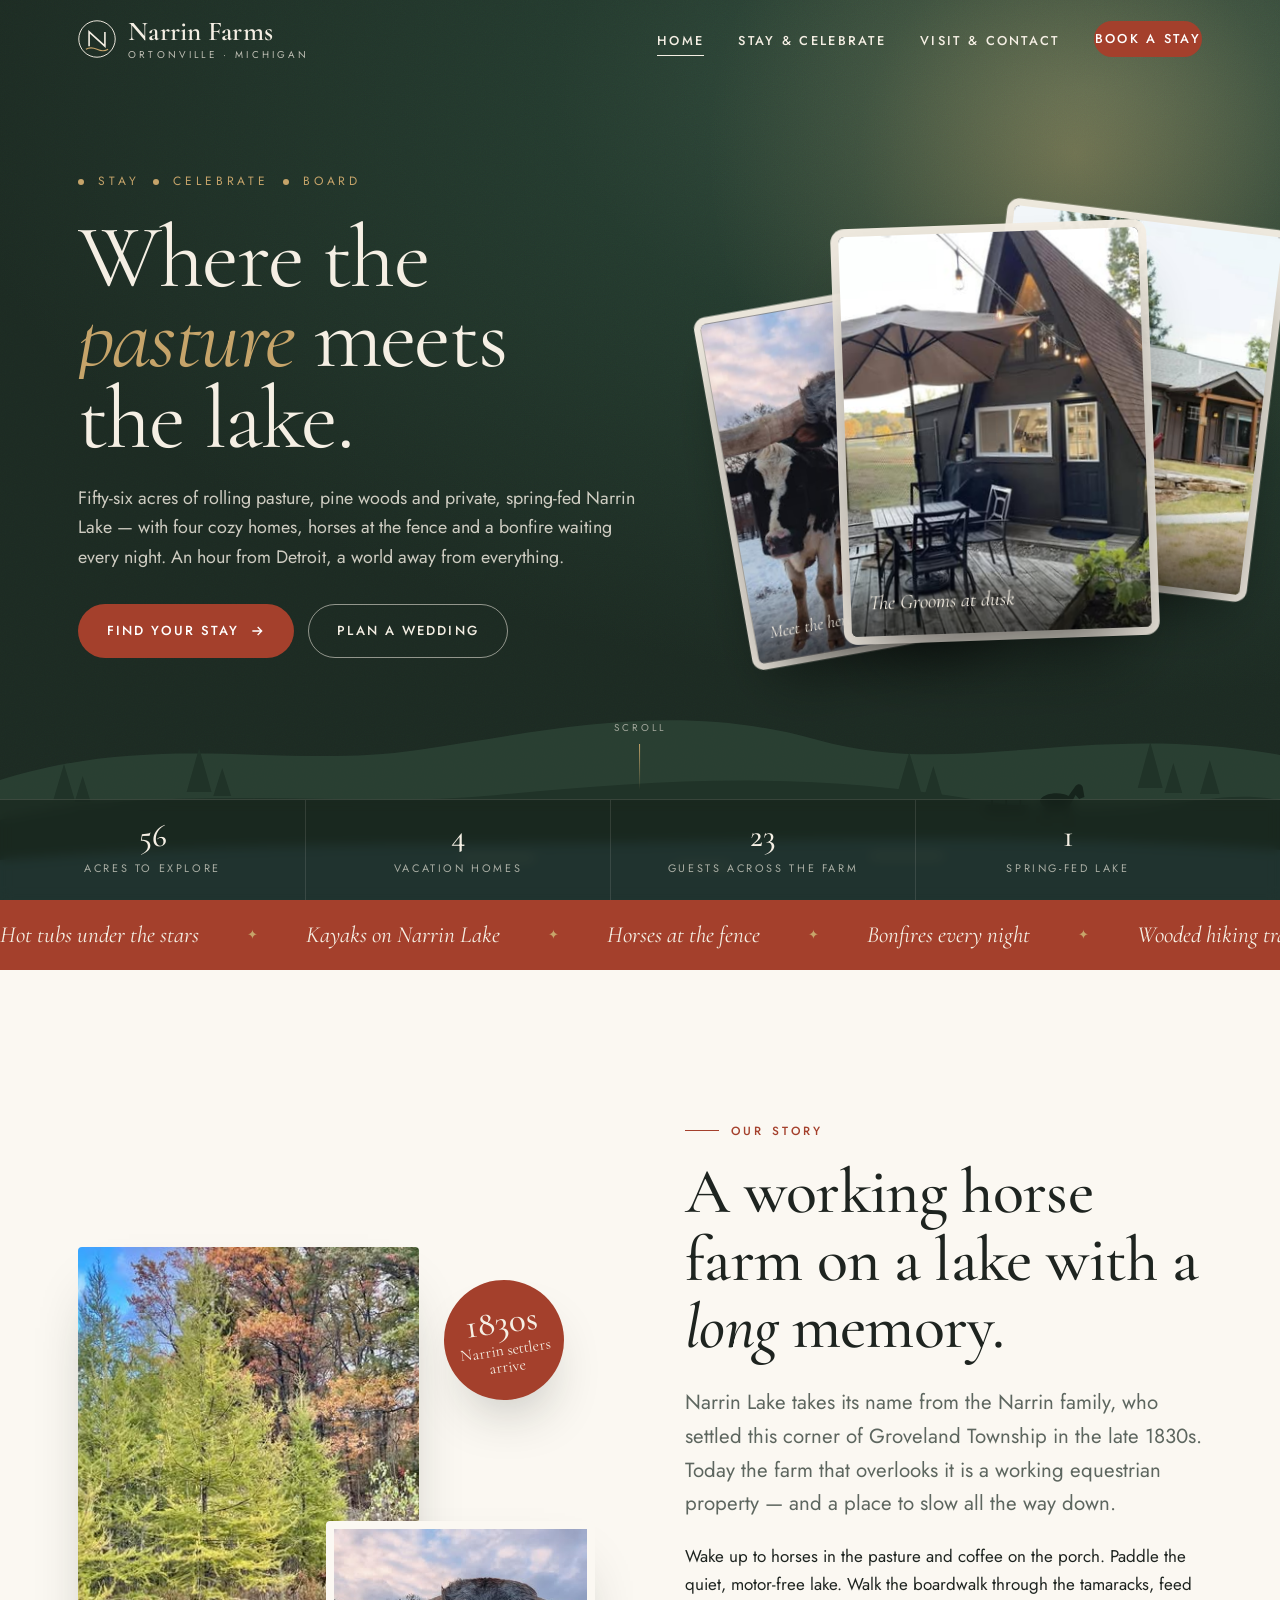
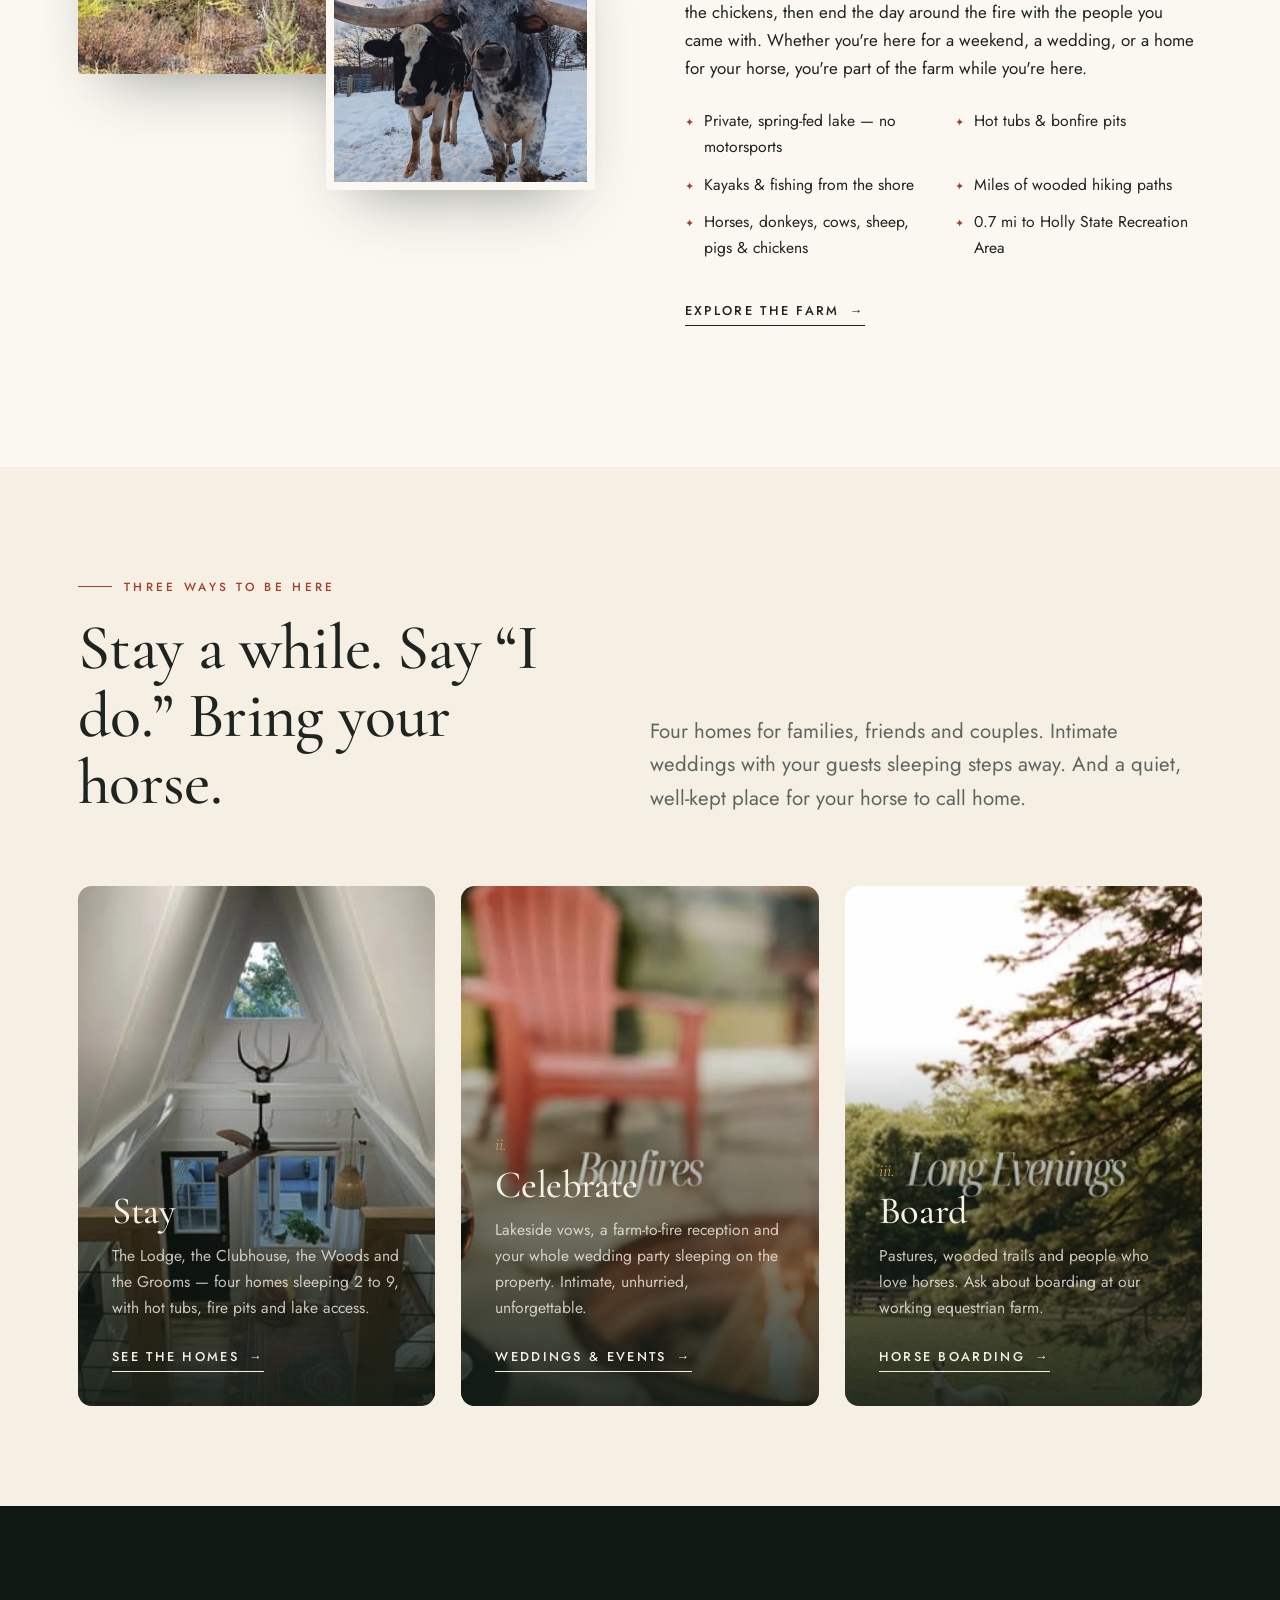
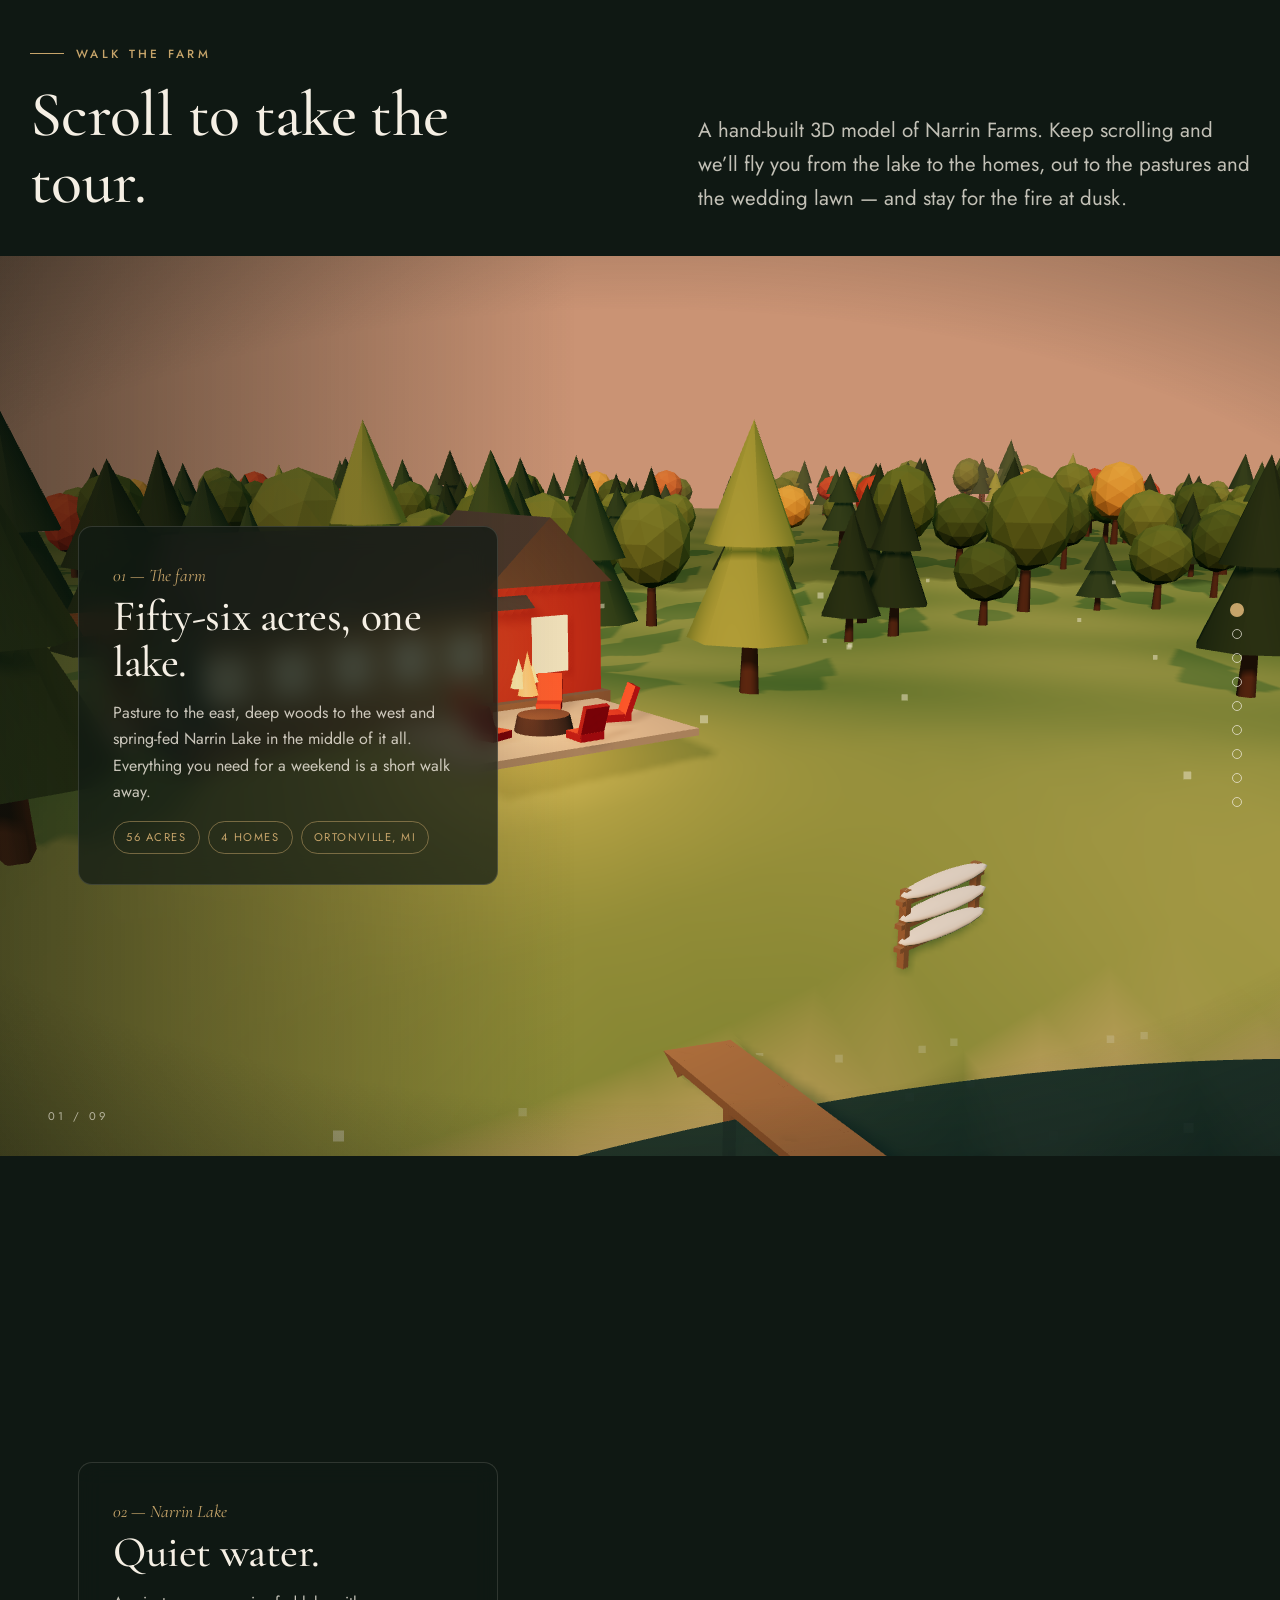
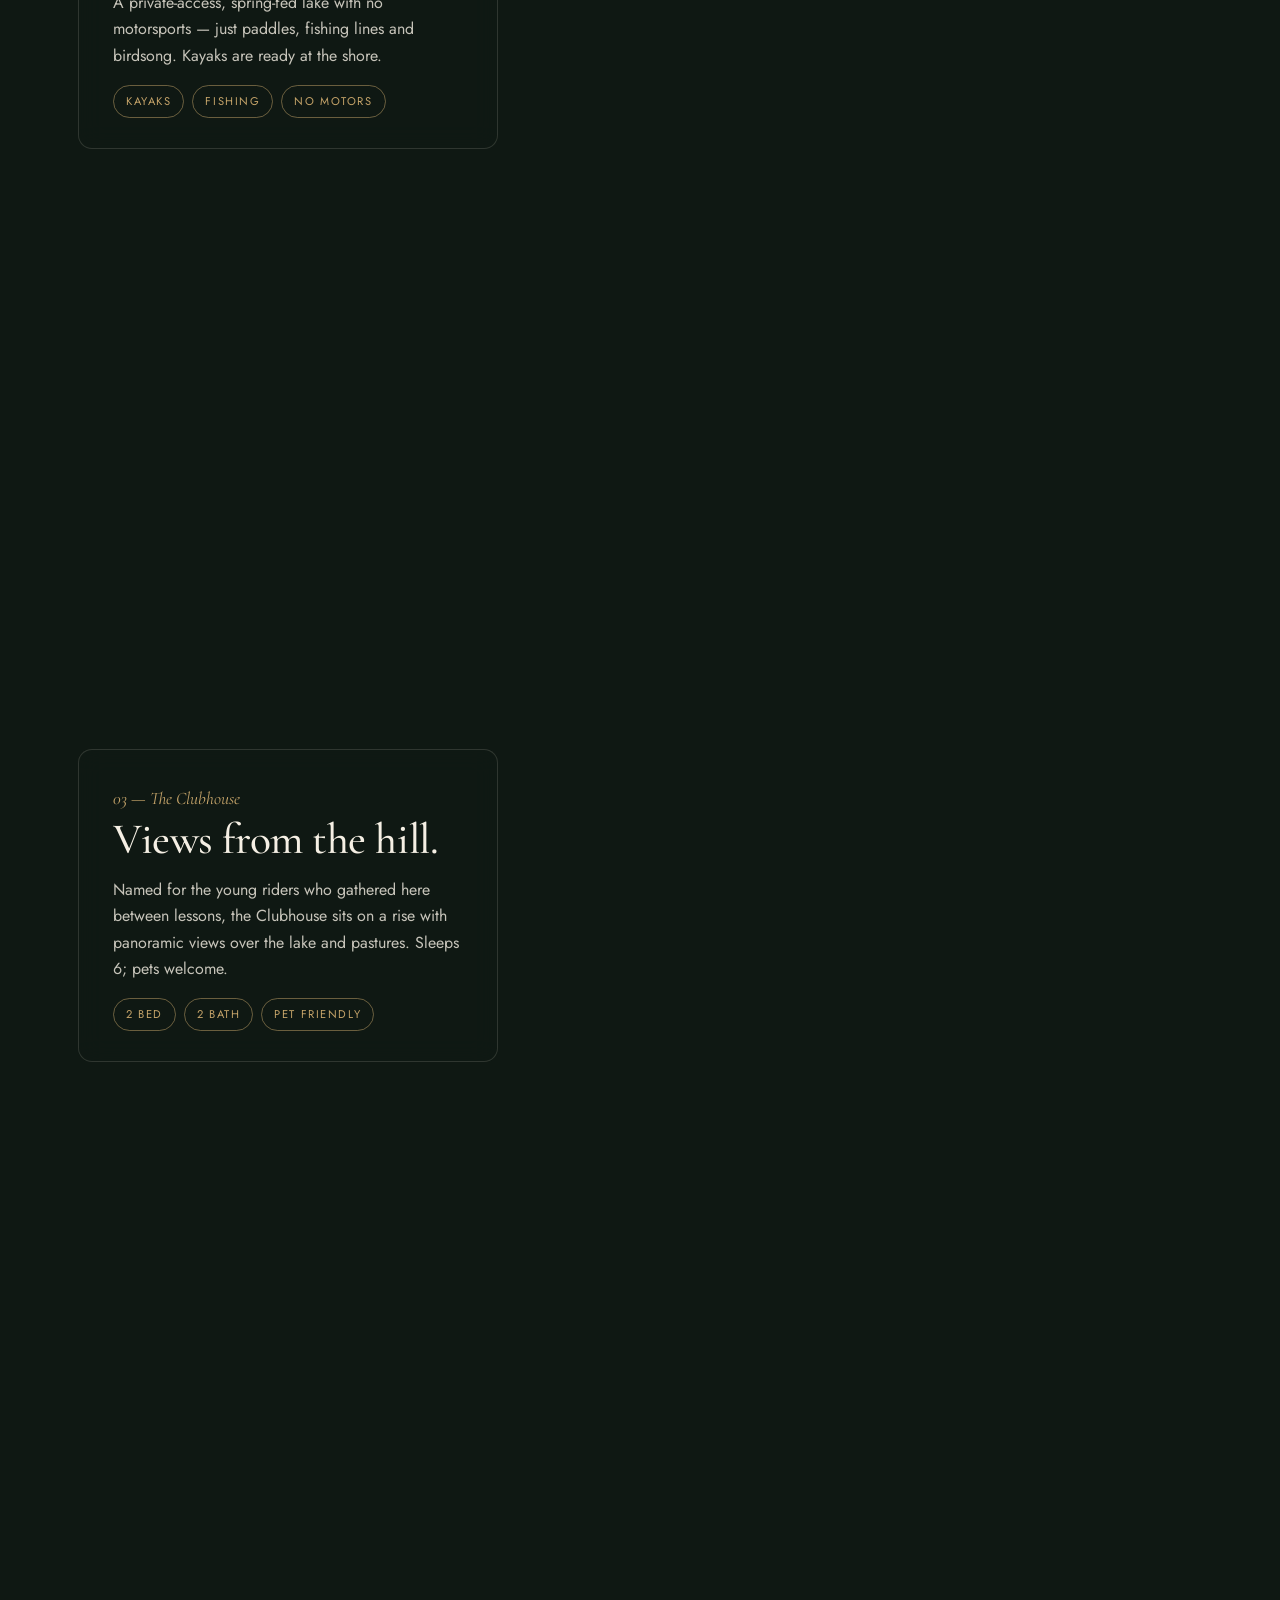
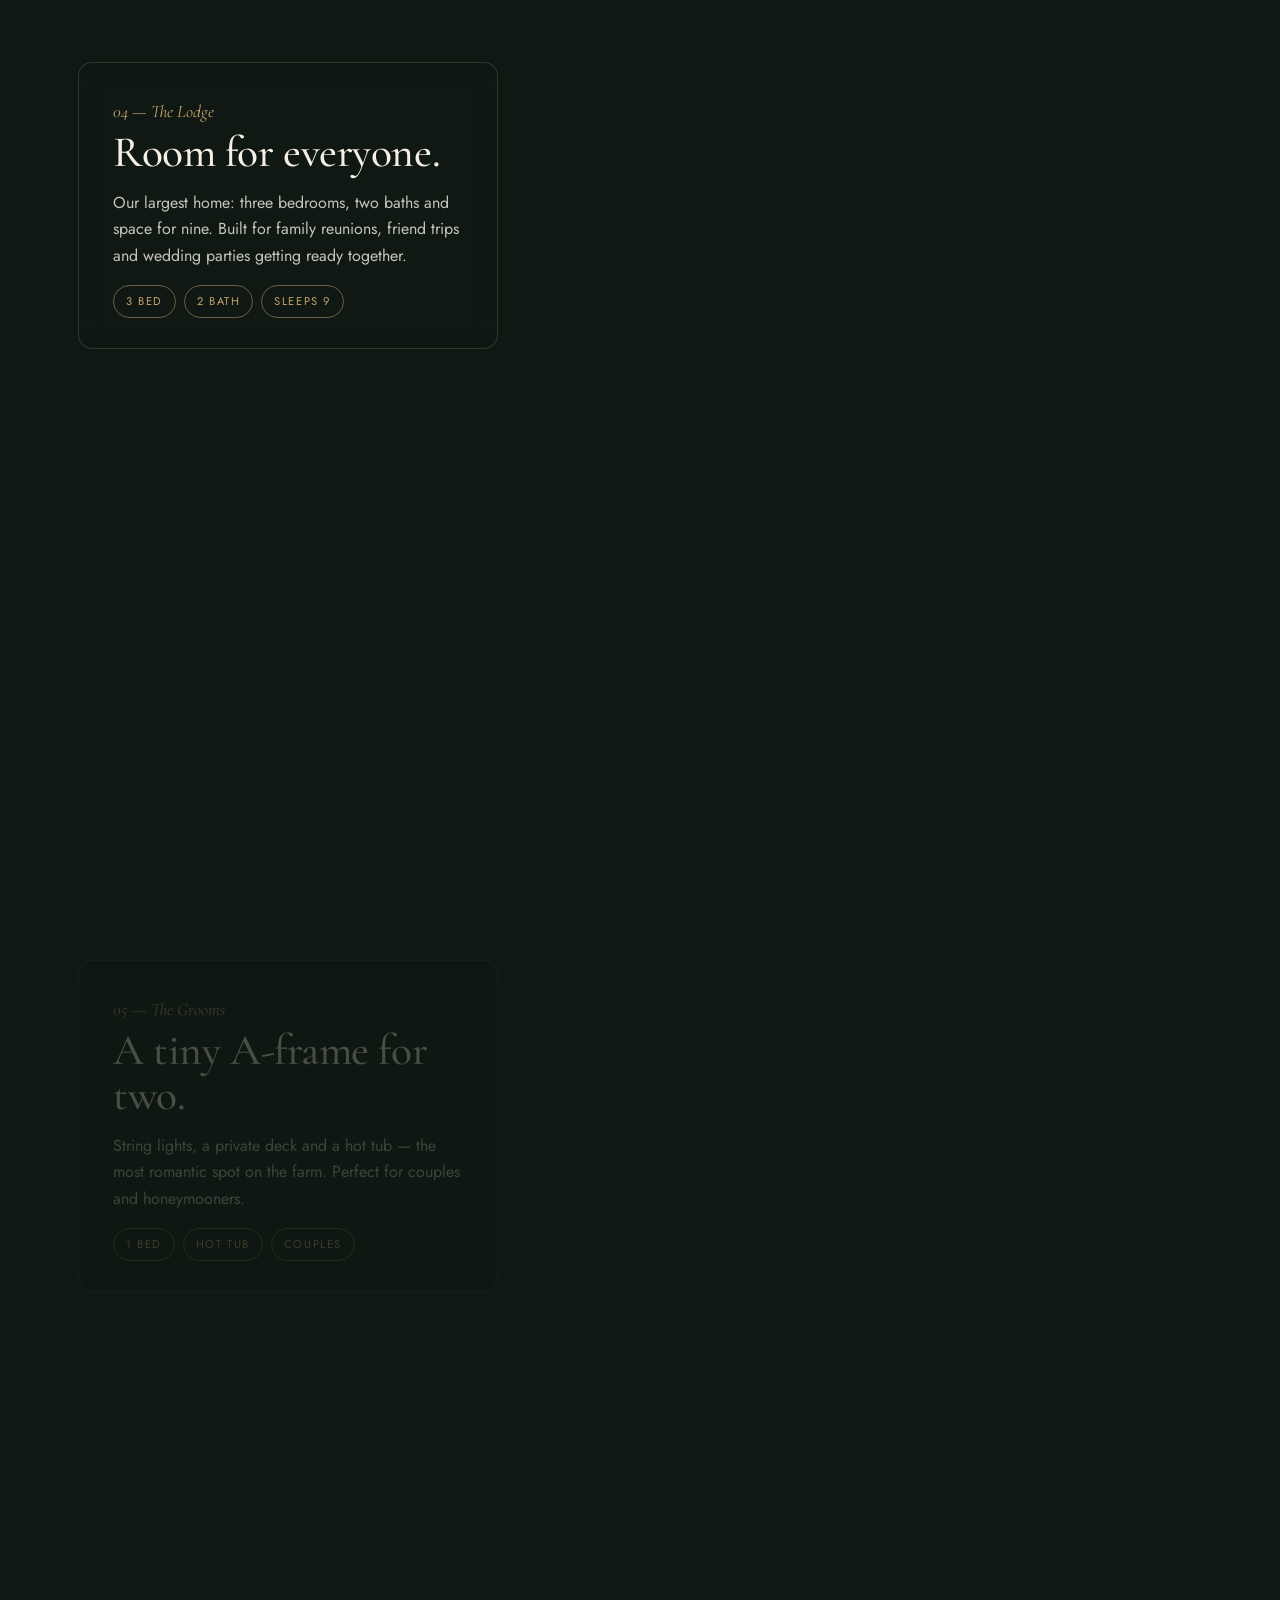
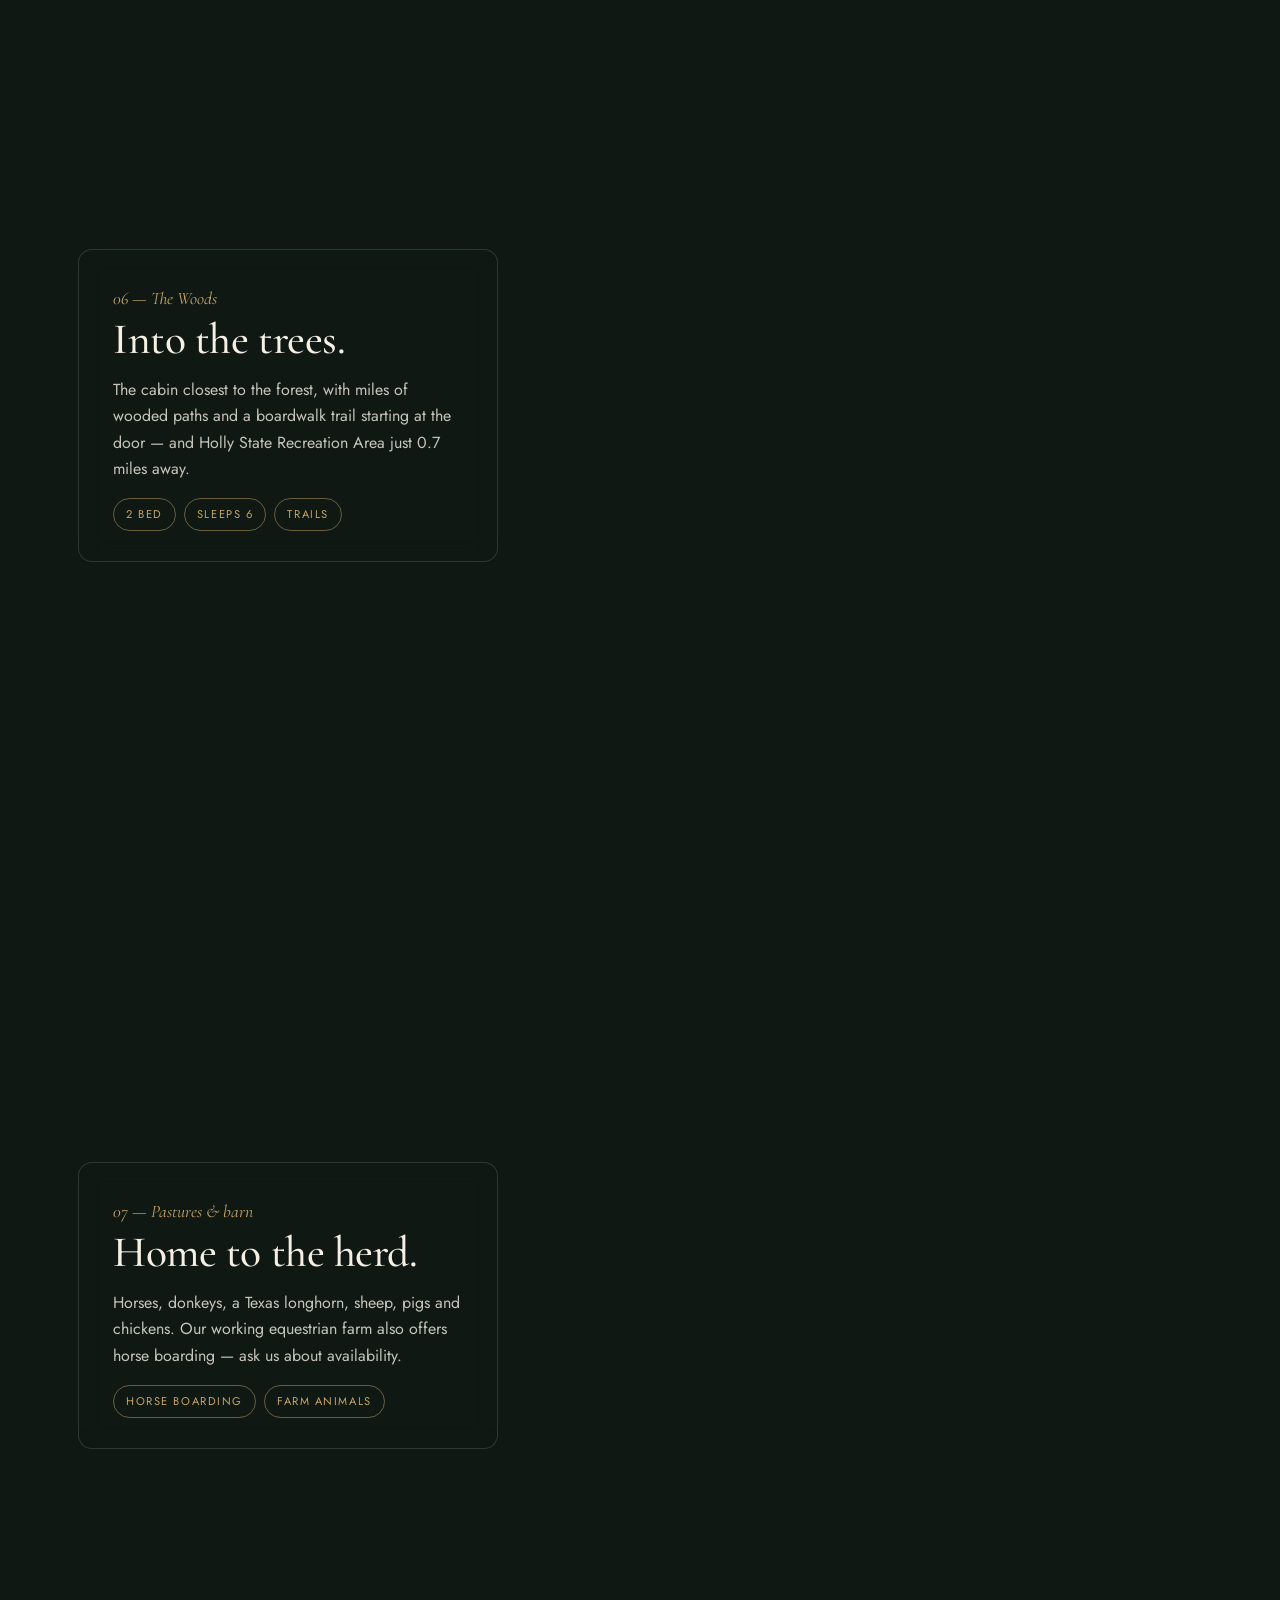
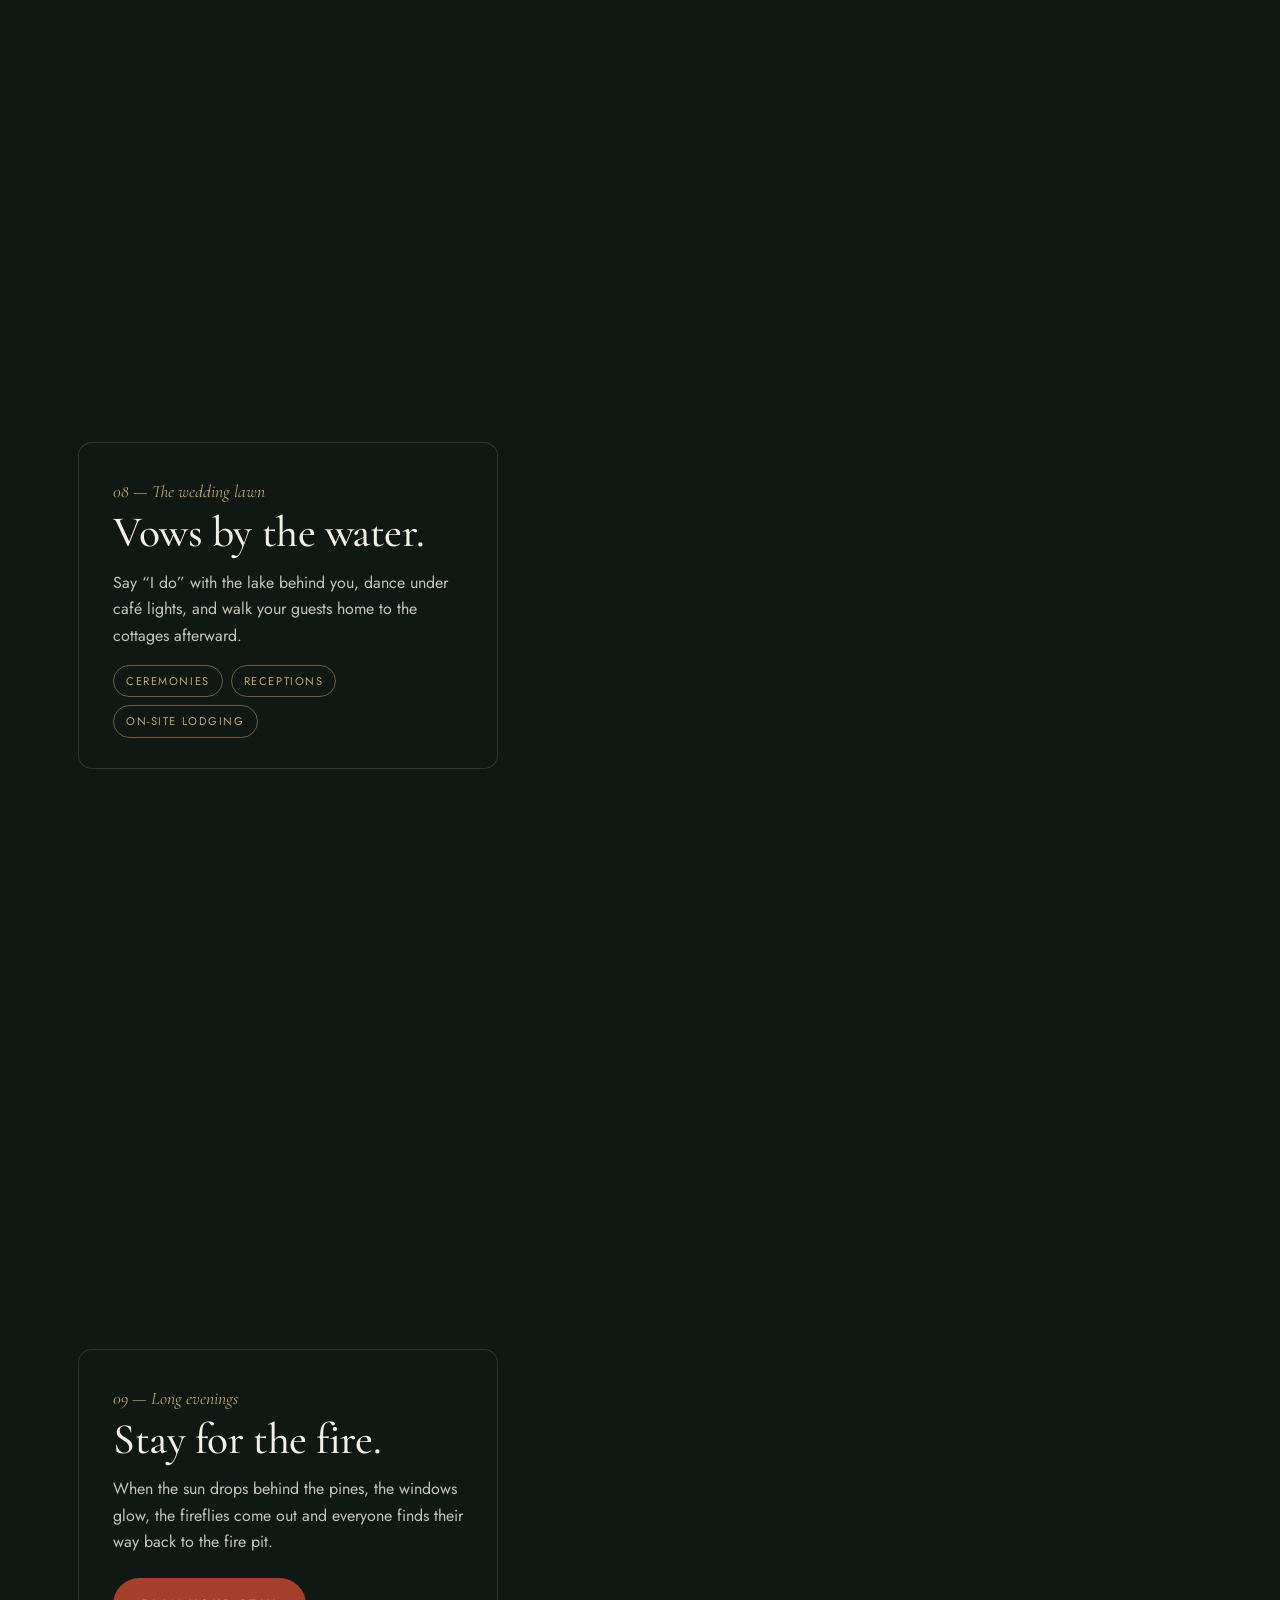
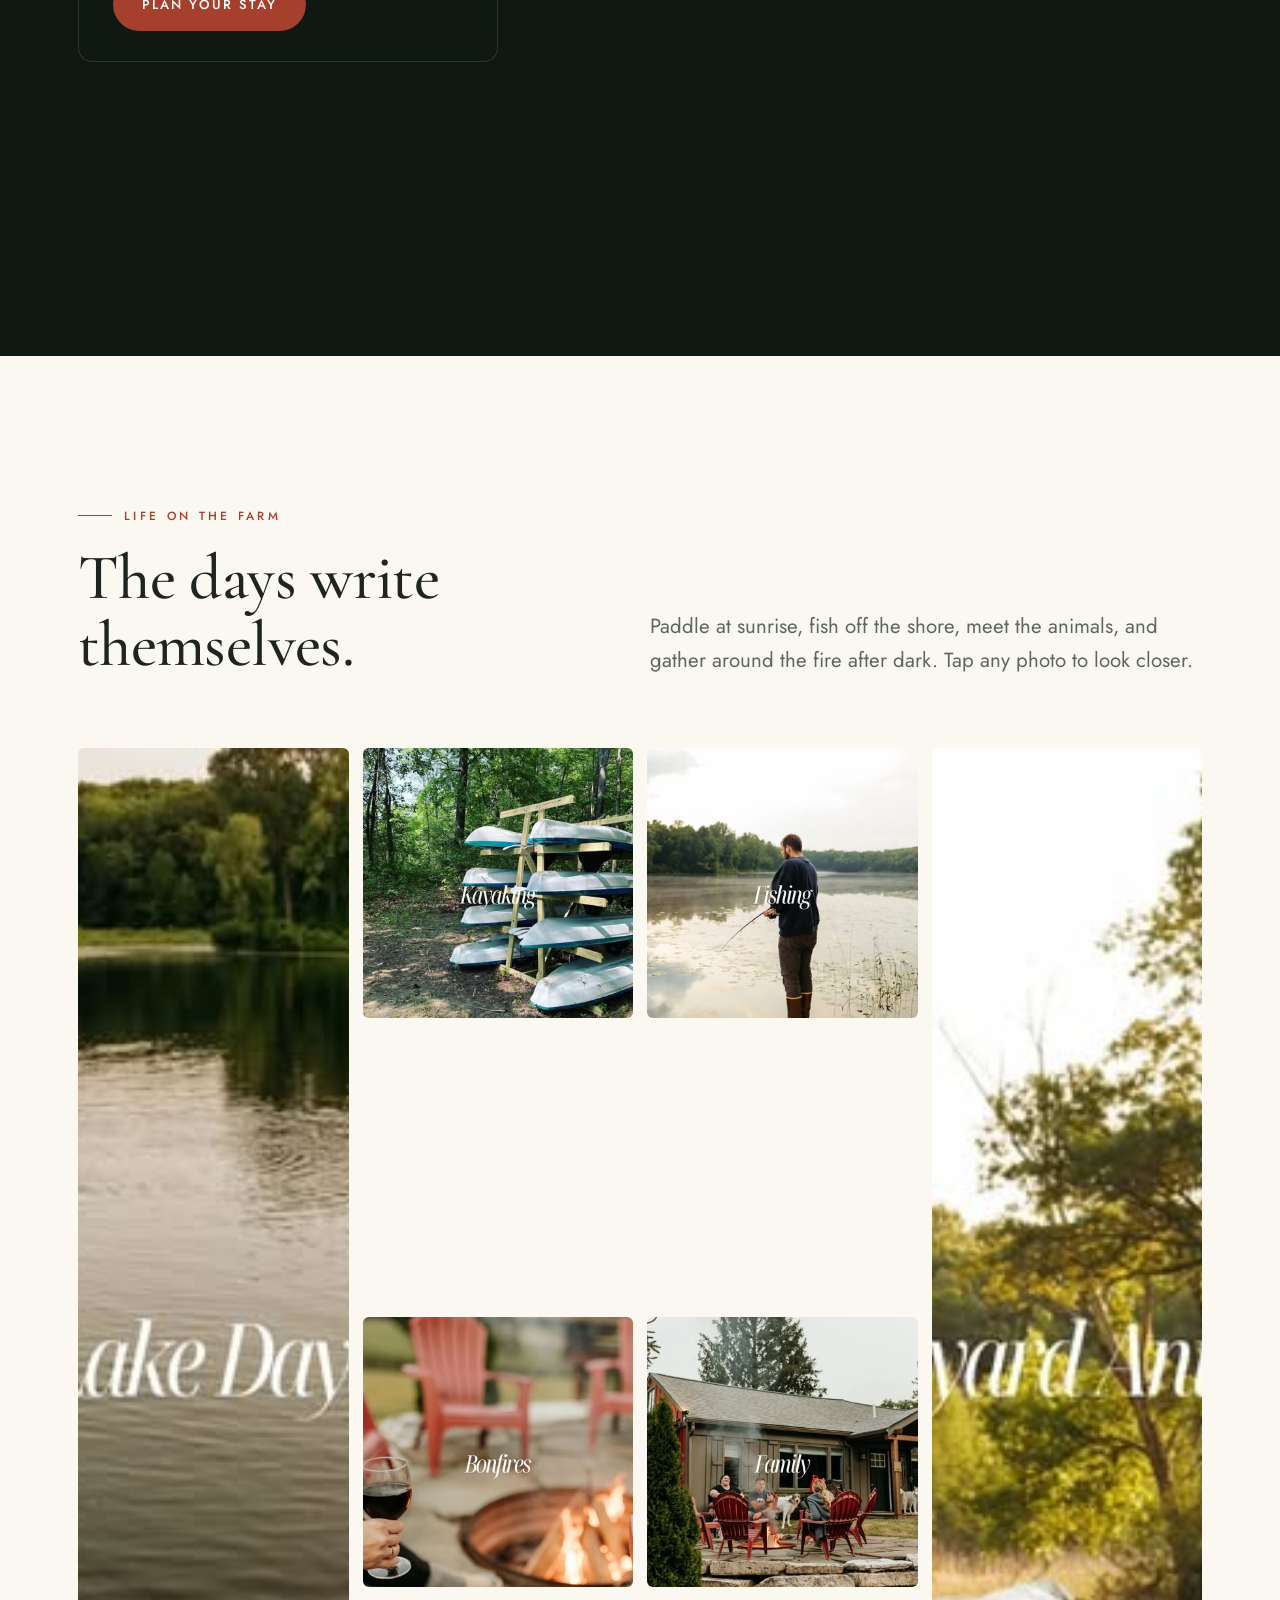
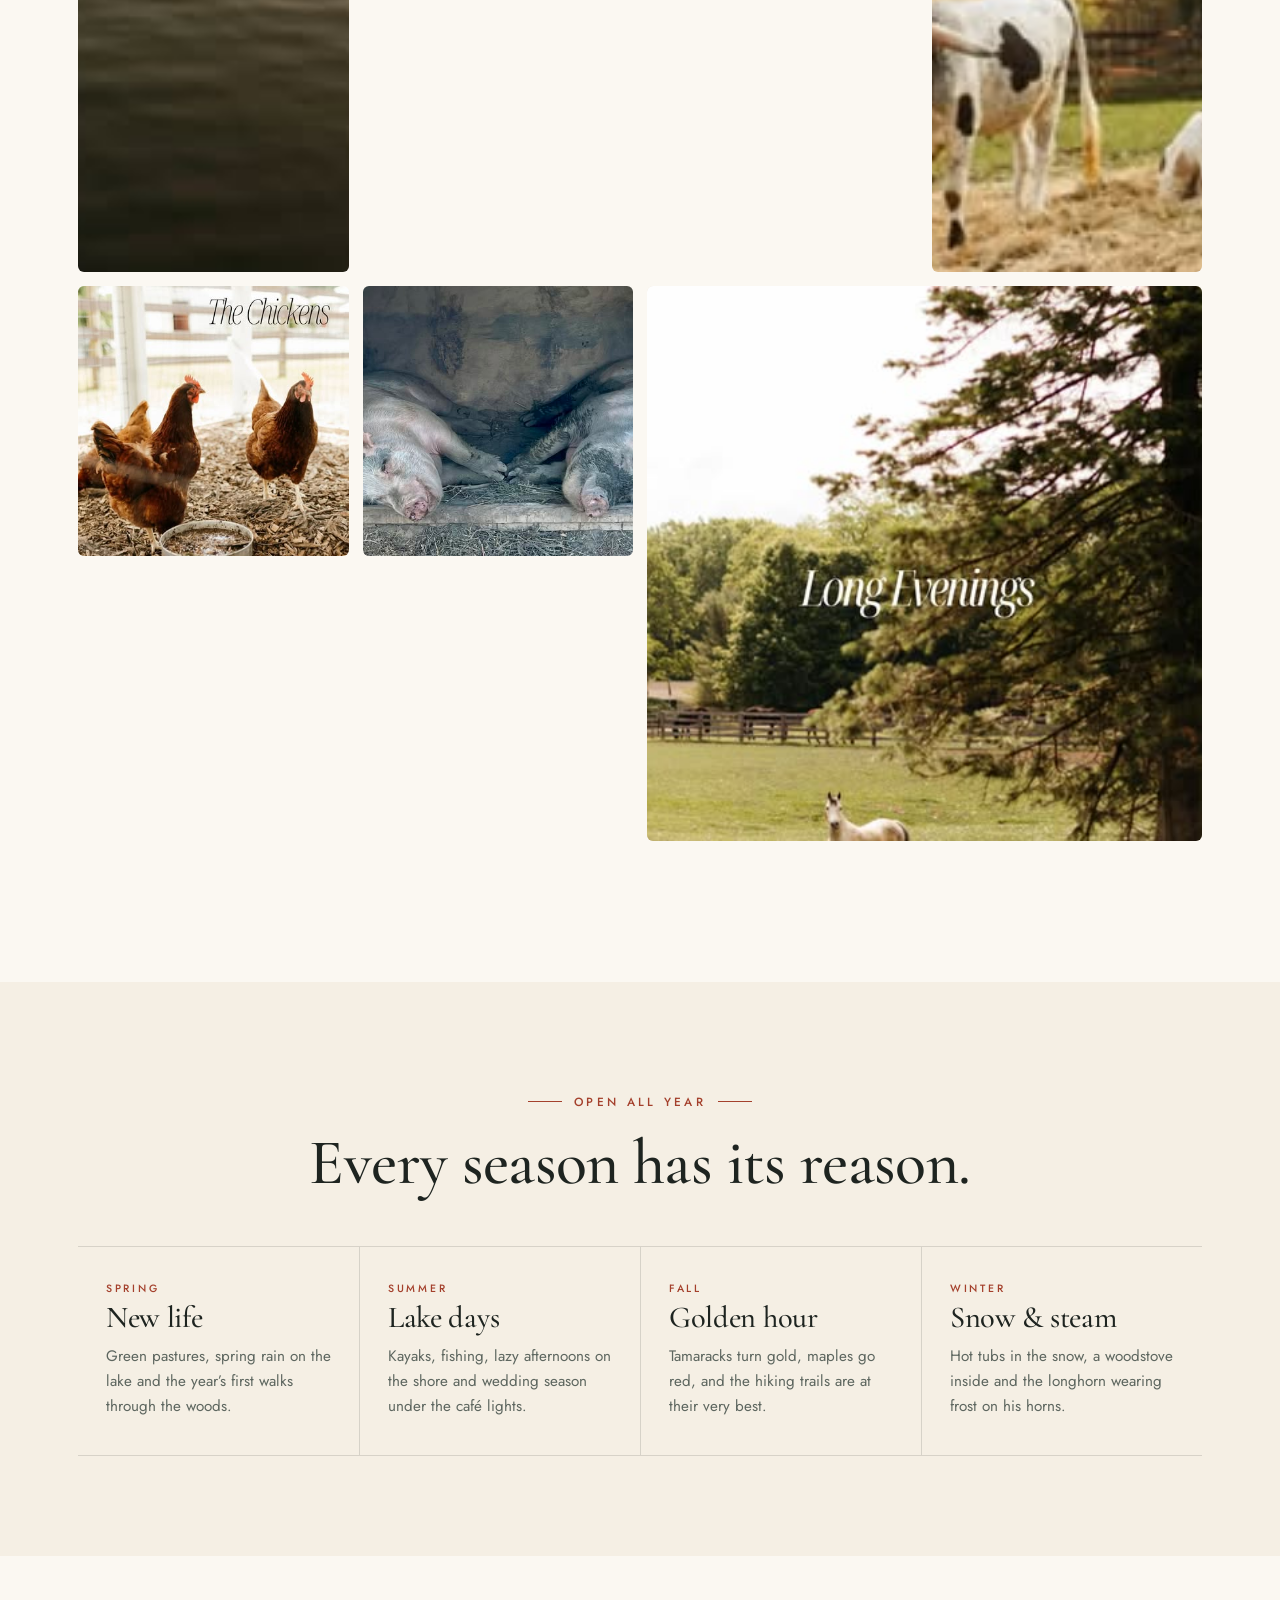
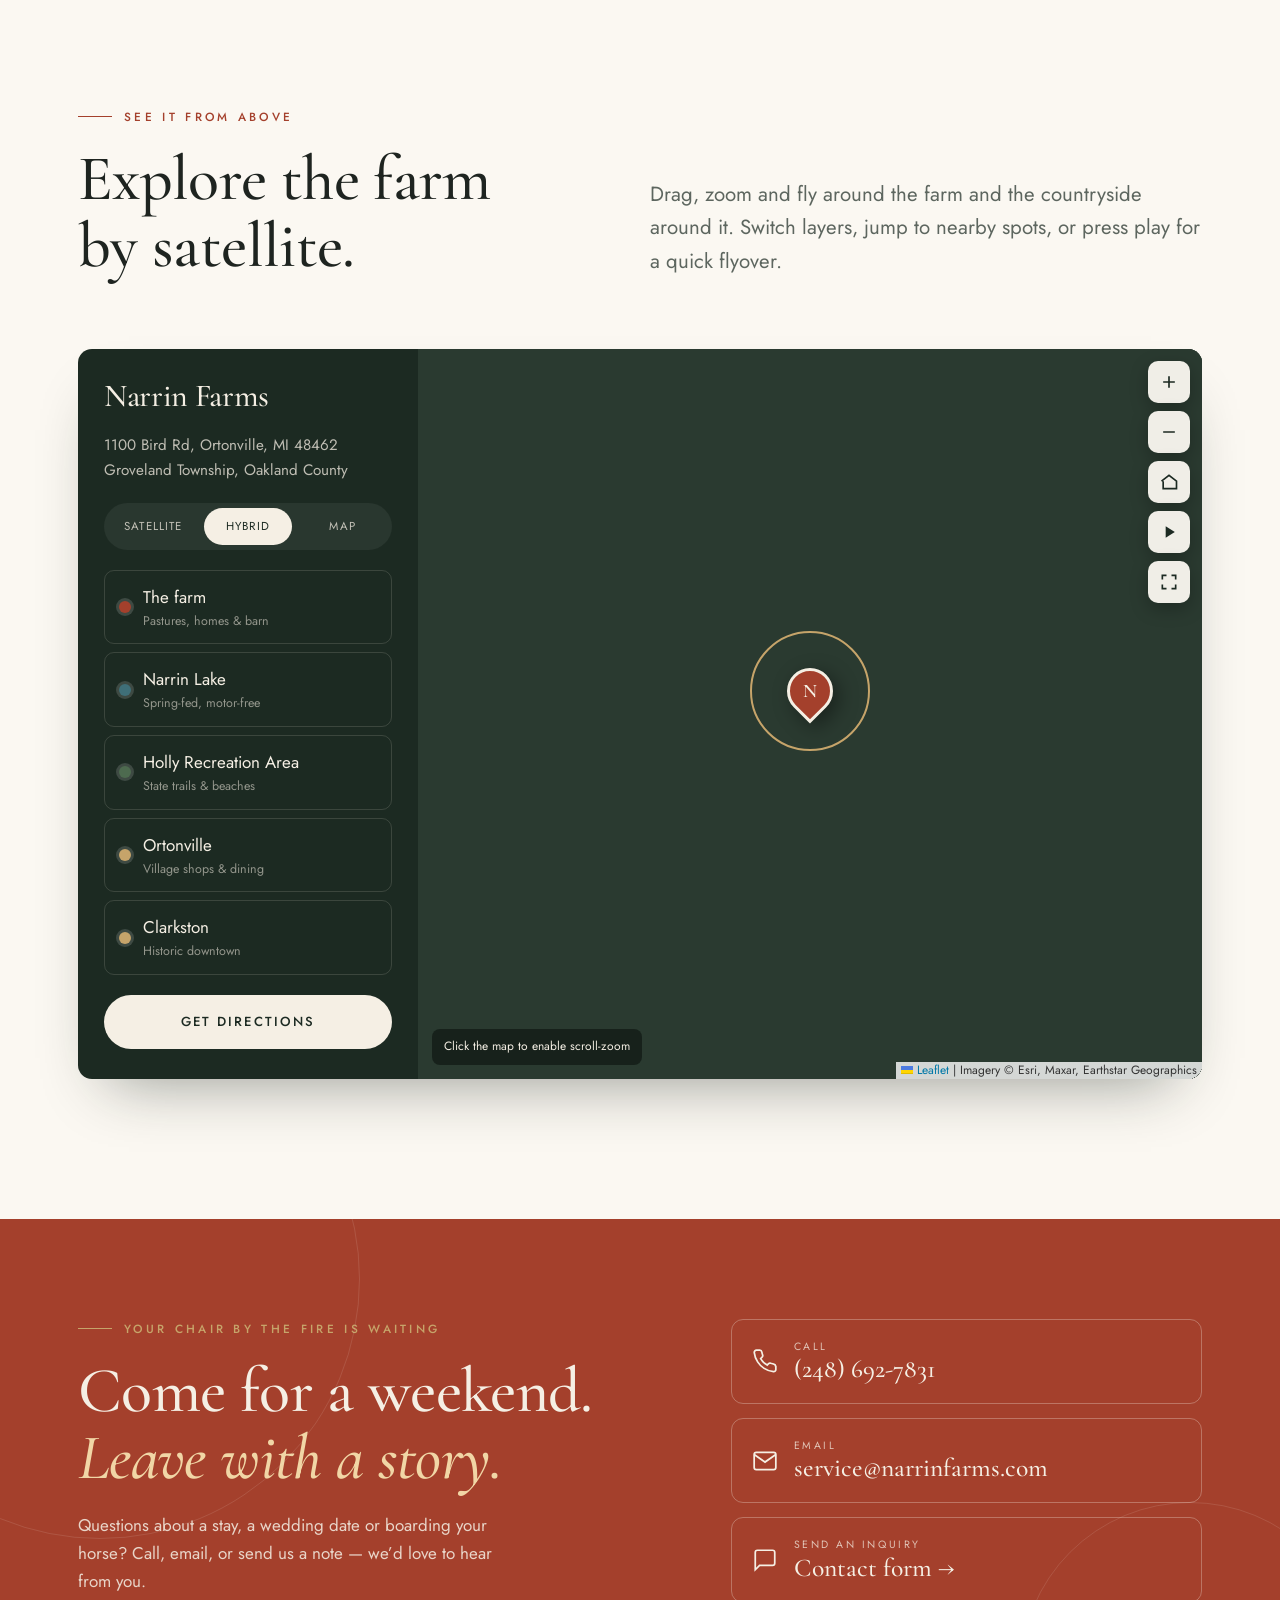
==== index.html @ b81886c8 "Add Narrin Farms three-page website (work in progress) Home, Stay & Celebrate, and Visit & Contact p" ====
<!doctype html>
<html lang="en">
<head>
  <meta charset="utf-8">
  <meta name="viewport" content="width=device-width, initial-scale=1">
  <title>Narrin Farms | Lake Cabins, Weddings &amp; Horse Boarding in Ortonville, Michigan</title>
  <meta name="description" content="Narrin Farms is a 56-acre working horse farm on private, spring-fed Narrin Lake in Ortonville, Michigan — four vacation homes with hot tubs, kayaks and bonfires, intimate lakeside weddings, and horse boarding.">
  <meta property="og:title" content="Narrin Farms — Ortonville, Michigan">
  <meta property="og:description" content="Four vacation homes, intimate weddings and horse boarding on 56 acres overlooking Narrin Lake.">
  <meta property="og:image" content="assets/img/grooms-aframe.jpg">
  <meta name="theme-color" content="#1c2a22">
  <link rel="icon" href="data:image/svg+xml,%3Csvg xmlns='http://www.w3.org/2000/svg' viewBox='0 0 64 64'%3E%3Ccircle cx='32' cy='32' r='32' fill='%231c2a22'/%3E%3Ctext x='32' y='44' font-size='34' text-anchor='middle' fill='%23c6a46a' font-family='Georgia'%3EN%3C/text%3E%3C/svg%3E">
  <link rel="preconnect" href="https://fonts.googleapis.com">
  <link rel="preconnect" href="https://fonts.gstatic.com" crossorigin>
  <link href="https://fonts.googleapis.com/css2?family=Cormorant+Garamond:ital,wght@0,400;0,500;0,600;1,400;1,500&family=Jost:wght@300;400;500&display=swap" rel="stylesheet">
  <link rel="stylesheet" href="assets/vendor/leaflet/leaflet.css">
  <link rel="stylesheet" href="assets/css/style.css">
  <script type="application/ld+json">
  {
    "@context": "https://schema.org",
    "@type": "LodgingBusiness",
    "name": "Narrin Farms",
    "description": "Vacation rental homes, intimate weddings and horse boarding on a 56-acre farm overlooking Narrin Lake.",
    "telephone": "+1-248-692-7831",
    "email": "service@narrinfarms.com",
    "url": "https://www.narrinfarms.com/",
    "address": { "@type": "PostalAddress", "streetAddress": "1100 Bird Rd", "addressLocality": "Ortonville", "addressRegion": "MI", "postalCode": "48462", "addressCountry": "US" },
    "geo": { "@type": "GeoCoordinates", "latitude": 42.8301, "longitude": -83.4729 },
    "sameAs": ["https://www.facebook.com/NarrinFarms/"],
    "amenityFeature": ["Hot tubs", "Private spring-fed lake", "Kayaks", "Bonfire pits", "Wooded hiking trails", "Horses and farm animals"]
  }
  </script>
</head>
<body>
<a class="skip" href="#main">Skip to content</a>

<header class="site-header over-hero">
  <div class="wrap nav">
    <a class="brand" href="index.html" aria-label="Narrin Farms home">
      <svg viewBox="0 0 48 48" aria-hidden="true"><circle cx="24" cy="24" r="23" fill="none" stroke="currentColor" stroke-width="1.2"/><path d="M14 33V15l20 18V15" fill="none" stroke="currentColor" stroke-width="2"/><path d="M10 37c4-2.5 8.5-2.5 14 0s10 2.5 14 0" fill="none" stroke="#c6a46a" stroke-width="1.4"/></svg>
      <span class="brand-text"><span class="brand-name">Narrin Farms</span><span class="brand-sub">Ortonville · Michigan</span></span>
    </a>
    <button class="menu-btn" aria-label="Open menu" aria-expanded="false" aria-controls="nav-links"><span></span><span></span><span></span></button>
    <ul class="nav-links" id="nav-links">
      <li><a href="index.html" aria-current="page">Home</a></li>
      <li><a href="stay.html">Stay &amp; Celebrate</a></li>
      <li><a href="contact.html">Visit &amp; Contact</a></li>
      <li><a class="btn nav-cta" href="contact.html?type=stay">Book a stay</a></li>
    </ul>
  </div>
</header>

<main id="main">

  <!-- ================= HERO ================= -->
  <section class="hero on-dark" aria-label="Welcome">
    <div class="hero-sun" aria-hidden="true"></div>
    <div class="wrap hero-inner">
      <div class="hero-copy">
        <div class="hero-kicker fade"><i></i> Stay <i></i> Celebrate <i></i> Board</div>
        <h1>
          <span class="line"><span>Where the</span></span>
          <span class="line"><span><em>pasture</em> meets</span></span>
          <span class="line"><span>the lake.</span></span>
        </h1>
        <p class="fade d2">Fifty-six acres of rolling pasture, pine woods and private, spring-fed Narrin Lake — with four cozy homes, horses at the fence and a bonfire waiting every night. An hour from Detroit, a world away from everything.</p>
        <div class="hero-actions fade d3">
          <a class="btn" href="stay.html#homes">Find your stay
            <svg viewBox="0 0 24 24" fill="none" stroke="currentColor" stroke-width="2"><path d="M5 12h14M13 6l6 6-6 6"/></svg></a>
          <a class="btn ghost" href="stay.html#weddings">Plan a wedding</a>
        </div>
      </div>

      <div class="hero-stack" aria-hidden="true">
        <figure class="hero-card" data-pos="0"><img src="assets/img/grooms-aframe.jpg" alt=""><figcaption>The Grooms at dusk</figcaption></figure>
        <figure class="hero-card" data-pos="1"><img src="assets/img/clubhouse.jpg" alt="" style="object-position: 80% 50%"><figcaption>The Clubhouse</figcaption></figure>
        <figure class="hero-card" data-pos="2"><img src="assets/img/longhorn-snow.jpg" alt="" style="object-position: 70% 50%"><figcaption>Meet the herd</figcaption></figure>
        <figure class="hero-card" data-pos="3"><img src="assets/img/boardwalk-trail.jpg" alt=""><figcaption>The boardwalk trail</figcaption></figure>
      </div>
    </div>

    <!-- layered landscape: hills, tree line and lake -->
    <div class="hero-land" aria-hidden="true">
      <svg viewBox="0 0 1440 240" preserveAspectRatio="none">
        <path class="l1" d="M0 120 C 180 70 320 110 470 90 S 760 40 920 80 S 1220 60 1440 95 L1440 240 L0 240Z" fill="#2c4235" opacity=".9"/>
        <g fill="#203328">
          <path d="M0 160 C 200 120 380 150 560 135 S 900 110 1100 140 S 1340 125 1440 140 L1440 240 L0 240Z"/>
          <path d="M60 140 l12 -36 l12 36Z M84 142 l9 -26 l9 26Z M210 132 l14 -44 l14 44Z M240 136 l10 -28 l10 28Z M1010 132 l13 -40 l13 40Z M1040 136 l10 -30 l10 30Z M1280 128 l14 -46 l14 46Z M1310 133 l10 -30 l10 30Z M1350 134 l11 -34 l11 34Z"/>
        </g>
        <path d="M0 200 C 260 180 520 186 760 182 S 1200 176 1440 190 L1440 240 L0 240Z" fill="#3c626a" opacity=".55"/>
        <g stroke="#e8c68a" stroke-width="1.4" stroke-linecap="round" opacity=".55">
          <line class="shimmer" x1="520" y1="198" x2="600" y2="198"/>
          <line class="shimmer" x1="760" y1="206" x2="820" y2="206"/>
          <line class="shimmer" x1="980" y1="196" x2="1060" y2="196"/>
        </g>
        <!-- a horse grazing by the fence -->
        <g transform="translate(1110 146)" fill="#16241c">
          <path d="M0 0 h46 v4 h-46z M6 -6 v14 M22 -6 v14 M38 -6 v14" stroke="#16241c" stroke-width="2"/>
          <path d="M60 -6 c6 -8 24 -8 32 -4 l8 -10 c3 -3 7 -2 8 1 l2 10 l-6 2 l-4 -4 l-6 10 v18 h-3 v-14 h-22 v14 h-3 v-16 c-4 -1 -6 -4 -6 -7z"/>
        </g>
      </svg>
    </div>

    <a class="scroll-cue" href="#story">Scroll<i></i></a>

    <div class="hero-facts">
      <ul class="wrap">
        <li><strong>56</strong><span>Acres to explore</span></li>
        <li><strong>4</strong><span>Vacation homes</span></li>
        <li><strong>23</strong><span>Guests across the farm</span></li>
        <li><strong>1</strong><span>Spring-fed lake</span></li>
      </ul>
    </div>
  </section>

  <div class="marquee" aria-hidden="true">
    <div class="marquee-track">
      <span>Hot tubs under the stars</span><span>Kayaks on Narrin Lake</span><span>Horses at the fence</span><span>Bonfires every night</span><span>Wooded hiking trails</span><span>Intimate lakeside weddings</span><span>Horse boarding</span>
      <span>Hot tubs under the stars</span><span>Kayaks on Narrin Lake</span><span>Horses at the fence</span><span>Bonfires every night</span><span>Wooded hiking trails</span><span>Intimate lakeside weddings</span><span>Horse boarding</span>
    </div>
  </div>

  <!-- ================= STORY ================= -->
  <section class="section" id="story">
    <div class="wrap story">
      <div class="story-photos reveal">
        <figure class="p1"><img src="assets/img/tamaracks.jpg" alt="Golden tamarack trees and autumn maples on the farm" loading="lazy"></figure>
        <figure class="p2"><img src="assets/img/longhorn-snow.jpg" alt="A Texas longhorn and a Holstein cow standing in the snow at Narrin Farms" loading="lazy"></figure>
        <div class="stamp"><div><b>1830s</b>Narrin settlers arrive</div></div>
      </div>
      <div class="reveal d1">
        <span class="eyebrow">Our story</span>
        <h2>A working horse farm on a lake with a <em>long</em> memory.</h2>
        <p class="lede">Narrin Lake takes its name from the Narrin family, who settled this corner of Groveland Township in the late 1830s. Today the farm that overlooks it is a working equestrian property — and a place to slow all the way down.</p>
        <p>Wake up to horses in the pasture and coffee on the porch. Paddle the quiet, motor-free lake. Walk the boardwalk through the tamaracks, feed the chickens, then end the day around the fire with the people you came with. Whether you're here for a weekend, a wedding, or a home for your horse, you're part of the farm while you're here.</p>
        <ul class="checks">
          <li>Private, spring-fed lake — no motorsports</li>
          <li>Hot tubs &amp; bonfire pits</li>
          <li>Kayaks &amp; fishing from the shore</li>
          <li>Miles of wooded hiking paths</li>
          <li>Horses, donkeys, cows, sheep, pigs &amp; chickens</li>
          <li>0.7 mi to Holly State Recreation Area</li>
        </ul>
        <a class="link-arrow" href="stay.html">Explore the farm <span>→</span></a>
      </div>
    </div>
  </section>

  <!-- ================= THREE WAYS ================= -->
  <section class="section cream tight">
    <div class="wrap">
      <div class="section-head">
        <div class="reveal">
          <span class="eyebrow">Three ways to be here</span>
          <h2>Stay a while. Say “I do.” Bring your horse.</h2>
        </div>
        <p class="lede reveal d1">Four homes for families, friends and couples. Intimate weddings with your guests sleeping steps away. And a quiet, well-kept place for your horse to call home.</p>
      </div>
      <div class="pillars">
        <a class="pillar reveal" href="stay.html#homes">
          <img src="assets/img/grooms-interior.jpg" alt="Bright A-frame interior with antlers, a ceiling fan and a leather sofa" loading="lazy">
          <div class="pillar-body">
            <span class="pillar-num">i.</span>
            <h3>Stay</h3>
            <p>The Lodge, the Clubhouse, the Woods and the Grooms — four homes sleeping 2 to 9, with hot tubs, fire pits and lake access.</p>
            <span class="link-arrow">See the homes <span>→</span></span>
          </div>
        </a>
        <a class="pillar reveal d1" href="stay.html#weddings">
          <img src="assets/img/bonfires.jpg" alt="A glass of red wine beside a crackling fire pit with red Adirondack chairs" loading="lazy" style="object-position: 50% 70%">
          <div class="pillar-body">
            <span class="pillar-num">ii.</span>
            <h3>Celebrate</h3>
            <p>Lakeside vows, a farm-to-fire reception and your whole wedding party sleeping on the property. Intimate, unhurried, unforgettable.</p>
            <span class="link-arrow">Weddings &amp; events <span>→</span></span>
          </div>
        </a>
        <a class="pillar reveal d2" href="stay.html#boarding">
          <img src="assets/img/long-evenings.jpg" alt="A white horse grazing in a green pasture beneath tall pines" loading="lazy">
          <div class="pillar-body">
            <span class="pillar-num">iii.</span>
            <h3>Board</h3>
            <p>Pastures, wooded trails and people who love horses. Ask about boarding at our working equestrian farm.</p>
            <span class="link-arrow">Horse boarding <span>→</span></span>
          </div>
        </a>
      </div>
    </div>
  </section>

  <!-- ================= 3D TOUR ================= -->
  <section class="tour on-dark" id="tour" aria-label="Interactive 3D tour of the farm">
    <div class="wrap tour-intro">
      <div class="section-head" style="margin-bottom:0">
        <div class="reveal">
          <span class="eyebrow">Walk the farm</span>
          <h2>Scroll to take the tour.</h2>
        </div>
        <p class="lede reveal d1">A hand-built 3D model of Narrin Farms. Keep scrolling and we’ll fly you from the lake to the homes, out to the pastures and the wedding lawn — and stay for the fire at dusk.</p>
      </div>
    </div>

    <div class="tour-stage" style="height: 900vh">
      <div class="tour-sticky">
        <canvas class="tour-canvas" aria-hidden="true"></canvas>
        <div class="tour-fallback" style="background-image:url('assets/img/lake-days.jpg')"></div>
        <div class="tour-vignette"></div>
        <div class="tour-pin" aria-hidden="true"></div>
        <nav class="tour-hud" aria-label="Tour chapters"></nav>
        <div class="tour-label">01 / 09</div>
        <div class="tour-progress"></div>
      </div>
      <div class="tour-steps">
        <div class="tour-step"><div class="tour-card"><span class="num">01 — The farm</span><h3>Fifty-six acres, one lake.</h3><p>Pasture to the east, deep woods to the west and spring-fed Narrin Lake in the middle of it all. Everything you need for a weekend is a short walk away.</p><div class="tags"><span>56 acres</span><span>4 homes</span><span>Ortonville, MI</span></div></div></div>
        <div class="tour-step"><div class="tour-card"><span class="num">02 — Narrin Lake</span><h3>Quiet water.</h3><p>A private-access, spring-fed lake with no motorsports — just paddles, fishing lines and birdsong. Kayaks are ready at the shore.</p><div class="tags"><span>Kayaks</span><span>Fishing</span><span>No motors</span></div></div></div>
        <div class="tour-step"><div class="tour-card"><span class="num">03 — The Clubhouse</span><h3>Views from the hill.</h3><p>Named for the young riders who gathered here between lessons, the Clubhouse sits on a rise with panoramic views over the lake and pastures. Sleeps 6; pets welcome.</p><div class="tags"><span>2 bed</span><span>2 bath</span><span>Pet friendly</span></div></div></div>
        <div class="tour-step"><div class="tour-card"><span class="num">04 — The Lodge</span><h3>Room for everyone.</h3><p>Our largest home: three bedrooms, two baths and space for nine. Built for family reunions, friend trips and wedding parties getting ready together.</p><div class="tags"><span>3 bed</span><span>2 bath</span><span>Sleeps 9</span></div></div></div>
        <div class="tour-step"><div class="tour-card"><span class="num">05 — The Grooms</span><h3>A tiny A-frame for two.</h3><p>String lights, a private deck and a hot tub — the most romantic spot on the farm. Perfect for couples and honeymooners.</p><div class="tags"><span>1 bed</span><span>Hot tub</span><span>Couples</span></div></div></div>
        <div class="tour-step"><div class="tour-card"><span class="num">06 — The Woods</span><h3>Into the trees.</h3><p>The cabin closest to the forest, with miles of wooded paths and a boardwalk trail starting at the door — and Holly State Recreation Area just 0.7 miles away.</p><div class="tags"><span>2 bed</span><span>Sleeps 6</span><span>Trails</span></div></div></div>
        <div class="tour-step"><div class="tour-card"><span class="num">07 — Pastures &amp; barn</span><h3>Home to the herd.</h3><p>Horses, donkeys, a Texas longhorn, sheep, pigs and chickens. Our working equestrian farm also offers horse boarding — ask us about availability.</p><div class="tags"><span>Horse boarding</span><span>Farm animals</span></div></div></div>
        <div class="tour-step"><div class="tour-card"><span class="num">08 — The wedding lawn</span><h3>Vows by the water.</h3><p>Say “I do” with the lake behind you, dance under café lights, and walk your guests home to the cottages afterward.</p><div class="tags"><span>Ceremonies</span><span>Receptions</span><span>On-site lodging</span></div></div></div>
        <div class="tour-step"><div class="tour-card"><span class="num">09 — Long evenings</span><h3>Stay for the fire.</h3><p>When the sun drops behind the pines, the windows glow, the fireflies come out and everyone finds their way back to the fire pit.</p><a class="btn" href="contact.html?type=stay" style="margin-top:6px">Plan your stay</a></div></div>
      </div>
    </div>
  </section>

  <!-- ================= GALLERY ================= -->
  <section class="section">
    <div class="wrap">
      <div class="section-head">
        <div class="reveal">
          <span class="eyebrow">Life on the farm</span>
          <h2>The days write themselves.</h2>
        </div>
        <p class="lede reveal d1">Paddle at sunrise, fish off the shore, meet the animals, and gather around the fire after dark. Tap any photo to look closer.</p>
      </div>
      <div class="gallery">
        <figure class="tall reveal"><button data-lightbox aria-label="View photo: Lake Days"><img src="assets/img/lake-days.jpg" alt="Two kayakers paddling on Narrin Lake — Lake Days" loading="lazy"></button></figure>
        <figure class="reveal d1"><button data-lightbox aria-label="View photo: Kayaking"><img src="assets/img/kayaking.jpg" alt="Kayaks stacked on a wooden rack in the woods — Kayaking" loading="lazy"></button></figure>
        <figure class="reveal d2"><button data-lightbox aria-label="View photo: Fishing"><img src="assets/img/fishing.jpg" alt="A man fishing from the misty lake shore — Fishing" loading="lazy"></button></figure>
        <figure class="tall reveal d3"><button data-lightbox aria-label="View photo: Barnyard Animals"><img src="assets/img/barnyard.jpg" alt="Longhorn, Holstein and sheep in the barnyard — Barnyard Animals" loading="lazy"></button></figure>
        <figure class="reveal"><button data-lightbox aria-label="View photo: Bonfires"><img src="assets/img/bonfires.jpg" alt="Wine by the fire pit — Bonfires" loading="lazy"></button></figure>
        <figure class="reveal d1"><button data-lightbox aria-label="View photo: Family"><img src="assets/img/family.jpg" alt="A family and their dogs around the Clubhouse fire pit — Family" loading="lazy"></button></figure>
        <figure class="reveal"><button data-lightbox aria-label="View photo: The Chickens"><img src="assets/img/chickens.jpg" alt="Red hens in the chicken run — The Chickens" loading="lazy"></button></figure>
        <figure class="reveal d1"><button data-lightbox aria-label="View photo: pigs napping"><img src="assets/img/pigs.jpg" alt="Two pigs napping in the shade of the barn" loading="lazy"></button></figure>
        <figure class="wide reveal d2"><button data-lightbox aria-label="View photo: Long Evenings"><img src="assets/img/long-evenings.jpg" alt="A white horse in the pasture under the pines — Long Evenings" loading="lazy" style="object-position: 50% 62%"></button></figure>
      </div>
    </div>
  </section>

  <!-- ================= SEASONS ================= -->
  <section class="section tight cream">
    <div class="wrap">
      <div class="center reveal" style="margin-bottom:50px">
        <span class="eyebrow">Open all year</span>
        <h2>Every season has its reason.</h2>
      </div>
      <div class="seasons reveal d1">
        <div class="season"><h4><small>Spring</small>New life</h4><p>Green pastures, spring rain on the lake and the year’s first walks through the woods.</p></div>
        <div class="season"><h4><small>Summer</small>Lake days</h4><p>Kayaks, fishing, lazy afternoons on the shore and wedding season under the café lights.</p></div>
        <div class="season"><h4><small>Fall</small>Golden hour</h4><p>Tamaracks turn gold, maples go red, and the hiking trails are at their very best.</p></div>
        <div class="season"><h4><small>Winter</small>Snow &amp; steam</h4><p>Hot tubs in the snow, a woodstove inside and the longhorn wearing frost on his horns.</p></div>
      </div>
    </div>
  </section>

  <!-- ================= MAP ================= -->
  <section class="section" id="map">
    <div class="wrap">
      <div class="section-head">
        <div class="reveal">
          <span class="eyebrow">See it from above</span>
          <h2>Explore the farm by satellite.</h2>
        </div>
        <p class="lede reveal d1">Drag, zoom and fly around the farm and the countryside around it. Switch layers, jump to nearby spots, or press play for a quick flyover.</p>
      </div>

      <div class="map-shell reveal" data-farm-map>
        <aside class="map-panel">
          <h3>Narrin Farms</h3>
          <p>1100 Bird Rd, Ortonville, MI 48462<br>Groveland Township, Oakland County</p>
          <div class="map-layers" role="group" aria-label="Map style">
            <button type="button" data-layer="satellite" aria-pressed="false">Satellite</button>
            <button type="button" data-layer="hybrid" class="active" aria-pressed="true">Hybrid</button>
            <button type="button" data-layer="map" aria-pressed="false">Map</button>
          </div>
          <ul class="map-places">
            <li><button type="button" data-place="farm"><span class="dot" style="background:#a4402c"></span><span>The farm<small>Pastures, homes &amp; barn</small></span></button></li>
            <li><button type="button" data-place="lake"><span class="dot" style="background:#3f6f78"></span><span>Narrin Lake<small>Spring-fed, motor-free</small></span></button></li>
            <li><button type="button" data-place="holly"><span class="dot" style="background:#4d6a4f"></span><span>Holly Recreation Area<small>State trails &amp; beaches</small></span></button></li>
            <li><button type="button" data-place="ortonville"><span class="dot" style="background:#c6a46a"></span><span>Ortonville<small>Village shops &amp; dining</small></span></button></li>
            <li><button type="button" data-place="clarkston"><span class="dot" style="background:#c6a46a"></span><span>Clarkston<small>Historic downtown</small></span></button></li>
          </ul>
          <a class="btn cream" href="https://www.google.com/maps/dir/?api=1&amp;destination=1100+Bird+Rd%2C+Ortonville%2C+MI+48462" target="_blank" rel="noopener">Get directions</a>
        </aside>
        <div class="map-canvas">
          <div class="map-tools">
            <button type="button" data-map-tool="in" aria-label="Zoom in"><svg viewBox="0 0 24 24" fill="none" stroke="currentColor" stroke-width="2"><path d="M12 5v14M5 12h14"/></svg></button>
            <button type="button" data-map-tool="out" aria-label="Zoom out"><svg viewBox="0 0 24 24" fill="none" stroke="currentColor" stroke-width="2"><path d="M5 12h14"/></svg></button>
            <button type="button" data-map-tool="home" aria-label="Back to the farm"><svg viewBox="0 0 24 24" fill="none" stroke="currentColor" stroke-width="2"><path d="M3 11l9-7 9 7v9H5v-9"/></svg></button>
            <button type="button" data-map-tool="tour" aria-label="Play flyover"><svg viewBox="0 0 24 24" fill="currentColor"><path d="M8 5v14l11-7z"/></svg></button>
            <button type="button" data-map-tool="full" aria-label="Full screen"><svg viewBox="0 0 24 24" fill="none" stroke="currentColor" stroke-width="2"><path d="M4 9V4h5M20 9V4h-5M4 15v5h5M20 15v5h-5"/></svg></button>
          </div>
          <div class="map-hint">Click the map to enable scroll-zoom</div>
        </div>
      </div>
    </div>
  </section>

  <!-- ================= CTA ================= -->
  <section class="cta-band">
    <span class="ring" style="width:520px;height:520px;left:-160px;top:-200px"></span>
    <span class="ring" style="width:340px;height:340px;right:-80px;bottom:-140px"></span>
    <div class="wrap">
      <div class="reveal">
        <span class="eyebrow light">Your chair by the fire is waiting</span>
        <h2>Come for a weekend. <em>Leave with a story.</em></h2>
        <p style="opacity:.85;max-width:44ch;margin-top:20px">Questions about a stay, a wedding date or boarding your horse? Call, email, or send us a note — we’d love to hear from you.</p>
      </div>
      <div class="cta-contact reveal d1">
        <a href="tel:+12486927831"><svg viewBox="0 0 24 24" fill="none" stroke="currentColor" stroke-width="1.6"><path d="M22 16.9v3a2 2 0 0 1-2.2 2 19.8 19.8 0 0 1-8.6-3.1 19.5 19.5 0 0 1-6-6A19.8 19.8 0 0 1 2.1 4.2 2 2 0 0 1 4.1 2h3a2 2 0 0 1 2 1.7c.1.9.4 1.8.7 2.7a2 2 0 0 1-.5 2.1L8 9.8a16 16 0 0 0 6 6l1.3-1.3a2 2 0 0 1 2.1-.4c.9.3 1.8.6 2.7.7a2 2 0 0 1 1.7 2z"/></svg><span><small>Call</small><strong>(248) 692-7831</strong></span></a>
        <a href="mailto:service@narrinfarms.com"><svg viewBox="0 0 24 24" fill="none" stroke="currentColor" stroke-width="1.6"><rect x="2" y="4" width="20" height="16" rx="2"/><path d="m22 6-10 7L2 6"/></svg><span><small>Email</small><strong>service@narrinfarms.com</strong></span></a>
        <a href="contact.html"><svg viewBox="0 0 24 24" fill="none" stroke="currentColor" stroke-width="1.6"><path d="M21 15a2 2 0 0 1-2 2H7l-4 4V5a2 2 0 0 1 2-2h14a2 2 0 0 1 2 2z"/></svg><span><small>Send an inquiry</small><strong>Contact form →</strong></span></a>
      </div>
    </div>
  </section>
</main>

<footer class="site-footer">
  <div class="wrap">
    <div class="footer-grid">
      <div>
        <a class="brand" href="index.html">
          <svg viewBox="0 0 48 48" aria-hidden="true"><circle cx="24" cy="24" r="23" fill="none" stroke="currentColor" stroke-width="1.2"/><path d="M14 33V15l20 18V15" fill="none" stroke="currentColor" stroke-width="2"/><path d="M10 37c4-2.5 8.5-2.5 14 0s10 2.5 14 0" fill="none" stroke="#c6a46a" stroke-width="1.4"/></svg>
          <span class="brand-text"><span class="brand-name">Narrin Farms</span><span class="brand-sub">Ortonville · Michigan</span></span>
        </a>
        <p>Vacation rentals, weddings and horse boarding on 56 acres overlooking Narrin Lake.</p>
        <div class="socials">
          <a href="https://www.facebook.com/NarrinFarms/" target="_blank" rel="noopener" aria-label="Narrin Farms on Facebook"><svg viewBox="0 0 24 24" fill="currentColor"><path d="M14 8V6.5c0-.8.2-1.3 1.4-1.3H17V2.2C16.6 2.1 15.6 2 14.5 2 12.1 2 10.5 3.4 10.5 6.1V8H8v3.2h2.5V22H14V11.2h2.7L17 8z"/></svg></a>
          <a href="mailto:service@narrinfarms.com" aria-label="Email Narrin Farms"><svg viewBox="0 0 24 24" fill="none" stroke="currentColor" stroke-width="1.8"><rect x="2" y="4" width="20" height="16" rx="2"/><path d="m22 6-10 7L2 6"/></svg></a>
          <a href="tel:+12486927831" aria-label="Call Narrin Farms"><svg viewBox="0 0 24 24" fill="none" stroke="currentColor" stroke-width="1.8"><path d="M22 16.9v3a2 2 0 0 1-2.2 2 19.8 19.8 0 0 1-8.6-3.1 19.5 19.5 0 0 1-6-6A19.8 19.8 0 0 1 2.1 4.2 2 2 0 0 1 4.1 2h3a2 2 0 0 1 2 1.7c.1.9.4 1.8.7 2.7a2 2 0 0 1-.5 2.1L8 9.8a16 16 0 0 0 6 6l1.3-1.3a2 2 0 0 1 2.1-.4c.9.3 1.8.6 2.7.7a2 2 0 0 1 1.7 2z"/></svg></a>
        </div>
      </div>
      <div>
        <h5>Explore</h5>
        <ul>
          <li><a href="index.html">Home</a></li>
          <li><a href="index.html#tour">3D farm tour</a></li>
          <li><a href="index.html#map">Satellite map</a></li>
          <li><a href="stay.html">Stay &amp; Celebrate</a></li>
          <li><a href="contact.html">Visit &amp; Contact</a></li>
        </ul>
      </div>
      <div>
        <h5>The farm</h5>
        <ul>
          <li><a href="stay.html#homes">The four homes</a></li>
          <li><a href="stay.html#weddings">Weddings &amp; events</a></li>
          <li><a href="stay.html#boarding">Horse boarding</a></li>
          <li><a href="stay.html#farm">Amenities &amp; animals</a></li>
          <li><a href="contact.html#faq">FAQ</a></li>
        </ul>
      </div>
      <div>
        <h5>Visit</h5>
        <ul>
          <li>1100 Bird Rd<br>Ortonville, MI 48462</li>
          <li><a href="tel:+12486927831">(248) 692-7831</a></li>
          <li><a href="mailto:service@narrinfarms.com">service@narrinfarms.com</a></li>
        </ul>
      </div>
    </div>
    <div class="footer-bottom">
      <span>© <span data-year>2026</span> Narrin Farms · Groveland Township, Oakland County, Michigan</span>
      <span>Stay · Celebrate · Board</span>
    </div>
  </div>
</footer>

<div class="lightbox" role="dialog" aria-modal="true" aria-label="Photo viewer">
  <button class="lb-close" aria-label="Close">×</button>
  <button class="lb-prev" aria-label="Previous photo">‹</button>
  <img src="" alt="">
  <button class="lb-next" aria-label="Next photo">›</button>
</div>

<script src="assets/vendor/three.min.js"></script>
<script src="assets/vendor/leaflet/leaflet.js"></script>
<script src="assets/js/main.js"></script>
<script src="assets/js/map.js"></script>
<script src="assets/js/farm3d.js"></script>
</body>
</html>
---- assets/vendor/leaflet/leaflet.css ----
/* required styles */

.leaflet-pane,
.leaflet-tile,
.leaflet-marker-icon,
.leaflet-marker-shadow,
.leaflet-tile-container,
.leaflet-pane > svg,
.leaflet-pane > canvas,
.leaflet-zoom-box,
.leaflet-image-layer,
.leaflet-layer {
	position: absolute;
	left: 0;
	top: 0;
	}
.leaflet-container {
	overflow: hidden;
	}
.leaflet-tile,
.leaflet-marker-icon,
.leaflet-marker-shadow {
	-webkit-user-select: none;
	   -moz-user-select: none;
	        user-select: none;
	  -webkit-user-drag: none;
	}
/* Prevents IE11 from highlighting tiles in blue */
.leaflet-tile::selection {
	background: transparent;
}
/* Safari renders non-retina tile on retina better with this, but Chrome is worse */
.leaflet-safari .leaflet-tile {
	image-rendering: -webkit-optimize-contrast;
	}
/* hack that prevents hw layers "stretching" when loading new tiles */
.leaflet-safari .leaflet-tile-container {
	width: 1600px;
	height: 1600px;
	-webkit-transform-origin: 0 0;
	}
.leaflet-marker-icon,
.leaflet-marker-shadow {
	display: block;
	}
/* .leaflet-container svg: reset svg max-width decleration shipped in Joomla! (joomla.org) 3.x */
/* .leaflet-container img: map is broken in FF if you have max-width: 100% on tiles */
.leaflet-container .leaflet-overlay-pane svg {
	max-width: none !important;
	max-height: none !important;
	}
.leaflet-container .leaflet-marker-pane img,
.leaflet-container .leaflet-shadow-pane img,
.leaflet-container .leaflet-tile-pane img,
.leaflet-container img.leaflet-image-layer,
.leaflet-container .leaflet-tile {
	max-width: none !important;
	max-height: none !important;
	width: auto;
	padding: 0;
	}

.leaflet-container img.leaflet-tile {
	/* See: https://bugs.chromium.org/p/chromium/issues/detail?id=600120 */
	mix-blend-mode: plus-lighter;
}

.leaflet-container.leaflet-touch-zoom {
	-ms-touch-action: pan-x pan-y;
	touch-action: pan-x pan-y;
	}
.leaflet-container.leaflet-touch-drag {
	-ms-touch-action: pinch-zoom;
	/* Fallback for FF which doesn't support pinch-zoom */
	touch-action: none;
	touch-action: pinch-zoom;
}
.leaflet-container.leaflet-touch-drag.leaflet-touch-zoom {
	-ms-touch-action: none;
	touch-action: none;
}
.leaflet-container {
	-webkit-tap-highlight-color: transparent;
}
.leaflet-container a {
	-webkit-tap-highlight-color: rgba(51, 181, 229, 0.4);
}
.leaflet-tile {
	filter: inherit;
	visibility: hidden;
	}
.leaflet-tile-loaded {
	visibility: inherit;
	}
.leaflet-zoom-box {
	width: 0;
	height: 0;
	-moz-box-sizing: border-box;
	     box-sizing: border-box;
	z-index: 800;
	}
/* workaround for https://bugzilla.mozilla.org/show_bug.cgi?id=888319 */
.leaflet-overlay-pane svg {
	-moz-user-select: none;
	}

.leaflet-pane         { z-index: 400; }

.leaflet-tile-pane    { z-index: 200; }
.leaflet-overlay-pane { z-index: 400; }
.leaflet-shadow-pane  { z-index: 500; }
.leaflet-marker-pane  { z-index: 600; }
.leaflet-tooltip-pane   { z-index: 650; }
.leaflet-popup-pane   { z-index: 700; }

.leaflet-map-pane canvas { z-index: 100; }
.leaflet-map-pane svg    { z-index: 200; }

.leaflet-vml-shape {
	width: 1px;
	height: 1px;
	}
.lvml {
	behavior: url(#default#VML);
	display: inline-block;
	position: absolute;
	}


/* control positioning */

.leaflet-control {
	position: relative;
	z-index: 800;
	pointer-events: visiblePainted; /* IE 9-10 doesn't have auto */
	pointer-events: auto;
	}
.leaflet-top,
.leaflet-bottom {
	position: absolute;
	z-index: 1000;
	pointer-events: none;
	}
.leaflet-top {
	top: 0;
	}
.leaflet-right {
	right: 0;
	}
.leaflet-bottom {
	bottom: 0;
	}
.leaflet-left {
	left: 0;
	}
.leaflet-control {
	float: left;
	clear: both;
	}
.leaflet-right .leaflet-control {
	float: right;
	}
.leaflet-top .leaflet-control {
	margin-top: 10px;
	}
.leaflet-bottom .leaflet-control {
	margin-bottom: 10px;
	}
.leaflet-left .leaflet-control {
	margin-left: 10px;
	}
.leaflet-right .leaflet-control {
	margin-right: 10px;
	}


/* zoom and fade animations */

.leaflet-fade-anim .leaflet-popup {
	opacity: 0;
	-webkit-transition: opacity 0.2s linear;
	   -moz-transition: opacity 0.2s linear;
	        transition: opacity 0.2s linear;
	}
.leaflet-fade-anim .leaflet-map-pane .leaflet-popup {
	opacity: 1;
	}
.leaflet-zoom-animated {
	-webkit-transform-origin: 0 0;
	    -ms-transform-origin: 0 0;
	        transform-origin: 0 0;
	}
svg.leaflet-zoom-animated {
	will-change: transform;
}

.leaflet-zoom-anim .leaflet-zoom-animated {
	-webkit-transition: -webkit-transform 0.25s cubic-bezier(0,0,0.25,1);
	   -moz-transition:    -moz-transform 0.25s cubic-bezier(0,0,0.25,1);
	        transition:         transform 0.25s cubic-bezier(0,0,0.25,1);
	}
.leaflet-zoom-anim .leaflet-tile,
.leaflet-pan-anim .leaflet-tile {
	-webkit-transition: none;
	   -moz-transition: none;
	        transition: none;
	}

.leaflet-zoom-anim .leaflet-zoom-hide {
	visibility: hidden;
	}


/* cursors */

.leaflet-interactive {
	cursor: pointer;
	}
.leaflet-grab {
	cursor: -webkit-grab;
	cursor:    -moz-grab;
	cursor:         grab;
	}
.leaflet-crosshair,
.leaflet-crosshair .leaflet-interactive {
	cursor: crosshair;
	}
.leaflet-popup-pane,
.leaflet-control {
	cursor: auto;
	}
.leaflet-dragging .leaflet-grab,
.leaflet-dragging .leaflet-grab .leaflet-interactive,
.leaflet-dragging .leaflet-marker-draggable {
	cursor: move;
	cursor: -webkit-grabbing;
	cursor:    -moz-grabbing;
	cursor:         grabbing;
	}

/* marker & overlays interactivity */
.leaflet-marker-icon,
.leaflet-marker-shadow,
.leaflet-image-layer,
.leaflet-pane > svg path,
.leaflet-tile-container {
	pointer-events: none;
	}

.leaflet-marker-icon.leaflet-interactive,
.leaflet-image-layer.leaflet-interactive,
.leaflet-pane > svg path.leaflet-interactive,
svg.leaflet-image-layer.leaflet-interactive path {
	pointer-events: visiblePainted; /* IE 9-10 doesn't have auto */
	pointer-events: auto;
	}

/* visual tweaks */

.leaflet-container {
	background: #ddd;
	outline-offset: 1px;
	}
.leaflet-container a {
	color: #0078A8;
	}
.leaflet-zoom-box {
	border: 2px dotted #38f;
	background: rgba(255,255,255,0.5);
	}


/* general typography */
.leaflet-container {
	font-family: "Helvetica Neue", Arial, Helvetica, sans-serif;
	font-size: 12px;
	font-size: 0.75rem;
	line-height: 1.5;
	}


/* general toolbar styles */

.leaflet-bar {
	box-shadow: 0 1px 5px rgba(0,0,0,0.65);
	border-radius: 4px;
	}
.leaflet-bar a {
	background-color: #fff;
	border-bottom: 1px solid #ccc;
	width: 26px;
	height: 26px;
	line-height: 26px;
	display: block;
	text-align: center;
	text-decoration: none;
	color: black;
	}
.leaflet-bar a,
.leaflet-control-layers-toggle {
	background-position: 50% 50%;
	background-repeat: no-repeat;
	display: block;
	}
.leaflet-bar a:hover,
.leaflet-bar a:focus {
	background-color: #f4f4f4;
	}
.leaflet-bar a:first-child {
	border-top-left-radius: 4px;
	border-top-right-radius: 4px;
	}
.leaflet-bar a:last-child {
	border-bottom-left-radius: 4px;
	border-bottom-right-radius: 4px;
	border-bottom: none;
	}
.leaflet-bar a.leaflet-disabled {
	cursor: default;
	background-color: #f4f4f4;
	color: #bbb;
	}

.leaflet-touch .leaflet-bar a {
	width: 30px;
	height: 30px;
	line-height: 30px;
	}
.leaflet-touch .leaflet-bar a:first-child {
	border-top-left-radius: 2px;
	border-top-right-radius: 2px;
	}
.leaflet-touch .leaflet-bar a:last-child {
	border-bottom-left-radius: 2px;
	border-bottom-right-radius: 2px;
	}

/* zoom control */

.leaflet-control-zoom-in,
.leaflet-control-zoom-out {
	font: bold 18px 'Lucida Console', Monaco, monospace;
	text-indent: 1px;
	}

.leaflet-touch .leaflet-control-zoom-in, .leaflet-touch .leaflet-control-zoom-out  {
	font-size: 22px;
	}


/* layers control */

.leaflet-control-layers {
	box-shadow: 0 1px 5px rgba(0,0,0,0.4);
	background: #fff;
	border-radius: 5px;
	}
.leaflet-control-layers-toggle {
	background-image: url(images/layers.png);
	width: 36px;
	height: 36px;
	}
.leaflet-retina .leaflet-control-layers-toggle {
	background-image: url(images/layers-2x.png);
	background-size: 26px 26px;
	}
.leaflet-touch .leaflet-control-layers-toggle {
	width: 44px;
	height: 44px;
	}
.leaflet-control-layers .leaflet-control-layers-list,
.leaflet-control-layers-expanded .leaflet-control-layers-toggle {
	display: none;
	}
.leaflet-control-layers-expanded .leaflet-control-layers-list {
	display: block;
	position: relative;
	}
.leaflet-control-layers-expanded {
	padding: 6px 10px 6px 6px;
	color: #333;
	background: #fff;
	}
.leaflet-control-layers-scrollbar {
	overflow-y: scroll;
	overflow-x: hidden;
	padding-right: 5px;
	}
.leaflet-control-layers-selector {
	margin-top: 2px;
	position: relative;
	top: 1px;
	}
.leaflet-control-layers label {
	display: block;
	font-size: 13px;
	font-size: 1.08333em;
	}
.leaflet-control-layers-separator {
	height: 0;
	border-top: 1px solid #ddd;
	margin: 5px -10px 5px -6px;
	}

/* Default icon URLs */
.leaflet-default-icon-path { /* used only in path-guessing heuristic, see L.Icon.Default */
	background-image: url(images/marker-icon.png);
	}


/* attribution and scale controls */

.leaflet-container .leaflet-control-attribution {
	background: #fff;
	background: rgba(255, 255, 255, 0.8);
	margin: 0;
	}
.leaflet-control-attribution,
.leaflet-control-scale-line {
	padding: 0 5px;
	color: #333;
	line-height: 1.4;
	}
.leaflet-control-attribution a {
	text-decoration: none;
	}
.leaflet-control-attribution a:hover,
.leaflet-control-attribution a:focus {
	text-decoration: underline;
	}
.leaflet-attribution-flag {
	display: inline !important;
	vertical-align: baseline !important;
	width: 1em;
	height: 0.6669em;
	}
.leaflet-left .leaflet-control-scale {
	margin-left: 5px;
	}
.leaflet-bottom .leaflet-control-scale {
	margin-bottom: 5px;
	}
.leaflet-control-scale-line {
	border: 2px solid #777;
	border-top: none;
	line-height: 1.1;
	padding: 2px 5px 1px;
	white-space: nowrap;
	-moz-box-sizing: border-box;
	     box-sizing: border-box;
	background: rgba(255, 255, 255, 0.8);
	text-shadow: 1px 1px #fff;
	}
.leaflet-control-scale-line:not(:first-child) {
	border-top: 2px solid #777;
	border-bottom: none;
	margin-top: -2px;
	}
.leaflet-control-scale-line:not(:first-child):not(:last-child) {
	border-bottom: 2px solid #777;
	}

.leaflet-touch .leaflet-control-attribution,
.leaflet-touch .leaflet-control-layers,
.leaflet-touch .leaflet-bar {
	box-shadow: none;
	}
.leaflet-touch .leaflet-control-layers,
.leaflet-touch .leaflet-bar {
	border: 2px solid rgba(0,0,0,0.2);
	background-clip: padding-box;
	}


/* popup */

.leaflet-popup {
	position: absolute;
	text-align: center;
	margin-bottom: 20px;
	}
.leaflet-popup-content-wrapper {
	padding: 1px;
	text-align: left;
	border-radius: 12px;
	}
.leaflet-popup-content {
	margin: 13px 24px 13px 20px;
	line-height: 1.3;
	font-size: 13px;
	font-size: 1.08333em;
	min-height: 1px;
	}
.leaflet-popup-content p {
	margin: 17px 0;
	margin: 1.3em 0;
	}
.leaflet-popup-tip-container {
	width: 40px;
	height: 20px;
	position: absolute;
	left: 50%;
	margin-top: -1px;
	margin-left: -20px;
	overflow: hidden;
	pointer-events: none;
	}
.leaflet-popup-tip {
	width: 17px;
	height: 17px;
	padding: 1px;

	margin: -10px auto 0;
	pointer-events: auto;

	-webkit-transform: rotate(45deg);
	   -moz-transform: rotate(45deg);
	    -ms-transform: rotate(45deg);
	        transform: rotate(45deg);
	}
.leaflet-popup-content-wrapper,
.leaflet-popup-tip {
	background: white;
	color: #333;
	box-shadow: 0 3px 14px rgba(0,0,0,0.4);
	}
.leaflet-container a.leaflet-popup-close-button {
	position: absolute;
	top: 0;
	right: 0;
	border: none;
	text-align: center;
	width: 24px;
	height: 24px;
	font: 16px/24px Tahoma, Verdana, sans-serif;
	color: #757575;
	text-decoration: none;
	background: transparent;
	}
.leaflet-container a.leaflet-popup-close-button:hover,
.leaflet-container a.leaflet-popup-close-button:focus {
	color: #585858;
	}
.leaflet-popup-scrolled {
	overflow: auto;
	}

.leaflet-oldie .leaflet-popup-content-wrapper {
	-ms-zoom: 1;
	}
.leaflet-oldie .leaflet-popup-tip {
	width: 24px;
	margin: 0 auto;

	-ms-filter: "progid:DXImageTransform.Microsoft.Matrix(M11=0.70710678, M12=0.70710678, M21=-0.70710678, M22=0.70710678)";
	filter: progid:DXImageTransform.Microsoft.Matrix(M11=0.70710678, M12=0.70710678, M21=-0.70710678, M22=0.70710678);
	}

.leaflet-oldie .leaflet-control-zoom,
.leaflet-oldie .leaflet-control-layers,
.leaflet-oldie .leaflet-popup-content-wrapper,
.leaflet-oldie .leaflet-popup-tip {
	border: 1px solid #999;
	}


/* div icon */

.leaflet-div-icon {
	background: #fff;
	border: 1px solid #666;
	}


/* Tooltip */
/* Base styles for the element that has a tooltip */
.leaflet-tooltip {
	position: absolute;
	padding: 6px;
	background-color: #fff;
	border: 1px solid #fff;
	border-radius: 3px;
	color: #222;
	white-space: nowrap;
	-webkit-user-select: none;
	-moz-user-select: none;
	-ms-user-select: none;
	user-select: none;
	pointer-events: none;
	box-shadow: 0 1px 3px rgba(0,0,0,0.4);
	}
.leaflet-tooltip.leaflet-interactive {
	cursor: pointer;
	pointer-events: auto;
	}
.leaflet-tooltip-top:before,
.leaflet-tooltip-bottom:before,
.leaflet-tooltip-left:before,
.leaflet-tooltip-right:before {
	position: absolute;
	pointer-events: none;
	border: 6px solid transparent;
	background: transparent;
	content: "";
	}

/* Directions */

.leaflet-tooltip-bottom {
	margin-top: 6px;
}
.leaflet-tooltip-top {
	margin-top: -6px;
}
.leaflet-tooltip-bottom:before,
.leaflet-tooltip-top:before {
	left: 50%;
	margin-left: -6px;
	}
.leaflet-tooltip-top:before {
	bottom: 0;
	margin-bottom: -12px;
	border-top-color: #fff;
	}
.leaflet-tooltip-bottom:before {
	top: 0;
	margin-top: -12px;
	margin-left: -6px;
	border-bottom-color: #fff;
	}
.leaflet-tooltip-left {
	margin-left: -6px;
}
.leaflet-tooltip-right {
	margin-left: 6px;
}
.leaflet-tooltip-left:before,
.leaflet-tooltip-right:before {
	top: 50%;
	margin-top: -6px;
	}
.leaflet-tooltip-left:before {
	right: 0;
	margin-right: -12px;
	border-left-color: #fff;
	}
.leaflet-tooltip-right:before {
	left: 0;
	margin-left: -12px;
	border-right-color: #fff;
	}

/* Printing */

@media print {
	/* Prevent printers from removing background-images of controls. */
	.leaflet-control {
		-webkit-print-color-adjust: exact;
		print-color-adjust: exact;
		}
	}
---- assets/css/style.css ----
/* ==========================================================================
   Narrin Farms — site styles
   Palette pulled from the farm itself: pine, pasture, cream siding,
   barn-red Adirondack chairs and the brass of a late-evening fire.
   ========================================================================== */

:root {
  --pine: #1c2a22;
  --pine-2: #243a2e;
  --moss: #4d6a4f;
  --sage: #9db39a;
  --cream: #f5efe4;
  --linen: #ebe2d2;
  --paper: #fbf8f2;
  --ink: #1e2420;
  --muted: #5d665f;
  --barn: #a4402c;
  --barn-dark: #84311f;
  --brass: #c6a46a;
  --lake: #3f6f78;
  --line: rgba(30, 36, 32, 0.14);

  --serif: "Cormorant Garamond", "Cormorant", Georgia, "Times New Roman", serif;
  --sans: "Jost", "Helvetica Neue", Arial, sans-serif;

  --radius: 14px;
  --shadow: 0 30px 60px -30px rgba(18, 28, 22, 0.45);
  --wrap: 1220px;
  --gutter: clamp(16px, 4vw, 48px);
}

*,
*::before,
*::after { box-sizing: border-box; }

html { scroll-behavior: smooth; -webkit-text-size-adjust: 100%; }
@media (prefers-reduced-motion: reduce) { html { scroll-behavior: auto; } }

body {
  margin: 0;
  background: var(--paper);
  color: var(--ink);
  font-family: var(--sans);
  font-size: 17px;
  line-height: 1.65;
  font-weight: 400;
  overflow-x: hidden;
}

img { max-width: 100%; display: block; }
a { color: inherit; }
button { font: inherit; }

.wrap { width: 100%; max-width: var(--wrap); margin: 0 auto; padding: 0 var(--gutter); }

.skip {
  position: absolute; left: -999px; top: 8px; z-index: 999;
  background: var(--cream); color: var(--ink); padding: 10px 16px; border-radius: 8px;
}
.skip:focus { left: 8px; }

/* ---------- type ---------- */
h1, h2, h3, h4 { font-family: var(--serif); font-weight: 500; line-height: 1.05; margin: 0; letter-spacing: -0.01em; }
h2 { font-size: clamp(2.3rem, 5vw, 4rem); }
h3 { font-size: clamp(1.6rem, 2.6vw, 2.2rem); }
p { margin: 0 0 1em; }
em, .italic { font-style: italic; }

.eyebrow {
  display: inline-flex; align-items: center; gap: 12px;
  font-family: var(--sans); font-size: 0.74rem; letter-spacing: 0.28em;
  text-transform: uppercase; font-weight: 500; color: var(--barn);
  margin-bottom: 18px;
}
.eyebrow::before { content: ""; width: 34px; height: 1px; background: currentColor; }
.on-dark .eyebrow, .eyebrow.light { color: var(--brass); }

.lede { font-size: clamp(1.1rem, 1.6vw, 1.3rem); color: var(--muted); max-width: 60ch; }
.on-dark .lede { color: rgba(245, 239, 228, 0.78); }

/* ---------- buttons ---------- */
.btn {
  --bg: var(--barn); --fg: #fff;
  display: inline-flex; align-items: center; justify-content: center; gap: 10px;
  padding: 15px 28px; border-radius: 999px; border: 1px solid transparent;
  background: var(--bg); color: var(--fg); text-decoration: none;
  font-size: 0.82rem; letter-spacing: 0.16em; text-transform: uppercase; font-weight: 500;
  transition: transform .25s ease, background .25s ease, color .25s ease, border-color .25s ease;
  cursor: pointer;
}
.btn:hover { transform: translateY(-2px); background: var(--barn-dark); }
.btn svg { width: 16px; height: 16px; }
.btn.ghost { background: transparent; border-color: rgba(245, 239, 228, 0.55); color: var(--cream); }
.btn.ghost:hover { background: var(--cream); color: var(--pine); }
.btn.outline { background: transparent; border-color: var(--ink); color: var(--ink); }
.btn.outline:hover { background: var(--ink); color: var(--cream); }
.btn.cream { background: var(--cream); color: var(--pine); }
.btn.cream:hover { background: #fff; }

.link-arrow {
  display: inline-flex; align-items: center; gap: 10px; text-decoration: none;
  font-size: 0.8rem; letter-spacing: 0.18em; text-transform: uppercase; font-weight: 500;
  border-bottom: 1px solid currentColor; padding-bottom: 4px;
}
.link-arrow span { transition: transform .25s; }
.link-arrow:hover span { transform: translateX(5px); }

/* ---------- header ---------- */
.topbar {
  background: var(--pine); color: rgba(245, 239, 228, 0.8);
  font-size: 0.8rem; letter-spacing: 0.04em;
}
.topbar .wrap { display: flex; justify-content: space-between; gap: 16px; padding-top: 8px; padding-bottom: 8px; flex-wrap: wrap; }
.topbar a { text-decoration: none; }
.topbar a:hover { color: var(--brass); }
.topbar .tb-right { display: flex; gap: 22px; }
@media (max-width: 720px) { .topbar .tb-left { display: none; } .topbar .wrap { justify-content: center; } }

.site-header {
  position: sticky; top: 0; z-index: 50;
  transition: background .35s ease, box-shadow .35s ease, color .35s ease;
  color: var(--ink); background: rgba(251, 248, 242, 0.92);
  backdrop-filter: blur(10px); -webkit-backdrop-filter: blur(10px);
  border-bottom: 1px solid var(--line);
}
.site-header.over-hero { position: fixed; left: 0; right: 0; background: transparent; color: var(--cream); border-color: transparent; backdrop-filter: none; -webkit-backdrop-filter: none; }
.site-header.over-hero.scrolled { background: rgba(28, 42, 34, 0.92); backdrop-filter: blur(10px); -webkit-backdrop-filter: blur(10px); box-shadow: 0 10px 30px -20px rgba(0,0,0,.6); }

.nav { display: flex; align-items: center; justify-content: space-between; height: 78px; gap: 20px; }
.brand { display: flex; align-items: center; gap: 12px; text-decoration: none; }
.brand svg { width: 38px; height: 38px; flex: none; }
.brand-text { display: flex; flex-direction: column; line-height: 1; }
.brand-name { font-family: var(--serif); font-size: 1.7rem; font-weight: 600; letter-spacing: 0.01em; }
.brand-sub { font-size: 0.62rem; letter-spacing: 0.32em; text-transform: uppercase; opacity: 0.75; margin-top: 4px; }

.nav-links { display: flex; align-items: center; gap: 34px; list-style: none; margin: 0; padding: 0; }
.nav-links a { text-decoration: none; font-size: 0.8rem; letter-spacing: 0.18em; text-transform: uppercase; font-weight: 500; position: relative; padding: 6px 0; }
.nav-links a::after { content: ""; position: absolute; left: 0; right: 0; bottom: 0; height: 1px; background: currentColor; transform: scaleX(0); transform-origin: left; transition: transform .3s; }
.nav-links a:hover::after, .nav-links a[aria-current="page"]::after { transform: scaleX(1); }
.nav-cta { padding: 12px 22px; }

.menu-btn { display: none; background: none; border: 0; color: inherit; width: 44px; height: 44px; cursor: pointer; padding: 10px; }
.menu-btn span { display: block; height: 1.5px; background: currentColor; margin: 6px 0; transition: transform .3s, opacity .3s; }
.menu-open .menu-btn span:nth-child(1) { transform: translateY(7.5px) rotate(45deg); }
.menu-open .menu-btn span:nth-child(2) { opacity: 0; }
.menu-open .menu-btn span:nth-child(3) { transform: translateY(-7.5px) rotate(-45deg); }

@media (max-width: 960px) {
  .menu-btn { display: block; }
  .nav-links {
    position: fixed; inset: 0; top: 0; z-index: -1;
    flex-direction: column; justify-content: center; gap: 28px;
    background: var(--pine); color: var(--cream);
    opacity: 0; pointer-events: none; transition: opacity .35s;
  }
  .nav-links a { font-size: 1rem; }
  .menu-open .nav-links { opacity: 1; pointer-events: auto; }
  .menu-open .site-header { color: var(--cream); }
}

/* ---------- HERO (home) ---------- */
.hero {
  position: relative; min-height: 100vh; min-height: 100svh;
  background: radial-gradient(120% 90% at 85% 10%, #3b5444 0%, var(--pine-2) 35%, var(--pine) 75%);
  color: var(--cream); overflow: hidden; display: flex; flex-direction: column;
}
.hero::before { /* paper grain */
  content: ""; position: absolute; inset: 0; opacity: .14; pointer-events: none; mix-blend-mode: overlay;
  background-image: url("data:image/svg+xml,%3Csvg xmlns='http://www.w3.org/2000/svg' width='160' height='160'%3E%3Cfilter id='n'%3E%3CfeTurbulence type='fractalNoise' baseFrequency='.9' numOctaves='3' stitchTiles='stitch'/%3E%3C/filter%3E%3Crect width='100%25' height='100%25' filter='url(%23n)'/%3E%3C/svg%3E");
}
.hero-sun {
  position: absolute; width: 60vmax; height: 60vmax; right: -14vmax; top: -18vmax; border-radius: 50%;
  background: radial-gradient(circle, rgba(232, 190, 120, .32) 0%, rgba(232, 190, 120, .08) 40%, transparent 68%);
  animation: sunPulse 9s ease-in-out infinite;
}
@keyframes sunPulse { 50% { transform: scale(1.06); opacity: .85; } }

.hero-inner {
  position: relative; z-index: 2; flex: 1;
  display: grid; grid-template-columns: 1.15fr 1fr; align-items: center; gap: clamp(24px, 5vw, 80px);
  padding-top: 120px; padding-bottom: 190px;
}
.hero-kicker { display: flex; align-items: center; gap: 14px; font-size: 0.75rem; letter-spacing: 0.32em; text-transform: uppercase; color: var(--brass); margin-bottom: 26px; }
.hero-kicker i { width: 6px; height: 6px; border-radius: 50%; background: var(--brass); display: inline-block; }
.hero h1 { font-size: clamp(3.3rem, 7vw, 6.9rem); line-height: .9; font-weight: 400; letter-spacing: -0.02em; }
.hero h1 .line { display: block; overflow: hidden; }
.hero h1 .line > span { display: inline-block; transform: translateY(110%); animation: rise 1.2s cubic-bezier(.2,.7,.1,1) forwards; }
.hero h1 .line:nth-child(2) > span { animation-delay: .15s; }
.hero h1 .line:nth-child(3) > span { animation-delay: .3s; }
.hero h1 em { color: var(--brass); font-weight: 400; }
@keyframes rise { to { transform: translateY(0); } }
.hero-copy .fade { opacity: 0; transform: translateY(18px); animation: fadeUp 1s ease forwards; animation-delay: .7s; }
.hero-copy .fade.d2 { animation-delay: .9s; }
.hero-copy .fade.d3 { animation-delay: 1.1s; }
@keyframes fadeUp { to { opacity: 1; transform: none; } }
.hero-copy p { font-size: clamp(1.05rem, 1.4vw, 1.22rem); color: rgba(245, 239, 228, .82); max-width: 33em; margin: 24px 0 32px; }
.hero-actions { display: flex; gap: 14px; flex-wrap: wrap; }

/* fanned photo stack */
.hero-stack { position: relative; height: min(560px, 62vh); }
.hero-card {
  position: absolute; top: 50%; left: 50%; width: min(300px, 62%); aspect-ratio: 3 / 4;
  border-radius: 6px; overflow: hidden; background: #111;
  box-shadow: 0 40px 70px -25px rgba(0,0,0,.65), 0 0 0 8px rgba(245,239,228,.96);
  transition: transform 1.1s cubic-bezier(.2,.7,.1,1), opacity 1.1s, z-index 0s .5s;
  opacity: 0; animation: cardIn 1.2s cubic-bezier(.2,.7,.1,1) forwards;
}
.hero-card img { width: 100%; height: 100%; object-fit: cover; }
.hero-card figcaption {
  position: absolute; left: 0; right: 0; bottom: 0; padding: 40px 18px 16px;
  background: linear-gradient(transparent, rgba(0,0,0,.6));
  font-family: var(--serif); font-style: italic; font-size: 1.3rem;
}
.hero-card[data-pos="0"] { transform: translate(-50%, -50%) rotate(-2deg); z-index: 4; }
.hero-card[data-pos="1"] { transform: translate(-6%, -58%) rotate(7deg) scale(.9); z-index: 3; }
.hero-card[data-pos="2"] { transform: translate(-96%, -40%) rotate(-10deg) scale(.86); z-index: 2; }
.hero-card[data-pos="3"] { transform: translate(-50%, -48%) rotate(0) scale(.7); z-index: 1; opacity: 0 !important; }
@keyframes cardIn { to { opacity: 1; } }
.hero-card:nth-child(2) { animation-delay: .25s; }
.hero-card:nth-child(3) { animation-delay: .5s; }

/* layered landscape */
.hero-land { position: absolute; left: 0; right: 0; bottom: 0; height: 240px; z-index: 1; pointer-events: none; }
.hero-land svg { position: absolute; bottom: 0; left: 0; width: 100%; height: 100%; }
.hero-land .l1 { animation: drift 40s linear infinite alternate; }
@keyframes drift { to { transform: translateX(-3%); } }
.shimmer { animation: shimmer 4s ease-in-out infinite; }
.shimmer:nth-child(2) { animation-delay: 1.3s; }
.shimmer:nth-child(3) { animation-delay: 2.6s; }
@keyframes shimmer { 50% { opacity: .15; transform: translateX(20px); } }

.hero-facts {
  position: absolute; z-index: 3; left: 0; right: 0; bottom: 0;
  border-top: 1px solid rgba(245,239,228,.14); background: rgba(20, 31, 25, .55); backdrop-filter: blur(6px); -webkit-backdrop-filter: blur(6px);
}
.hero-facts ul { list-style: none; margin: 0; padding: 0; display: grid; grid-template-columns: repeat(4, 1fr); }
.hero-facts li { padding: 20px 10px; text-align: center; border-left: 1px solid rgba(245,239,228,.12); }
.hero-facts li:first-child { border-left: 0; }
.hero-facts strong { display: block; font-family: var(--serif); font-size: 2rem; font-weight: 500; line-height: 1; color: var(--cream); }
.hero-facts span { font-size: 0.68rem; letter-spacing: .24em; text-transform: uppercase; color: rgba(245,239,228,.65); }

.scroll-cue { position: absolute; z-index: 3; left: 50%; bottom: 110px; transform: translateX(-50%); display: flex; flex-direction: column; align-items: center; gap: 8px; font-size: .62rem; letter-spacing: .3em; text-transform: uppercase; color: rgba(245,239,228,.6); text-decoration: none; }
.scroll-cue i { width: 1px; height: 46px; background: linear-gradient(var(--brass), transparent); animation: cue 2s ease-in-out infinite; transform-origin: top; }
@keyframes cue { 0% { transform: scaleY(0); } 50% { transform: scaleY(1); } 100% { transform: scaleY(1); opacity: 0; } }

@media (max-width: 960px) {
  .hero-inner { grid-template-columns: 1fr; padding-top: 120px; padding-bottom: 230px; text-align: left; }
  .hero-stack { height: 380px; order: -1; margin-top: 10px; }
  .hero-card { width: min(220px, 52%); }
  .scroll-cue { display: none; }
}
@media (max-width: 600px) {
  .hero-facts ul { grid-template-columns: repeat(2, 1fr); }
  .hero-facts li:nth-child(3) { border-left: 0; }
  .hero-facts li { padding: 14px 6px; border-top: 1px solid rgba(245,239,228,.1); }
  .hero-facts strong { font-size: 1.6rem; }
  .hero-stack { height: 320px; }
}

/* ---------- marquee ---------- */
.marquee { background: var(--barn); color: var(--cream); overflow: hidden; padding: 16px 0; }
.marquee-track { display: flex; gap: 48px; width: max-content; animation: marquee 38s linear infinite; }
.marquee span { font-family: var(--serif); font-style: italic; font-size: 1.45rem; white-space: nowrap; display: inline-flex; align-items: center; gap: 48px; }
.marquee span::after { content: "✦"; font-style: normal; font-size: .8rem; color: var(--brass); }
@keyframes marquee { to { transform: translateX(-50%); } }
@media (prefers-reduced-motion: reduce) { .marquee-track, .hero-land .l1, .shimmer, .hero-sun { animation: none; } }

/* ---------- generic sections ---------- */
.section { padding: clamp(80px, 11vw, 150px) 0; position: relative; }
.section.tight { padding: clamp(60px, 8vw, 100px) 0; }
.section.cream { background: var(--cream); }
.section.linen { background: var(--linen); }
.section.dark { background: var(--pine); color: var(--cream); }
.section-head { display: flex; justify-content: space-between; align-items: end; gap: 30px; margin-bottom: clamp(40px, 6vw, 70px); flex-wrap: wrap; }
.section-head h2 { max-width: 15ch; }
.section-head .lede { margin: 0; max-width: 46ch; }
.center { text-align: center; }
.center .eyebrow { justify-content: center; }
.center .eyebrow::after { content: ""; width: 34px; height: 1px; background: currentColor; }

/* reveal on scroll */
.reveal { opacity: 0; transform: translateY(30px); transition: opacity 1s ease, transform 1s cubic-bezier(.2,.7,.1,1); }
.reveal.in { opacity: 1; transform: none; }
.reveal.d1 { transition-delay: .12s; } .reveal.d2 { transition-delay: .24s; } .reveal.d3 { transition-delay: .36s; }
@media (prefers-reduced-motion: reduce) { .reveal { opacity: 1; transform: none; transition: none; } }

/* ---------- intro / story ---------- */
.story { display: grid; grid-template-columns: 1fr 1fr; gap: clamp(40px, 7vw, 110px); align-items: center; }
.story-photos { position: relative; aspect-ratio: 1 / 1.05; }
.story-photos figure { margin: 0; position: absolute; overflow: hidden; border-radius: 4px; box-shadow: var(--shadow); }
.story-photos figure img { width: 100%; height: 100%; object-fit: cover; }
.story-photos .p1 { left: 0; top: 0; width: 66%; aspect-ratio: 4 / 5; }
.story-photos .p2 { right: 0; bottom: 0; width: 52%; aspect-ratio: 1; border: 8px solid var(--paper); }
.story-photos .stamp {
  position: absolute; right: 6%; top: 6%; width: 120px; height: 120px; border-radius: 50%;
  display: grid; place-items: center; text-align: center; background: var(--barn); color: var(--cream);
  font-family: var(--serif); font-size: 1rem; line-height: 1.1; padding: 14px; transform: rotate(-8deg);
  box-shadow: var(--shadow);
}
.story-photos .stamp b { display: block; font-size: 2.2rem; font-weight: 500; }
.story h2 { margin-bottom: 26px; }
.story .signature { font-family: var(--serif); font-style: italic; font-size: 1.5rem; color: var(--moss); margin-top: 10px; }
.checks { list-style: none; padding: 0; margin: 26px 0 34px; display: grid; grid-template-columns: 1fr 1fr; gap: 12px 24px; }
.checks li { display: flex; gap: 10px; align-items: baseline; font-size: .98rem; }
.checks li::before { content: "✦"; color: var(--barn); font-size: .7rem; }
@media (max-width: 860px) { .story { grid-template-columns: 1fr; } .checks { grid-template-columns: 1fr; } }

/* ---------- pillars ---------- */
.pillars { display: grid; grid-template-columns: repeat(3, 1fr); gap: 26px; }
.pillar { position: relative; border-radius: var(--radius); overflow: hidden; min-height: 520px; display: flex; align-items: flex-end; color: var(--cream); text-decoration: none; isolation: isolate; }
.pillar img { position: absolute; inset: 0; width: 100%; height: 100%; object-fit: cover; z-index: -2; transition: transform 1.4s cubic-bezier(.2,.7,.1,1); }
.pillar::before { content: ""; position: absolute; inset: 0; z-index: -1; background: linear-gradient(180deg, rgba(20,30,24,0) 30%, rgba(20,30,24,.9) 100%); }
.pillar:hover img { transform: scale(1.07); }
.pillar-body { padding: 34px; }
.pillar-num { font-family: var(--serif); font-style: italic; color: var(--brass); font-size: 1.1rem; }
.pillar h3 { font-size: 2.4rem; margin: 6px 0 12px; }
.pillar p { color: rgba(245,239,228,.8); font-size: .98rem; margin-bottom: 20px; }
@media (max-width: 900px) { .pillars { grid-template-columns: 1fr; } .pillar { min-height: 420px; } }

/* ---------- 3D scroll tour ---------- */
.tour { position: relative; background: #0f1813; color: var(--cream); }
.tour-intro { padding: clamp(80px, 10vw, 130px) 0 40px; }
.tour-stage { position: relative; }
.tour-sticky { position: sticky; top: 0; height: 100vh; height: 100svh; overflow: hidden; }
.tour-canvas { position: absolute; inset: 0; width: 100%; height: 100%; display: block; }
.tour-fallback { position: absolute; inset: 0; background: center / cover no-repeat; display: none; }
.no-webgl .tour-fallback { display: block; }
.tour-vignette { position: absolute; inset: 0; pointer-events: none; background: radial-gradient(120% 80% at 50% 50%, transparent 55%, rgba(8,14,10,.55) 100%), linear-gradient(90deg, rgba(10,16,12,.55) 0%, transparent 45%); }
.tour-hud { position: absolute; right: clamp(16px, 3vw, 40px); top: 50%; transform: translateY(-50%); display: flex; flex-direction: column; gap: 14px; z-index: 3; }
.tour-hud button { width: 10px; height: 10px; border-radius: 50%; border: 1px solid rgba(245,239,228,.7); background: transparent; padding: 0; cursor: pointer; transition: background .3s, transform .3s; }
.tour-hud button.active { background: var(--brass); border-color: var(--brass); transform: scale(1.4); }
.tour-progress { position: absolute; left: 0; bottom: 0; height: 3px; background: var(--brass); width: 0; z-index: 3; }
.tour-label { position: absolute; left: clamp(16px, 4vw, 48px); bottom: 30px; z-index: 3; font-size: .7rem; letter-spacing: .3em; text-transform: uppercase; color: rgba(245,239,228,.65); }
.tour-steps { position: relative; z-index: 2; margin-top: -100vh; margin-top: -100svh; pointer-events: none; }
.tour-step { min-height: 100vh; min-height: 100svh; display: flex; align-items: center; padding: 0 var(--gutter); }
.tour-card {
  pointer-events: auto; max-width: 420px; padding: 34px 34px 30px; border-radius: var(--radius);
  background: rgba(16, 26, 20, .72); border: 1px solid rgba(245,239,228,.14);
  backdrop-filter: blur(12px); -webkit-backdrop-filter: blur(12px);
  margin-left: max(0px, calc((100vw - var(--wrap)) / 2));
  opacity: .25; transform: translateY(20px); transition: opacity .6s, transform .6s;
}
.tour-step.active .tour-card { opacity: 1; transform: none; }
.tour-card .num { font-family: var(--serif); font-style: italic; color: var(--brass); font-size: 1.1rem; }
.tour-card h3 { font-size: clamp(2rem, 3.4vw, 2.8rem); margin: 4px 0 14px; }
.tour-card p { color: rgba(245,239,228,.8); font-size: 1rem; margin-bottom: 16px; }
.tour-card .tags { display: flex; flex-wrap: wrap; gap: 8px; }
.tour-card .tags span { font-size: .7rem; letter-spacing: .14em; text-transform: uppercase; padding: 6px 12px; border-radius: 99px; border: 1px solid rgba(198,164,106,.5); color: var(--brass); }
@media (max-width: 720px) {
  .tour-step { align-items: flex-end; padding-bottom: 12vh; }
  .tour-card { max-width: none; padding: 24px; }
  .tour-hud { right: 10px; }
}

/* ---------- gallery ---------- */
.gallery { display: grid; grid-template-columns: repeat(4, 1fr); grid-auto-rows: 1fr; gap: 14px; }
.gallery figure { margin: 0; position: relative; overflow: hidden; border-radius: 6px; aspect-ratio: 1; background: var(--linen); }
.gallery figure.tall { grid-row: span 2; aspect-ratio: auto; }
.gallery figure.wide { grid-column: span 2; aspect-ratio: auto; }
.gallery img { width: 100%; height: 100%; object-fit: cover; transition: transform 1.2s cubic-bezier(.2,.7,.1,1), filter .6s; }
.gallery figure:hover img { transform: scale(1.06); }
.gallery button { all: unset; cursor: zoom-in; display: block; width: 100%; height: 100%; }
.gallery button:focus-visible { outline: 3px solid var(--brass); outline-offset: -3px; }
@media (max-width: 860px) { .gallery { grid-template-columns: repeat(2, 1fr); } .gallery figure.wide { grid-column: span 2; } }

.lightbox { position: fixed; inset: 0; z-index: 200; background: rgba(10,15,12,.92); display: none; align-items: center; justify-content: center; padding: 30px; }
.lightbox.open { display: flex; }
.lightbox img { max-width: min(92vw, 720px); max-height: 86vh; border-radius: 6px; box-shadow: 0 30px 80px rgba(0,0,0,.6); }
.lightbox button { position: absolute; background: none; border: 0; color: var(--cream); font-size: 2.2rem; cursor: pointer; width: 54px; height: 54px; }
.lightbox .lb-close { top: 14px; right: 14px; }
.lightbox .lb-prev { left: 10px; top: 50%; transform: translateY(-50%); }
.lightbox .lb-next { right: 10px; top: 50%; transform: translateY(-50%); }

/* ---------- seasons ---------- */
.seasons { display: grid; grid-template-columns: repeat(4, 1fr); gap: 0; border-top: 1px solid var(--line); border-bottom: 1px solid var(--line); }
.season { padding: 36px 28px; border-left: 1px solid var(--line); }
.season:first-child { border-left: 0; }
.season h4 { font-size: 1.9rem; margin-bottom: 10px; }
.season h4 small { display: block; font-family: var(--sans); font-size: .66rem; letter-spacing: .26em; text-transform: uppercase; color: var(--barn); margin-bottom: 8px; }
.season p { font-size: .95rem; color: var(--muted); margin: 0; }
@media (max-width: 900px) { .seasons { grid-template-columns: 1fr 1fr; } .season:nth-child(3) { border-left: 0; } .season { border-top: 1px solid var(--line); } }
@media (max-width: 520px) { .seasons { grid-template-columns: 1fr; } .season { border-left: 0; } }

/* ---------- map ---------- */
.map-shell { display: grid; grid-template-columns: 340px 1fr; border-radius: var(--radius); overflow: hidden; box-shadow: var(--shadow); background: var(--pine); color: var(--cream); min-height: 600px; }
.map-panel { padding: 30px 26px; display: flex; flex-direction: column; gap: 20px; }
.map-panel h3 { font-size: 2rem; }
.map-panel p { color: rgba(245,239,228,.75); font-size: .95rem; margin: 0; }
.map-layers { display: grid; grid-template-columns: repeat(3, 1fr); gap: 6px; background: rgba(255,255,255,.06); padding: 5px; border-radius: 99px; }
.map-layers button { border: 0; background: transparent; color: rgba(245,239,228,.75); padding: 9px 4px; border-radius: 99px; font-size: .72rem; letter-spacing: .1em; text-transform: uppercase; cursor: pointer; }
.map-layers button.active { background: var(--cream); color: var(--pine); }
.map-places { list-style: none; margin: 0; padding: 0; display: flex; flex-direction: column; gap: 8px; }
.map-places button { width: 100%; text-align: left; display: flex; align-items: center; gap: 12px; border: 1px solid rgba(245,239,228,.14); background: transparent; color: var(--cream); padding: 12px 14px; border-radius: 10px; cursor: pointer; transition: background .2s, border-color .2s; }
.map-places button:hover, .map-places button.active { background: rgba(198,164,106,.14); border-color: var(--brass); }
.map-places .dot { width: 12px; height: 12px; border-radius: 50%; flex: none; box-shadow: 0 0 0 3px rgba(255,255,255,.15); }
.map-places small { display: block; color: rgba(245,239,228,.55); font-size: .78rem; }
.map-canvas { position: relative; min-height: 600px; background: #2a3a30; }
.map-canvas .leaflet-container { position: absolute; inset: 0; font-family: var(--sans); background: #2a3a30; }
.map-hint { position: absolute; z-index: 500; left: 14px; bottom: 14px; background: rgba(20,30,24,.85); color: var(--cream); font-size: .75rem; padding: 8px 12px; border-radius: 8px; pointer-events: none; }
.map-tools { position: absolute; z-index: 500; right: 12px; top: 12px; display: flex; flex-direction: column; gap: 8px; }
.map-tools button { width: 42px; height: 42px; border-radius: 10px; border: 0; background: rgba(251,248,242,.95); color: var(--pine); cursor: pointer; display: grid; place-items: center; box-shadow: 0 6px 18px rgba(0,0,0,.25); }
.map-tools button svg { width: 20px; height: 20px; }
.farm-pin { width: 46px; height: 46px; border-radius: 50% 50% 50% 0; transform: rotate(-45deg); background: var(--barn); border: 3px solid var(--cream); box-shadow: 0 8px 20px rgba(0,0,0,.4); display: grid; place-items: center; }
.farm-pin span { transform: rotate(45deg); color: var(--cream); font-family: var(--serif); font-weight: 600; font-size: 1.2rem; }
.pin-pulse { position: absolute; left: 50%; top: 50%; width: 120px; height: 120px; margin: -60px 0 0 -60px; border-radius: 50%; border: 2px solid var(--brass); animation: pinPulse 2.4s ease-out infinite; pointer-events: none; }
@keyframes pinPulse { from { transform: scale(.2); opacity: 1; } to { transform: scale(1.4); opacity: 0; } }
.small-pin { width: 16px; height: 16px; border-radius: 50%; border: 3px solid #fff; box-shadow: 0 3px 10px rgba(0,0,0,.4); }
.leaflet-popup-content-wrapper { border-radius: 10px; font-family: var(--sans); }
.leaflet-popup-content { margin: 14px 16px; line-height: 1.5; }
.leaflet-popup-content h4 { font-family: var(--serif); font-size: 1.35rem; margin-bottom: 4px; }
.leaflet-popup-content a { color: var(--barn); }
@media (max-width: 900px) { .map-shell { grid-template-columns: 1fr; } .map-canvas { min-height: 460px; } }

/* ---------- CTA band ---------- */
.cta-band { position: relative; overflow: hidden; background: var(--barn); color: var(--cream); }
.cta-band .wrap { display: grid; grid-template-columns: 1.3fr 1fr; gap: 40px; align-items: center; padding-top: 90px; padding-bottom: 90px; }
.cta-band h2 { font-size: clamp(2.4rem, 5vw, 4.2rem); }
.cta-band h2 em { color: #f1d6a6; }
.cta-contact { display: flex; flex-direction: column; gap: 14px; }
.cta-contact a { display: flex; align-items: center; gap: 16px; text-decoration: none; padding: 18px 20px; border: 1px solid rgba(245,239,228,.3); border-radius: 12px; transition: background .25s; }
.cta-contact a:hover { background: rgba(255,255,255,.08); }
.cta-contact small { display: block; font-size: .66rem; letter-spacing: .24em; text-transform: uppercase; opacity: .75; }
.cta-contact strong { font-family: var(--serif); font-size: 1.6rem; font-weight: 500; line-height: 1.1; word-break: break-word; }
.cta-contact svg { width: 26px; height: 26px; flex: none; }
.cta-band .ring { position: absolute; border: 1px solid rgba(245,239,228,.12); border-radius: 50%; pointer-events: none; }
@media (max-width: 860px) { .cta-band .wrap { grid-template-columns: 1fr; } }

/* ---------- footer ---------- */
.site-footer { background: var(--pine); color: rgba(245,239,228,.75); padding: 80px 0 30px; font-size: .95rem; }
.footer-grid { display: grid; grid-template-columns: 1.4fr 1fr 1fr 1fr; gap: 40px; }
.site-footer h5 { font-family: var(--sans); font-size: .7rem; letter-spacing: .26em; text-transform: uppercase; color: var(--brass); margin: 0 0 18px; font-weight: 500; }
.site-footer ul { list-style: none; margin: 0; padding: 0; display: grid; gap: 10px; }
.site-footer a { text-decoration: none; }
.site-footer a:hover { color: var(--cream); }
.site-footer .brand { color: var(--cream); margin-bottom: 18px; }
.footer-bottom { margin-top: 60px; padding-top: 24px; border-top: 1px solid rgba(245,239,228,.12); display: flex; justify-content: space-between; gap: 20px; flex-wrap: wrap; font-size: .8rem; color: rgba(245,239,228,.5); }
.socials { display: flex; gap: 10px; margin-top: 18px; }
.socials a { width: 40px; height: 40px; border-radius: 50%; border: 1px solid rgba(245,239,228,.25); display: grid; place-items: center; }
.socials a:hover { background: var(--cream); color: var(--pine); }
.socials svg { width: 17px; height: 17px; }
@media (max-width: 860px) { .footer-grid { grid-template-columns: 1fr 1fr; } }
@media (max-width: 520px) { .footer-grid { grid-template-columns: 1fr; } }

/* ==========================================================================
   Inner pages
   ========================================================================== */
.page-hero { position: relative; background: var(--pine); color: var(--cream); overflow: hidden; padding: 90px 0 0; }
.page-hero .wrap { position: relative; z-index: 2; display: grid; grid-template-columns: 1.1fr 1fr; gap: 50px; align-items: end; }
.page-hero h1 { font-size: clamp(3rem, 7.5vw, 6.4rem); font-weight: 400; line-height: .92; }
.page-hero h1 em { color: var(--brass); }
.page-hero p { color: rgba(245,239,228,.8); font-size: 1.15rem; max-width: 40ch; margin: 24px 0 34px; }
.page-hero-copy { padding-bottom: 80px; }
.page-hero-photos { display: grid; grid-template-columns: 1fr 1fr; gap: 14px; align-self: stretch; align-items: end; }
.page-hero-photos img { width: 100%; object-fit: cover; border-radius: 6px 6px 0 0; }
.page-hero-photos img:first-child { aspect-ratio: 3/4.4; }
.page-hero-photos img:last-child { aspect-ratio: 3/3.6; }
.page-hero::before { content: ""; position: absolute; width: 50vmax; height: 50vmax; right: -10vmax; top: -25vmax; border-radius: 50%; background: radial-gradient(circle, rgba(232,190,120,.22), transparent 65%); }
@media (max-width: 860px) {
  .page-hero .wrap { grid-template-columns: 1fr; gap: 0; }
  .page-hero-copy { padding-bottom: 40px; }
  .page-hero-photos img:first-child, .page-hero-photos img:last-child { aspect-ratio: 1; }
}

.subnav { position: sticky; top: 78px; z-index: 40; background: var(--cream); border-bottom: 1px solid var(--line); }
.subnav ul { list-style: none; margin: 0; padding: 0; display: flex; gap: 6px; overflow-x: auto; scrollbar-width: none; }
.subnav ul::-webkit-scrollbar { display: none; }
.subnav a { display: block; padding: 16px 16px; white-space: nowrap; text-decoration: none; font-size: .74rem; letter-spacing: .18em; text-transform: uppercase; font-weight: 500; color: var(--muted); border-bottom: 2px solid transparent; }
.subnav a.active, .subnav a:hover { color: var(--ink); border-color: var(--barn); }

/* home listings */
.home-list { display: grid; gap: clamp(70px, 10vw, 130px); }
.home { display: grid; grid-template-columns: 1.05fr 1fr; gap: clamp(30px, 6vw, 90px); align-items: center; scroll-margin-top: 150px; }
.home:nth-child(even) .home-media { order: 2; }
.home-media { position: relative; }
.home-media .main { width: 100%; aspect-ratio: 5/4.4; object-fit: cover; border-radius: 6px; box-shadow: var(--shadow); }
.home-media .inset { position: absolute; width: 40%; aspect-ratio: 1; object-fit: cover; right: -22px; bottom: -34px; border: 8px solid var(--paper); border-radius: 4px; box-shadow: var(--shadow); }
.home:nth-child(even) .home-media .inset { right: auto; left: -22px; }
.home-media .badge { position: absolute; left: 18px; top: 18px; background: var(--paper); color: var(--ink); font-size: .68rem; letter-spacing: .2em; text-transform: uppercase; padding: 8px 14px; border-radius: 99px; font-weight: 500; }
.home-copy h3 { font-size: clamp(2.4rem, 4.4vw, 3.6rem); margin-bottom: 8px; }
.home-copy .tagline { font-family: var(--serif); font-style: italic; font-size: 1.35rem; color: var(--moss); margin-bottom: 20px; }
.specs { display: flex; gap: 0; margin: 22px 0 24px; border-top: 1px solid var(--line); border-bottom: 1px solid var(--line); }
.specs div { flex: 1; padding: 16px 10px; text-align: center; border-left: 1px solid var(--line); }
.specs div:first-child { border-left: 0; }
.specs strong { display: block; font-family: var(--serif); font-size: 2rem; font-weight: 500; line-height: 1; }
.specs span { font-size: .64rem; letter-spacing: .22em; text-transform: uppercase; color: var(--muted); }
.feature-tags { display: flex; flex-wrap: wrap; gap: 8px; margin: 0 0 28px; padding: 0; list-style: none; }
.feature-tags li { font-size: .78rem; padding: 7px 14px; border-radius: 99px; background: var(--linen); }
.home-actions { display: flex; gap: 12px; flex-wrap: wrap; align-items: center; }
@media (max-width: 900px) {
  .home { grid-template-columns: 1fr; }
  .home:nth-child(even) .home-media { order: 0; }
  .home-media .inset { right: 10px !important; left: auto !important; width: 34%; }
}

/* compare table */
.table-wrap { overflow-x: auto; border-radius: var(--radius); border: 1px solid var(--line); background: var(--paper); }
table.compare { width: 100%; border-collapse: collapse; min-width: 680px; }
.compare th, .compare td { padding: 18px 20px; text-align: left; border-bottom: 1px solid var(--line); font-size: .95rem; }
.compare thead th { font-family: var(--serif); font-size: 1.5rem; font-weight: 500; background: var(--cream); }
.compare tbody th { font-size: .72rem; letter-spacing: .2em; text-transform: uppercase; color: var(--muted); font-weight: 500; }
.compare tr:last-child td, .compare tr:last-child th { border-bottom: 0; }
.yes { color: var(--moss); font-weight: 500; }

/* group band */
.group-band { display: grid; grid-template-columns: 1fr 1fr; gap: 50px; align-items: center; padding: clamp(36px, 6vw, 70px); border-radius: var(--radius); background: var(--pine); color: var(--cream); position: relative; overflow: hidden; }
.group-band .big { font-family: var(--serif); font-size: clamp(6rem, 14vw, 11rem); line-height: .8; color: var(--brass); }
.group-band .big small { display: block; font-size: 1.3rem; font-style: italic; color: var(--cream); margin-top: 14px; }
@media (max-width: 800px) { .group-band { grid-template-columns: 1fr; } }

/* weddings */
.wedding-hero { display: grid; grid-template-columns: 1fr 1fr; gap: clamp(30px, 6vw, 90px); align-items: center; }
.wedding-collage { display: grid; grid-template-columns: 1.2fr 1fr; grid-template-rows: 1fr 1fr; gap: 14px; aspect-ratio: 1 / 1; }
.wedding-collage img { width: 100%; height: 100%; object-fit: cover; border-radius: 6px; }
.wedding-collage img:first-child { grid-row: span 2; }
.settings { display: grid; grid-template-columns: repeat(3, 1fr); gap: 24px; margin-top: 70px; }
.setting { padding: 30px; border: 1px solid rgba(245,239,228,.18); border-radius: var(--radius); }
.setting .icon { width: 46px; height: 46px; color: var(--brass); margin-bottom: 18px; }
.setting h4 { font-size: 1.8rem; margin-bottom: 10px; }
.setting p { color: rgba(245,239,228,.75); font-size: .96rem; margin: 0; }
.steps { display: grid; grid-template-columns: repeat(4, 1fr); gap: 24px; counter-reset: step; margin-top: 70px; }
.step { position: relative; padding-top: 60px; }
.step::before { counter-increment: step; content: "0" counter(step); position: absolute; top: 0; left: 0; font-family: var(--serif); font-size: 2.6rem; color: var(--brass); line-height: 1; }
.step::after { content: ""; position: absolute; top: 20px; left: 64px; right: 0; height: 1px; background: rgba(245,239,228,.2); }
.step:last-child::after { display: none; }
.step h5 { font-family: var(--serif); font-size: 1.5rem; font-weight: 500; margin: 0 0 8px; }
.step p { color: rgba(245,239,228,.72); font-size: .94rem; margin: 0; }
@media (max-width: 900px) { .wedding-hero { grid-template-columns: 1fr; } .settings { grid-template-columns: 1fr; } .steps { grid-template-columns: 1fr 1fr; } }
@media (max-width: 520px) { .steps { grid-template-columns: 1fr; } }

/* boarding */
.boarding { display: grid; grid-template-columns: 1fr 1.1fr; gap: clamp(30px, 6vw, 90px); align-items: center; }
.boarding-photo { position: relative; }
.boarding-photo img { width: 100%; aspect-ratio: 4/5; object-fit: cover; border-radius: 6px; box-shadow: var(--shadow); }
.boarding-photo .quote { position: absolute; left: -24px; bottom: 40px; max-width: 280px; background: var(--barn); color: var(--cream); padding: 22px 24px; border-radius: 10px; font-family: var(--serif); font-style: italic; font-size: 1.35rem; line-height: 1.25; box-shadow: var(--shadow); }
.board-grid { display: grid; grid-template-columns: 1fr 1fr; gap: 22px; margin: 30px 0 34px; }
.board-item { display: flex; gap: 14px; }
.board-item svg { width: 30px; height: 30px; color: var(--barn); flex: none; margin-top: 2px; }
.board-item h5 { font-family: var(--serif); font-size: 1.35rem; font-weight: 500; margin: 0 0 4px; }
.board-item p { font-size: .92rem; color: var(--muted); margin: 0; }
.note { font-size: .88rem; color: var(--muted); border-left: 2px solid var(--brass); padding: 4px 0 4px 14px; margin: 0 0 28px; }
@media (max-width: 900px) { .boarding { grid-template-columns: 1fr; } .boarding-photo .quote { left: 12px; } }
@media (max-width: 520px) { .board-grid { grid-template-columns: 1fr; } }

/* amenities */
.amenities { display: grid; grid-template-columns: repeat(4, 1fr); gap: 1px; background: var(--line); border: 1px solid var(--line); border-radius: var(--radius); overflow: hidden; }
.amenity { background: var(--paper); padding: 30px 24px; }
.amenity svg { width: 34px; height: 34px; color: var(--barn); margin-bottom: 16px; }
.amenity h5 { font-family: var(--serif); font-size: 1.4rem; font-weight: 500; margin: 0 0 6px; }
.amenity p { font-size: .9rem; color: var(--muted); margin: 0; }
@media (max-width: 900px) { .amenities { grid-template-columns: 1fr 1fr; } }
@media (max-width: 480px) { .amenities { grid-template-columns: 1fr; } }

.herd { display: grid; grid-template-columns: repeat(6, 1fr); gap: 12px; margin-top: 40px; }
.herd div { text-align: center; padding: 22px 8px; border-radius: 12px; background: var(--cream); }
.herd span { display: block; font-size: 2rem; line-height: 1; margin-bottom: 8px; }
.herd b { font-family: var(--serif); font-size: 1.25rem; font-weight: 500; }
@media (max-width: 800px) { .herd { grid-template-columns: repeat(3, 1fr); } }

/* FAQ */
.faq { max-width: 860px; margin: 0 auto; }
.faq details { border-bottom: 1px solid var(--line); }
.faq summary { list-style: none; cursor: pointer; padding: 24px 50px 24px 0; position: relative; font-family: var(--serif); font-size: 1.5rem; line-height: 1.25; }
.faq summary::-webkit-details-marker { display: none; }
.faq summary::after { content: "+"; position: absolute; right: 6px; top: 50%; transform: translateY(-50%); font-family: var(--sans); font-weight: 300; font-size: 1.8rem; color: var(--barn); transition: transform .3s; }
.faq details[open] summary::after { transform: translateY(-50%) rotate(45deg); }
.faq details p { color: var(--muted); padding-right: 40px; margin: 0 0 24px; }

/* contact page */
.contact-cards { display: grid; grid-template-columns: repeat(4, 1fr); gap: 18px; margin-top: -60px; position: relative; z-index: 3; }
.contact-card { background: var(--paper); border-radius: var(--radius); padding: 28px 24px; box-shadow: var(--shadow); text-decoration: none; display: flex; flex-direction: column; gap: 8px; transition: transform .3s; border: 1px solid var(--line); }
.contact-card:hover { transform: translateY(-4px); }
.contact-card svg { width: 30px; height: 30px; color: var(--barn); margin-bottom: 8px; }
.contact-card small { font-size: .66rem; letter-spacing: .24em; text-transform: uppercase; color: var(--muted); }
.contact-card strong { font-family: var(--serif); font-size: 1.45rem; font-weight: 500; line-height: 1.15; word-break: break-word; }
.contact-card span { font-size: .85rem; color: var(--barn); margin-top: auto; padding-top: 8px; }
@media (max-width: 960px) { .contact-cards { grid-template-columns: 1fr 1fr; } }
@media (max-width: 520px) { .contact-cards { grid-template-columns: 1fr; } }

.contact-layout { display: grid; grid-template-columns: 1fr 1.25fr; gap: clamp(30px, 6vw, 90px); align-items: start; }
.info-list { list-style: none; padding: 0; margin: 30px 0 0; display: grid; gap: 22px; }
.info-list li { display: grid; grid-template-columns: 120px 1fr; gap: 14px; padding-bottom: 22px; border-bottom: 1px solid var(--line); }
.info-list b { font-size: .7rem; letter-spacing: .22em; text-transform: uppercase; color: var(--muted); font-weight: 500; padding-top: 4px; }
.info-list a { text-decoration: none; color: var(--barn); }
.info-list a:hover { text-decoration: underline; }
@media (max-width: 900px) { .contact-layout { grid-template-columns: 1fr; } }
@media (max-width: 420px) { .info-list li { grid-template-columns: 1fr; gap: 4px; } }

.form { background: var(--paper); border-radius: var(--radius); padding: clamp(24px, 4vw, 44px); box-shadow: var(--shadow); border: 1px solid var(--line); }
.form h3 { font-size: 2.2rem; margin-bottom: 6px; }
.form > p { color: var(--muted); }
.type-pills { display: flex; flex-wrap: wrap; gap: 8px; margin: 18px 0 24px; border: 0; padding: 0; }
.type-pills legend { position: absolute; left: -9999px; }
.type-pills label { cursor: pointer; }
.type-pills input { position: absolute; opacity: 0; pointer-events: none; }
.type-pills span { display: inline-block; padding: 10px 18px; border-radius: 99px; border: 1px solid var(--line); font-size: .82rem; transition: all .2s; }
.type-pills input:checked + span { background: var(--pine); color: var(--cream); border-color: var(--pine); }
.type-pills input:focus-visible + span { outline: 2px solid var(--brass); outline-offset: 2px; }
.fields { display: grid; grid-template-columns: 1fr 1fr; gap: 16px; }
.field { display: flex; flex-direction: column; gap: 6px; }
.field.full { grid-column: 1 / -1; }
.field label { font-size: .7rem; letter-spacing: .2em; text-transform: uppercase; color: var(--muted); font-weight: 500; }
.field input, .field select, .field textarea {
  font: inherit; font-size: 1rem; padding: 13px 14px; border-radius: 10px; border: 1px solid rgba(30,36,32,.22);
  background: #fff; color: var(--ink); width: 100%;
}
.field textarea { min-height: 130px; resize: vertical; }
.field input:focus, .field select:focus, .field textarea:focus { outline: none; border-color: var(--moss); box-shadow: 0 0 0 3px rgba(77,106,79,.18); }
.cond { display: none; }
.cond.show { display: flex; }
.form-foot { display: flex; align-items: center; justify-content: space-between; gap: 16px; flex-wrap: wrap; margin-top: 24px; }
.form-foot small { color: var(--muted); max-width: 36ch; }
.form-status { margin-top: 16px; padding: 14px 16px; border-radius: 10px; background: rgba(77,106,79,.12); color: var(--moss); display: none; }
.form-status.show { display: block; }
@media (max-width: 600px) { .fields { grid-template-columns: 1fr; } }

.drive-times { display: grid; grid-template-columns: repeat(4, 1fr); gap: 18px; margin-top: 30px; }
.drive-times div { padding: 22px; border-radius: 12px; background: var(--cream); }
.drive-times strong { display: block; font-family: var(--serif); font-size: 1.9rem; font-weight: 500; line-height: 1; }
.drive-times span { font-size: .85rem; color: var(--muted); }
@media (max-width: 800px) { .drive-times { grid-template-columns: 1fr 1fr; } }

.mt-0 { margin-top: 0; } .mt-1 { margin-top: 14px; } .mt-2 { margin-top: 28px; } .mt-3 { margin-top: 50px; }
.sr-only { position: absolute; width: 1px; height: 1px; overflow: hidden; clip: rect(0 0 0 0); white-space: nowrap; }

/* floating label over the featured building in the 3D tour */
.tour-pin {
  position: absolute; left: 0; top: 0; z-index: 2; pointer-events: none; opacity: 0;
  transition: opacity .4s; white-space: nowrap;
  background: var(--cream); color: var(--pine); padding: 8px 14px; border-radius: 99px;
  font-size: .72rem; letter-spacing: .18em; text-transform: uppercase; font-weight: 500;
  box-shadow: 0 10px 24px rgba(0,0,0,.35);
}
.tour-pin::after { content: ""; position: absolute; left: 50%; bottom: -6px; margin-left: -6px; border: 6px solid transparent; border-bottom: 0; border-top-color: var(--cream); }
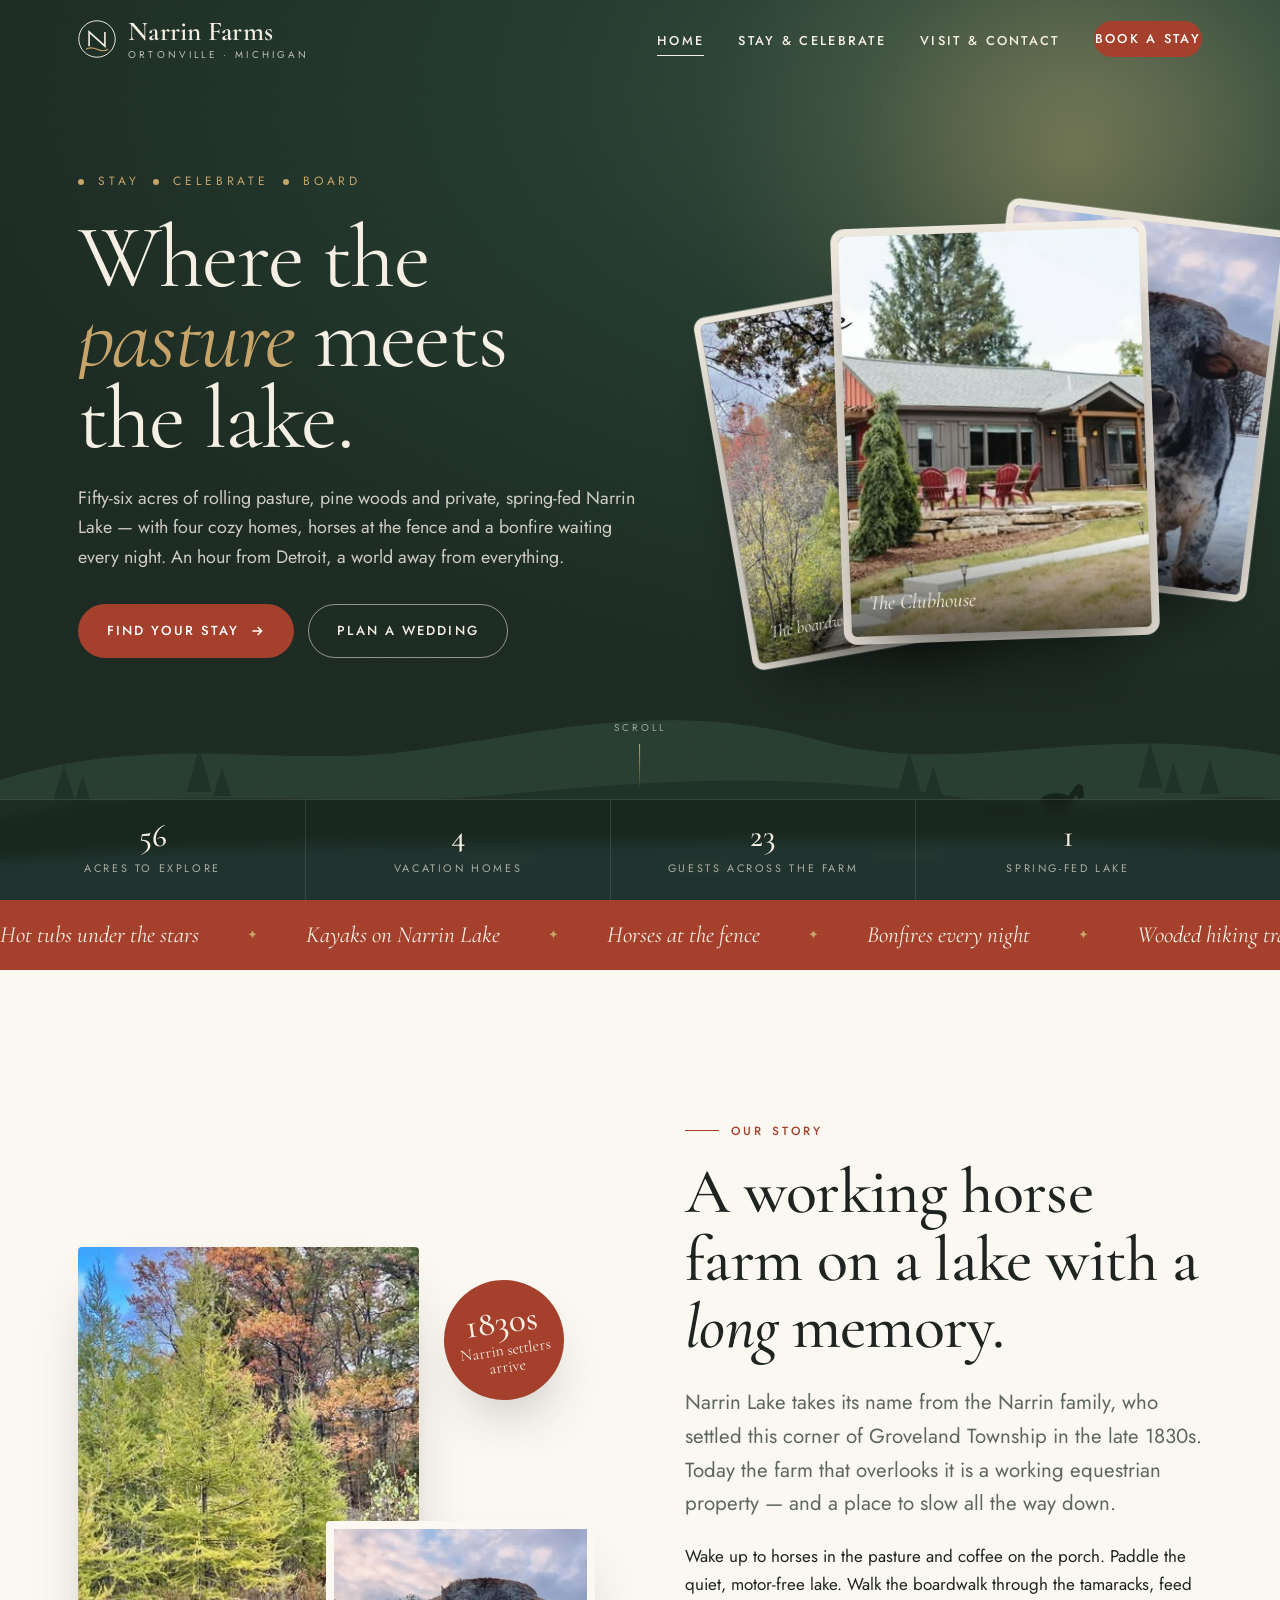
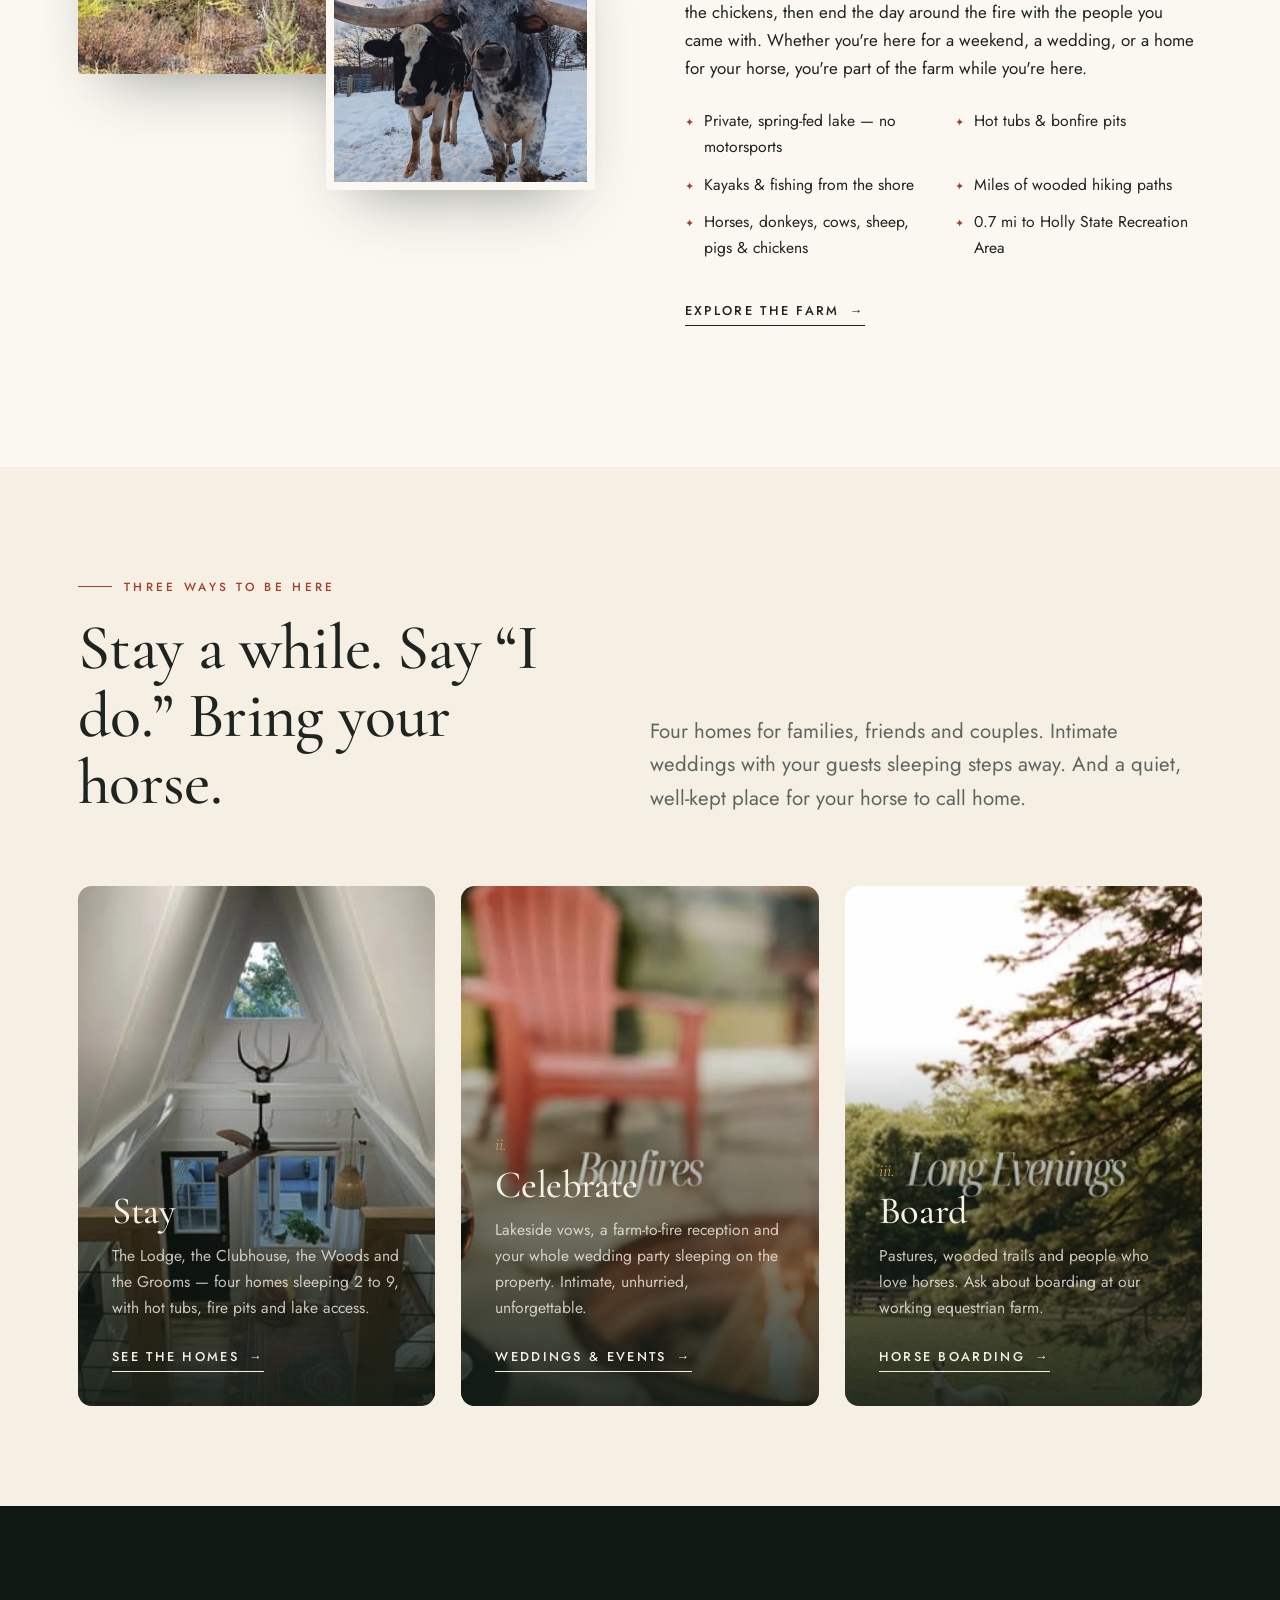
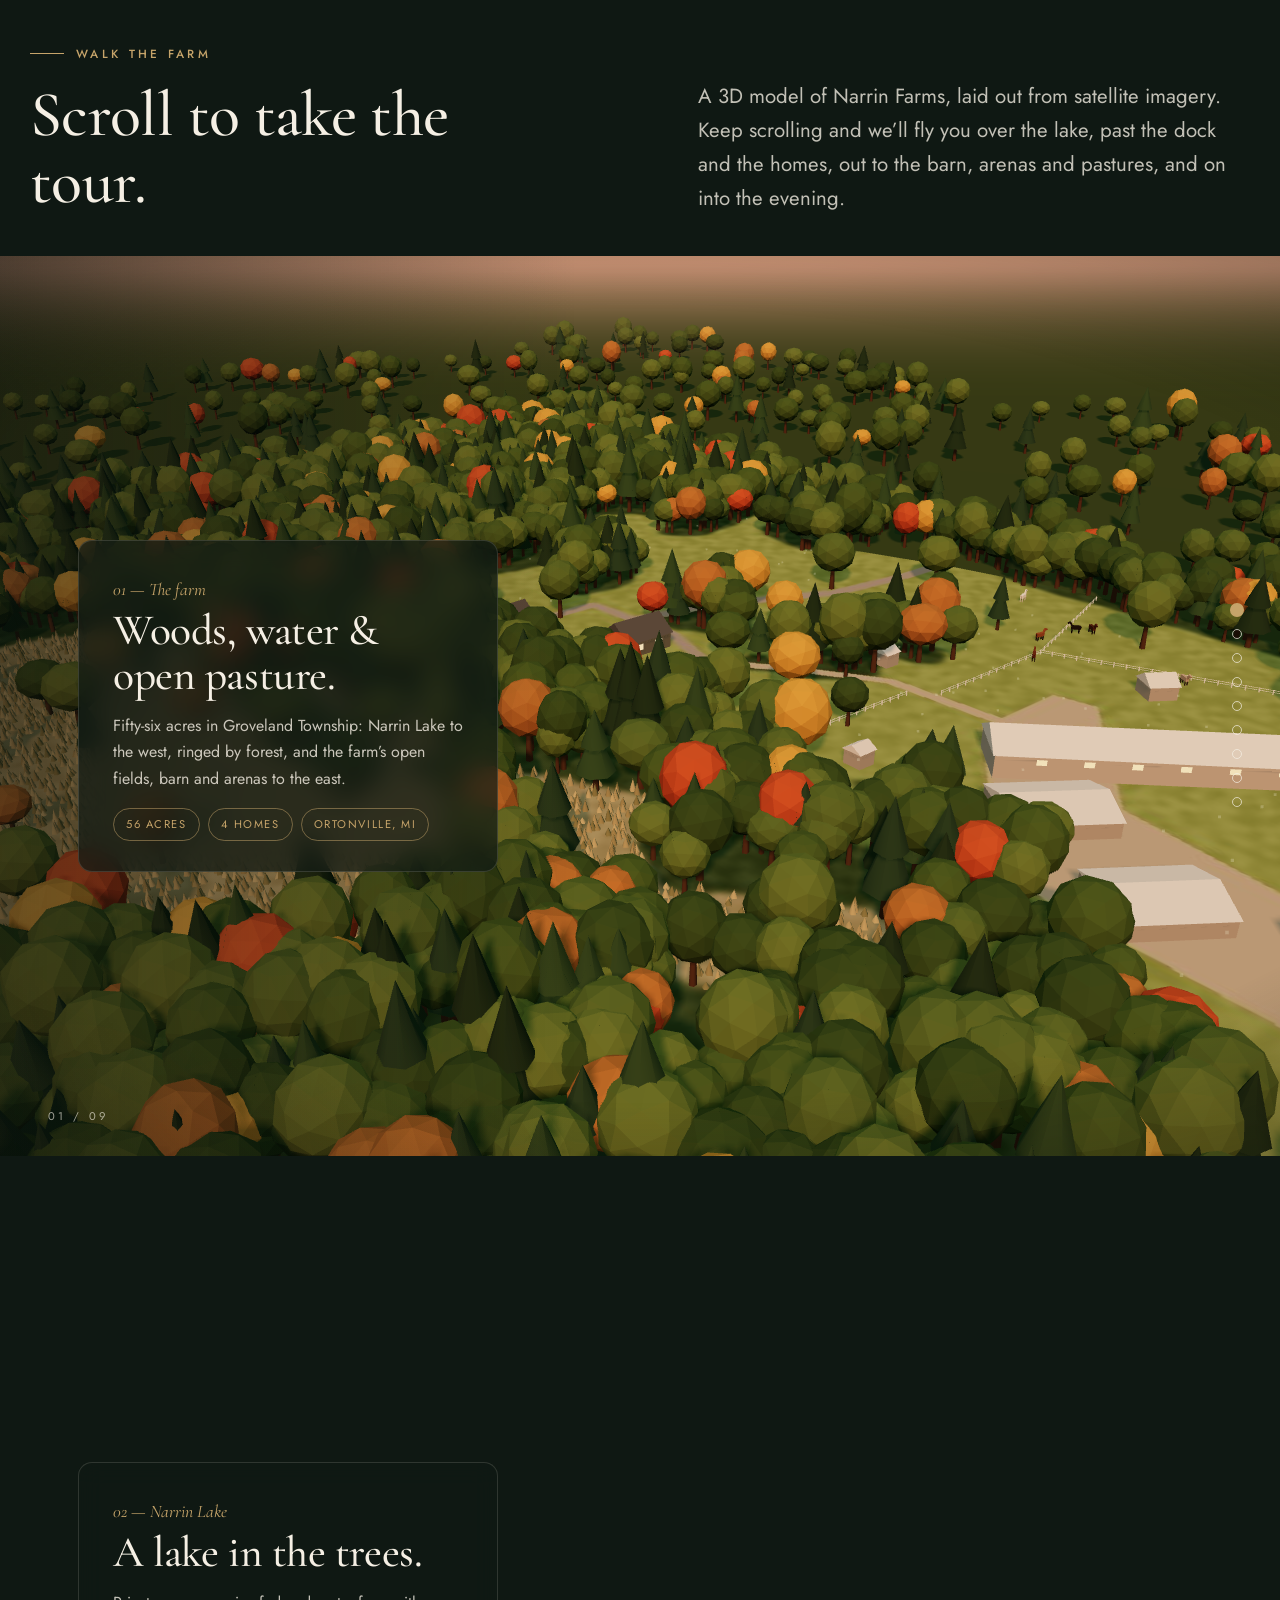
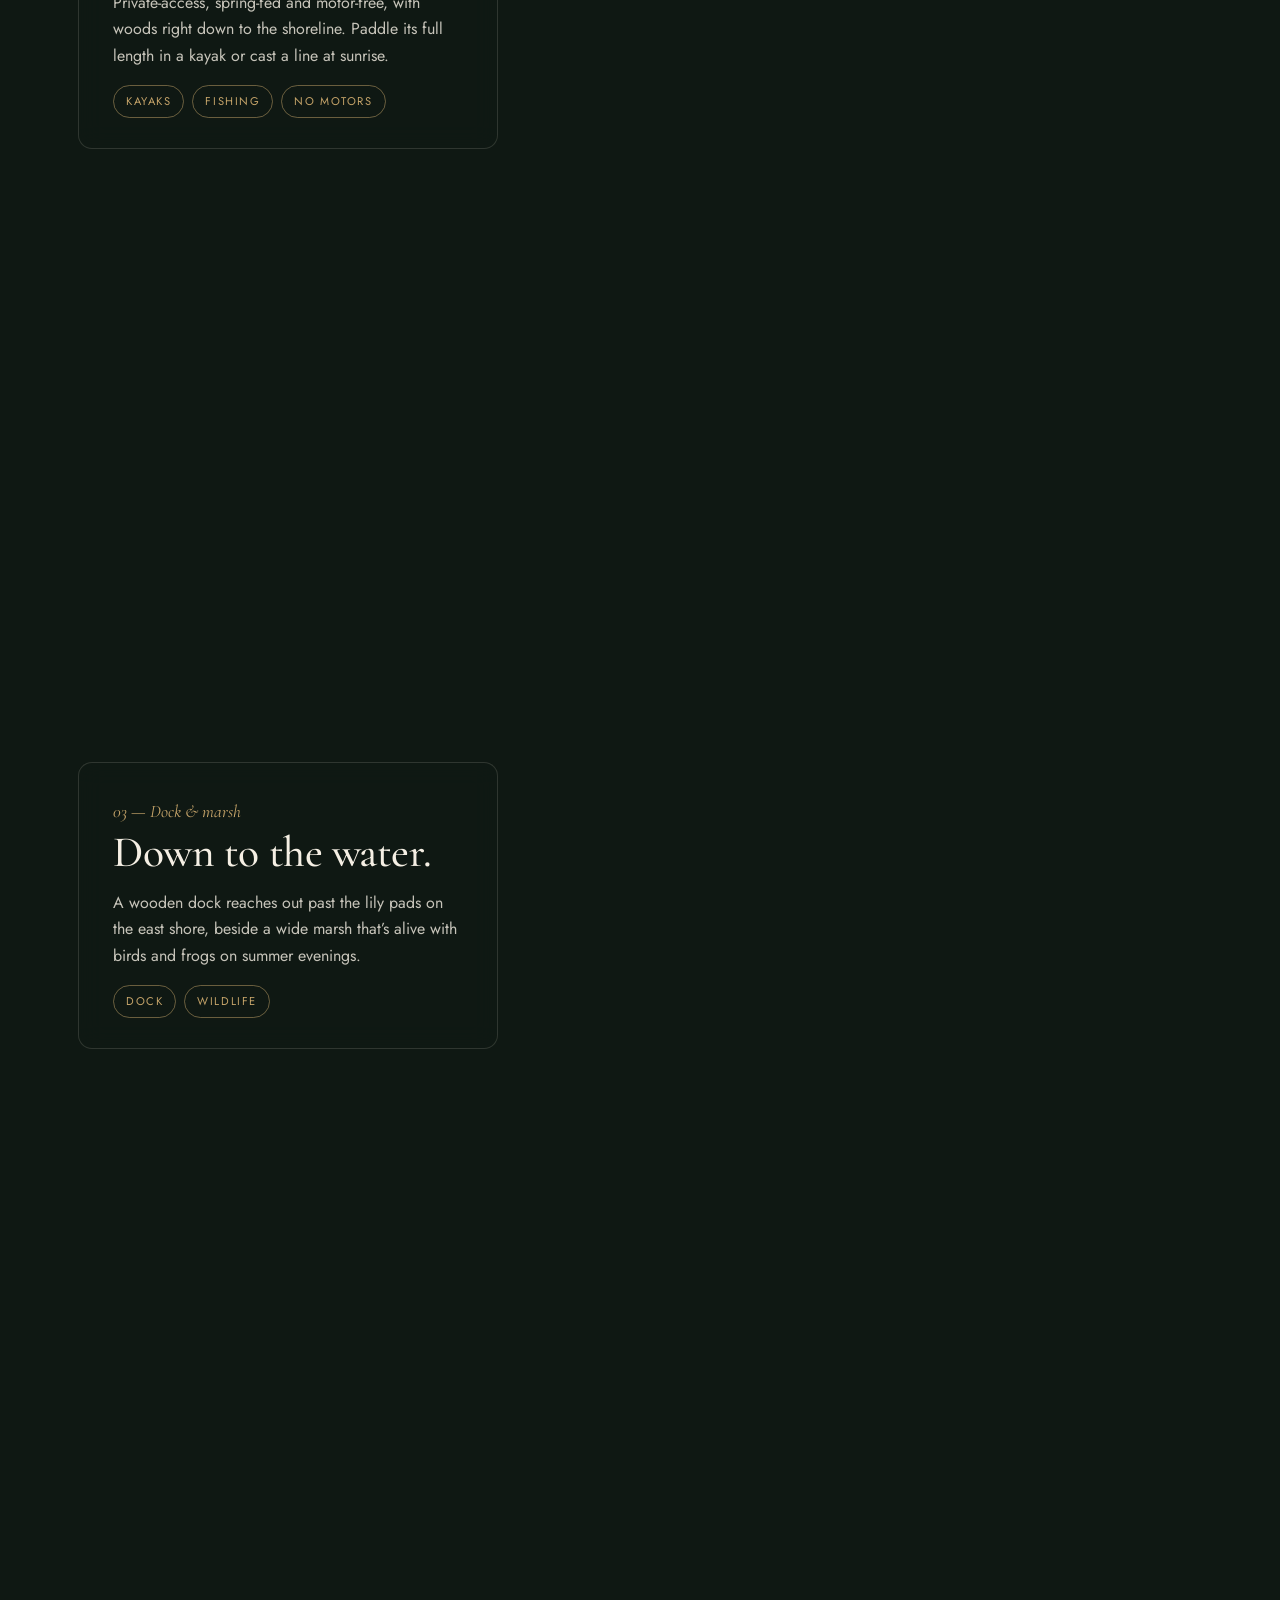
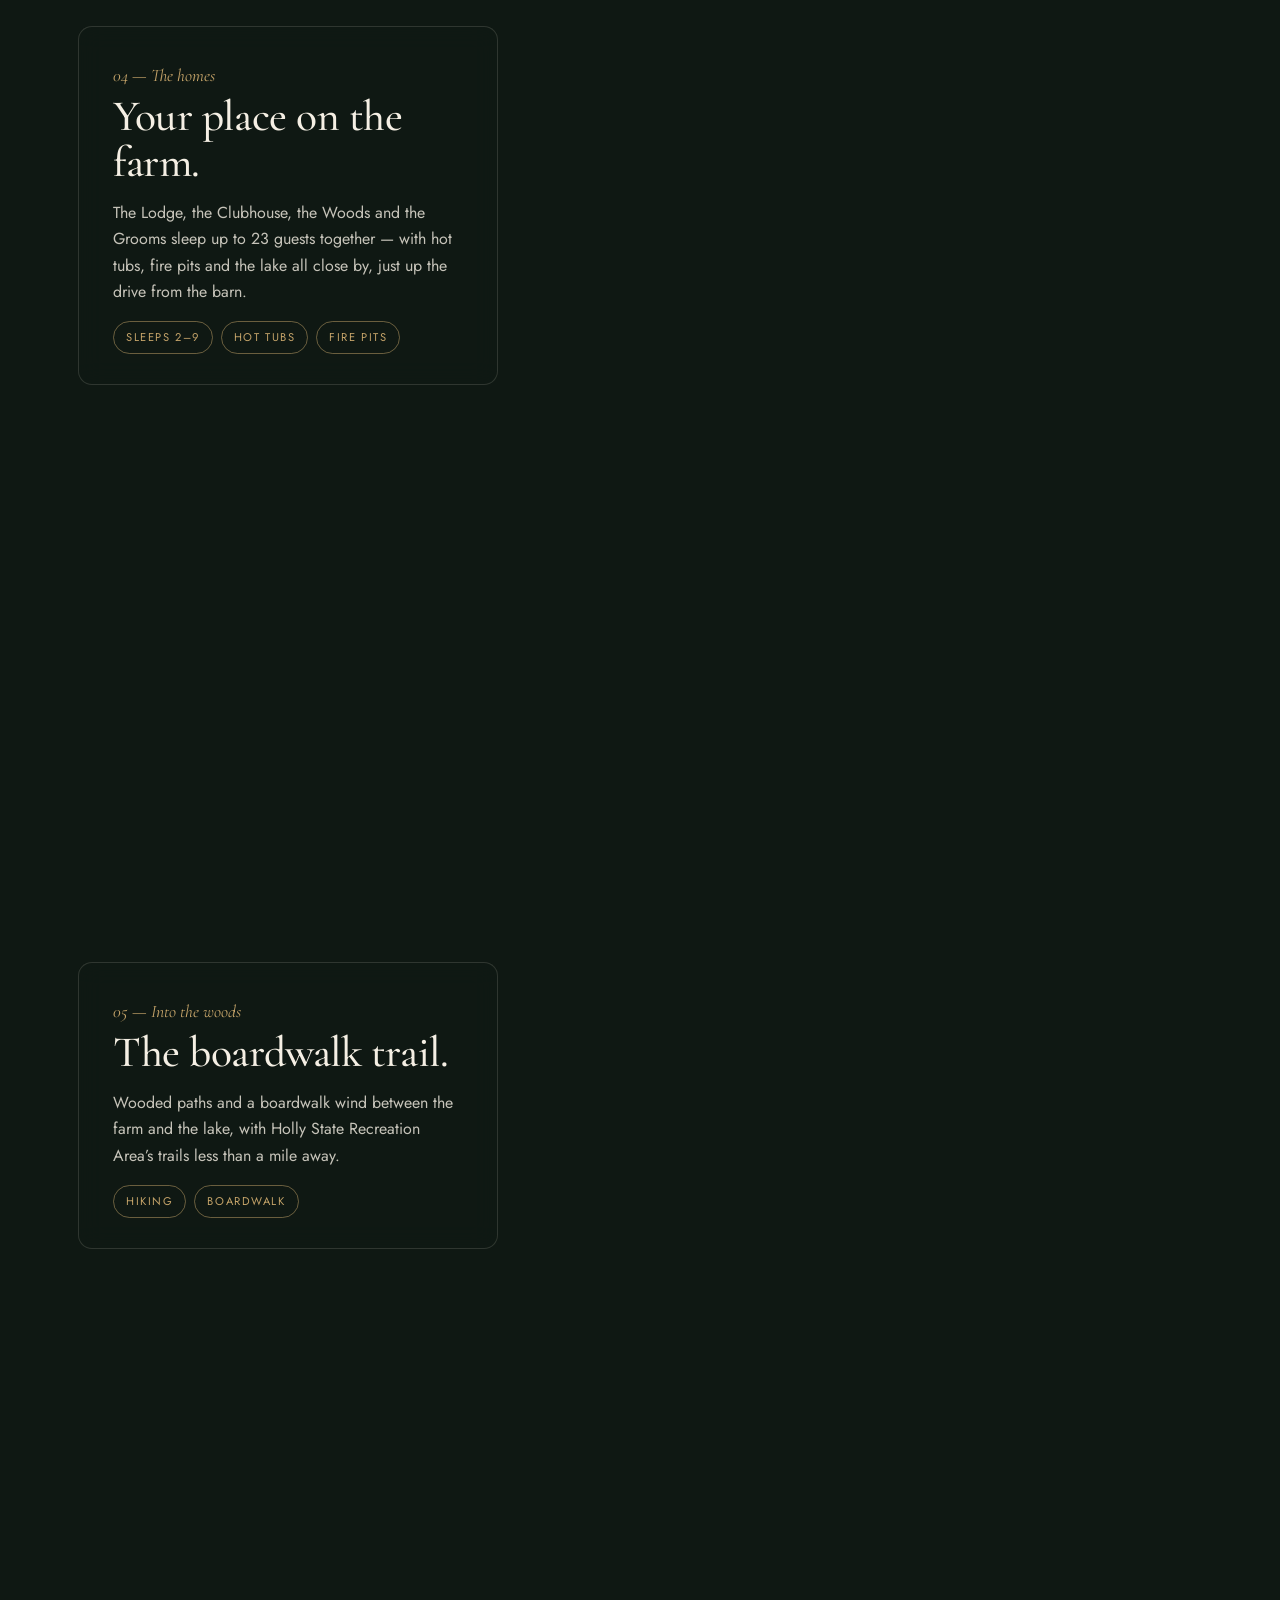
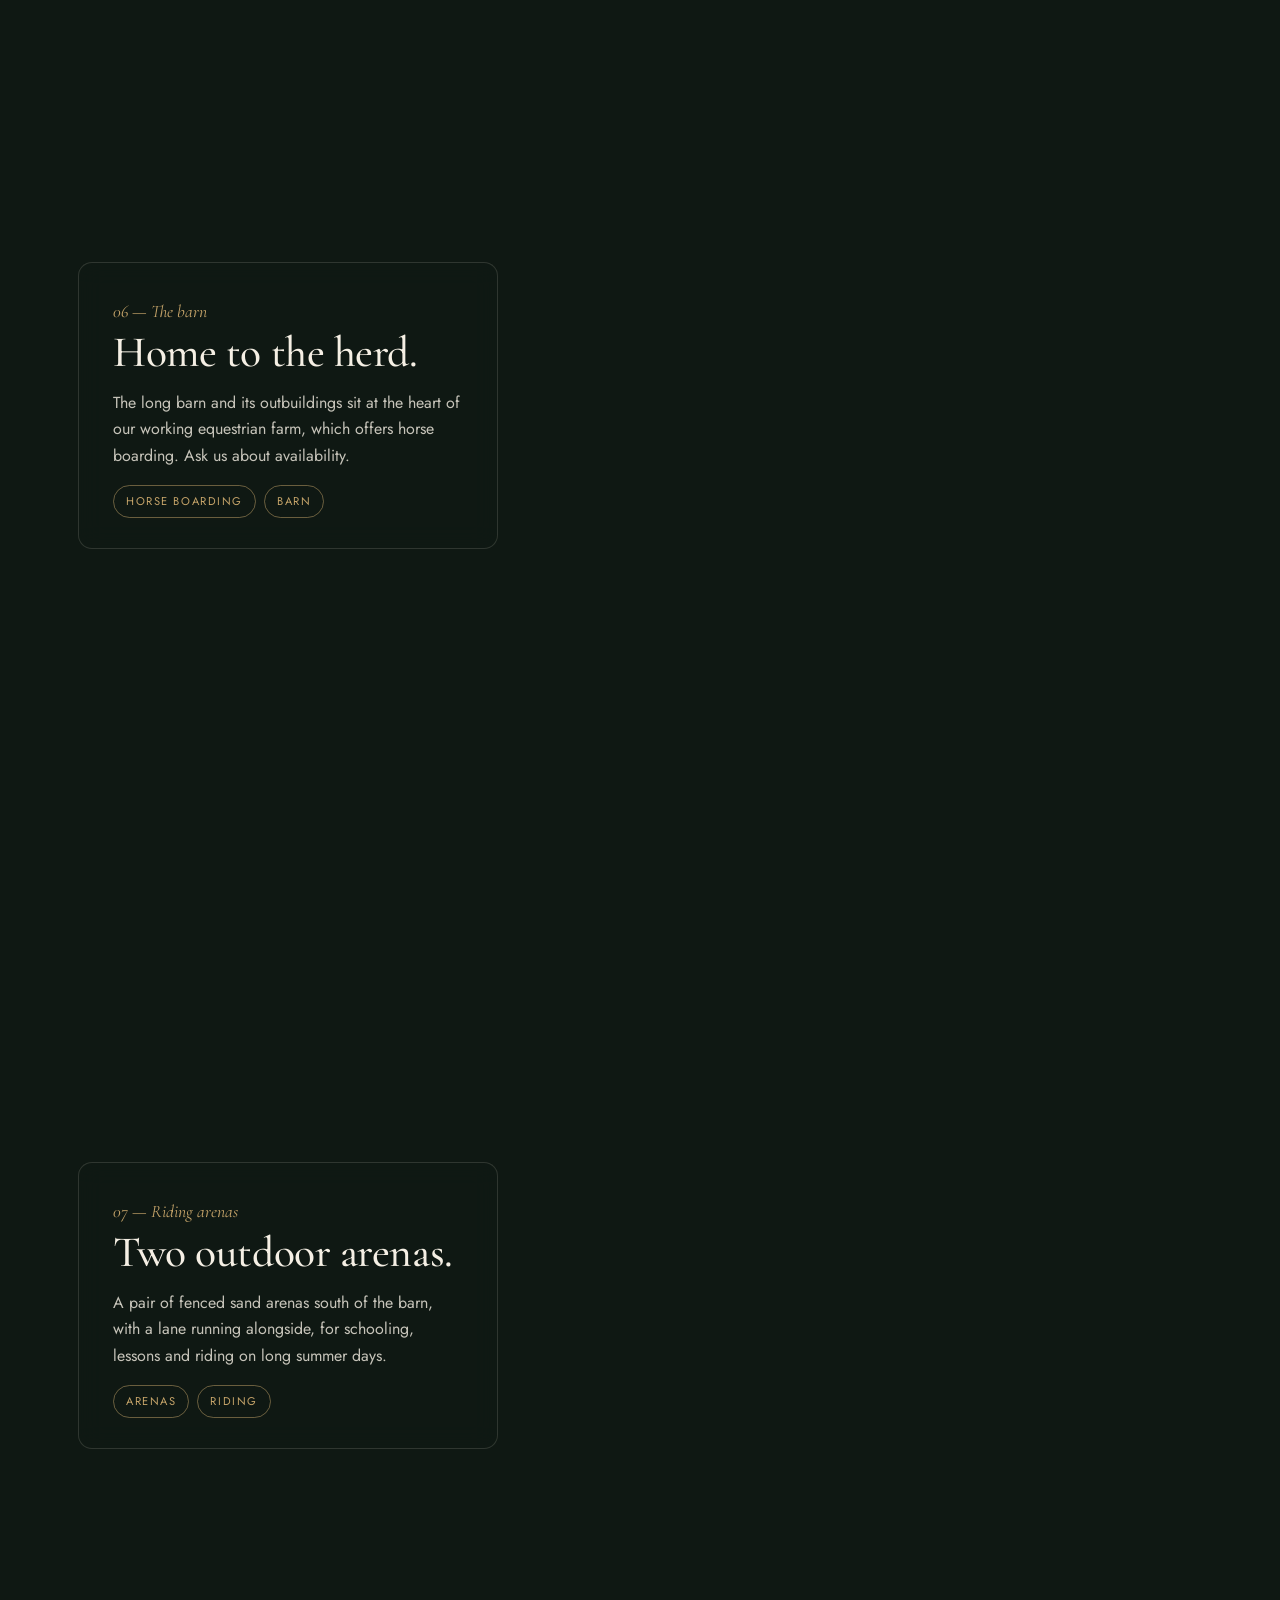
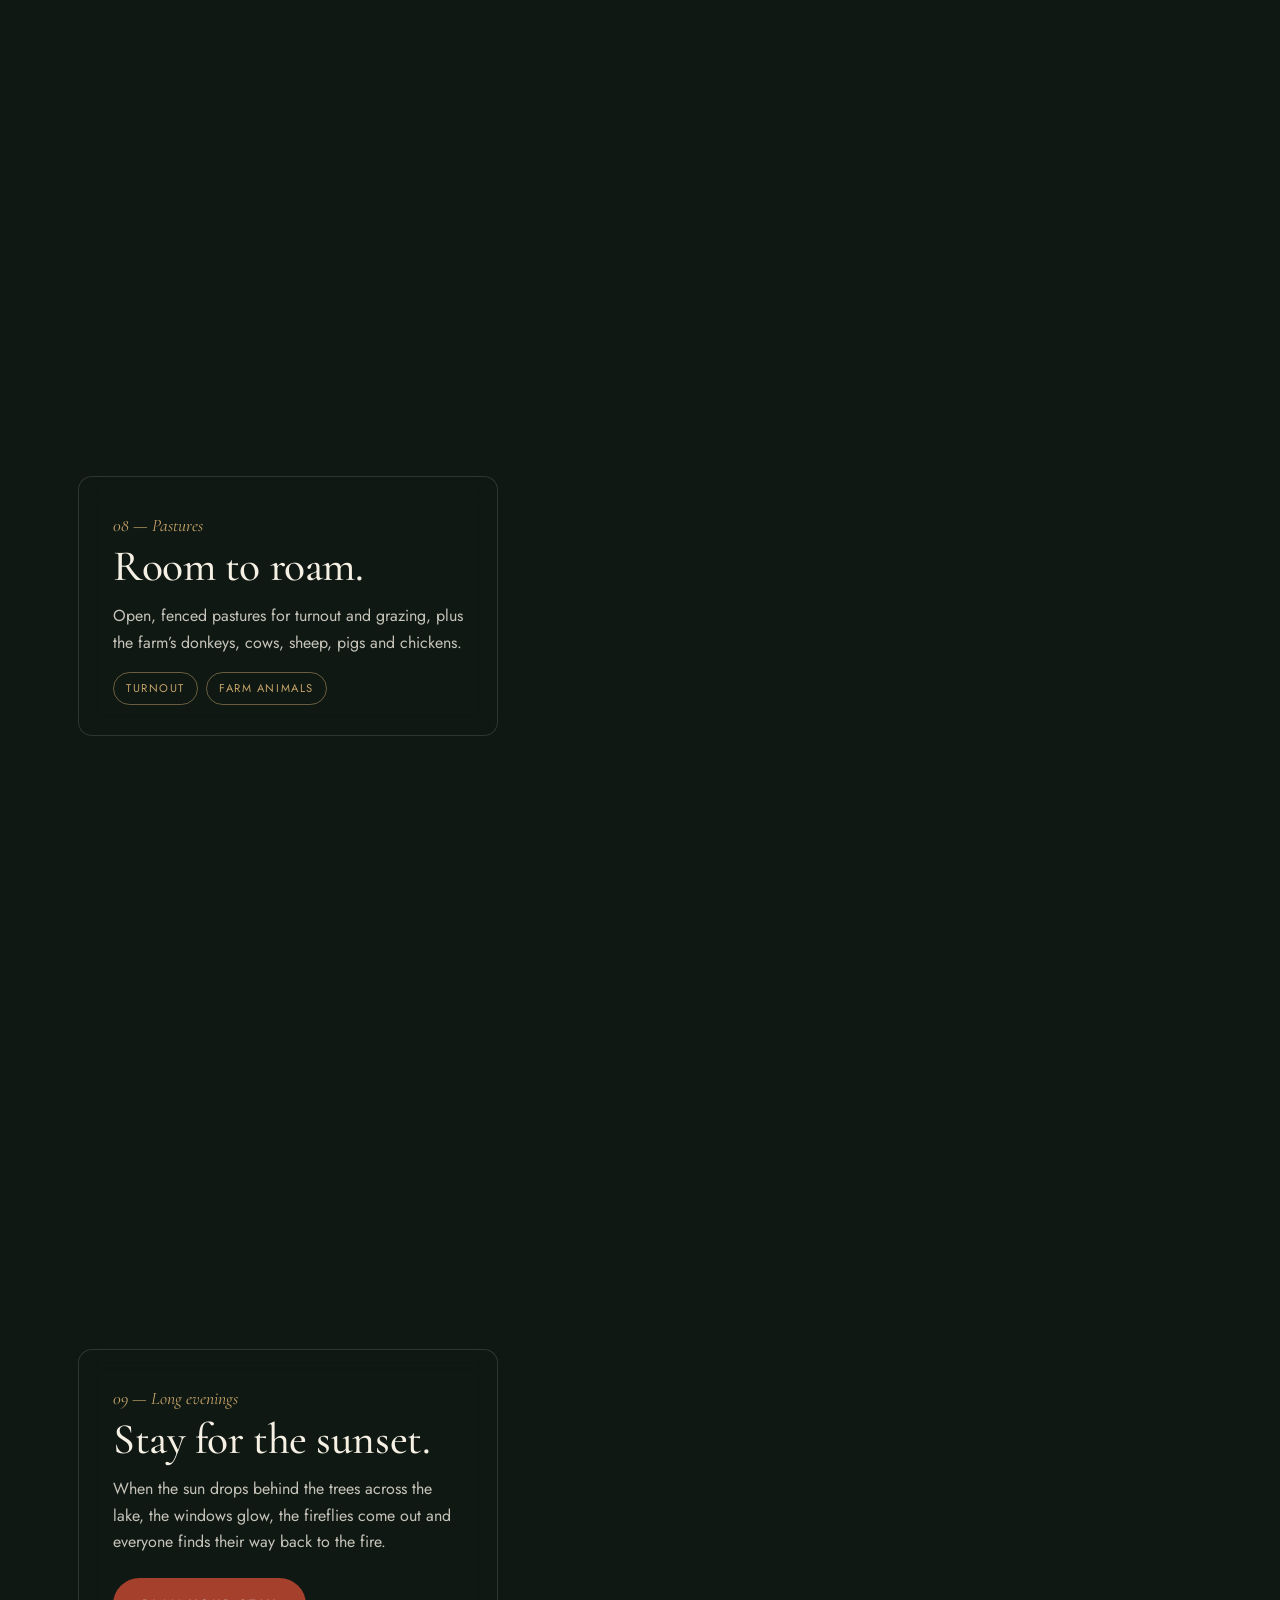
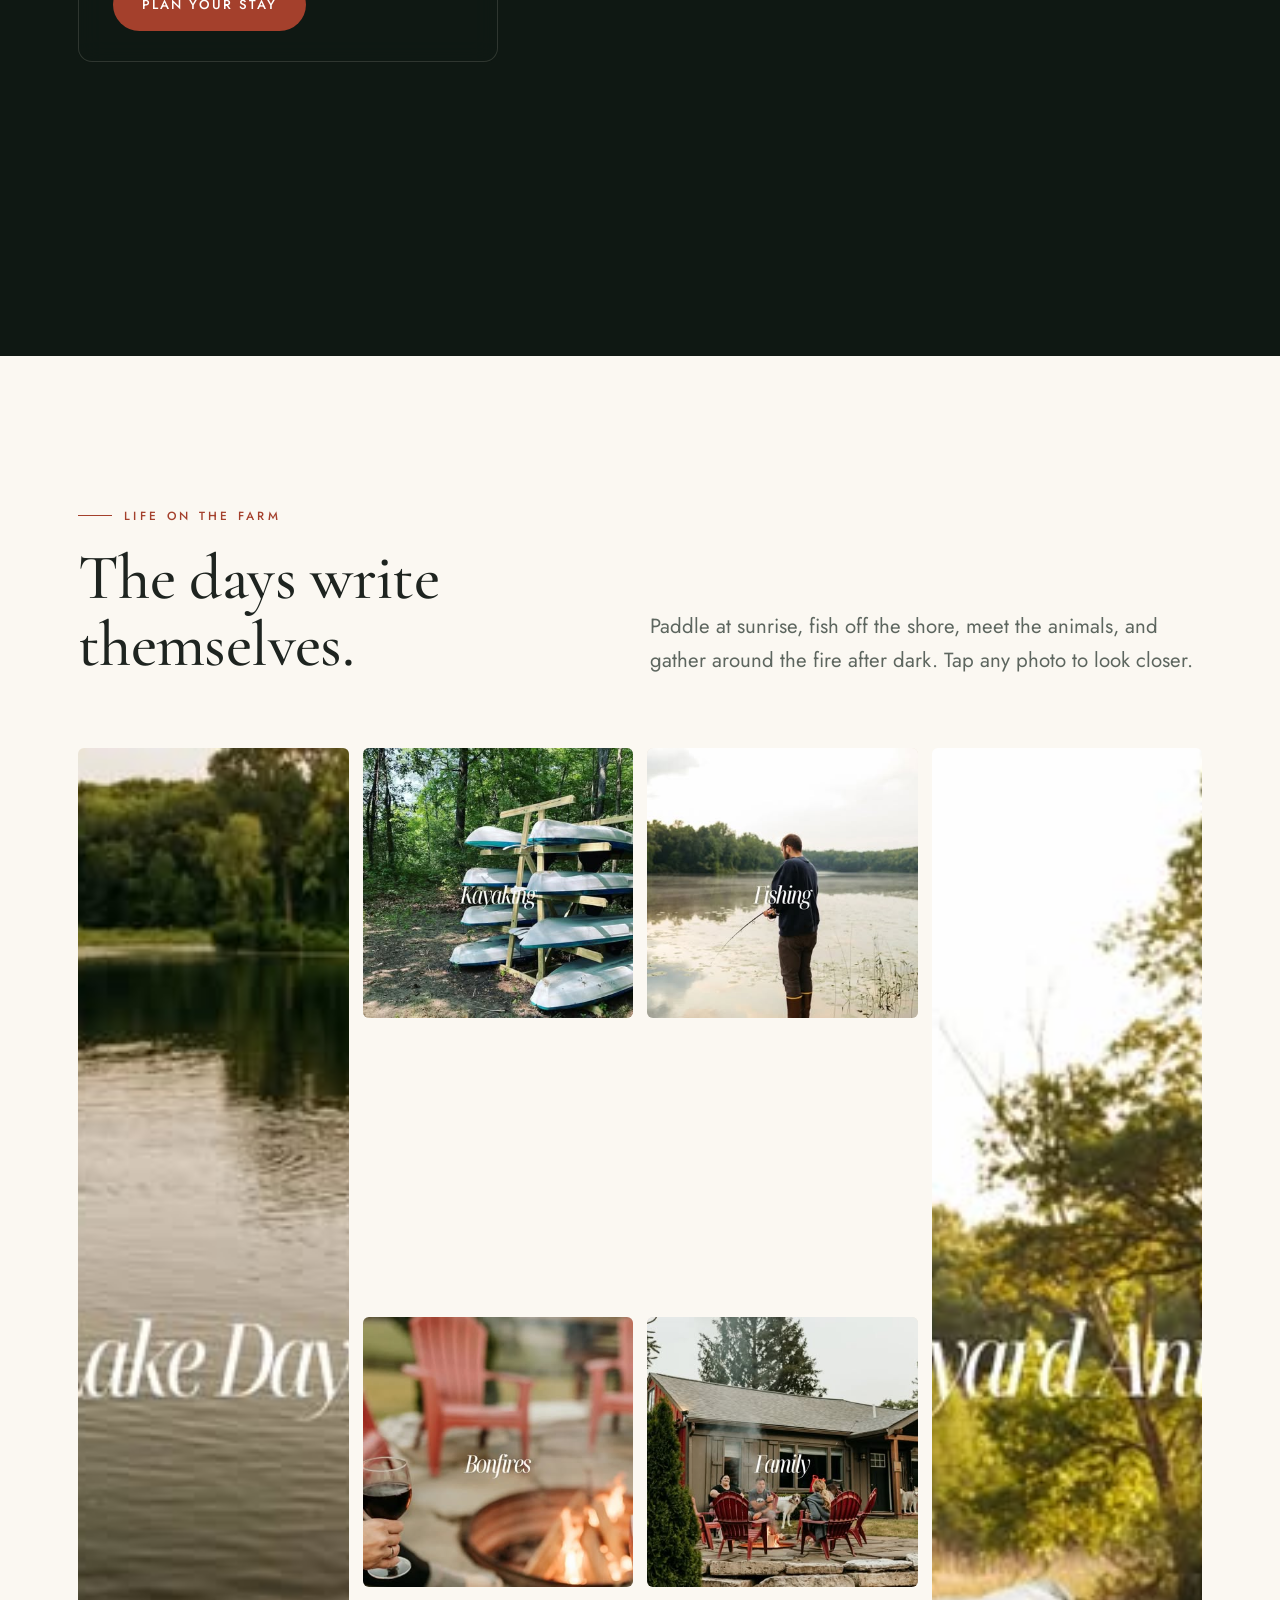
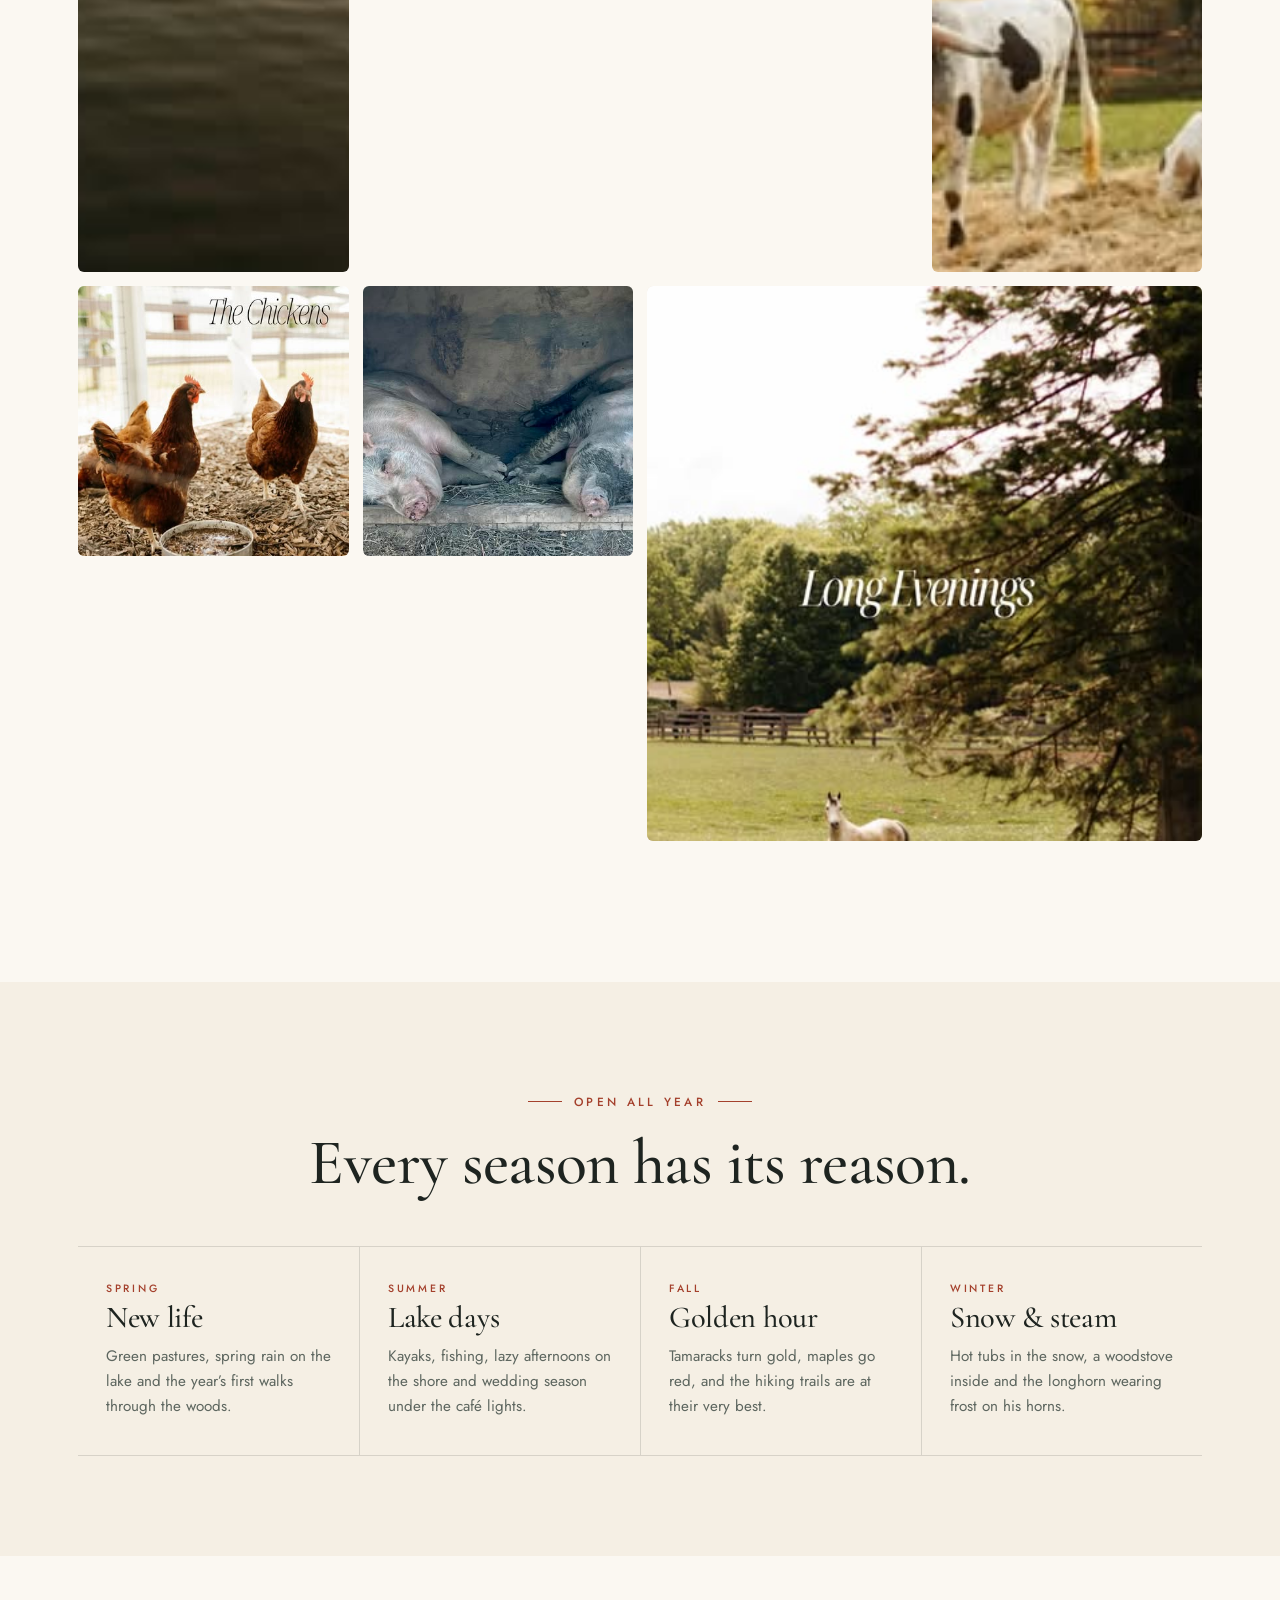
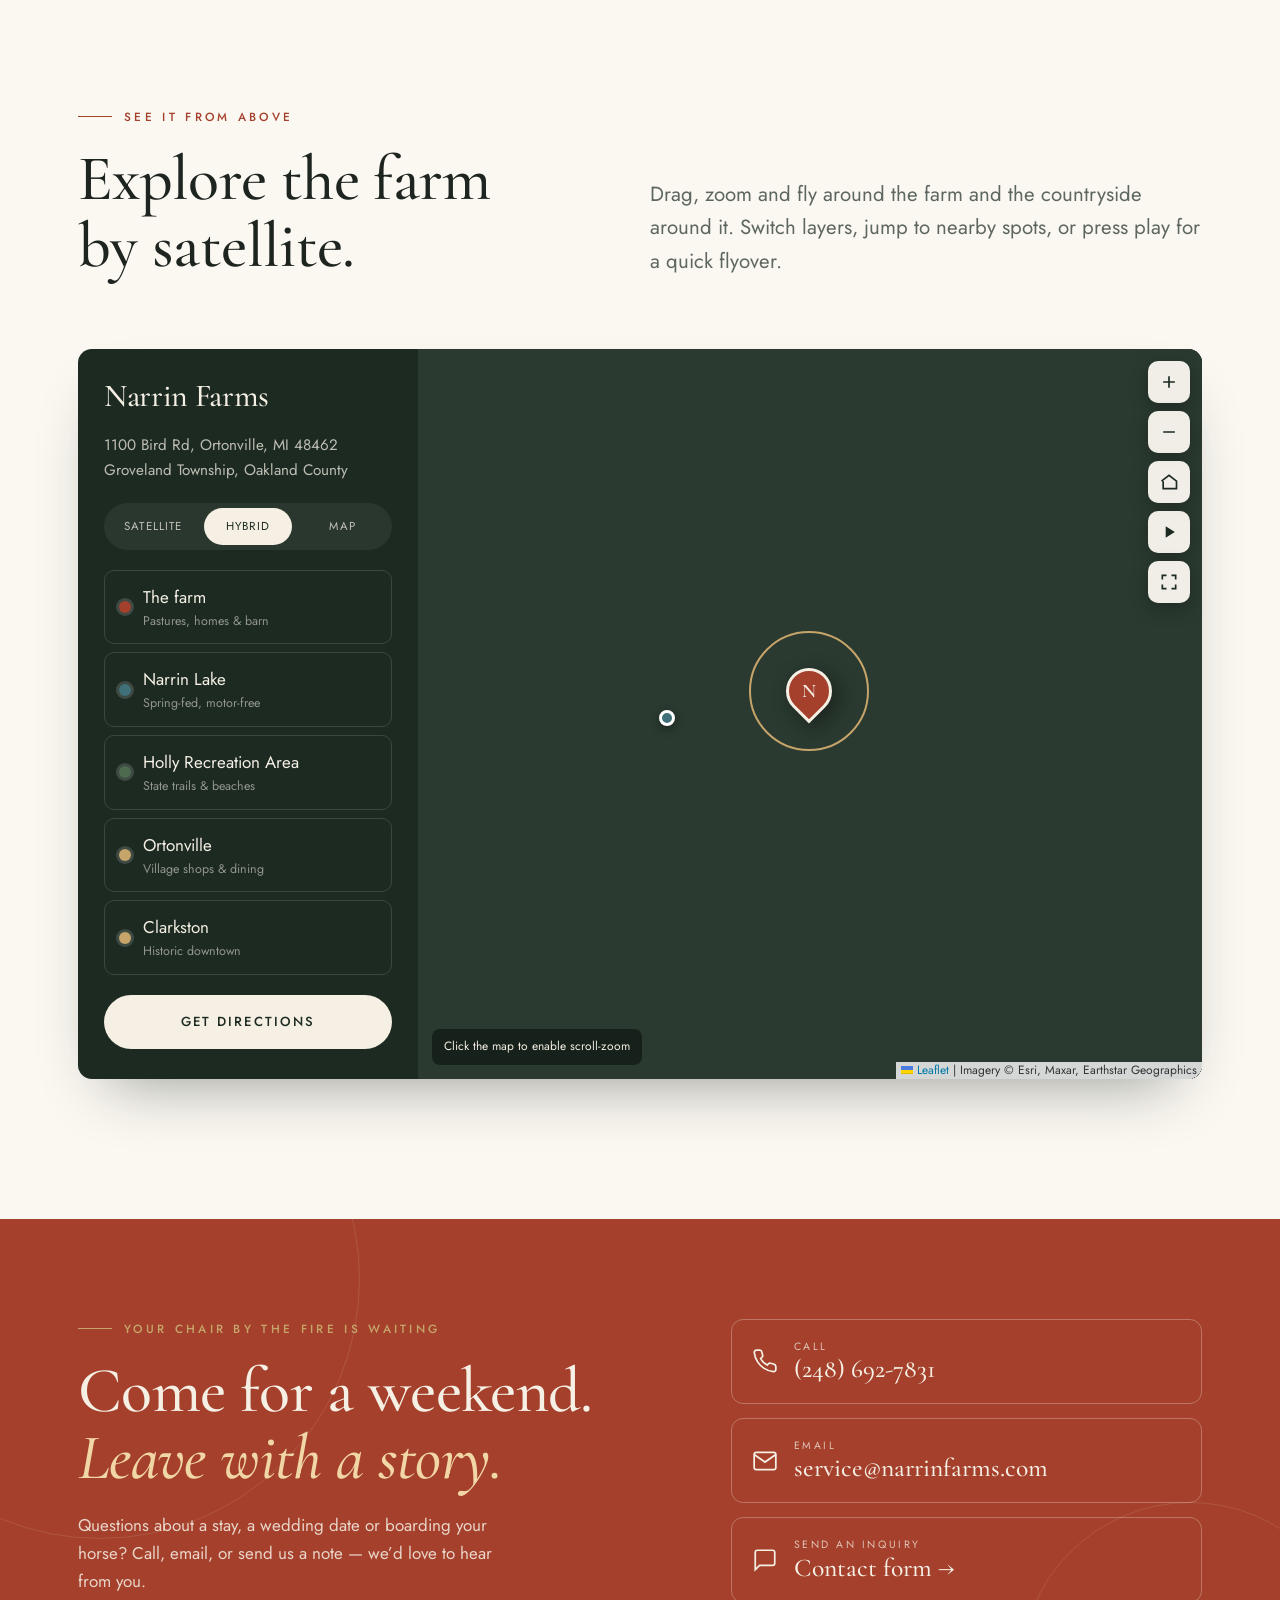
==== commit 24fb0680: "Rebuild 3D farm tour from the real satellite layout Lake shape, wooded shoreline, marsh, dock, homes" ====
--- a/index.html
+++ b/index.html
@@ -196,7 +196,7 @@
           <span class="eyebrow">Walk the farm</span>
           <h2>Scroll to take the tour.</h2>
         </div>
-        <p class="lede reveal d1">A hand-built 3D model of Narrin Farms. Keep scrolling and we’ll fly you from the lake to the homes, out to the pastures and the wedding lawn — and stay for the fire at dusk.</p>
+        <p class="lede reveal d1">A 3D model of Narrin Farms, laid out from satellite imagery. Keep scrolling and we’ll fly you over the lake, past the dock and the homes, out to the barn, arenas and pastures, and on into the evening.</p>
       </div>
     </div>
 
@@ -211,15 +211,15 @@
         <div class="tour-progress"></div>
       </div>
       <div class="tour-steps">
-        <div class="tour-step"><div class="tour-card"><span class="num">01 — The farm</span><h3>Fifty-six acres, one lake.</h3><p>Pasture to the east, deep woods to the west and spring-fed Narrin Lake in the middle of it all. Everything you need for a weekend is a short walk away.</p><div class="tags"><span>56 acres</span><span>4 homes</span><span>Ortonville, MI</span></div></div></div>
-        <div class="tour-step"><div class="tour-card"><span class="num">02 — Narrin Lake</span><h3>Quiet water.</h3><p>A private-access, spring-fed lake with no motorsports — just paddles, fishing lines and birdsong. Kayaks are ready at the shore.</p><div class="tags"><span>Kayaks</span><span>Fishing</span><span>No motors</span></div></div></div>
-        <div class="tour-step"><div class="tour-card"><span class="num">03 — The Clubhouse</span><h3>Views from the hill.</h3><p>Named for the young riders who gathered here between lessons, the Clubhouse sits on a rise with panoramic views over the lake and pastures. Sleeps 6; pets welcome.</p><div class="tags"><span>2 bed</span><span>2 bath</span><span>Pet friendly</span></div></div></div>
-        <div class="tour-step"><div class="tour-card"><span class="num">04 — The Lodge</span><h3>Room for everyone.</h3><p>Our largest home: three bedrooms, two baths and space for nine. Built for family reunions, friend trips and wedding parties getting ready together.</p><div class="tags"><span>3 bed</span><span>2 bath</span><span>Sleeps 9</span></div></div></div>
-        <div class="tour-step"><div class="tour-card"><span class="num">05 — The Grooms</span><h3>A tiny A-frame for two.</h3><p>String lights, a private deck and a hot tub — the most romantic spot on the farm. Perfect for couples and honeymooners.</p><div class="tags"><span>1 bed</span><span>Hot tub</span><span>Couples</span></div></div></div>
-        <div class="tour-step"><div class="tour-card"><span class="num">06 — The Woods</span><h3>Into the trees.</h3><p>The cabin closest to the forest, with miles of wooded paths and a boardwalk trail starting at the door — and Holly State Recreation Area just 0.7 miles away.</p><div class="tags"><span>2 bed</span><span>Sleeps 6</span><span>Trails</span></div></div></div>
-        <div class="tour-step"><div class="tour-card"><span class="num">07 — Pastures &amp; barn</span><h3>Home to the herd.</h3><p>Horses, donkeys, a Texas longhorn, sheep, pigs and chickens. Our working equestrian farm also offers horse boarding — ask us about availability.</p><div class="tags"><span>Horse boarding</span><span>Farm animals</span></div></div></div>
-        <div class="tour-step"><div class="tour-card"><span class="num">08 — The wedding lawn</span><h3>Vows by the water.</h3><p>Say “I do” with the lake behind you, dance under café lights, and walk your guests home to the cottages afterward.</p><div class="tags"><span>Ceremonies</span><span>Receptions</span><span>On-site lodging</span></div></div></div>
-        <div class="tour-step"><div class="tour-card"><span class="num">09 — Long evenings</span><h3>Stay for the fire.</h3><p>When the sun drops behind the pines, the windows glow, the fireflies come out and everyone finds their way back to the fire pit.</p><a class="btn" href="contact.html?type=stay" style="margin-top:6px">Plan your stay</a></div></div>
+        <div class="tour-step"><div class="tour-card"><span class="num">01 — The farm</span><h3>Woods, water &amp; open pasture.</h3><p>Fifty-six acres in Groveland Township: Narrin Lake to the west, ringed by forest, and the farm’s open fields, barn and arenas to the east.</p><div class="tags"><span>56 acres</span><span>4 homes</span><span>Ortonville, MI</span></div></div></div>
+        <div class="tour-step"><div class="tour-card"><span class="num">02 — Narrin Lake</span><h3>A lake in the trees.</h3><p>Private-access, spring-fed and motor-free, with woods right down to the shoreline. Paddle its full length in a kayak or cast a line at sunrise.</p><div class="tags"><span>Kayaks</span><span>Fishing</span><span>No motors</span></div></div></div>
+        <div class="tour-step"><div class="tour-card"><span class="num">03 — Dock &amp; marsh</span><h3>Down to the water.</h3><p>A wooden dock reaches out past the lily pads on the east shore, beside a wide marsh that’s alive with birds and frogs on summer evenings.</p><div class="tags"><span>Dock</span><span>Wildlife</span></div></div></div>
+        <div class="tour-step"><div class="tour-card"><span class="num">04 — The homes</span><h3>Your place on the farm.</h3><p>The Lodge, the Clubhouse, the Woods and the Grooms sleep up to 23 guests together — with hot tubs, fire pits and the lake all close by, just up the drive from the barn.</p><div class="tags"><span>Sleeps 2–9</span><span>Hot tubs</span><span>Fire pits</span></div></div></div>
+        <div class="tour-step"><div class="tour-card"><span class="num">05 — Into the woods</span><h3>The boardwalk trail.</h3><p>Wooded paths and a boardwalk wind between the farm and the lake, with Holly State Recreation Area’s trails less than a mile away.</p><div class="tags"><span>Hiking</span><span>Boardwalk</span></div></div></div>
+        <div class="tour-step"><div class="tour-card"><span class="num">06 — The barn</span><h3>Home to the herd.</h3><p>The long barn and its outbuildings sit at the heart of our working equestrian farm, which offers horse boarding. Ask us about availability.</p><div class="tags"><span>Horse boarding</span><span>Barn</span></div></div></div>
+        <div class="tour-step"><div class="tour-card"><span class="num">07 — Riding arenas</span><h3>Two outdoor arenas.</h3><p>A pair of fenced sand arenas south of the barn, with a lane running alongside, for schooling, lessons and riding on long summer days.</p><div class="tags"><span>Arenas</span><span>Riding</span></div></div></div>
+        <div class="tour-step"><div class="tour-card"><span class="num">08 — Pastures</span><h3>Room to roam.</h3><p>Open, fenced pastures for turnout and grazing, plus the farm’s donkeys, cows, sheep, pigs and chickens.</p><div class="tags"><span>Turnout</span><span>Farm animals</span></div></div></div>
+        <div class="tour-step"><div class="tour-card"><span class="num">09 — Long evenings</span><h3>Stay for the sunset.</h3><p>When the sun drops behind the trees across the lake, the windows glow, the fireflies come out and everyone finds their way back to the fire.</p><a class="btn" href="contact.html?type=stay" style="margin-top:6px">Plan your stay</a></div></div>
       </div>
     </div>
   </section>
@@ -385,6 +385,7 @@
 </div>
 
 <script src="assets/vendor/three.min.js"></script>
+<script src="assets/js/farm-layout.js"></script>
 <script src="assets/vendor/leaflet/leaflet.js"></script>
 <script src="assets/js/main.js"></script>
 <script src="assets/js/map.js"></script>
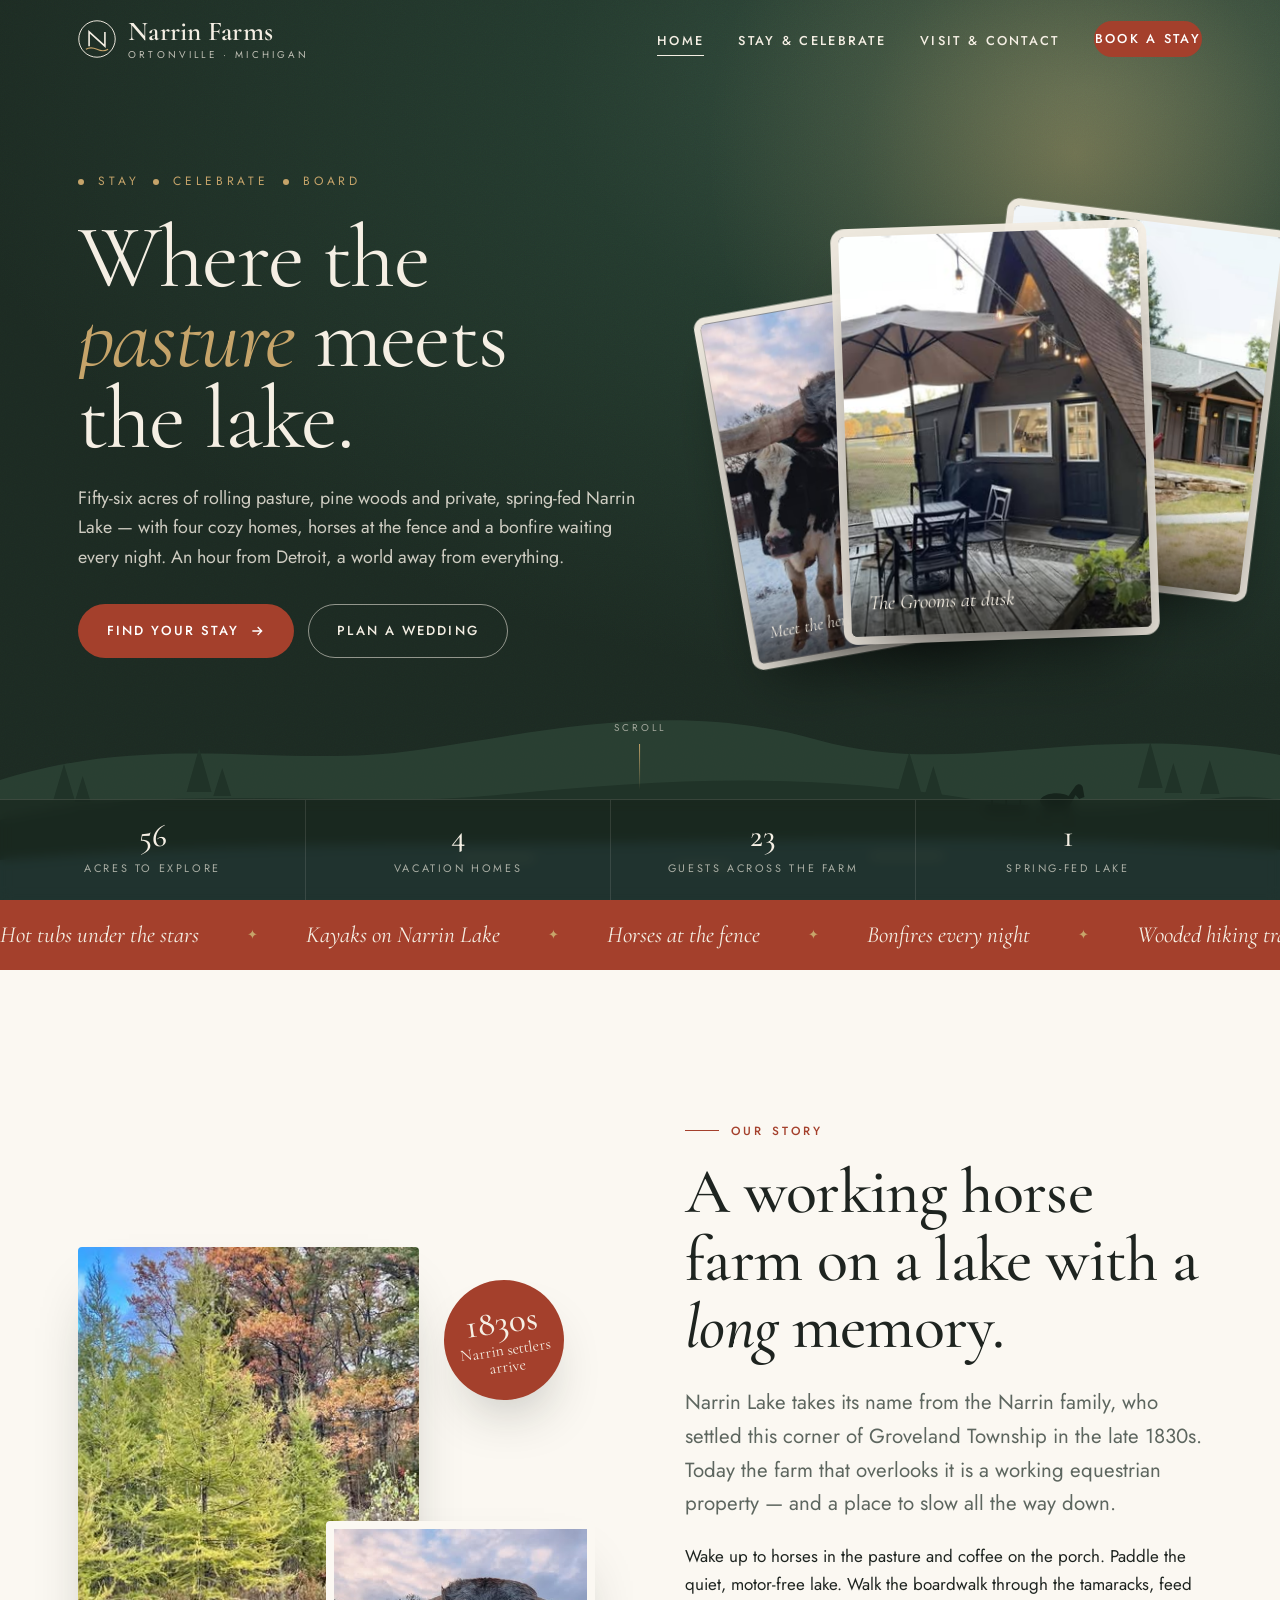
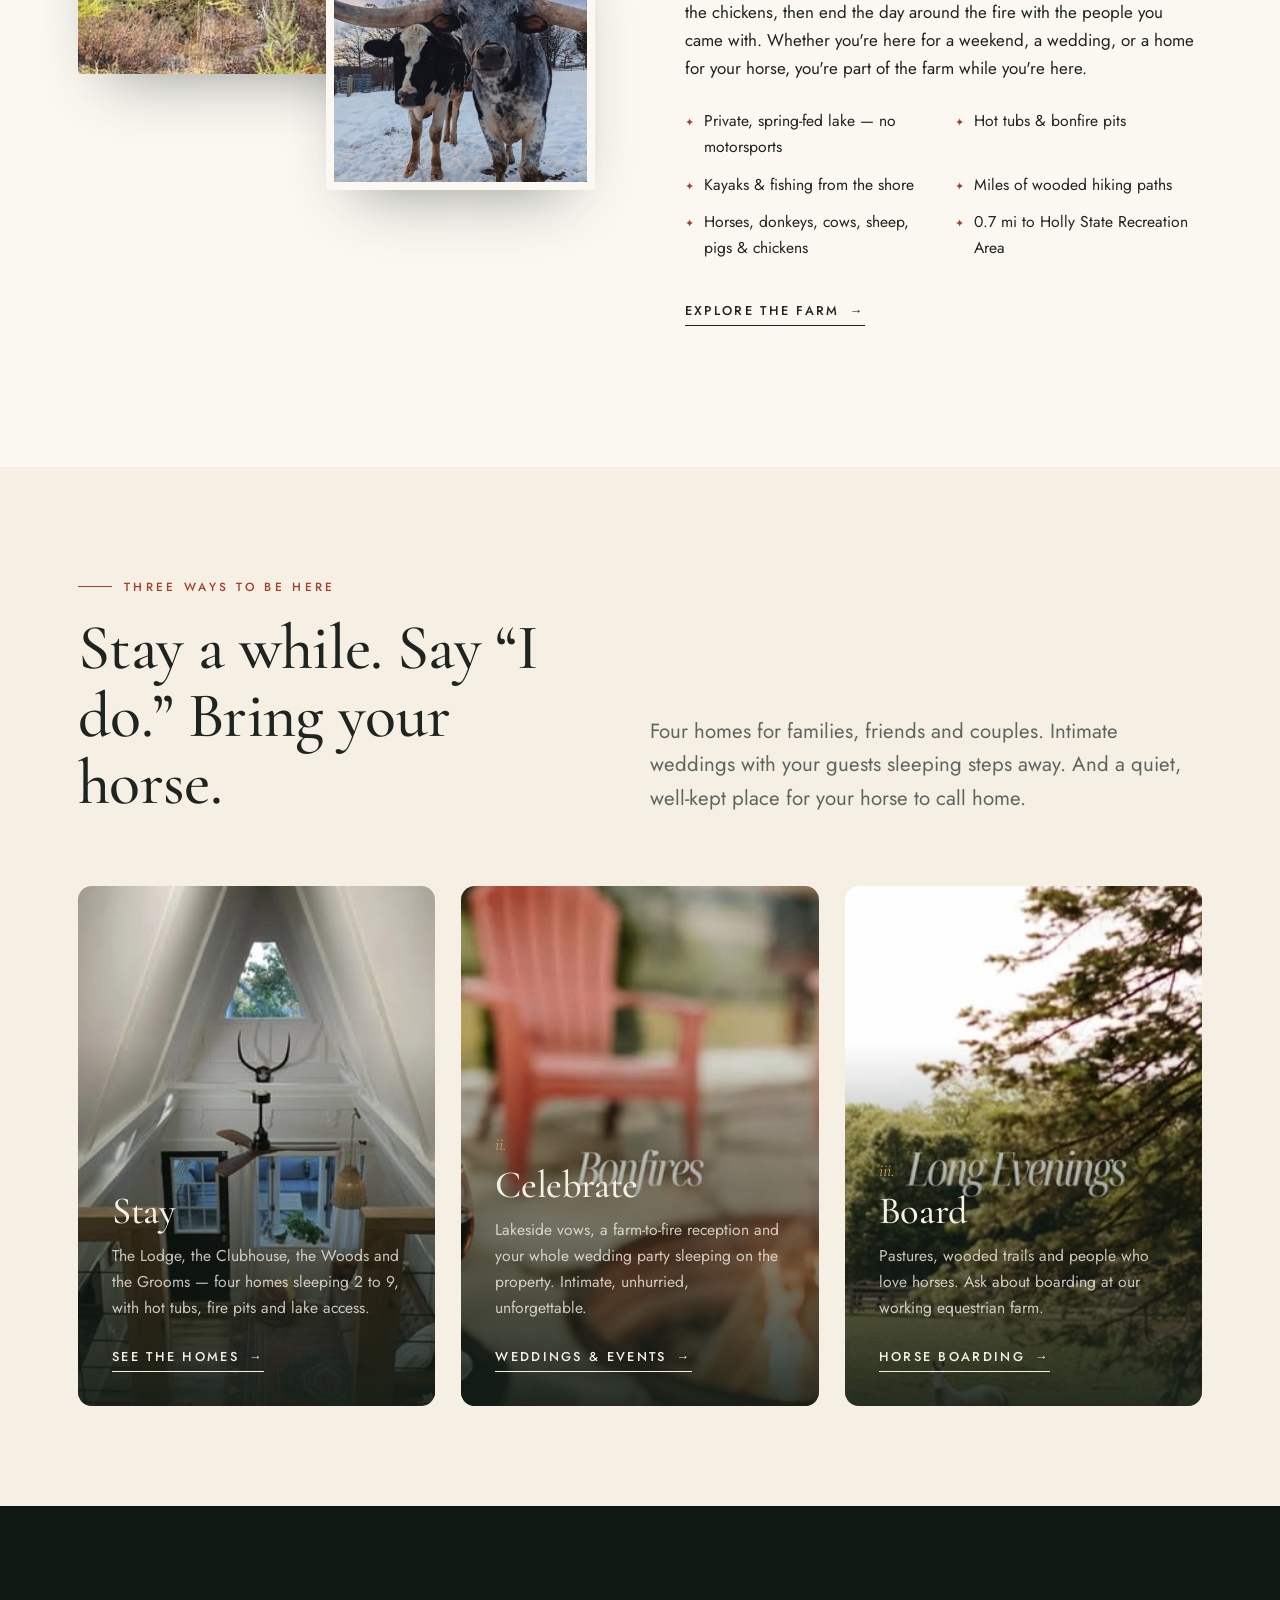
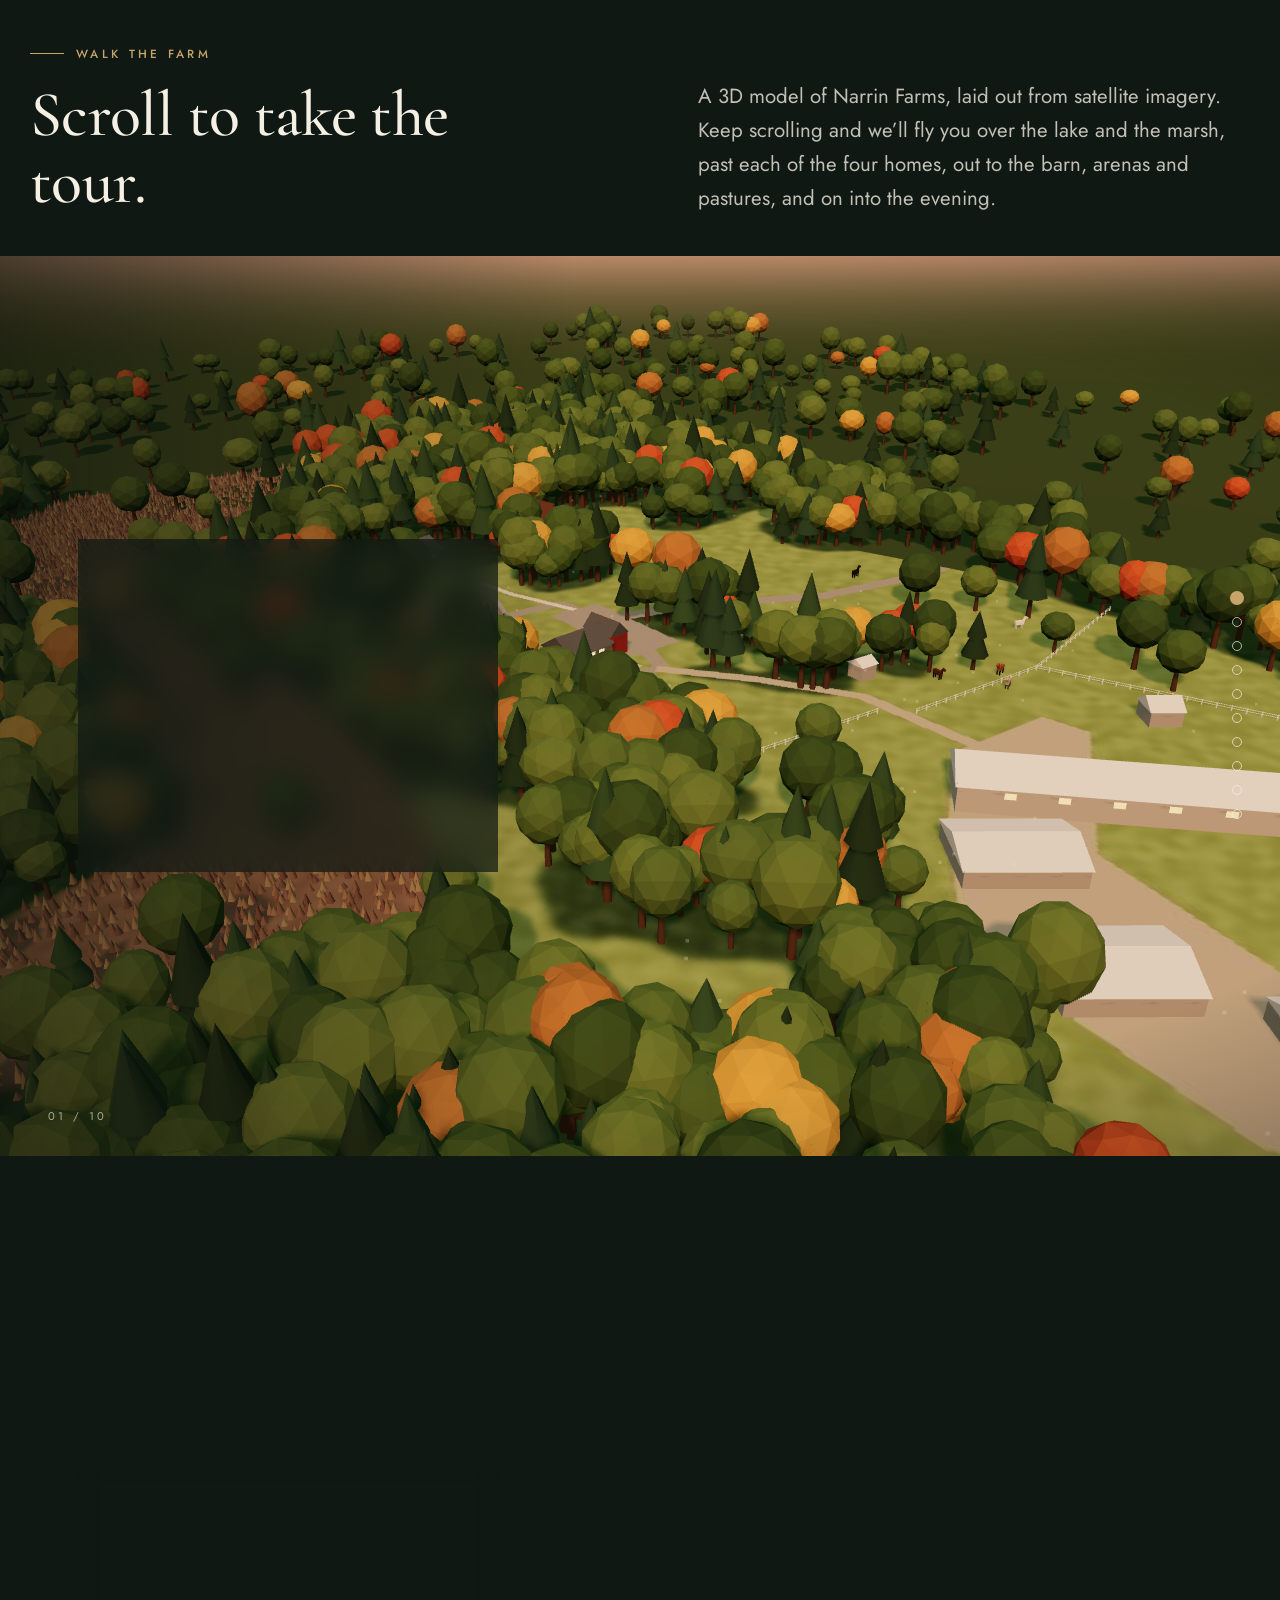
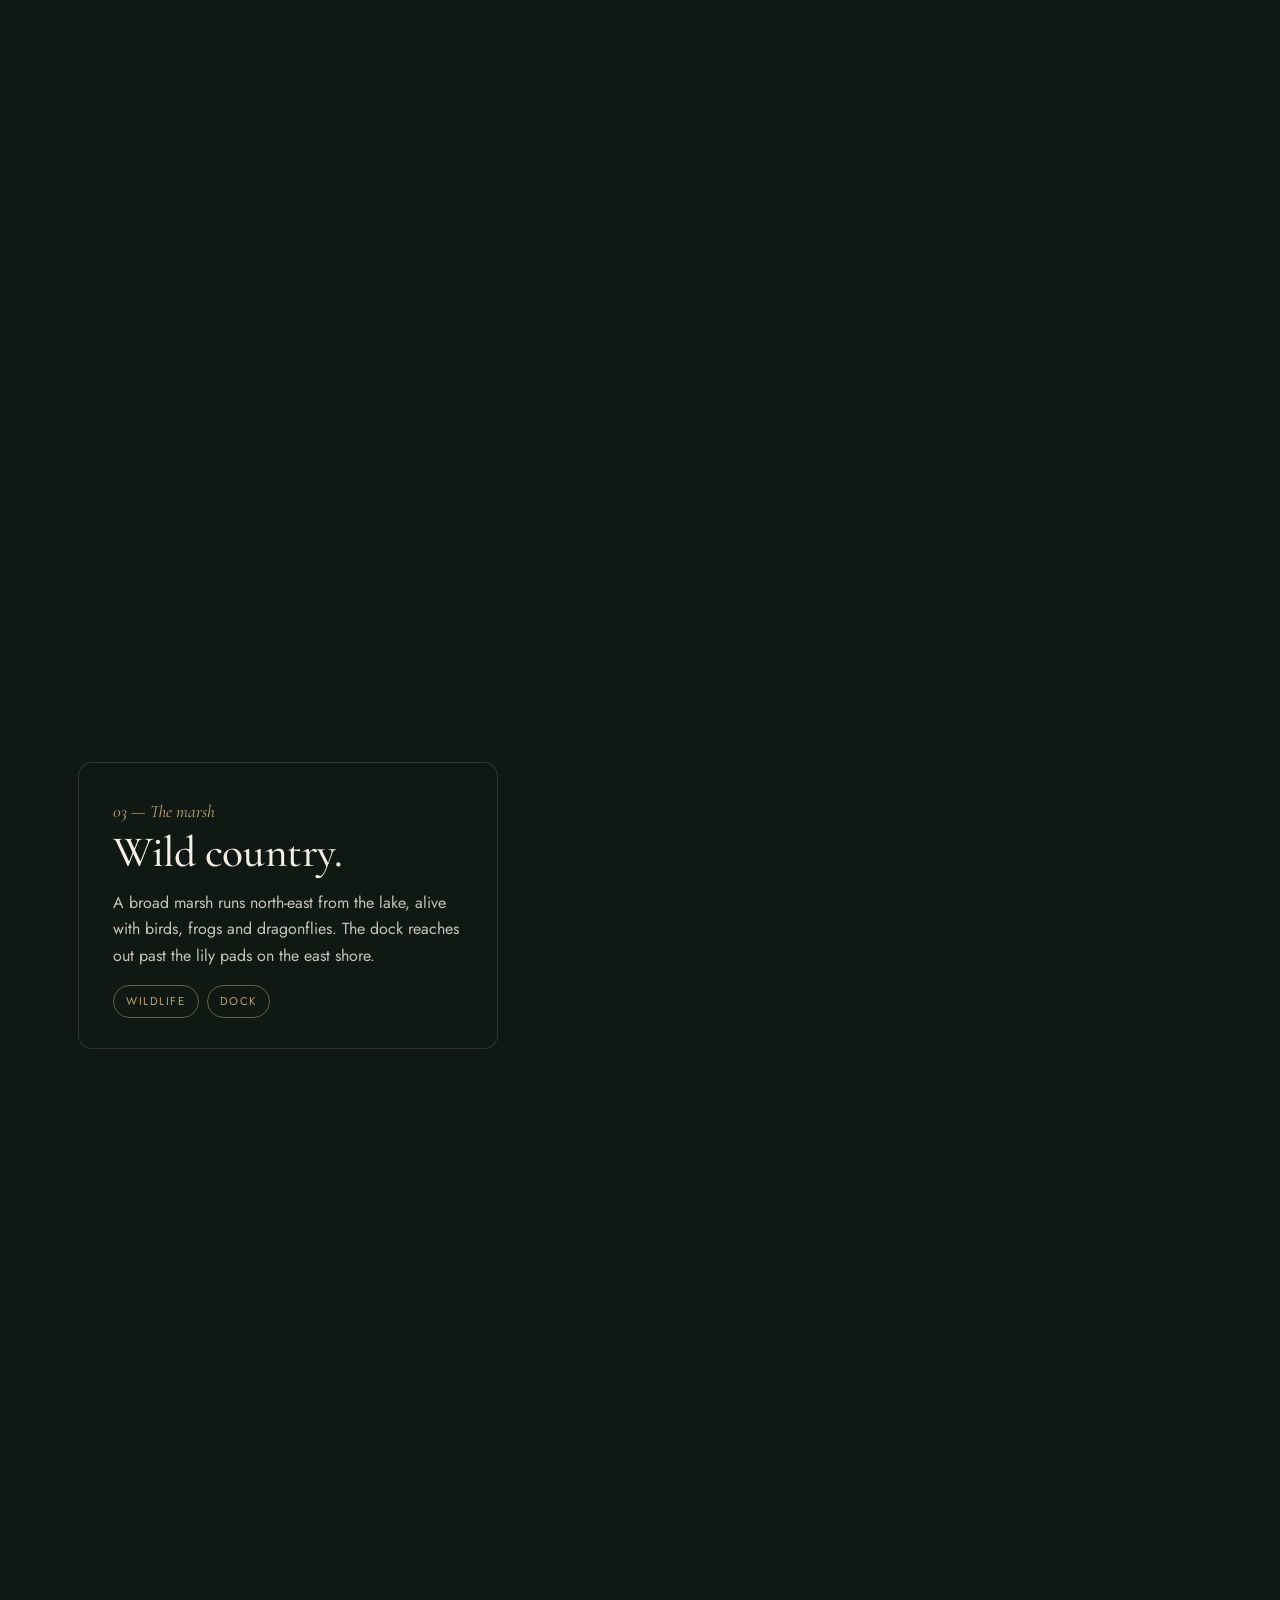
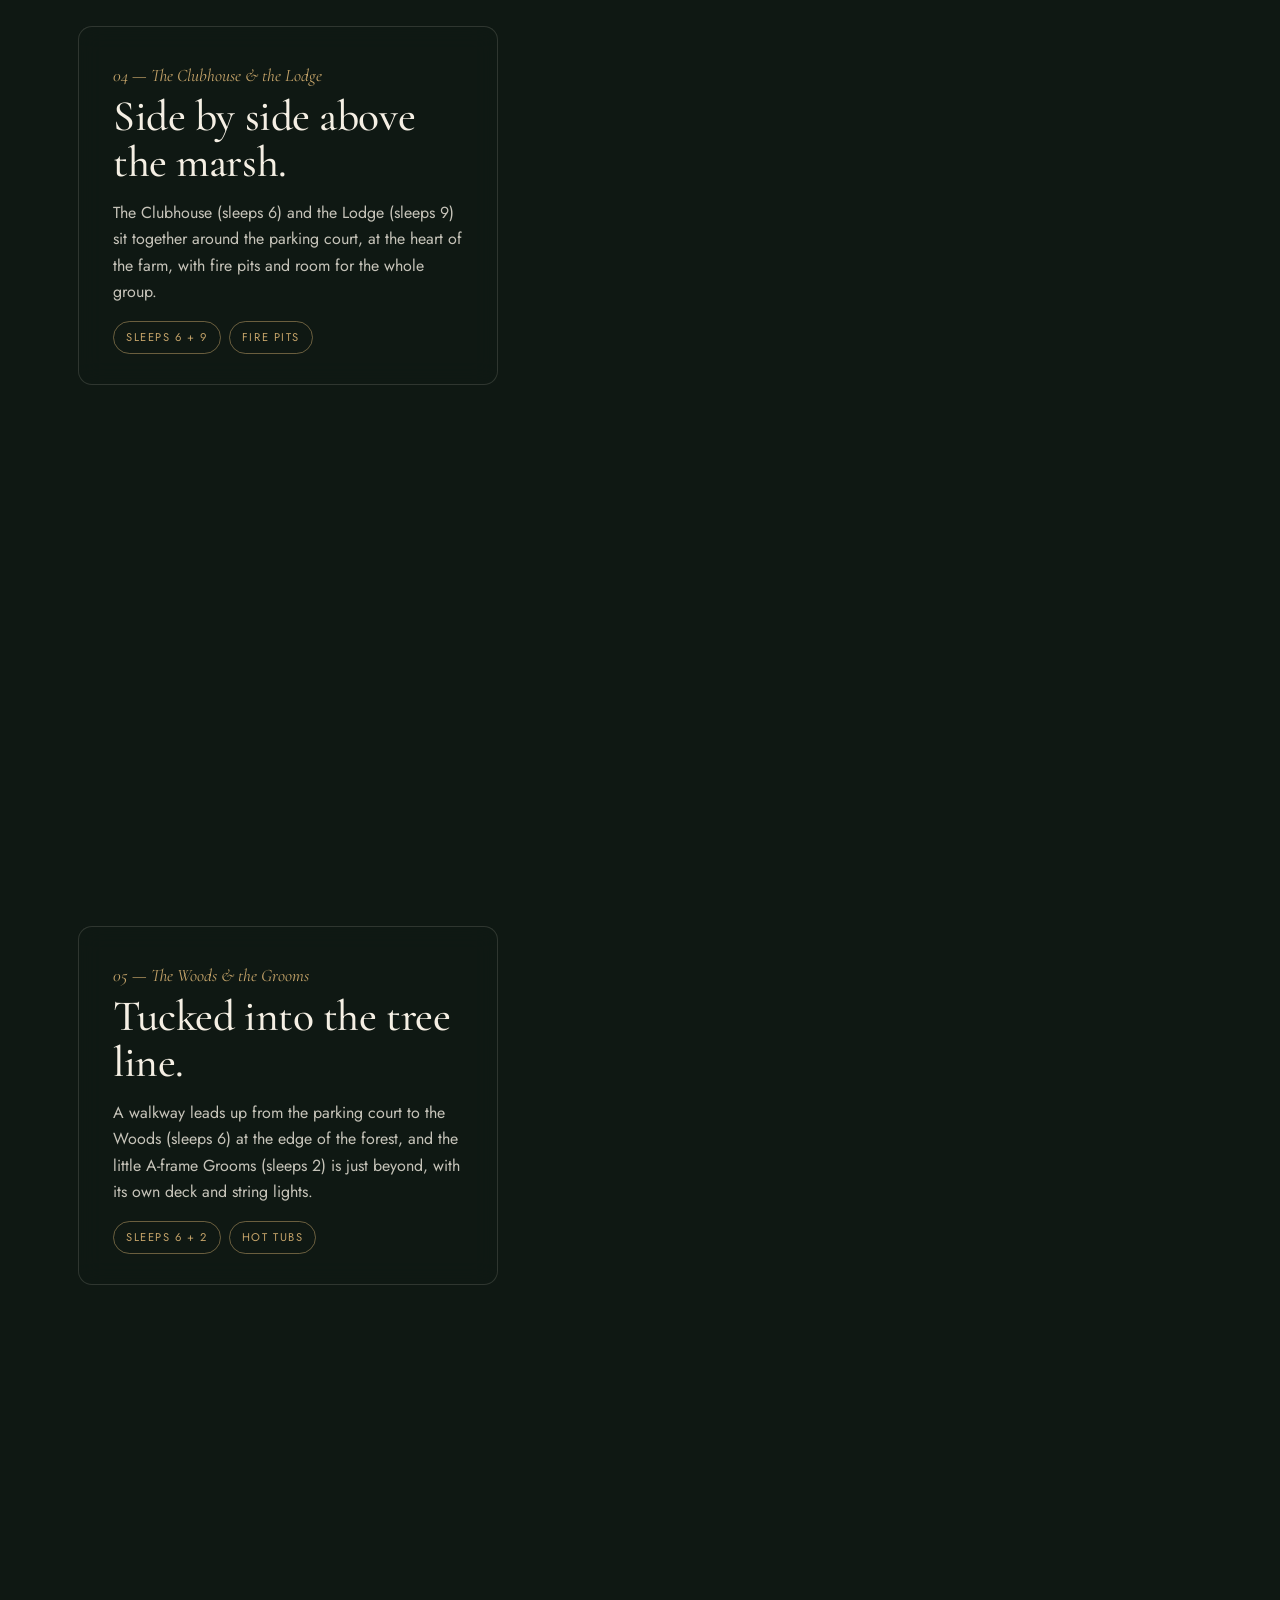
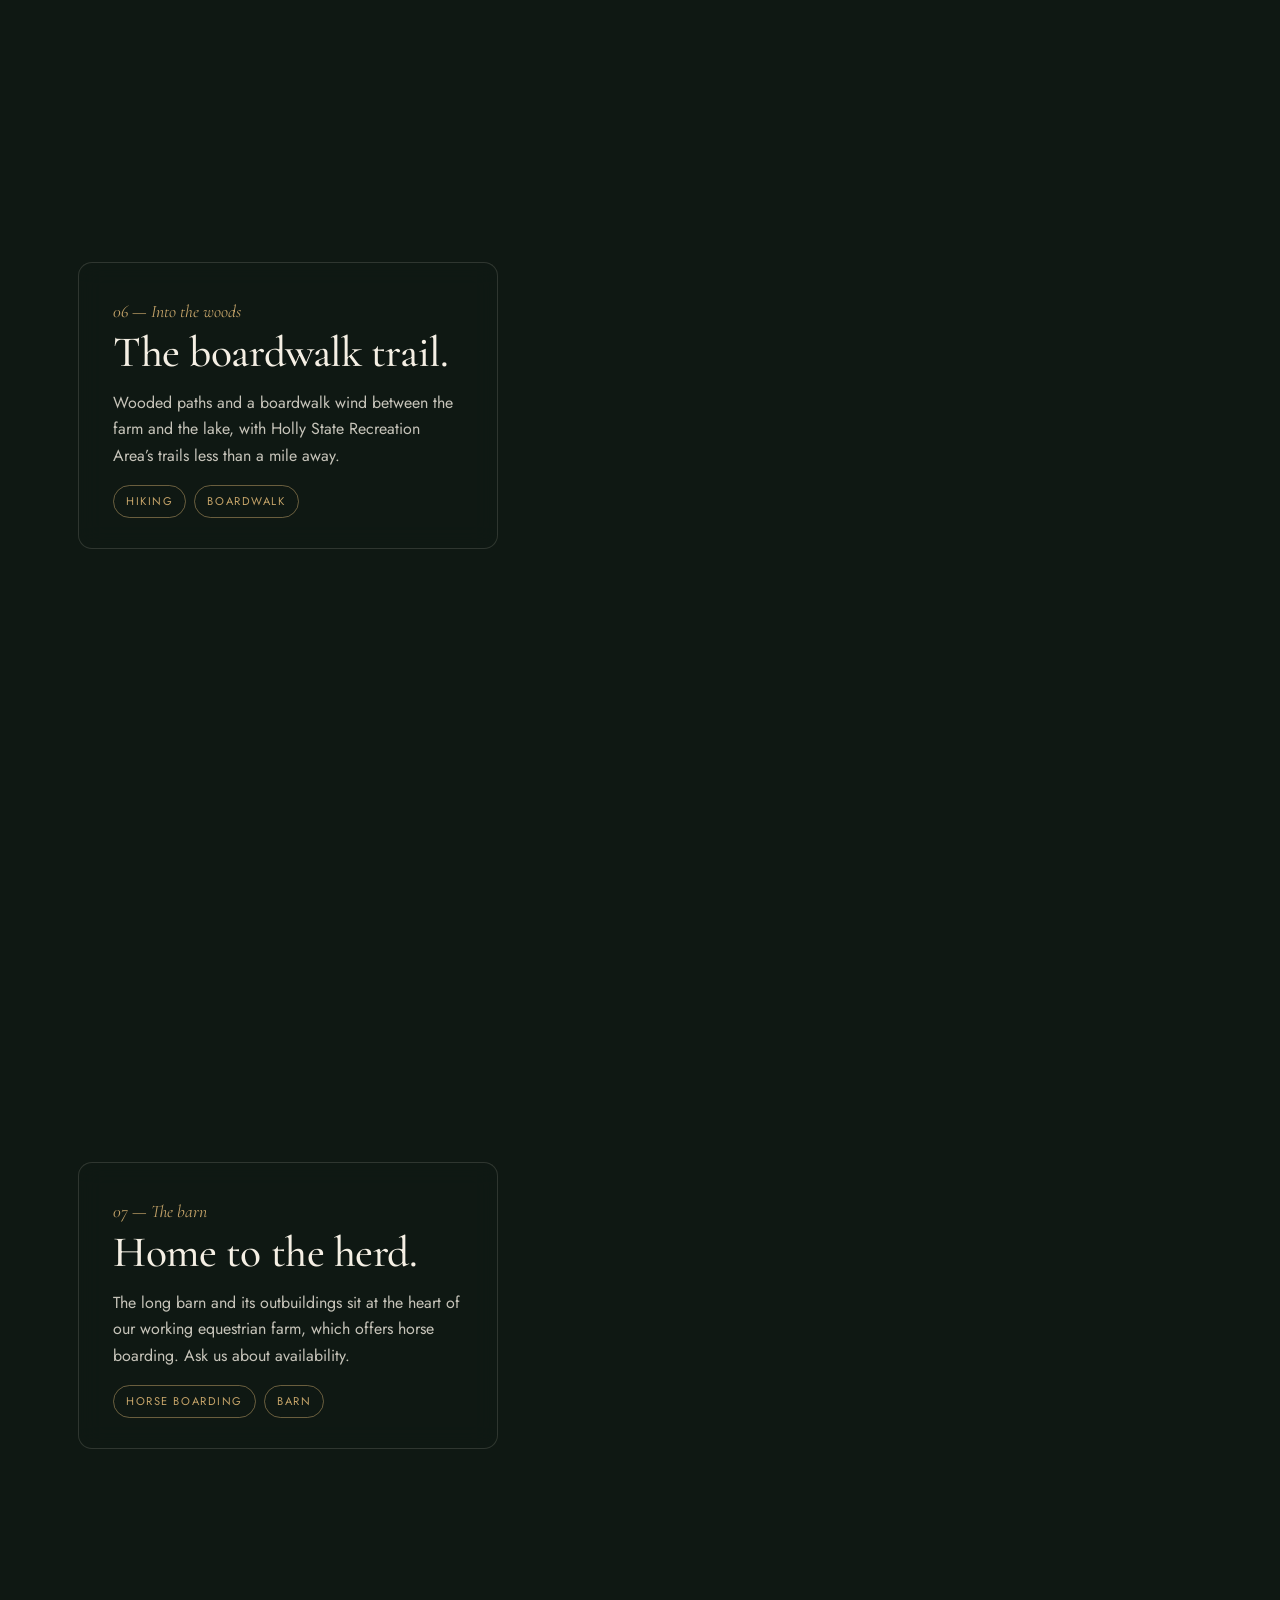
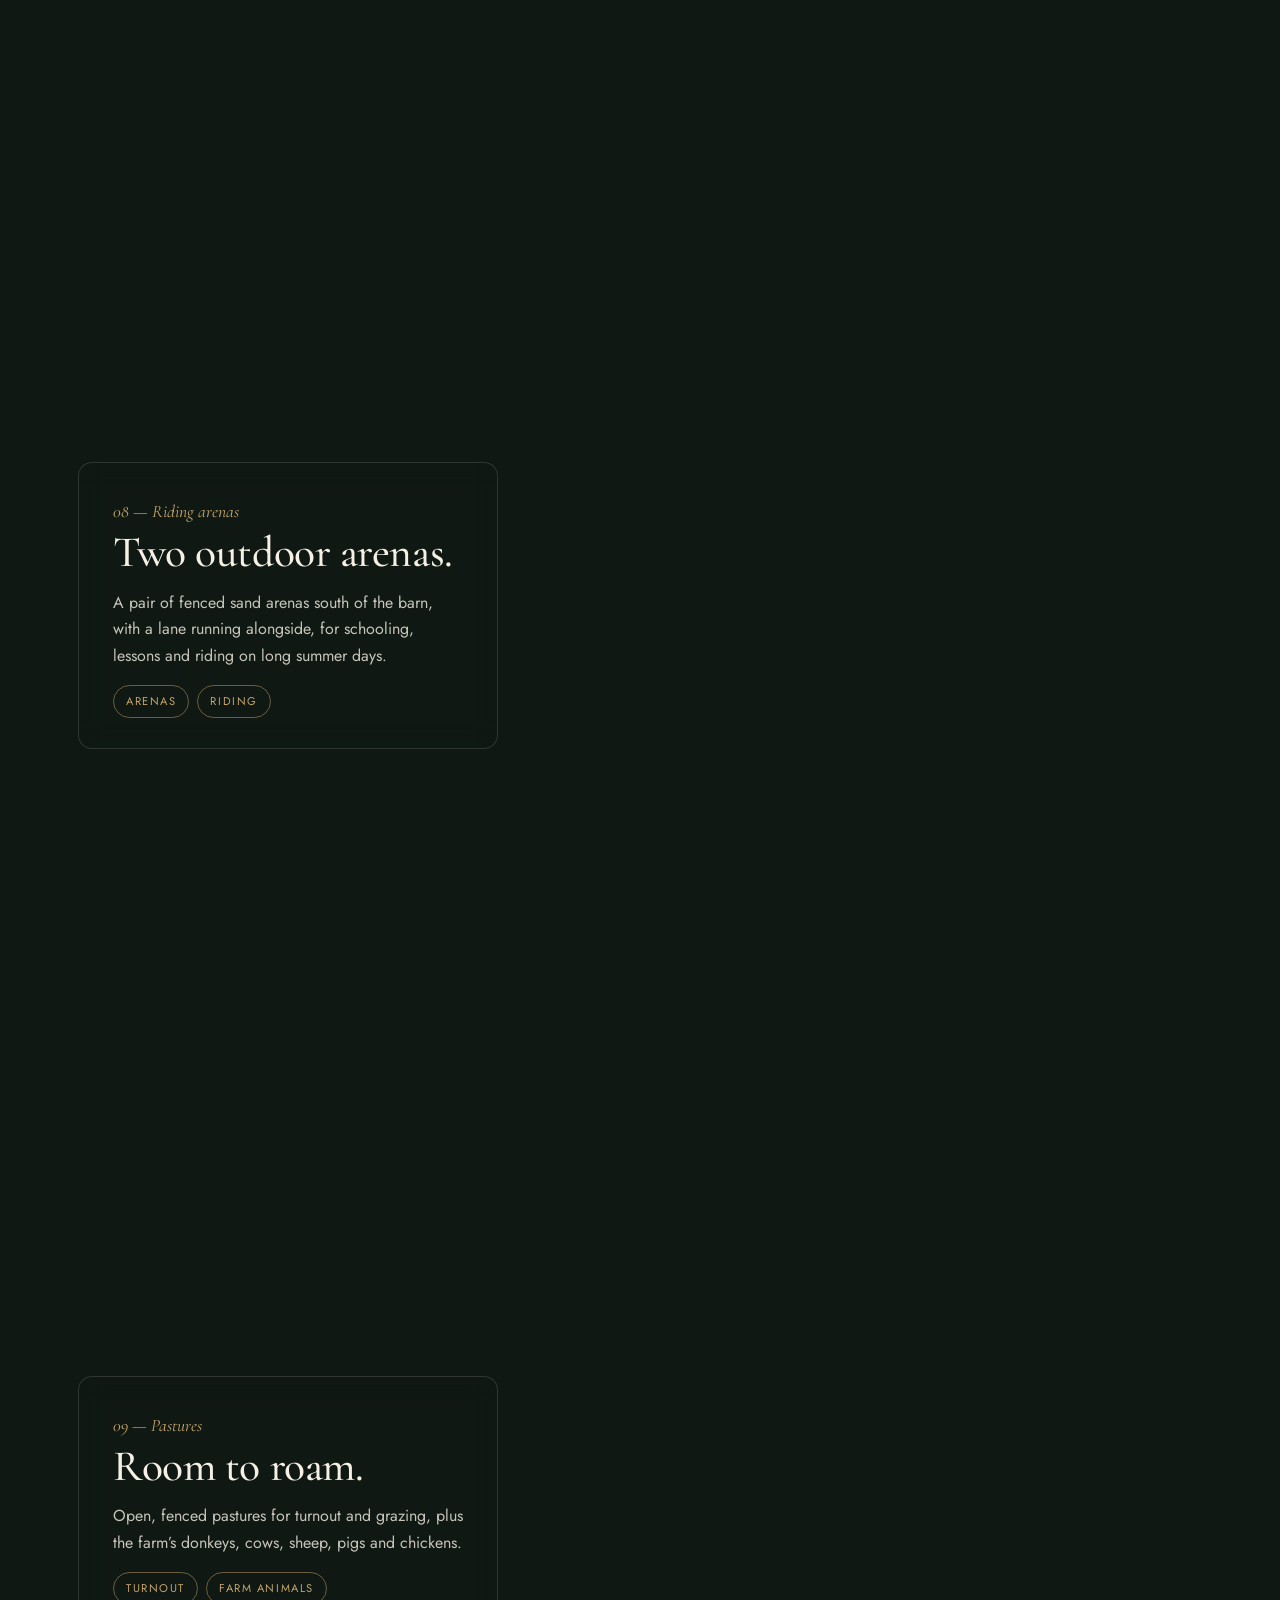
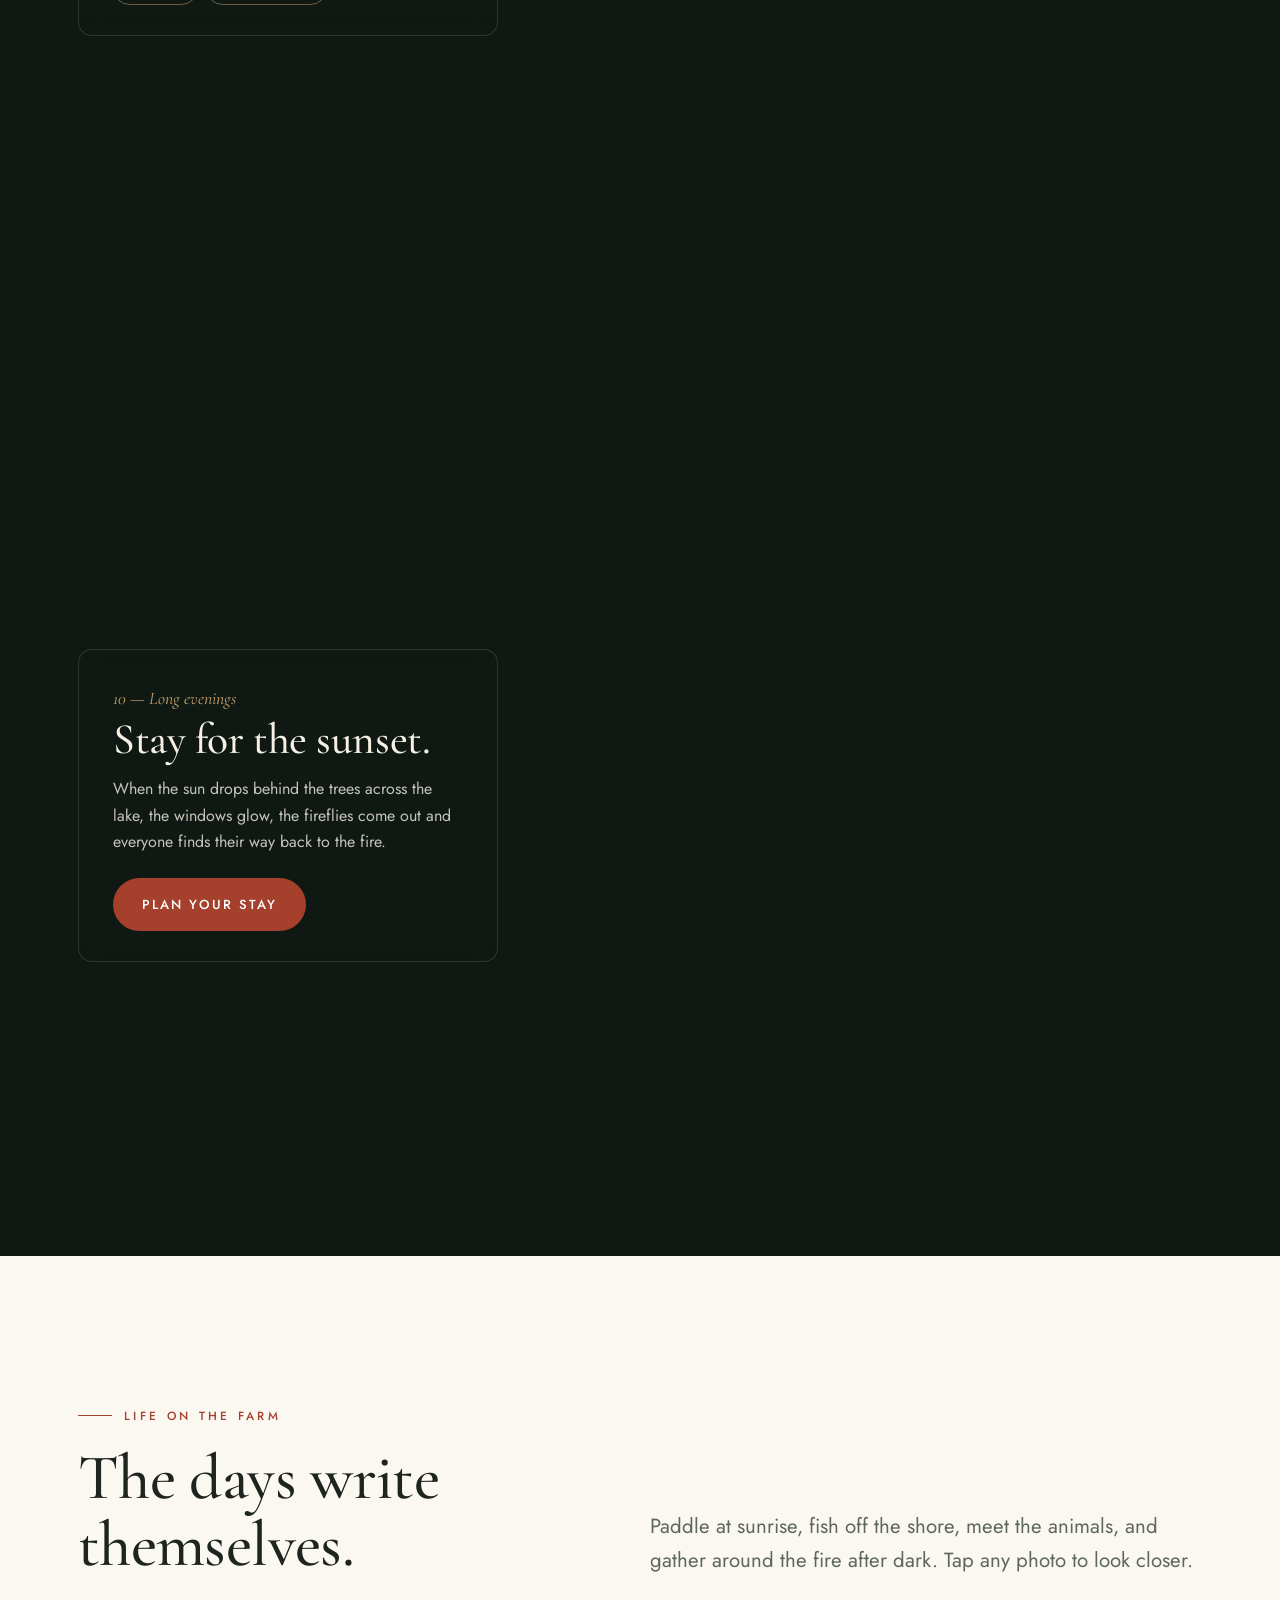
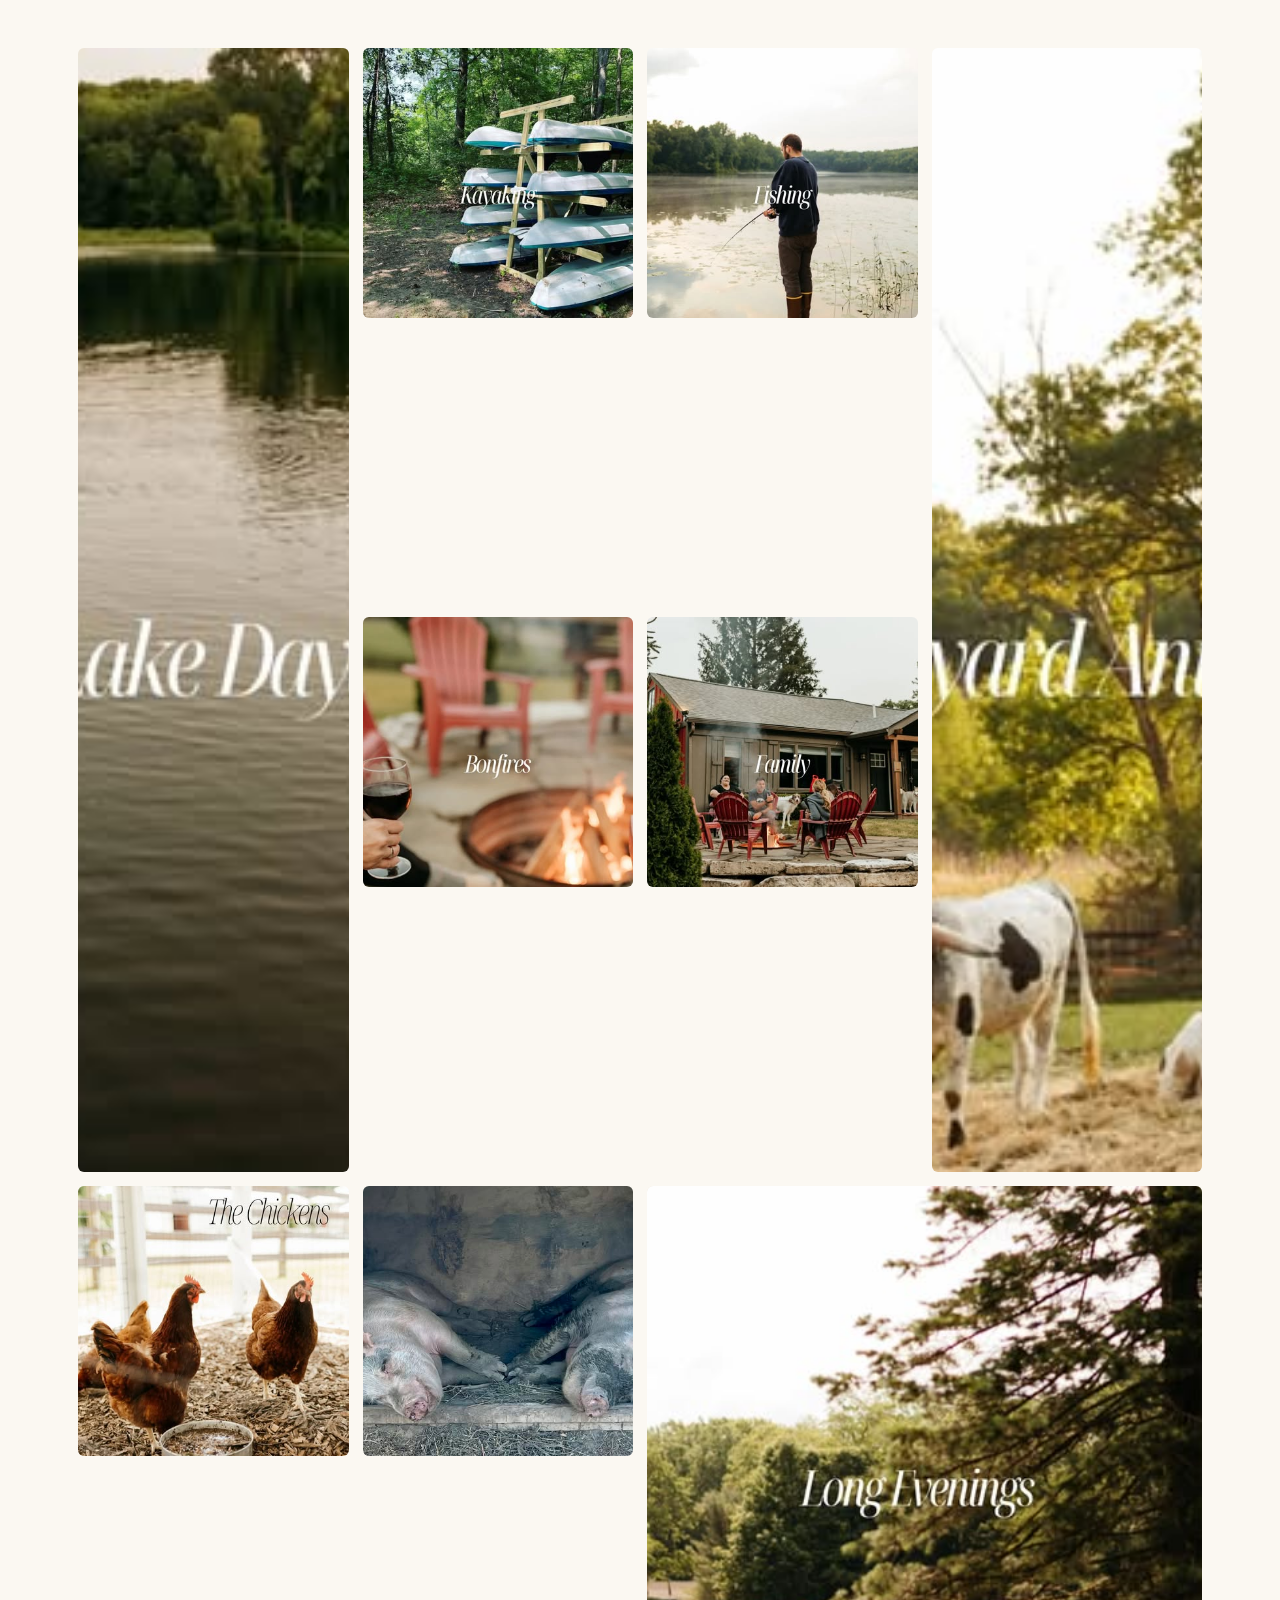
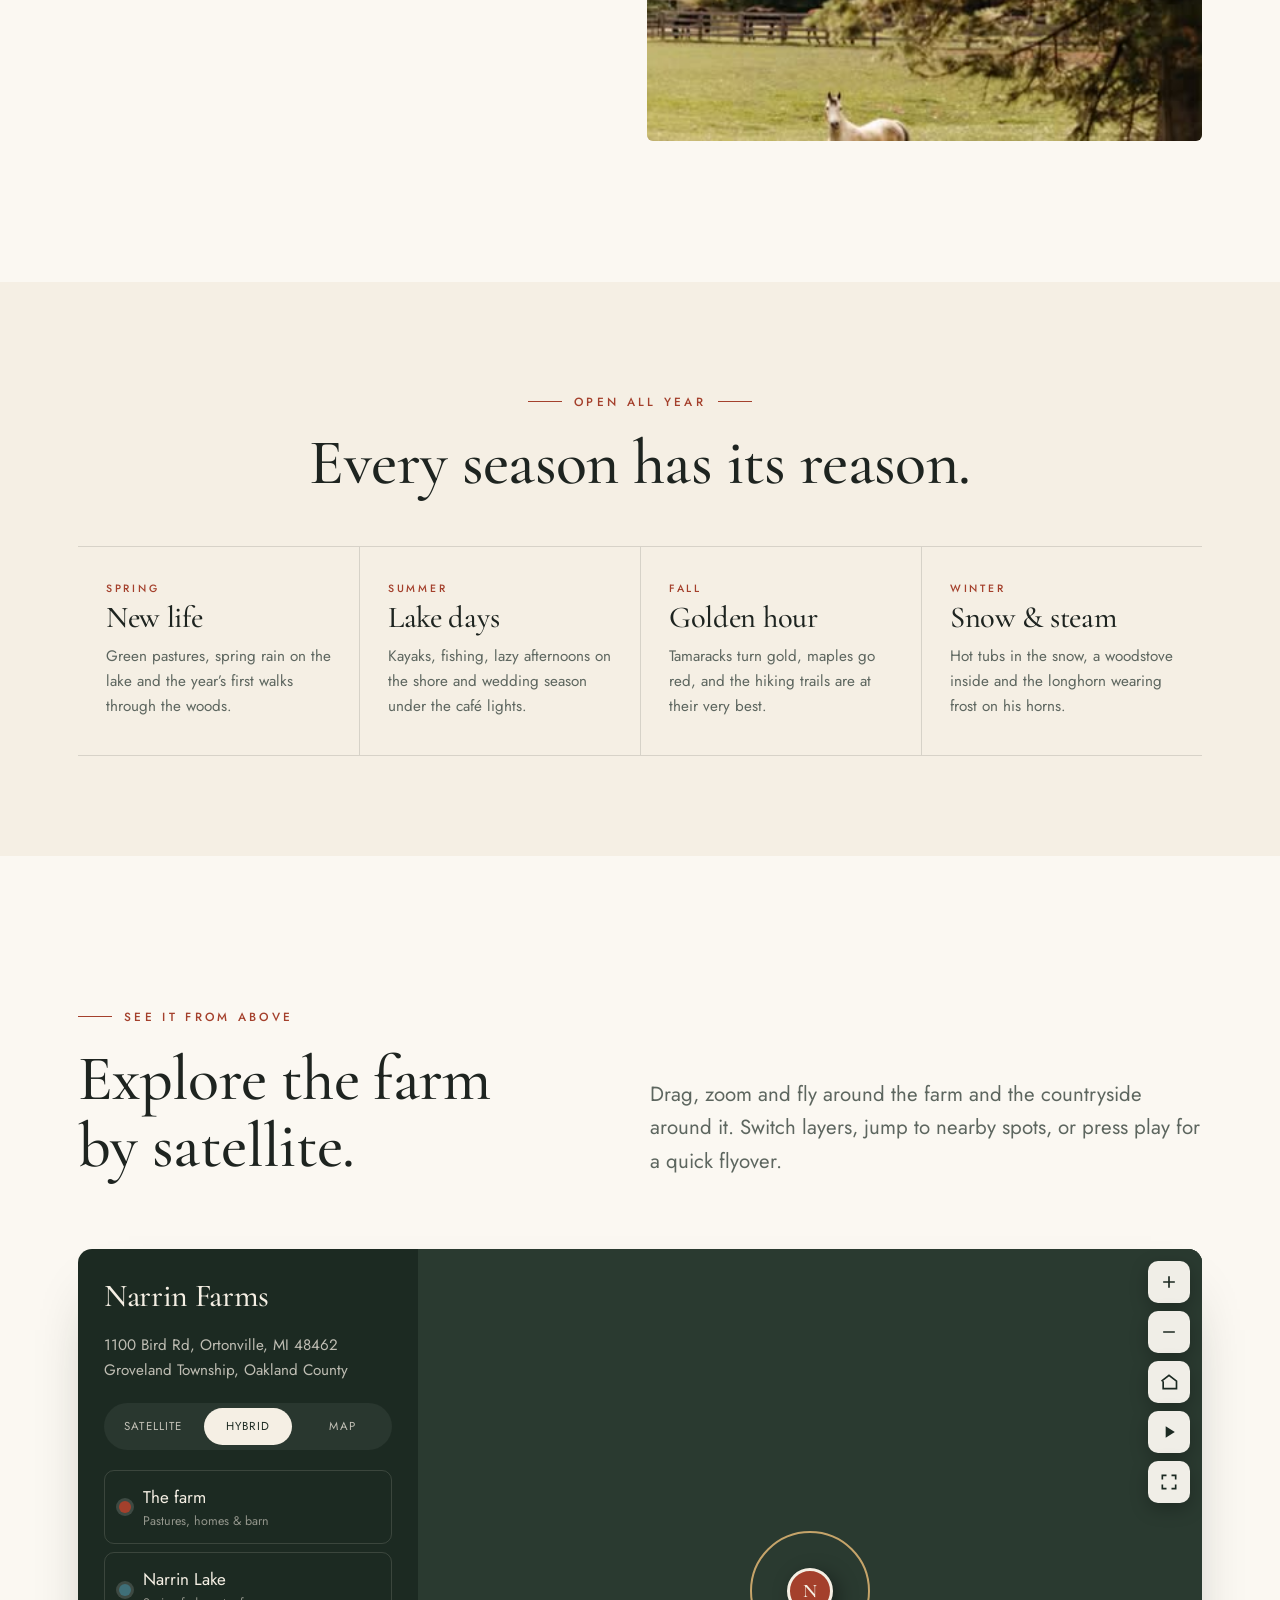
==== commit 42c750fc: "Place the four homes and the marsh from the owner's markup The Clubhouse, Lodge, Woods and Grooms ar" ====
--- a/index.html
+++ b/index.html
@@ -196,30 +196,31 @@
           <span class="eyebrow">Walk the farm</span>
           <h2>Scroll to take the tour.</h2>
         </div>
-        <p class="lede reveal d1">A 3D model of Narrin Farms, laid out from satellite imagery. Keep scrolling and we’ll fly you over the lake, past the dock and the homes, out to the barn, arenas and pastures, and on into the evening.</p>
-      </div>
-    </div>
-
-    <div class="tour-stage" style="height: 900vh">
+        <p class="lede reveal d1">A 3D model of Narrin Farms, laid out from satellite imagery. Keep scrolling and we’ll fly you over the lake and the marsh, past each of the four homes, out to the barn, arenas and pastures, and on into the evening.</p>
+      </div>
+    </div>
+
+    <div class="tour-stage" style="height: 1000vh">
       <div class="tour-sticky">
         <canvas class="tour-canvas" aria-hidden="true"></canvas>
         <div class="tour-fallback" style="background-image:url('assets/img/lake-days.jpg')"></div>
         <div class="tour-vignette"></div>
         <div class="tour-pin" aria-hidden="true"></div>
         <nav class="tour-hud" aria-label="Tour chapters"></nav>
-        <div class="tour-label">01 / 09</div>
+        <div class="tour-label">01 / 10</div>
         <div class="tour-progress"></div>
       </div>
       <div class="tour-steps">
         <div class="tour-step"><div class="tour-card"><span class="num">01 — The farm</span><h3>Woods, water &amp; open pasture.</h3><p>Fifty-six acres in Groveland Township: Narrin Lake to the west, ringed by forest, and the farm’s open fields, barn and arenas to the east.</p><div class="tags"><span>56 acres</span><span>4 homes</span><span>Ortonville, MI</span></div></div></div>
         <div class="tour-step"><div class="tour-card"><span class="num">02 — Narrin Lake</span><h3>A lake in the trees.</h3><p>Private-access, spring-fed and motor-free, with woods right down to the shoreline. Paddle its full length in a kayak or cast a line at sunrise.</p><div class="tags"><span>Kayaks</span><span>Fishing</span><span>No motors</span></div></div></div>
-        <div class="tour-step"><div class="tour-card"><span class="num">03 — Dock &amp; marsh</span><h3>Down to the water.</h3><p>A wooden dock reaches out past the lily pads on the east shore, beside a wide marsh that’s alive with birds and frogs on summer evenings.</p><div class="tags"><span>Dock</span><span>Wildlife</span></div></div></div>
-        <div class="tour-step"><div class="tour-card"><span class="num">04 — The homes</span><h3>Your place on the farm.</h3><p>The Lodge, the Clubhouse, the Woods and the Grooms sleep up to 23 guests together — with hot tubs, fire pits and the lake all close by, just up the drive from the barn.</p><div class="tags"><span>Sleeps 2–9</span><span>Hot tubs</span><span>Fire pits</span></div></div></div>
-        <div class="tour-step"><div class="tour-card"><span class="num">05 — Into the woods</span><h3>The boardwalk trail.</h3><p>Wooded paths and a boardwalk wind between the farm and the lake, with Holly State Recreation Area’s trails less than a mile away.</p><div class="tags"><span>Hiking</span><span>Boardwalk</span></div></div></div>
-        <div class="tour-step"><div class="tour-card"><span class="num">06 — The barn</span><h3>Home to the herd.</h3><p>The long barn and its outbuildings sit at the heart of our working equestrian farm, which offers horse boarding. Ask us about availability.</p><div class="tags"><span>Horse boarding</span><span>Barn</span></div></div></div>
-        <div class="tour-step"><div class="tour-card"><span class="num">07 — Riding arenas</span><h3>Two outdoor arenas.</h3><p>A pair of fenced sand arenas south of the barn, with a lane running alongside, for schooling, lessons and riding on long summer days.</p><div class="tags"><span>Arenas</span><span>Riding</span></div></div></div>
-        <div class="tour-step"><div class="tour-card"><span class="num">08 — Pastures</span><h3>Room to roam.</h3><p>Open, fenced pastures for turnout and grazing, plus the farm’s donkeys, cows, sheep, pigs and chickens.</p><div class="tags"><span>Turnout</span><span>Farm animals</span></div></div></div>
-        <div class="tour-step"><div class="tour-card"><span class="num">09 — Long evenings</span><h3>Stay for the sunset.</h3><p>When the sun drops behind the trees across the lake, the windows glow, the fireflies come out and everyone finds their way back to the fire.</p><a class="btn" href="contact.html?type=stay" style="margin-top:6px">Plan your stay</a></div></div>
+        <div class="tour-step"><div class="tour-card"><span class="num">03 — The marsh</span><h3>Wild country.</h3><p>A broad marsh runs north-east from the lake, alive with birds, frogs and dragonflies. The dock reaches out past the lily pads on the east shore.</p><div class="tags"><span>Wildlife</span><span>Dock</span></div></div></div>
+        <div class="tour-step"><div class="tour-card"><span class="num">04 — The Clubhouse &amp; the Lodge</span><h3>Side by side above the marsh.</h3><p>The Clubhouse (sleeps 6) and the Lodge (sleeps 9) sit together around the parking court, at the heart of the farm, with fire pits and room for the whole group.</p><div class="tags"><span>Sleeps 6 + 9</span><span>Fire pits</span></div></div></div>
+        <div class="tour-step"><div class="tour-card"><span class="num">05 — The Woods &amp; the Grooms</span><h3>Tucked into the tree line.</h3><p>A walkway leads up from the parking court to the Woods (sleeps 6) at the edge of the forest, and the little A-frame Grooms (sleeps 2) is just beyond, with its own deck and string lights.</p><div class="tags"><span>Sleeps 6 + 2</span><span>Hot tubs</span></div></div></div>
+        <div class="tour-step"><div class="tour-card"><span class="num">06 — Into the woods</span><h3>The boardwalk trail.</h3><p>Wooded paths and a boardwalk wind between the farm and the lake, with Holly State Recreation Area’s trails less than a mile away.</p><div class="tags"><span>Hiking</span><span>Boardwalk</span></div></div></div>
+        <div class="tour-step"><div class="tour-card"><span class="num">07 — The barn</span><h3>Home to the herd.</h3><p>The long barn and its outbuildings sit at the heart of our working equestrian farm, which offers horse boarding. Ask us about availability.</p><div class="tags"><span>Horse boarding</span><span>Barn</span></div></div></div>
+        <div class="tour-step"><div class="tour-card"><span class="num">08 — Riding arenas</span><h3>Two outdoor arenas.</h3><p>A pair of fenced sand arenas south of the barn, with a lane running alongside, for schooling, lessons and riding on long summer days.</p><div class="tags"><span>Arenas</span><span>Riding</span></div></div></div>
+        <div class="tour-step"><div class="tour-card"><span class="num">09 — Pastures</span><h3>Room to roam.</h3><p>Open, fenced pastures for turnout and grazing, plus the farm’s donkeys, cows, sheep, pigs and chickens.</p><div class="tags"><span>Turnout</span><span>Farm animals</span></div></div></div>
+        <div class="tour-step"><div class="tour-card"><span class="num">10 — Long evenings</span><h3>Stay for the sunset.</h3><p>When the sun drops behind the trees across the lake, the windows glow, the fireflies come out and everyone finds their way back to the fire.</p><a class="btn" href="contact.html?type=stay" style="margin-top:6px">Plan your stay</a></div></div>
       </div>
     </div>
   </section>
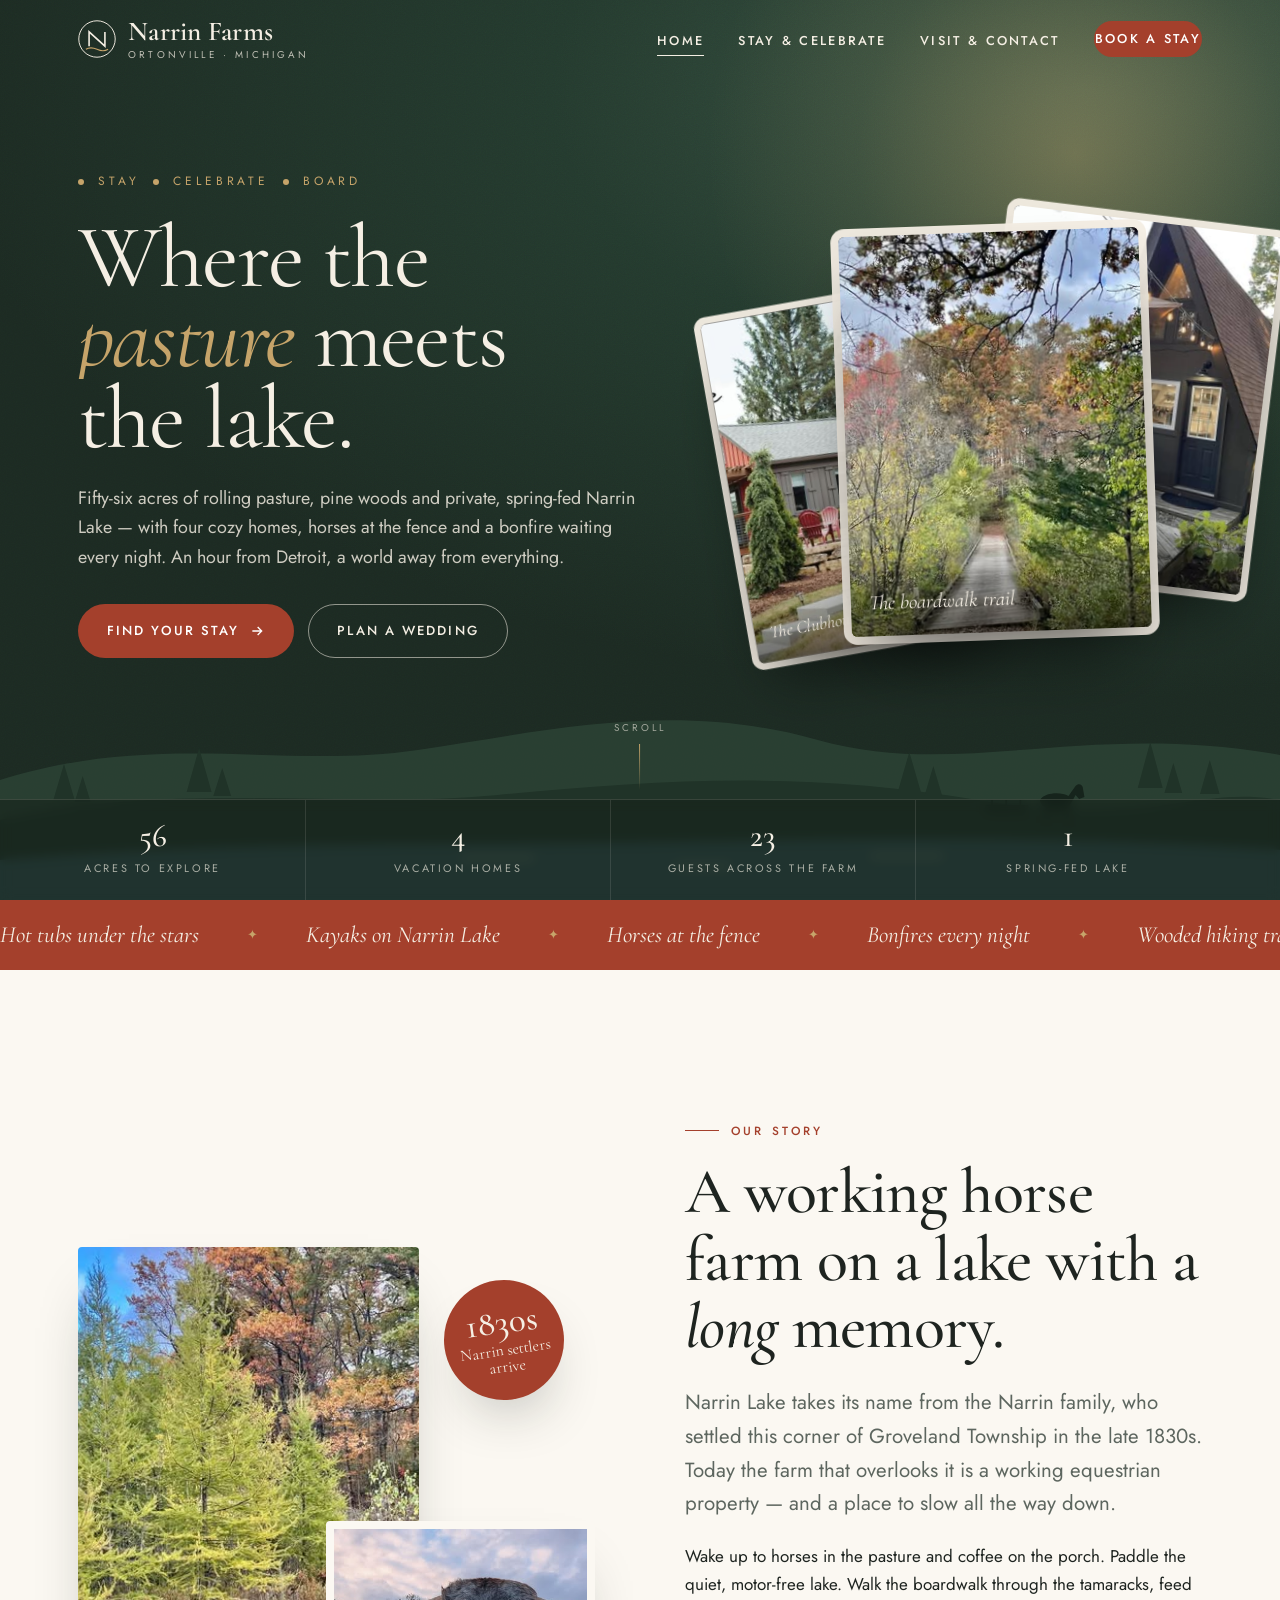
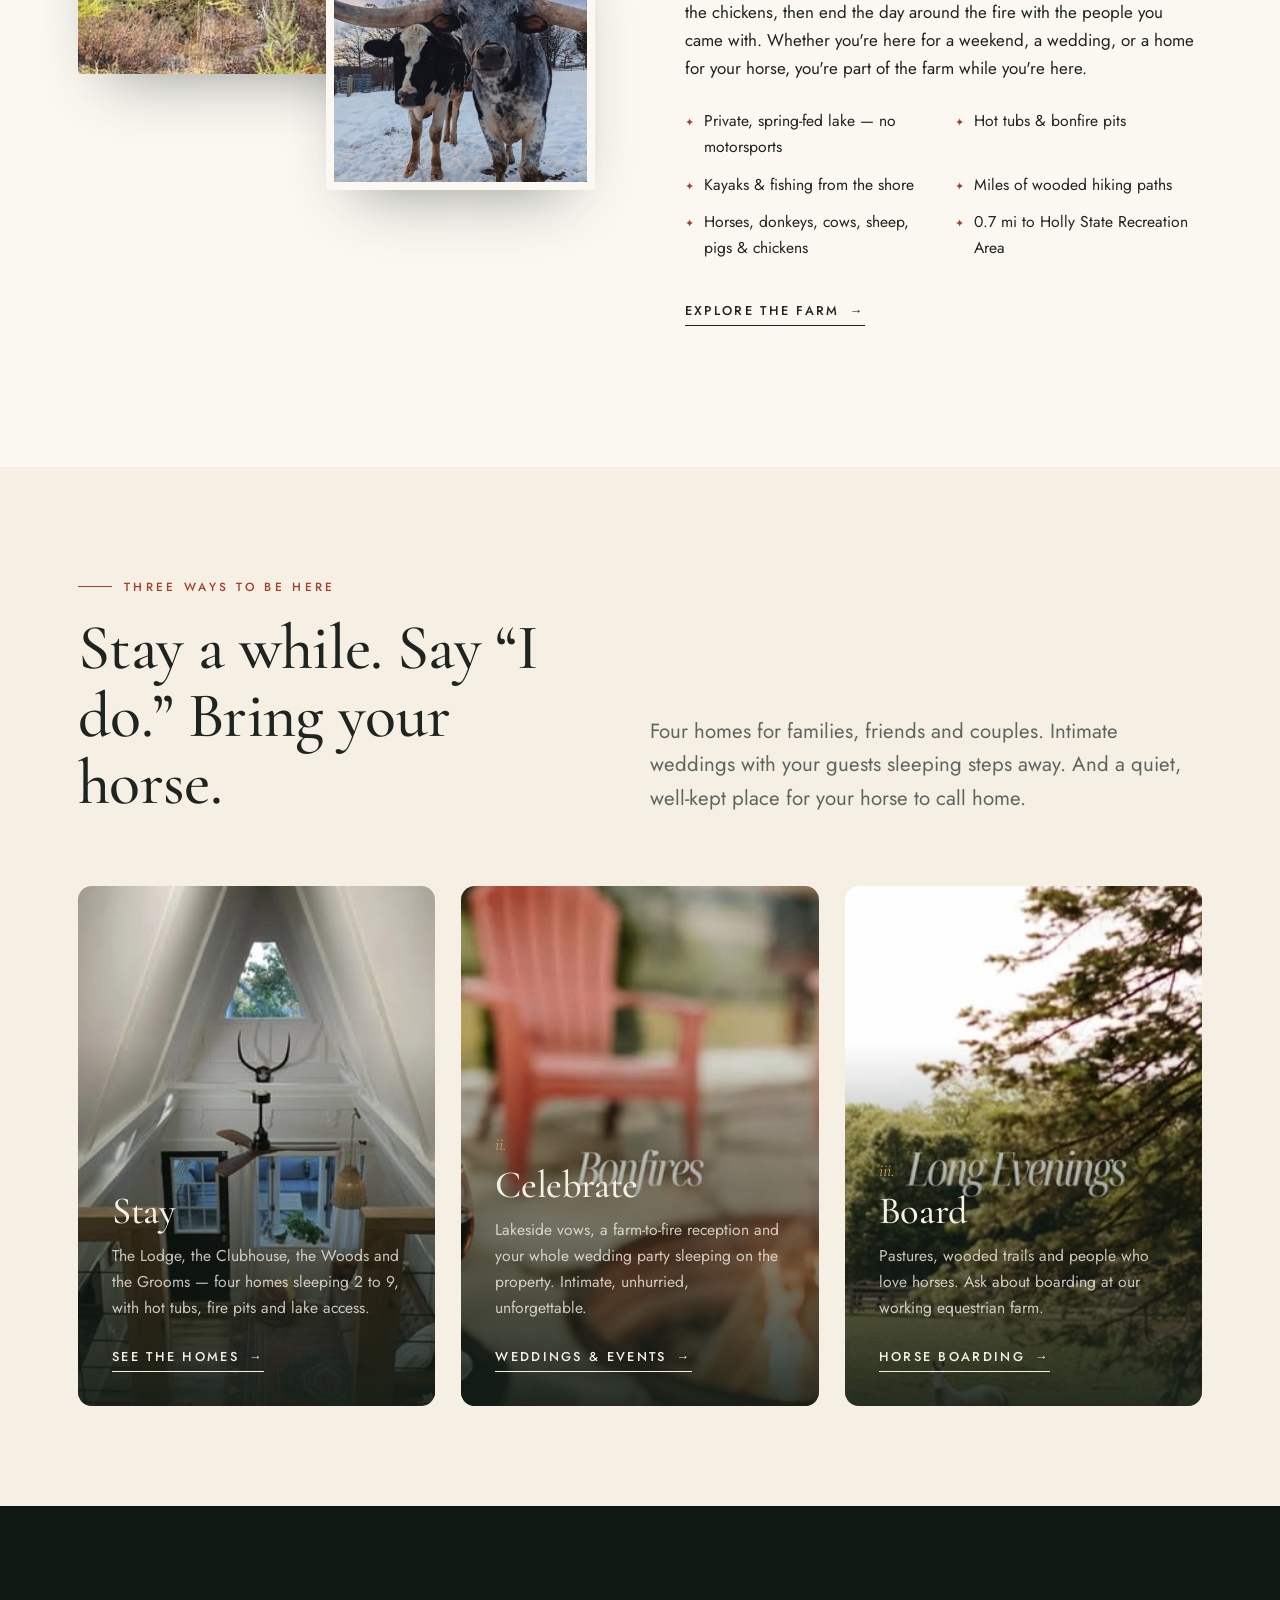
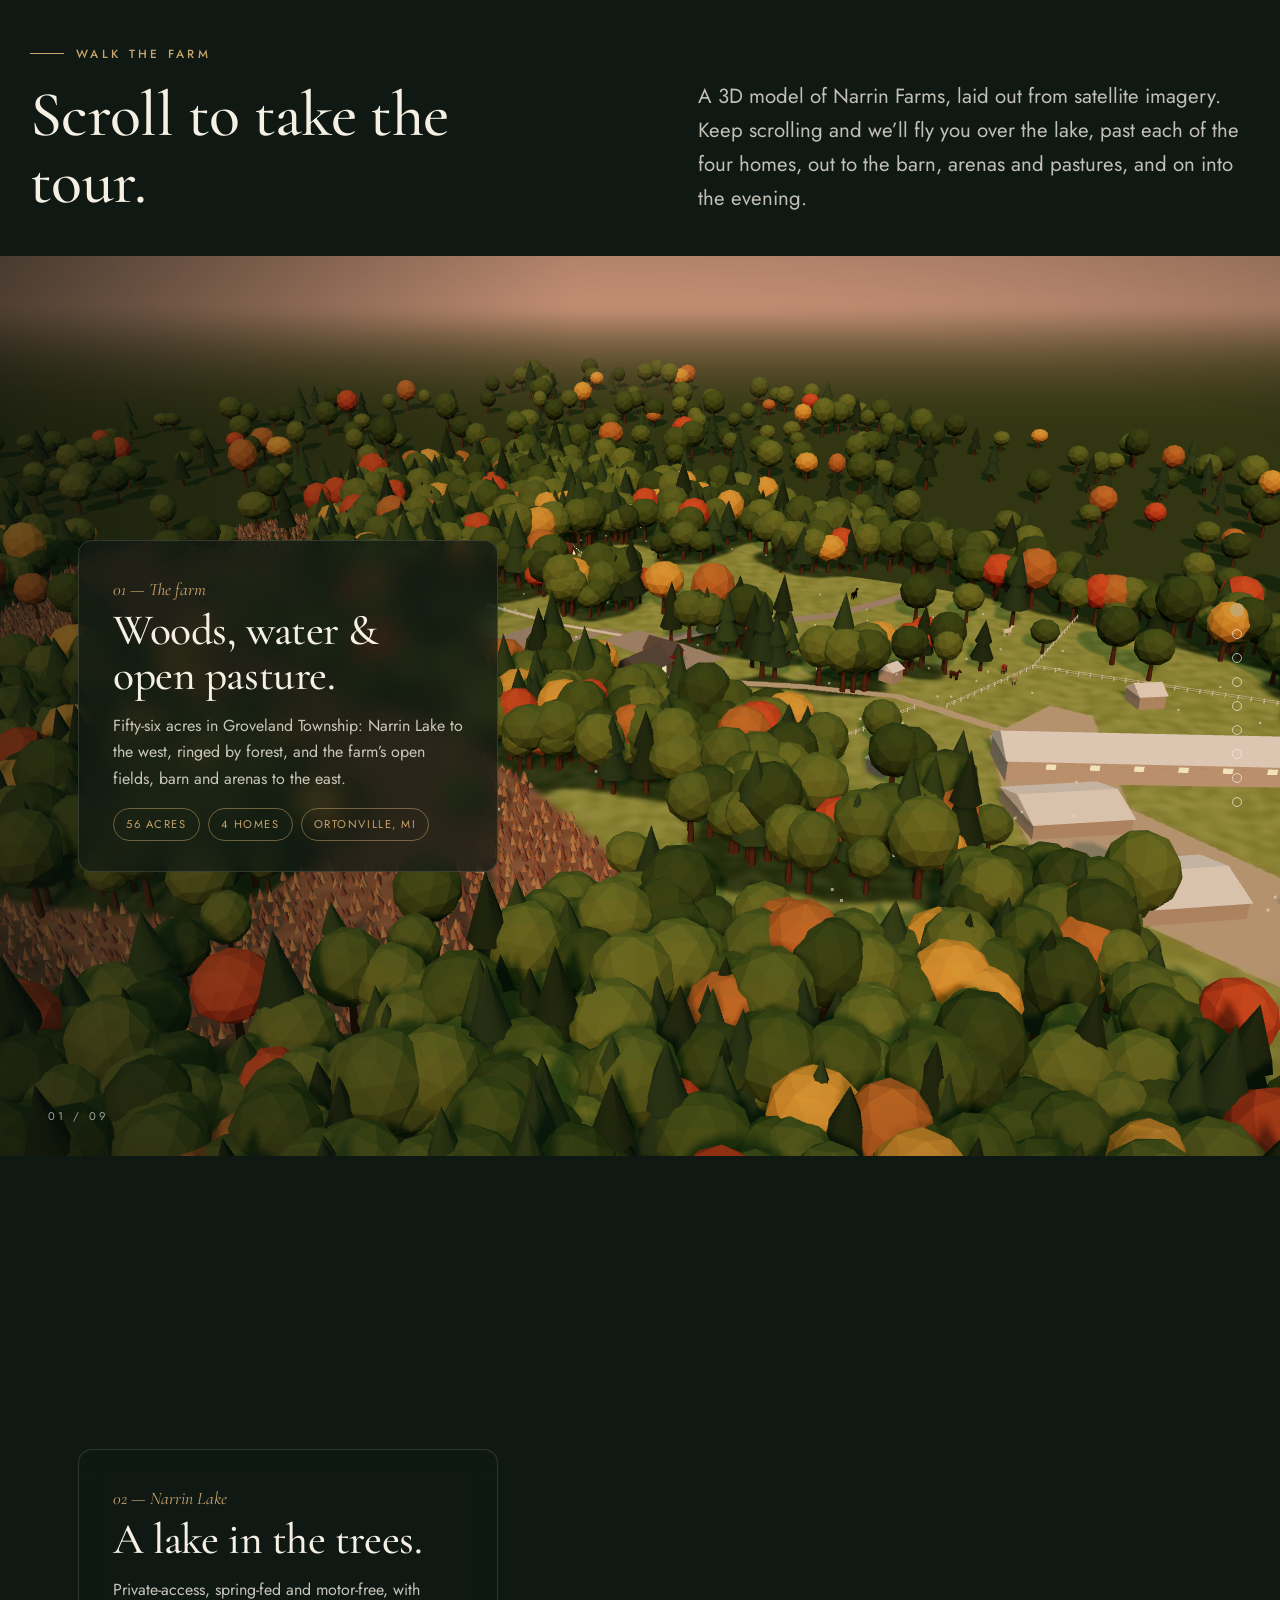
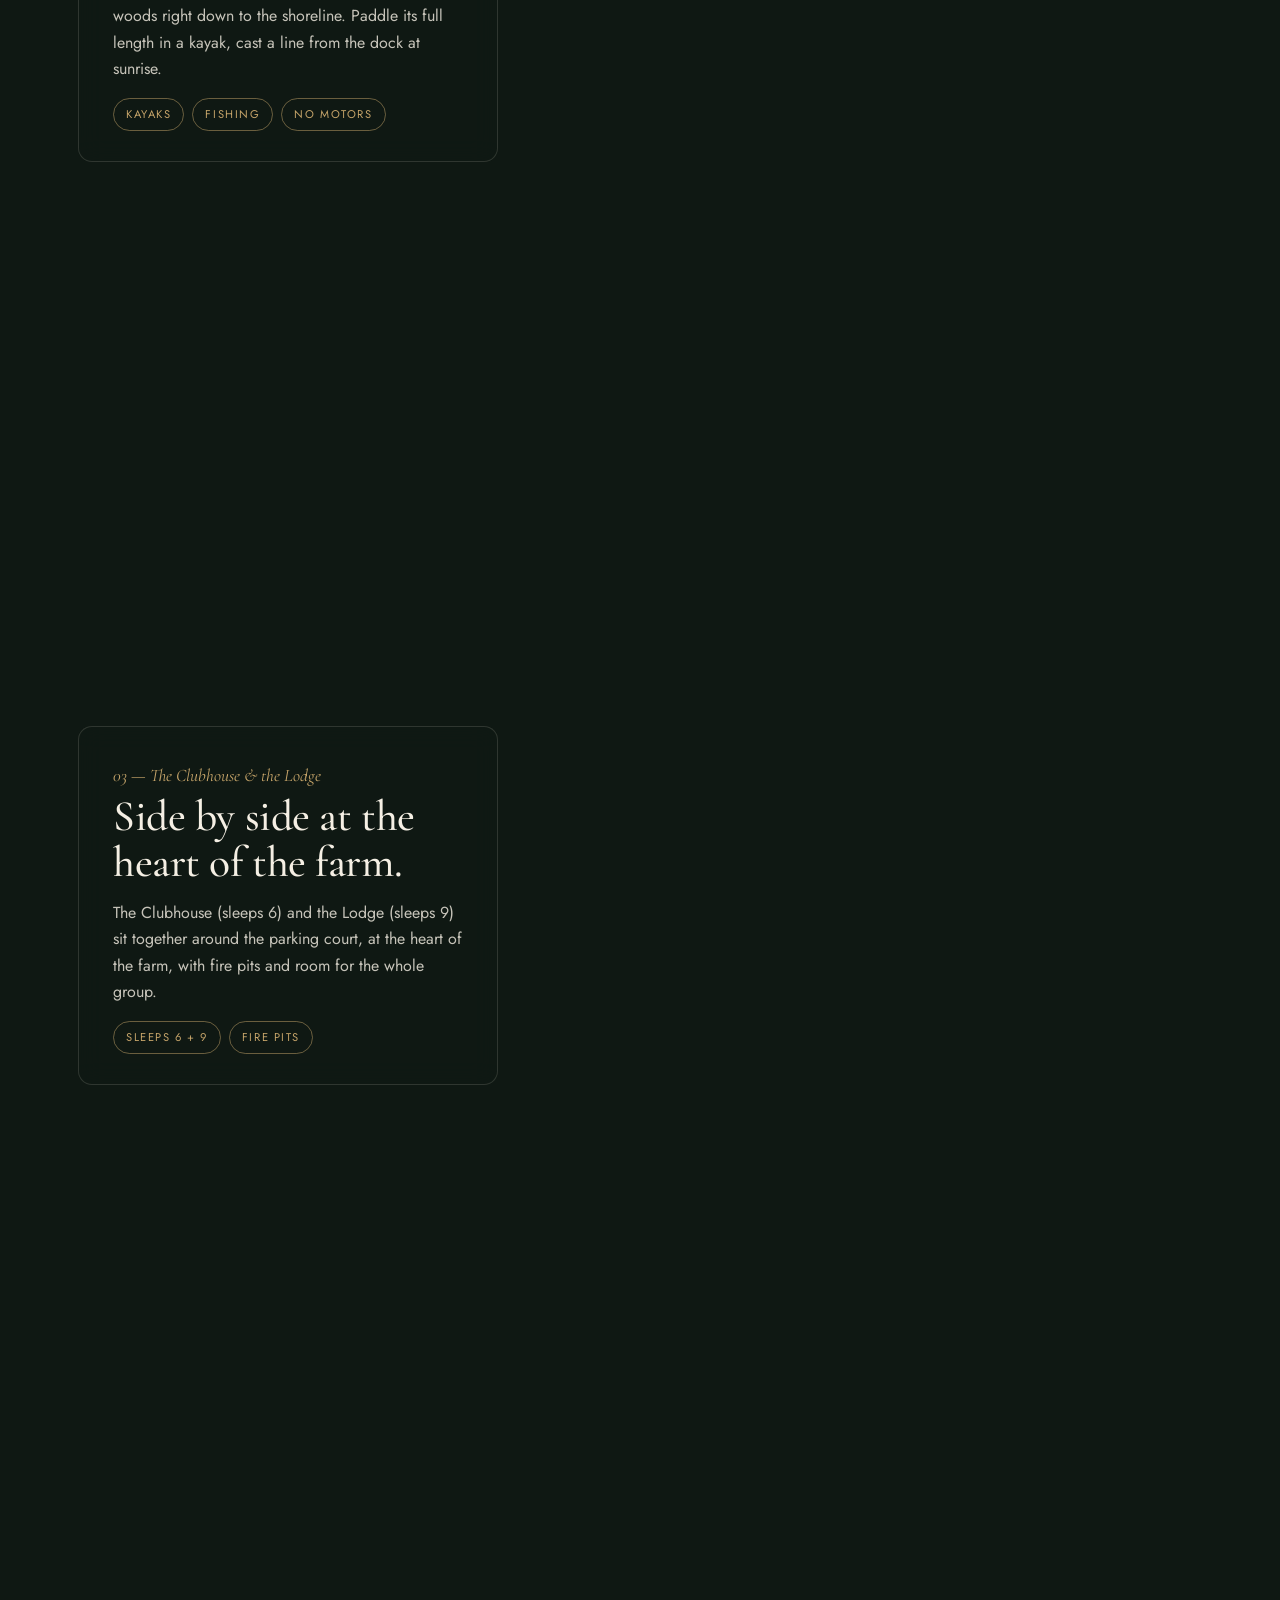
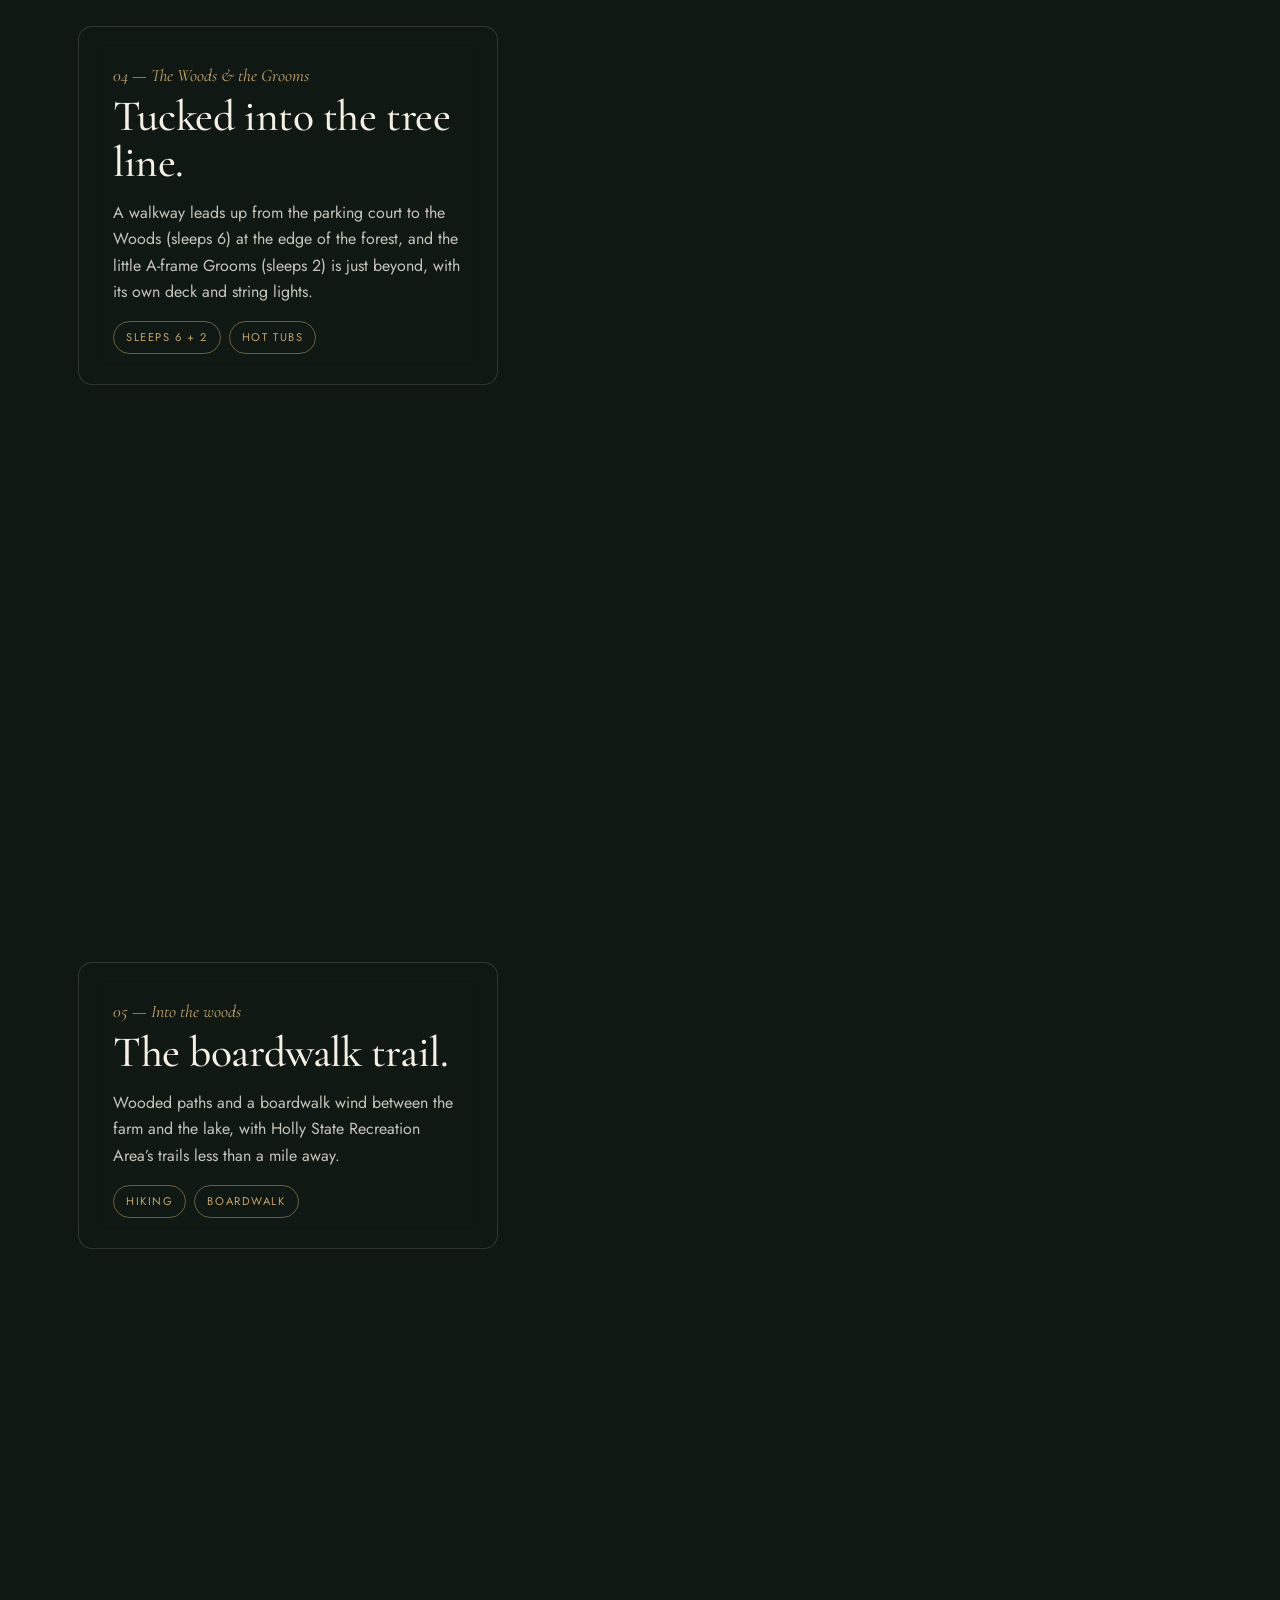
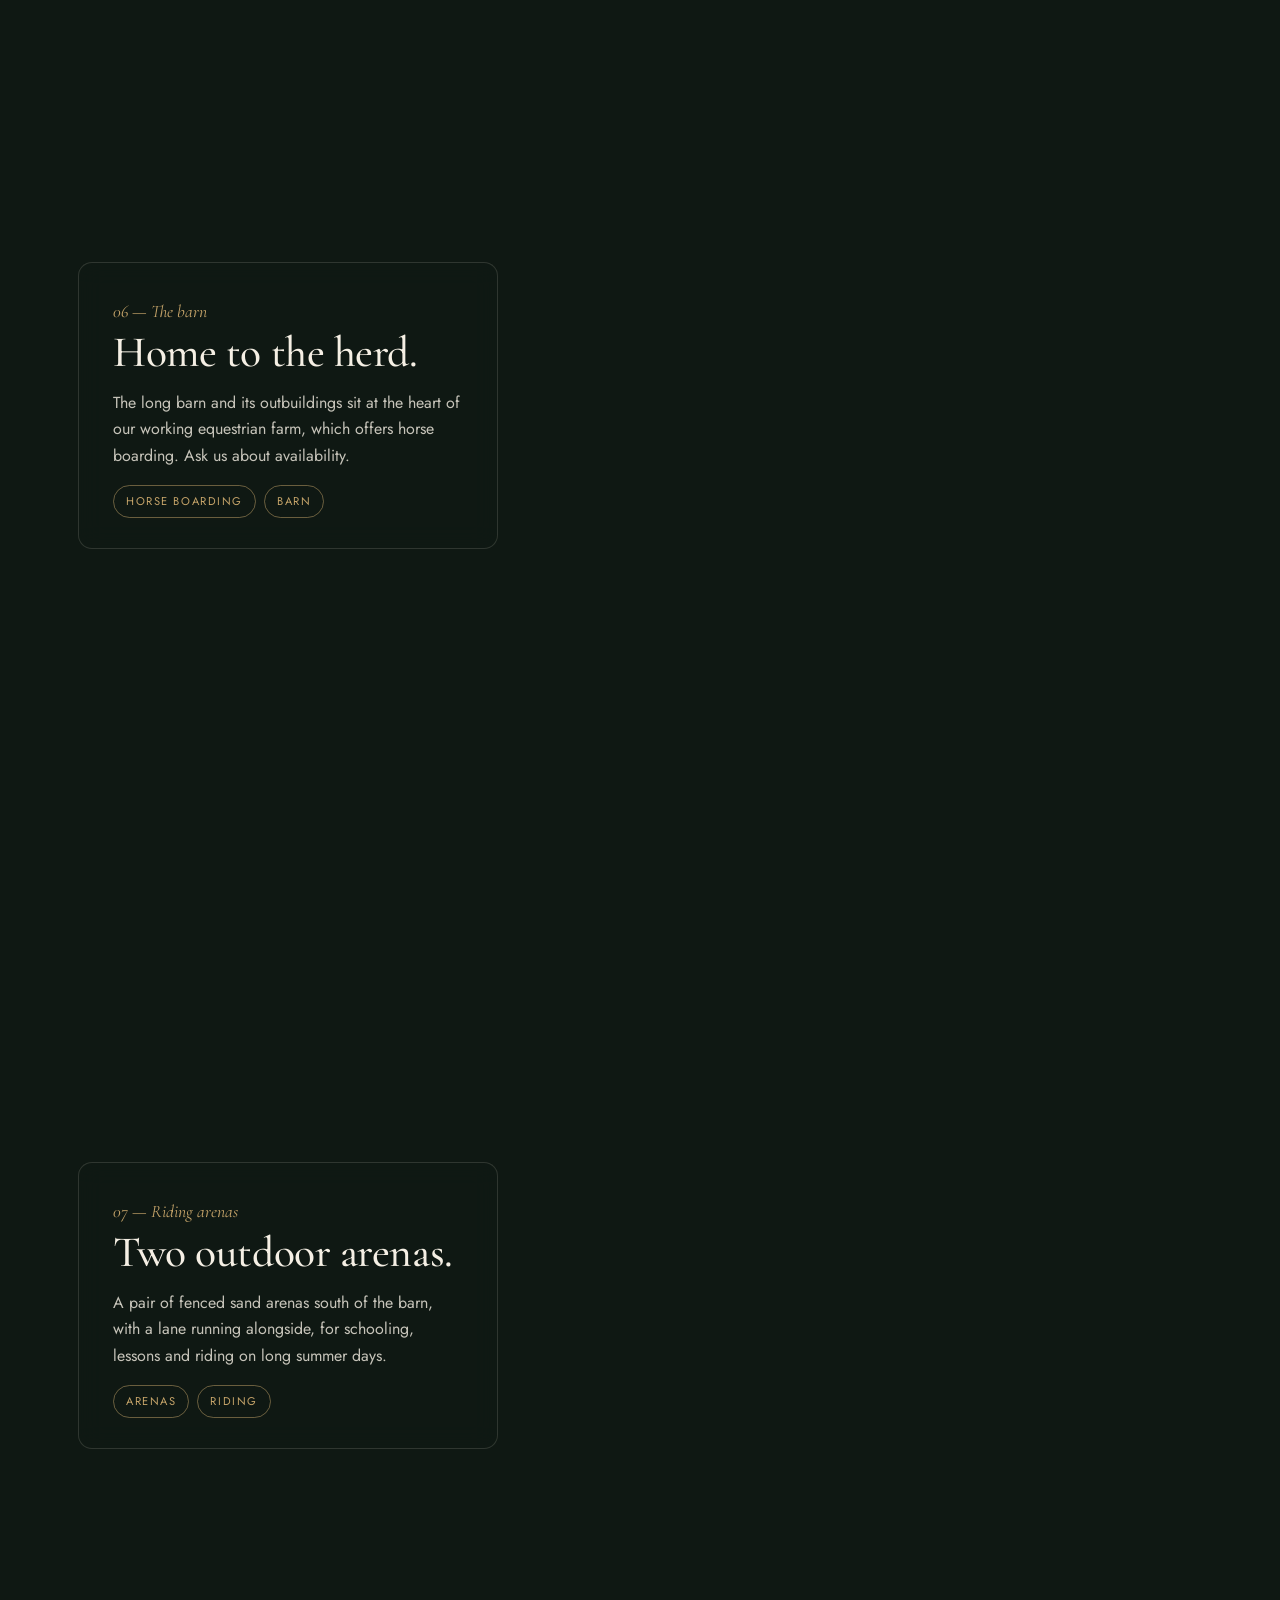
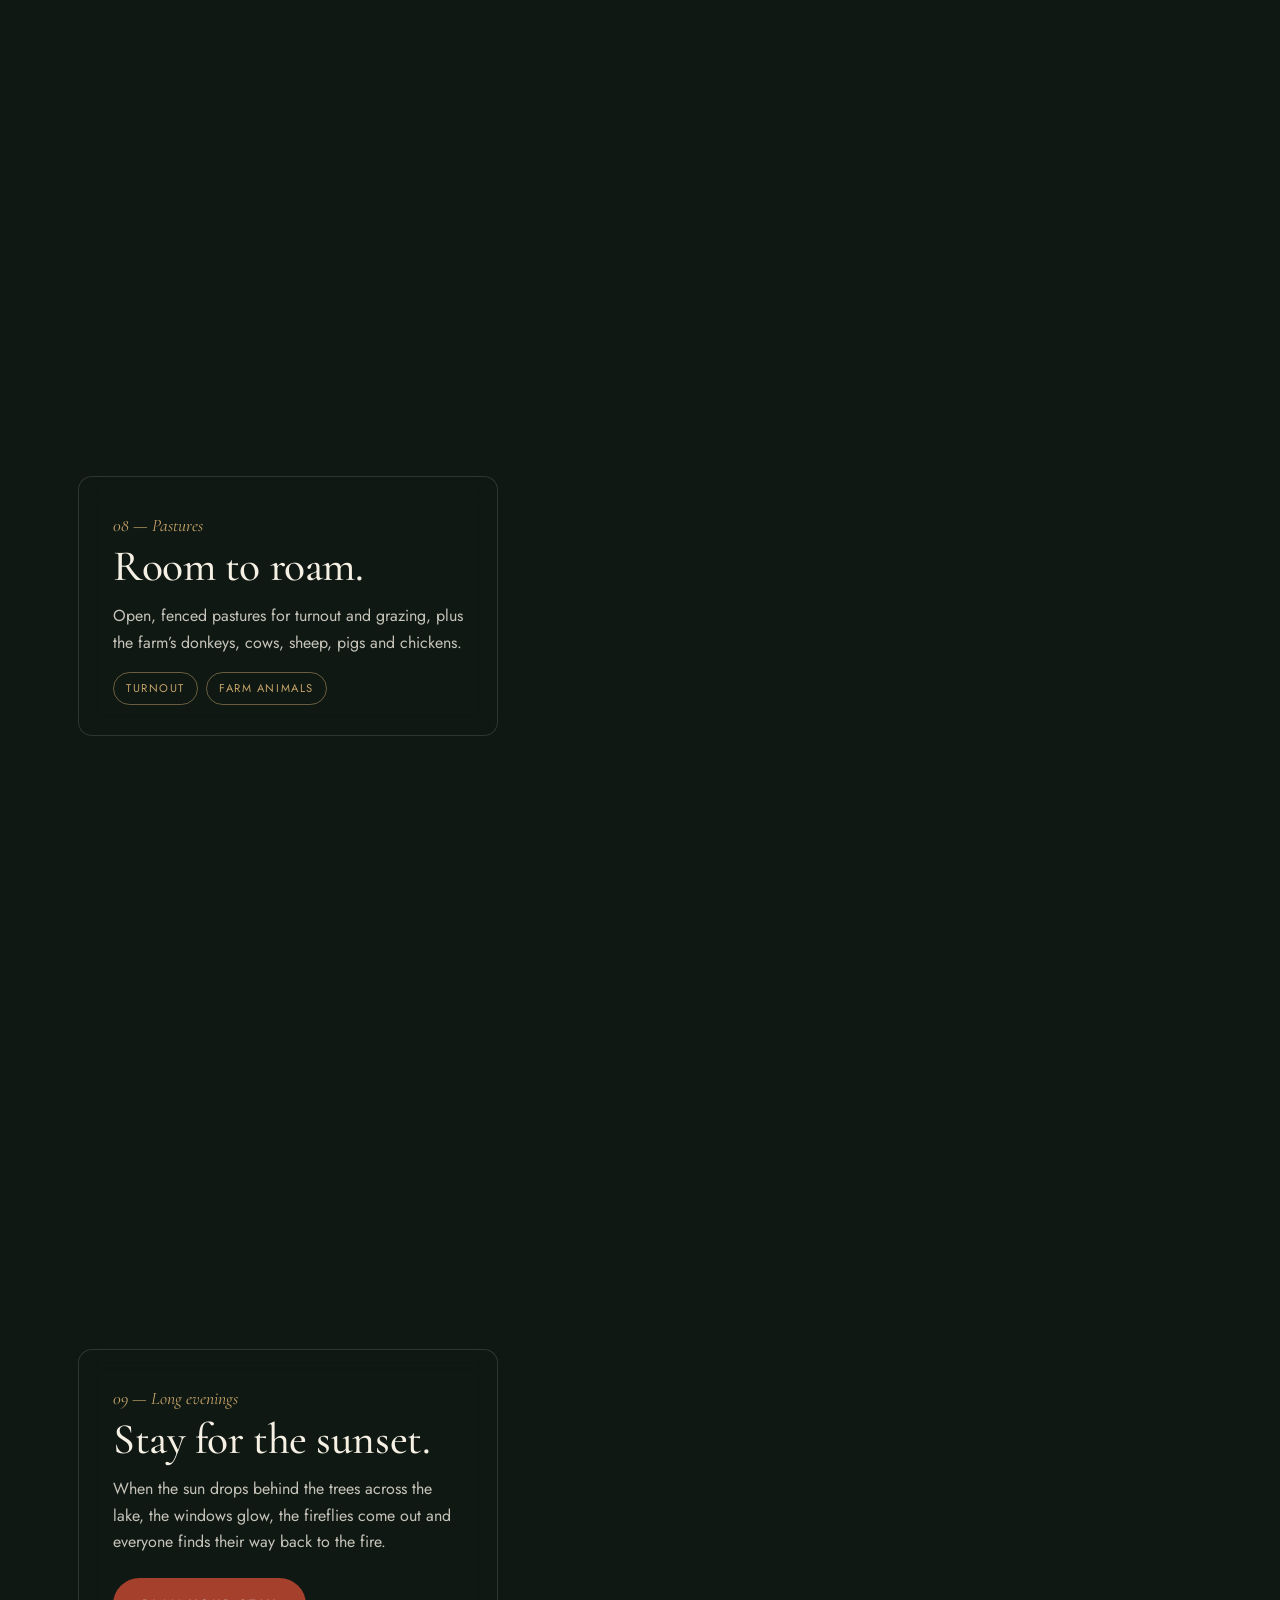
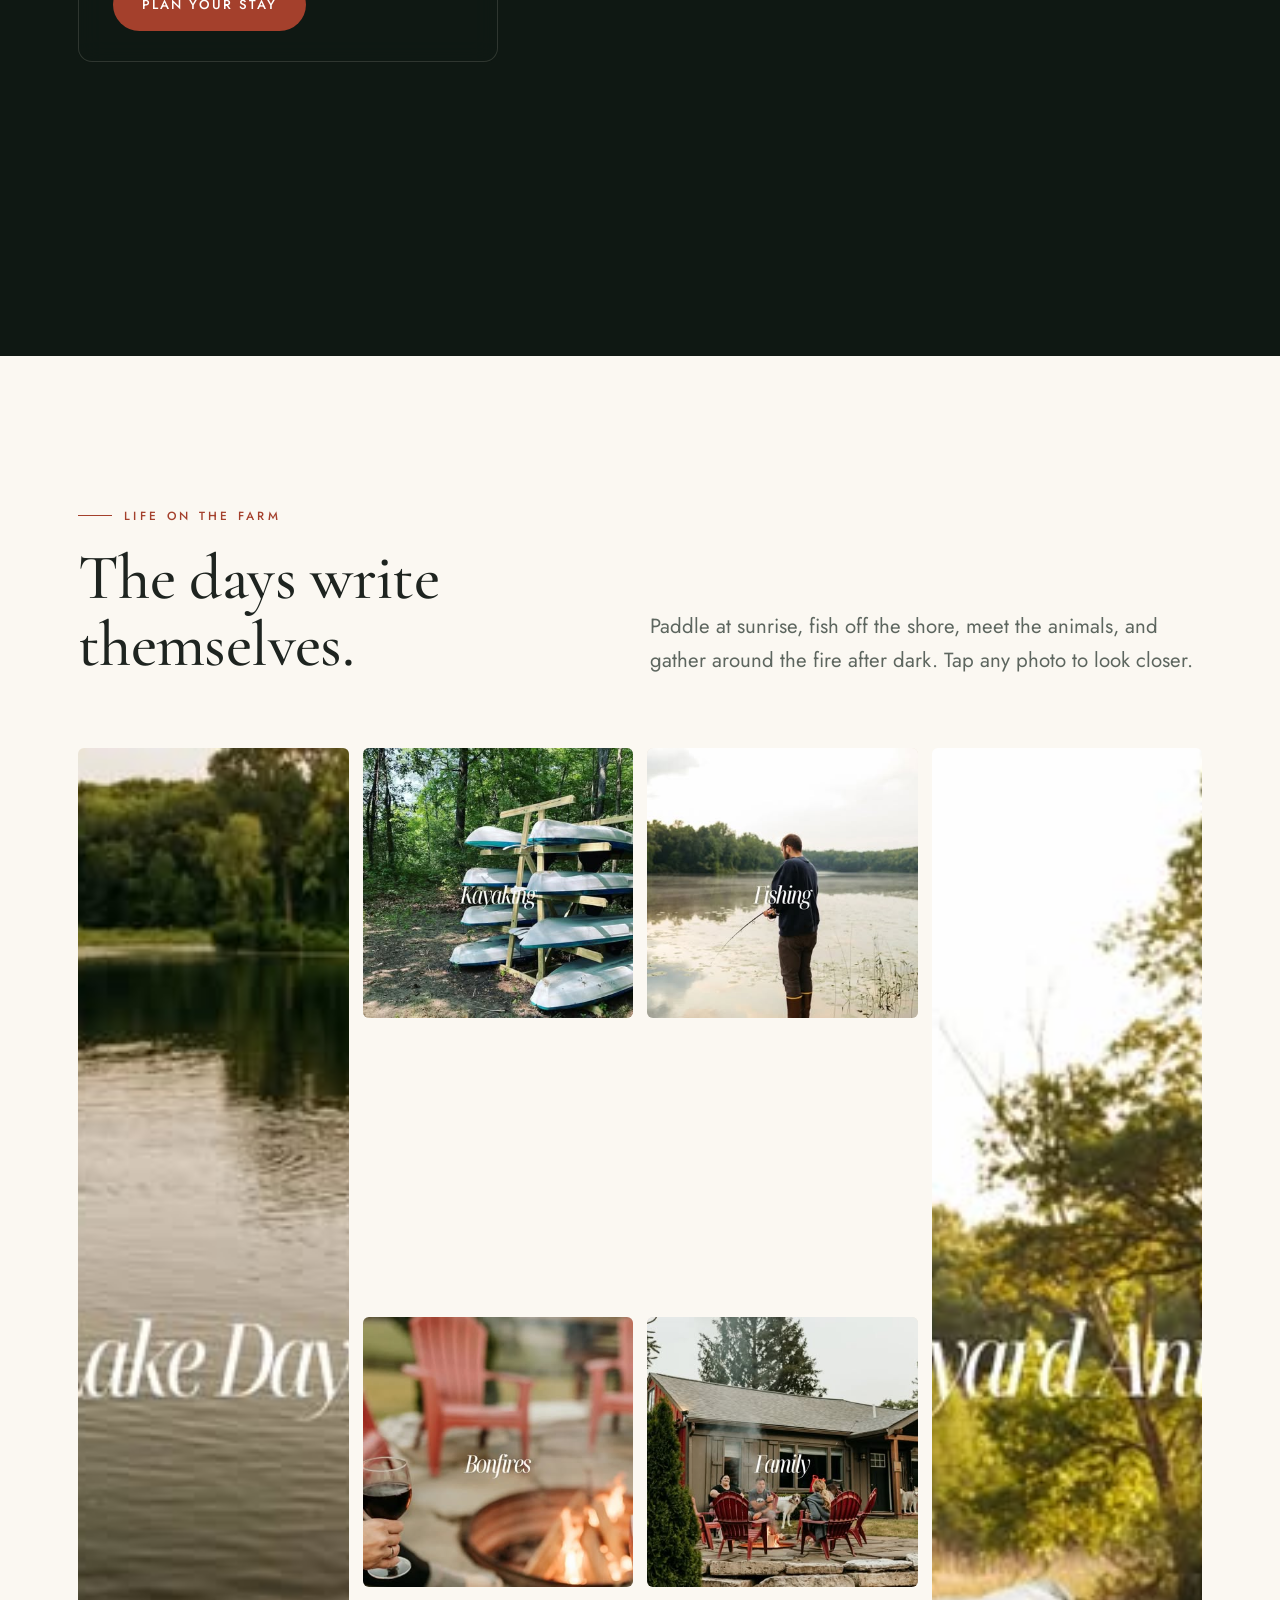
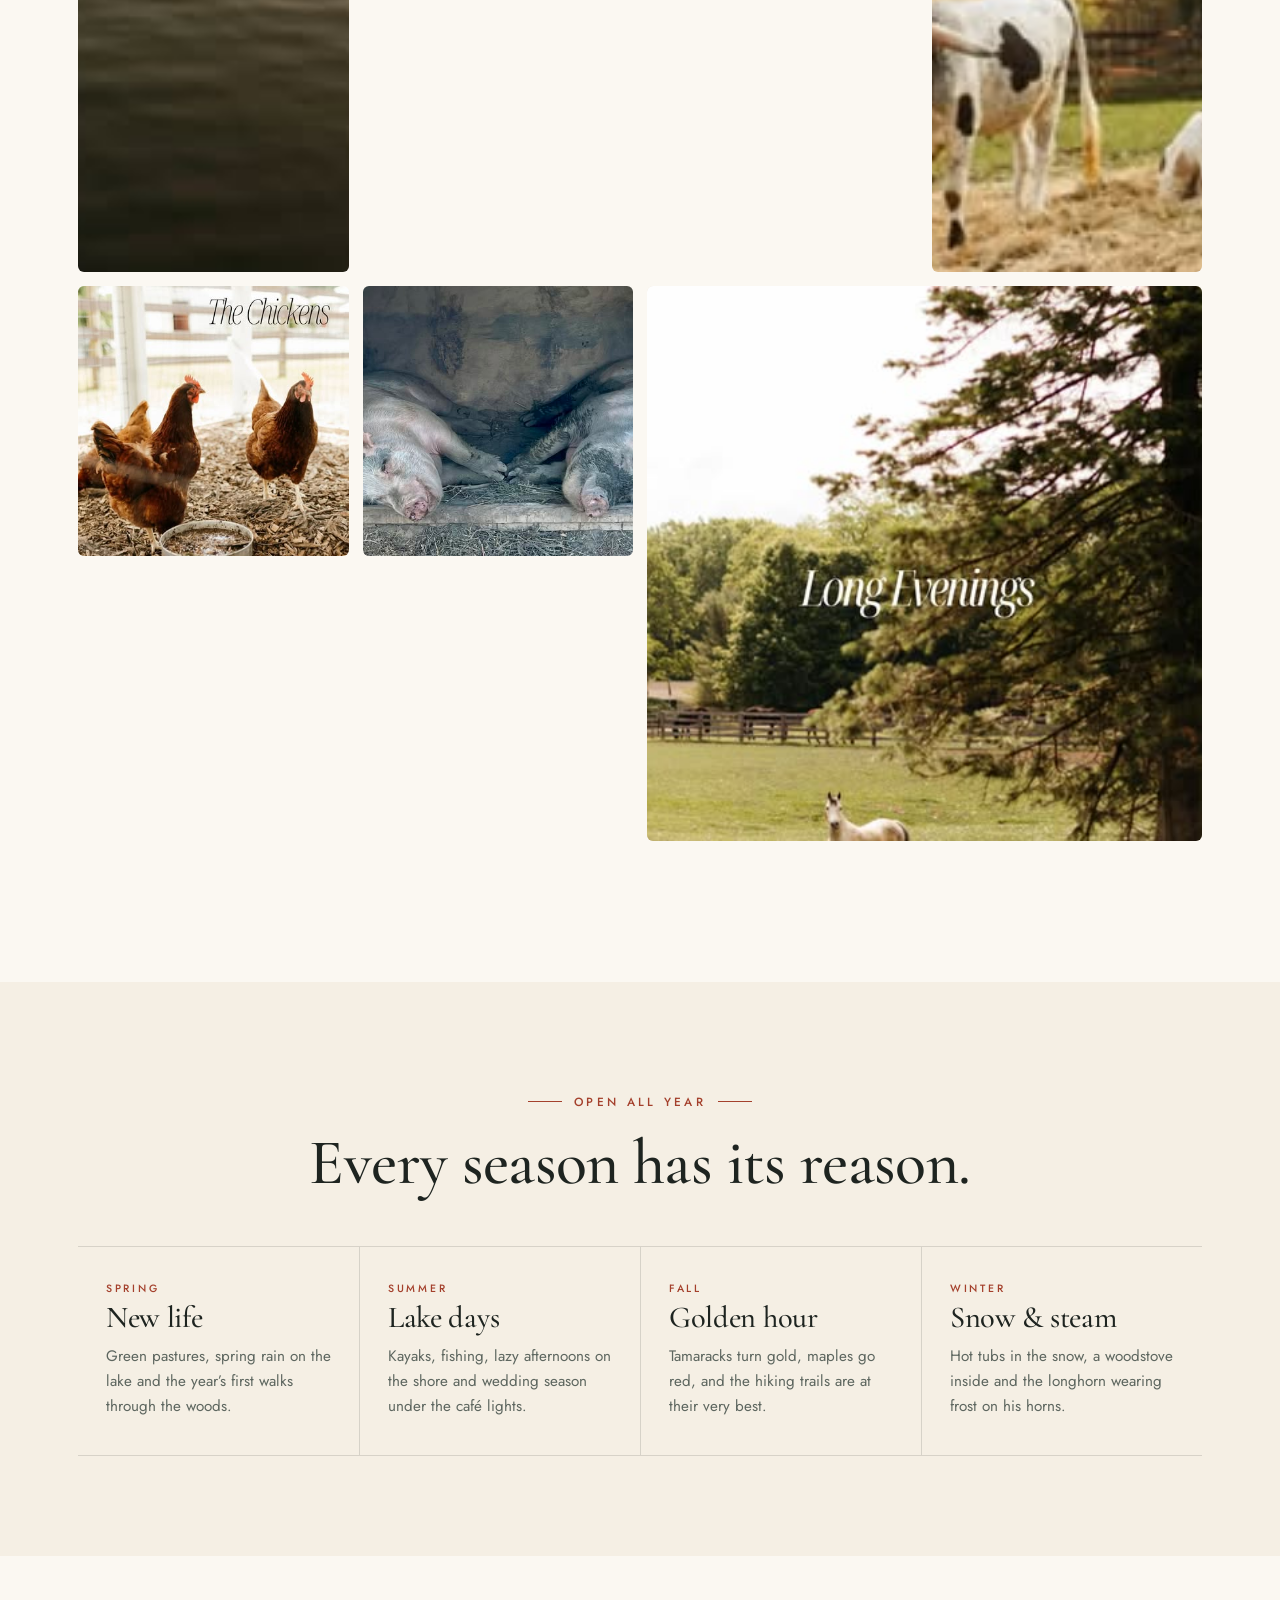
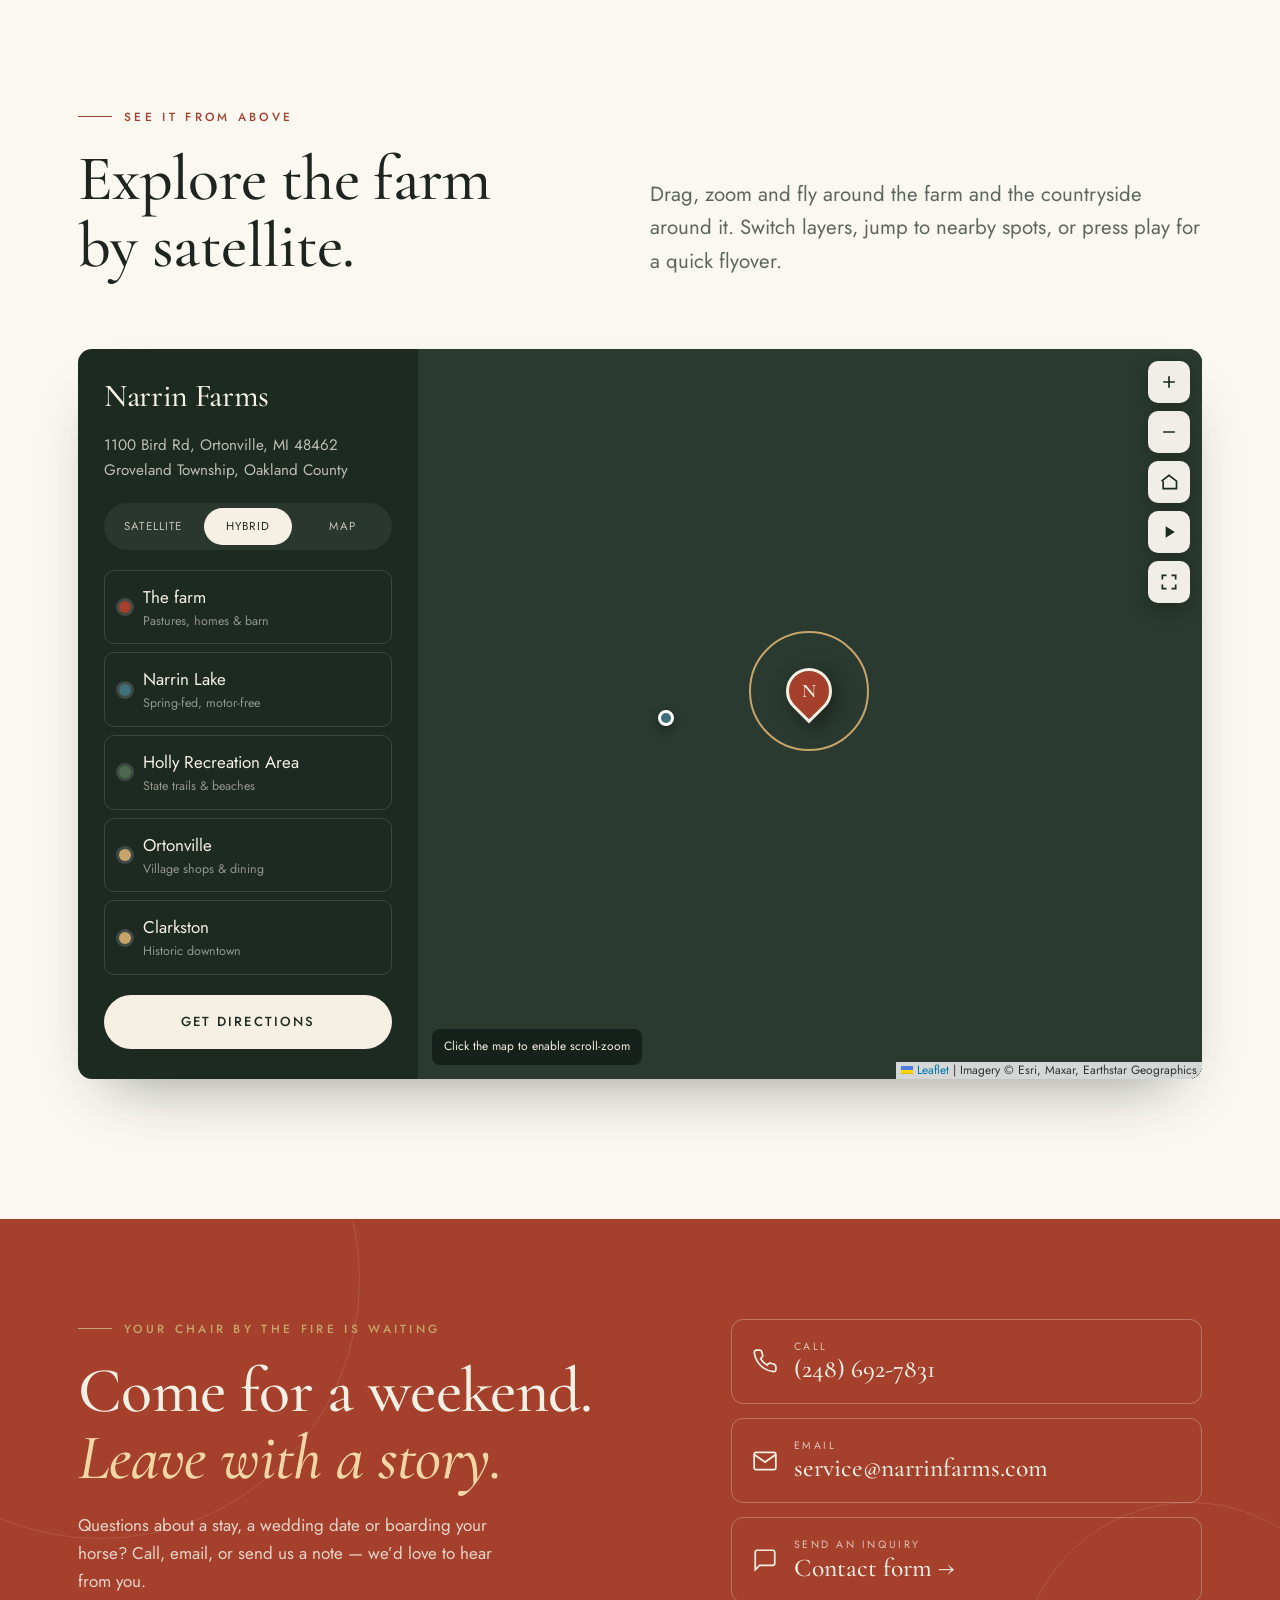
==== commit 0ce5a30f: "Remove the marsh chapter from the 3D tour; keep the marsh in the scene The tour now has nine chapter" ====
--- a/index.html
+++ b/index.html
@@ -196,31 +196,30 @@
           <span class="eyebrow">Walk the farm</span>
           <h2>Scroll to take the tour.</h2>
         </div>
-        <p class="lede reveal d1">A 3D model of Narrin Farms, laid out from satellite imagery. Keep scrolling and we’ll fly you over the lake and the marsh, past each of the four homes, out to the barn, arenas and pastures, and on into the evening.</p>
-      </div>
-    </div>
-
-    <div class="tour-stage" style="height: 1000vh">
+        <p class="lede reveal d1">A 3D model of Narrin Farms, laid out from satellite imagery. Keep scrolling and we’ll fly you over the lake, past each of the four homes, out to the barn, arenas and pastures, and on into the evening.</p>
+      </div>
+    </div>
+
+    <div class="tour-stage" style="height: 900vh">
       <div class="tour-sticky">
         <canvas class="tour-canvas" aria-hidden="true"></canvas>
         <div class="tour-fallback" style="background-image:url('assets/img/lake-days.jpg')"></div>
         <div class="tour-vignette"></div>
         <div class="tour-pin" aria-hidden="true"></div>
         <nav class="tour-hud" aria-label="Tour chapters"></nav>
-        <div class="tour-label">01 / 10</div>
+        <div class="tour-label">01 / 09</div>
         <div class="tour-progress"></div>
       </div>
       <div class="tour-steps">
         <div class="tour-step"><div class="tour-card"><span class="num">01 — The farm</span><h3>Woods, water &amp; open pasture.</h3><p>Fifty-six acres in Groveland Township: Narrin Lake to the west, ringed by forest, and the farm’s open fields, barn and arenas to the east.</p><div class="tags"><span>56 acres</span><span>4 homes</span><span>Ortonville, MI</span></div></div></div>
-        <div class="tour-step"><div class="tour-card"><span class="num">02 — Narrin Lake</span><h3>A lake in the trees.</h3><p>Private-access, spring-fed and motor-free, with woods right down to the shoreline. Paddle its full length in a kayak or cast a line at sunrise.</p><div class="tags"><span>Kayaks</span><span>Fishing</span><span>No motors</span></div></div></div>
-        <div class="tour-step"><div class="tour-card"><span class="num">03 — The marsh</span><h3>Wild country.</h3><p>A broad marsh runs north-east from the lake, alive with birds, frogs and dragonflies. The dock reaches out past the lily pads on the east shore.</p><div class="tags"><span>Wildlife</span><span>Dock</span></div></div></div>
-        <div class="tour-step"><div class="tour-card"><span class="num">04 — The Clubhouse &amp; the Lodge</span><h3>Side by side above the marsh.</h3><p>The Clubhouse (sleeps 6) and the Lodge (sleeps 9) sit together around the parking court, at the heart of the farm, with fire pits and room for the whole group.</p><div class="tags"><span>Sleeps 6 + 9</span><span>Fire pits</span></div></div></div>
-        <div class="tour-step"><div class="tour-card"><span class="num">05 — The Woods &amp; the Grooms</span><h3>Tucked into the tree line.</h3><p>A walkway leads up from the parking court to the Woods (sleeps 6) at the edge of the forest, and the little A-frame Grooms (sleeps 2) is just beyond, with its own deck and string lights.</p><div class="tags"><span>Sleeps 6 + 2</span><span>Hot tubs</span></div></div></div>
-        <div class="tour-step"><div class="tour-card"><span class="num">06 — Into the woods</span><h3>The boardwalk trail.</h3><p>Wooded paths and a boardwalk wind between the farm and the lake, with Holly State Recreation Area’s trails less than a mile away.</p><div class="tags"><span>Hiking</span><span>Boardwalk</span></div></div></div>
-        <div class="tour-step"><div class="tour-card"><span class="num">07 — The barn</span><h3>Home to the herd.</h3><p>The long barn and its outbuildings sit at the heart of our working equestrian farm, which offers horse boarding. Ask us about availability.</p><div class="tags"><span>Horse boarding</span><span>Barn</span></div></div></div>
-        <div class="tour-step"><div class="tour-card"><span class="num">08 — Riding arenas</span><h3>Two outdoor arenas.</h3><p>A pair of fenced sand arenas south of the barn, with a lane running alongside, for schooling, lessons and riding on long summer days.</p><div class="tags"><span>Arenas</span><span>Riding</span></div></div></div>
-        <div class="tour-step"><div class="tour-card"><span class="num">09 — Pastures</span><h3>Room to roam.</h3><p>Open, fenced pastures for turnout and grazing, plus the farm’s donkeys, cows, sheep, pigs and chickens.</p><div class="tags"><span>Turnout</span><span>Farm animals</span></div></div></div>
-        <div class="tour-step"><div class="tour-card"><span class="num">10 — Long evenings</span><h3>Stay for the sunset.</h3><p>When the sun drops behind the trees across the lake, the windows glow, the fireflies come out and everyone finds their way back to the fire.</p><a class="btn" href="contact.html?type=stay" style="margin-top:6px">Plan your stay</a></div></div>
+        <div class="tour-step"><div class="tour-card"><span class="num">02 — Narrin Lake</span><h3>A lake in the trees.</h3><p>Private-access, spring-fed and motor-free, with woods right down to the shoreline. Paddle its full length in a kayak, cast a line from the dock at sunrise.</p><div class="tags"><span>Kayaks</span><span>Fishing</span><span>No motors</span></div></div></div>
+        <div class="tour-step"><div class="tour-card"><span class="num">03 — The Clubhouse &amp; the Lodge</span><h3>Side by side at the heart of the farm.</h3><p>The Clubhouse (sleeps 6) and the Lodge (sleeps 9) sit together around the parking court, at the heart of the farm, with fire pits and room for the whole group.</p><div class="tags"><span>Sleeps 6 + 9</span><span>Fire pits</span></div></div></div>
+        <div class="tour-step"><div class="tour-card"><span class="num">04 — The Woods &amp; the Grooms</span><h3>Tucked into the tree line.</h3><p>A walkway leads up from the parking court to the Woods (sleeps 6) at the edge of the forest, and the little A-frame Grooms (sleeps 2) is just beyond, with its own deck and string lights.</p><div class="tags"><span>Sleeps 6 + 2</span><span>Hot tubs</span></div></div></div>
+        <div class="tour-step"><div class="tour-card"><span class="num">05 — Into the woods</span><h3>The boardwalk trail.</h3><p>Wooded paths and a boardwalk wind between the farm and the lake, with Holly State Recreation Area’s trails less than a mile away.</p><div class="tags"><span>Hiking</span><span>Boardwalk</span></div></div></div>
+        <div class="tour-step"><div class="tour-card"><span class="num">06 — The barn</span><h3>Home to the herd.</h3><p>The long barn and its outbuildings sit at the heart of our working equestrian farm, which offers horse boarding. Ask us about availability.</p><div class="tags"><span>Horse boarding</span><span>Barn</span></div></div></div>
+        <div class="tour-step"><div class="tour-card"><span class="num">07 — Riding arenas</span><h3>Two outdoor arenas.</h3><p>A pair of fenced sand arenas south of the barn, with a lane running alongside, for schooling, lessons and riding on long summer days.</p><div class="tags"><span>Arenas</span><span>Riding</span></div></div></div>
+        <div class="tour-step"><div class="tour-card"><span class="num">08 — Pastures</span><h3>Room to roam.</h3><p>Open, fenced pastures for turnout and grazing, plus the farm’s donkeys, cows, sheep, pigs and chickens.</p><div class="tags"><span>Turnout</span><span>Farm animals</span></div></div></div>
+        <div class="tour-step"><div class="tour-card"><span class="num">09 — Long evenings</span><h3>Stay for the sunset.</h3><p>When the sun drops behind the trees across the lake, the windows glow, the fireflies come out and everyone finds their way back to the fire.</p><a class="btn" href="contact.html?type=stay" style="margin-top:6px">Plan your stay</a></div></div>
       </div>
     </div>
   </section>
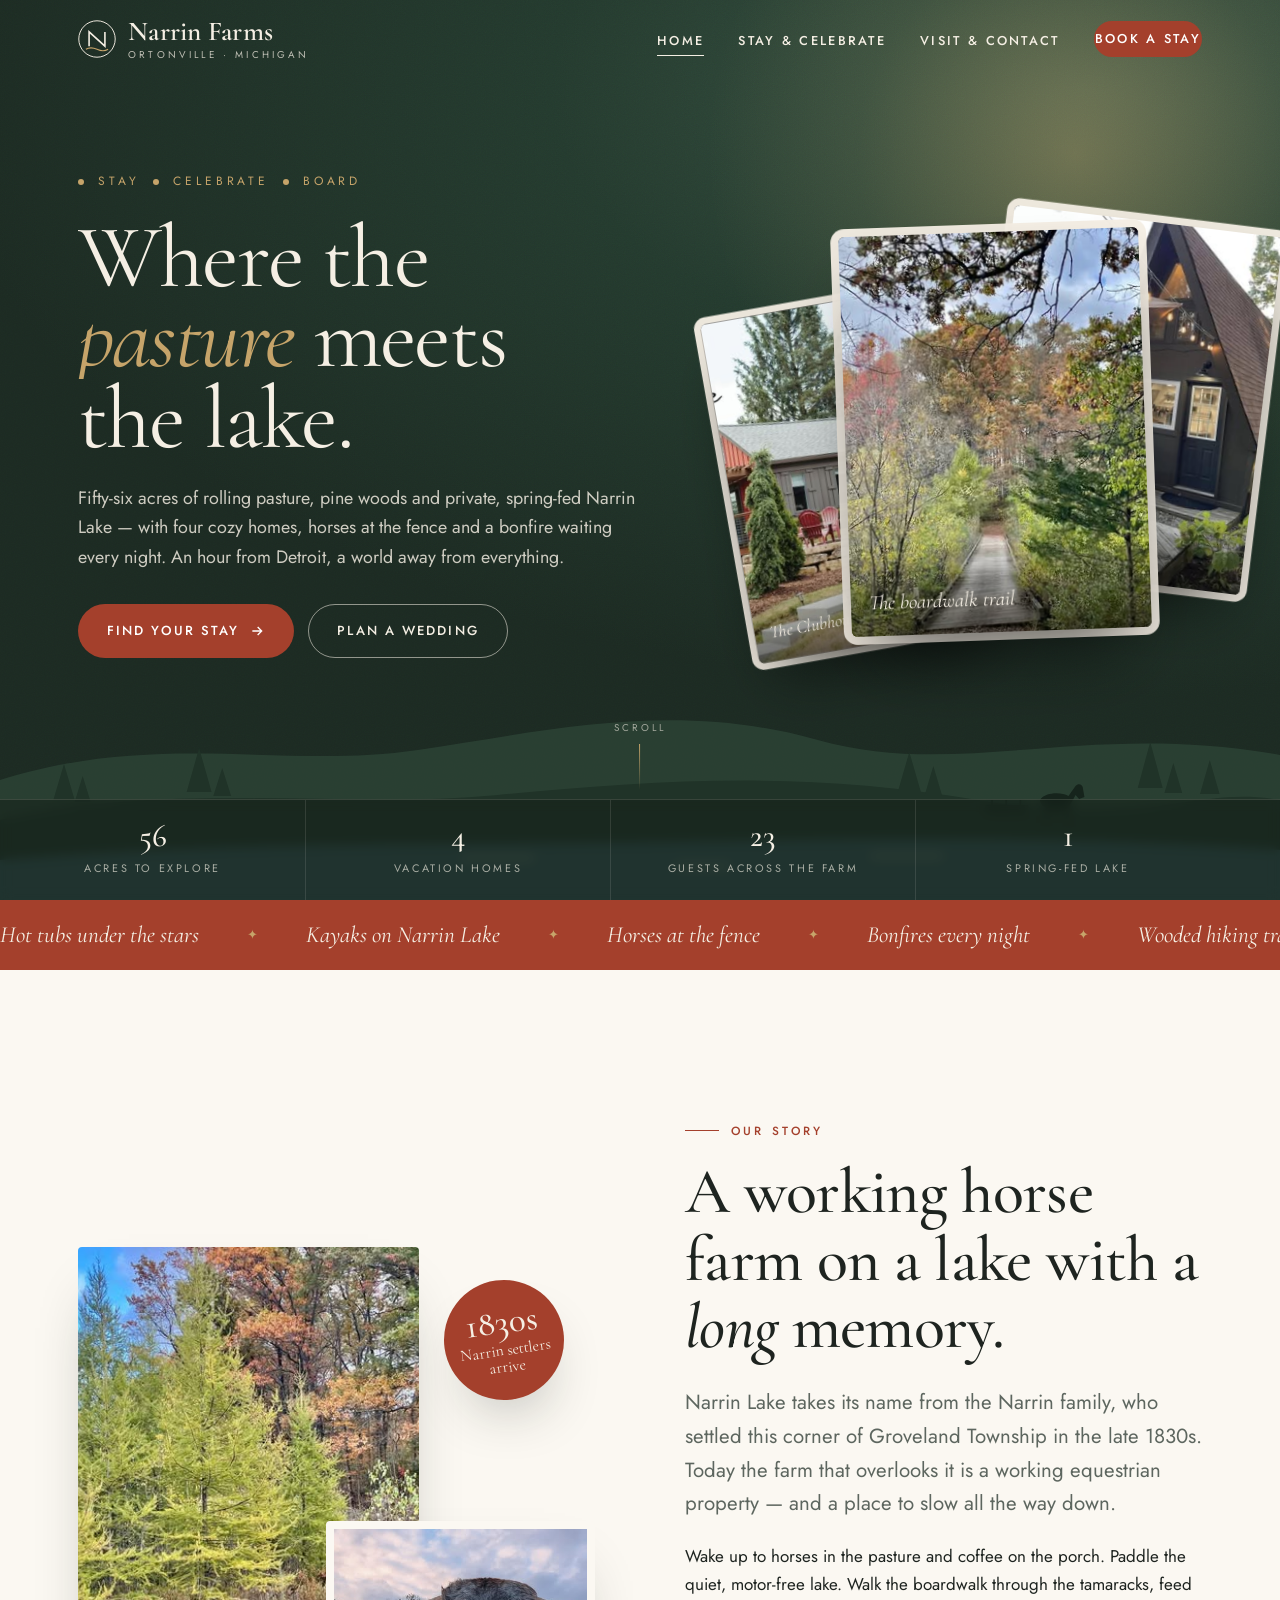
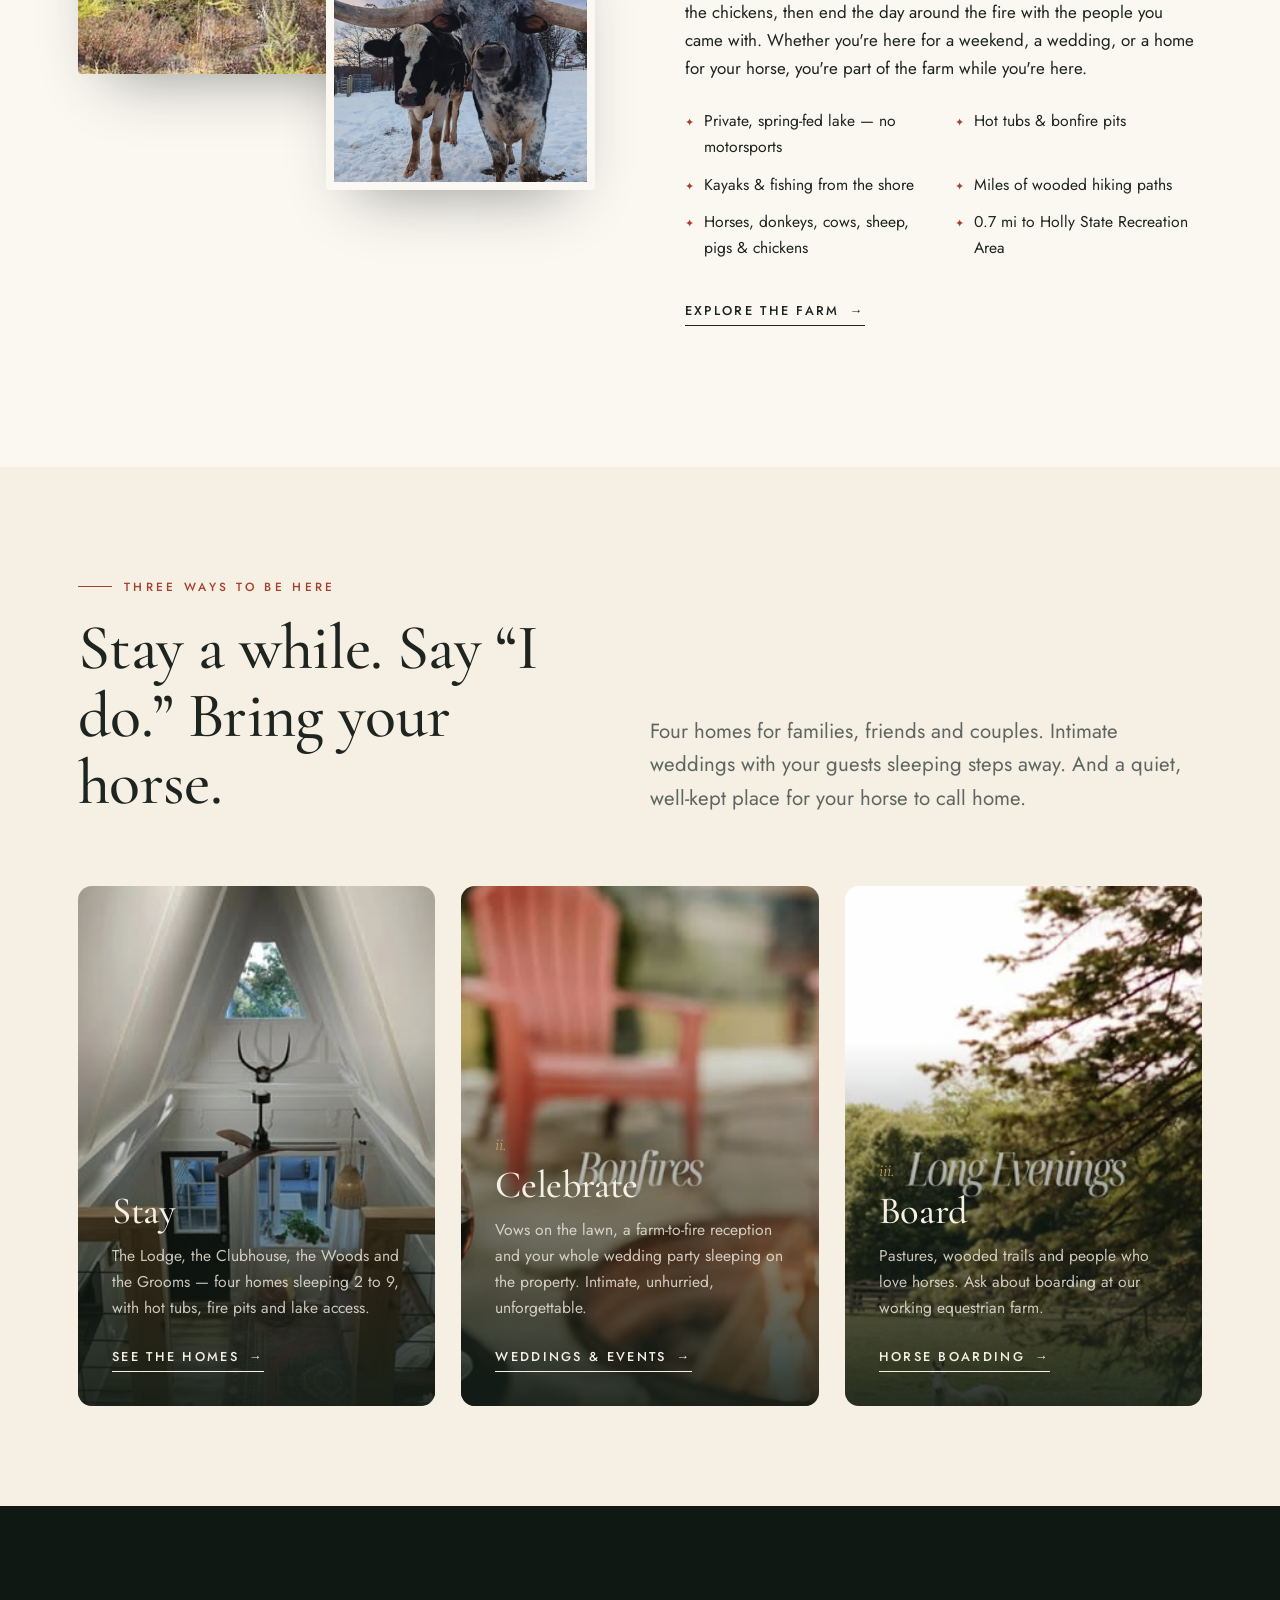
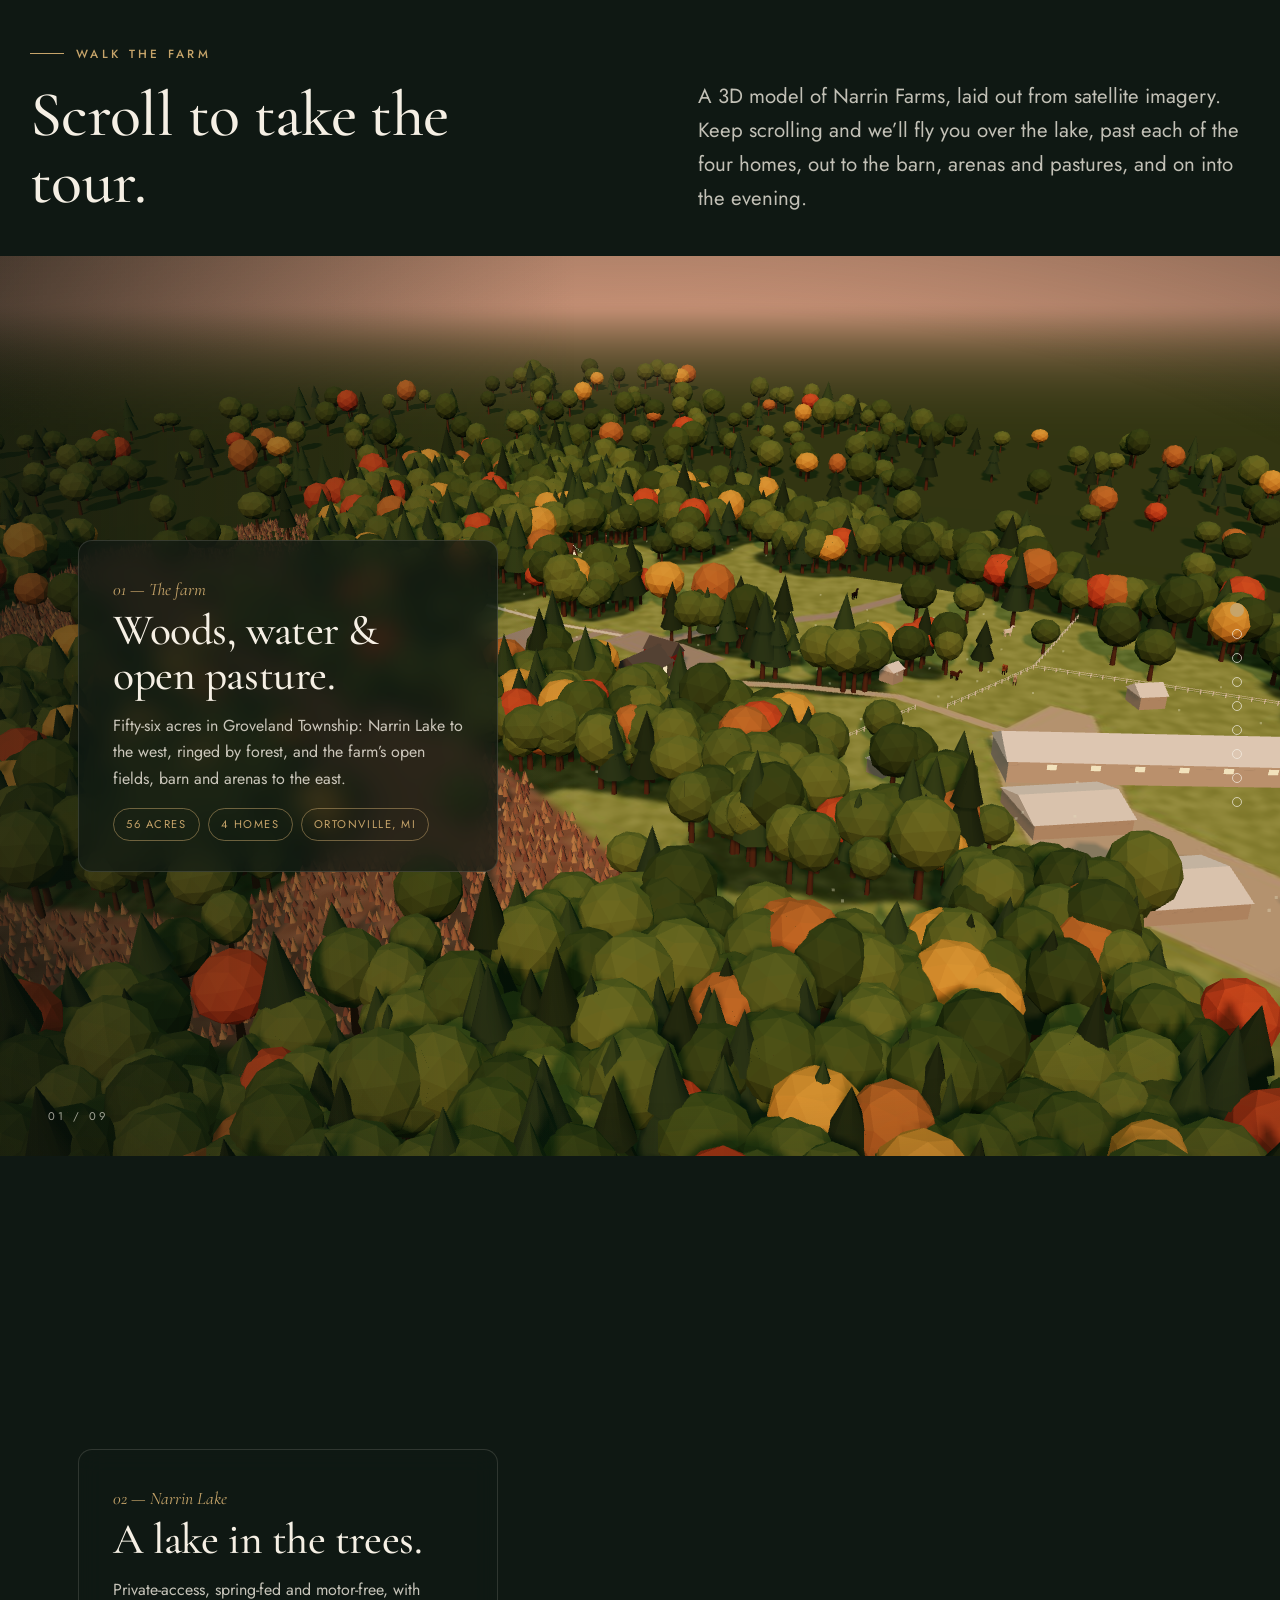
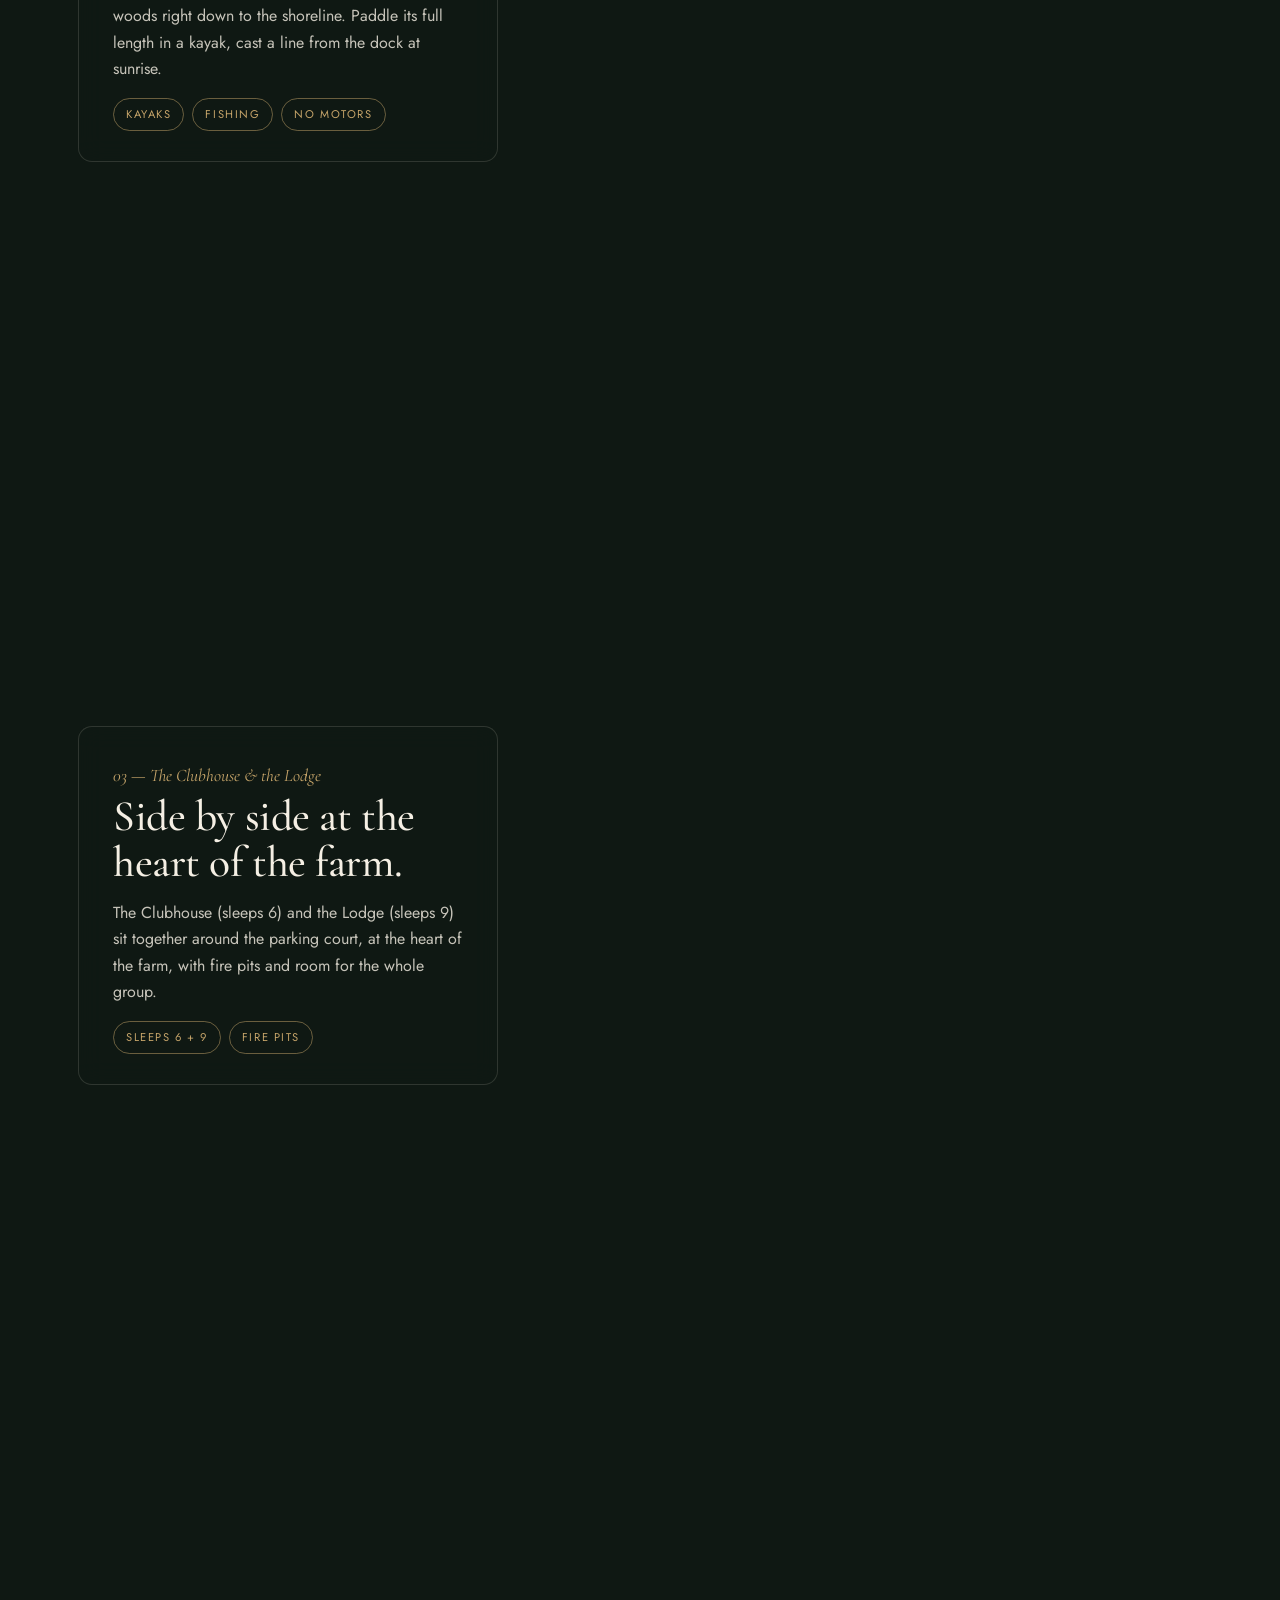
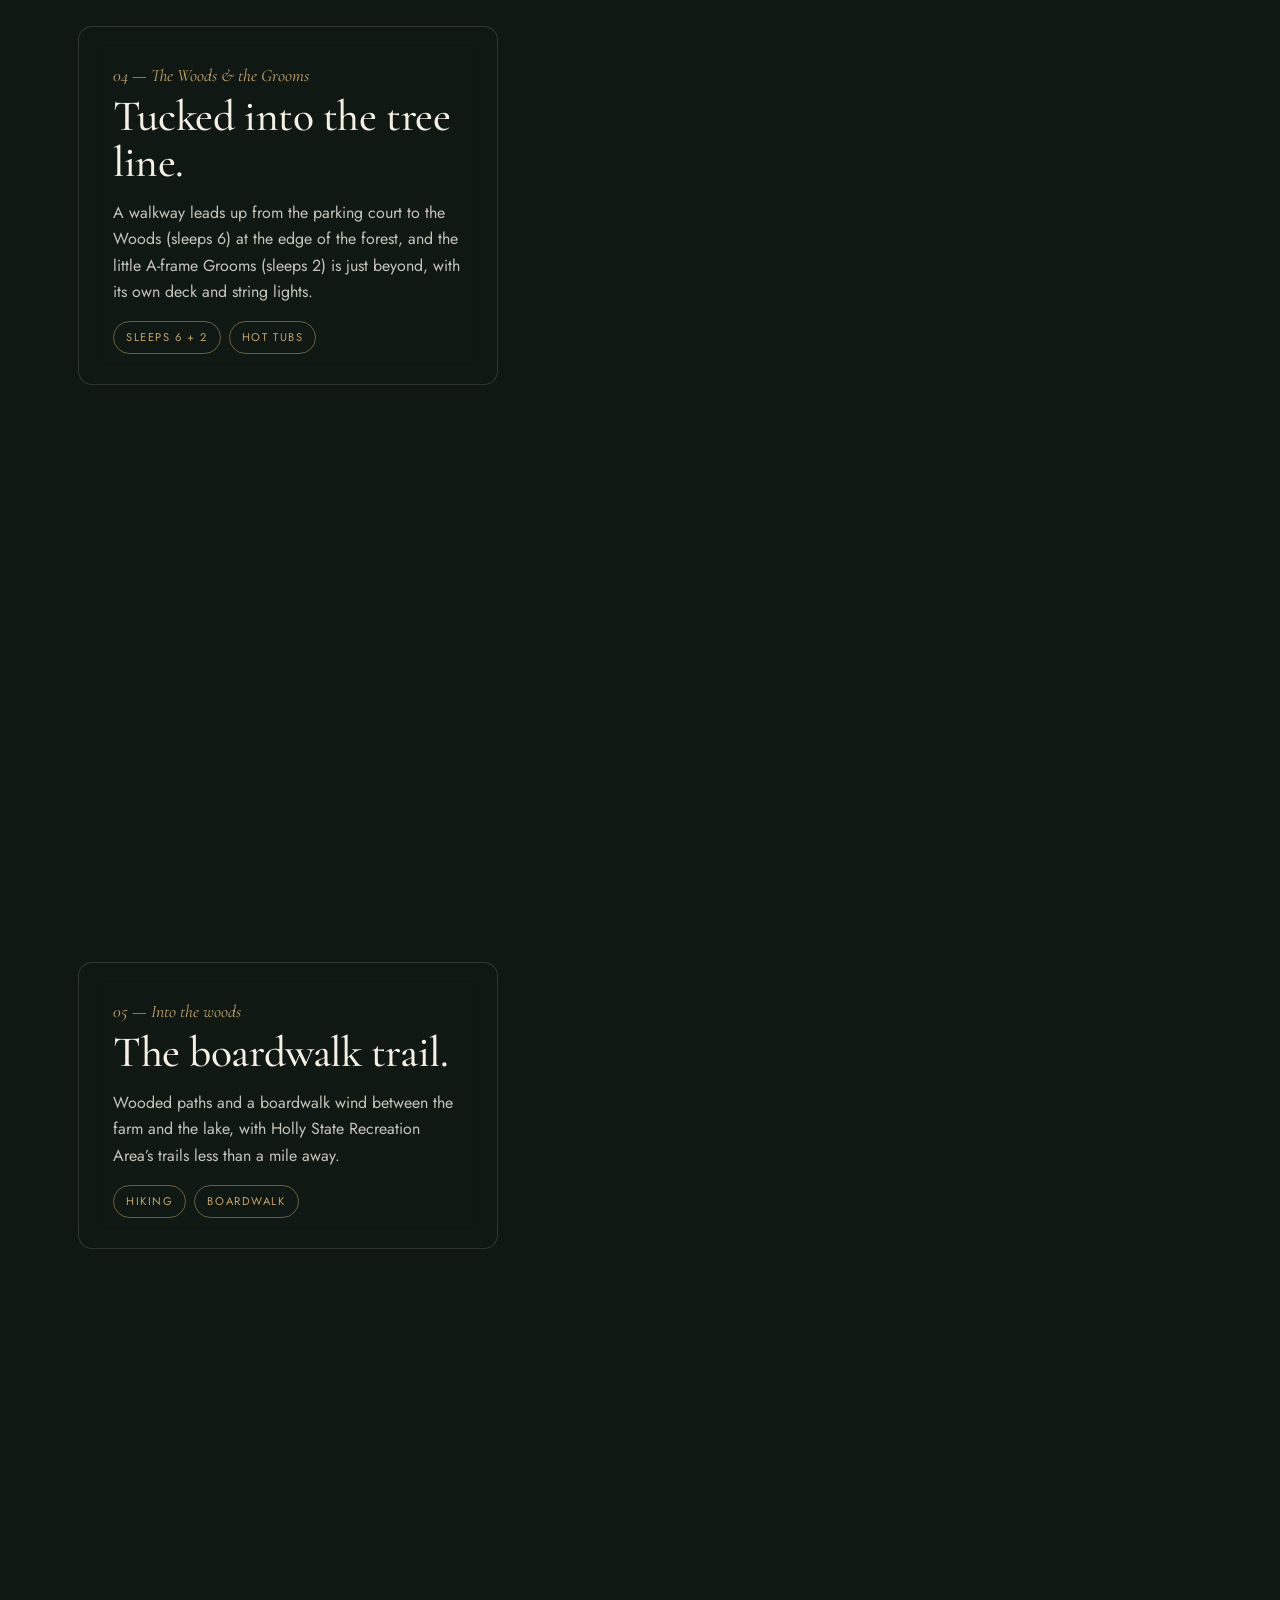
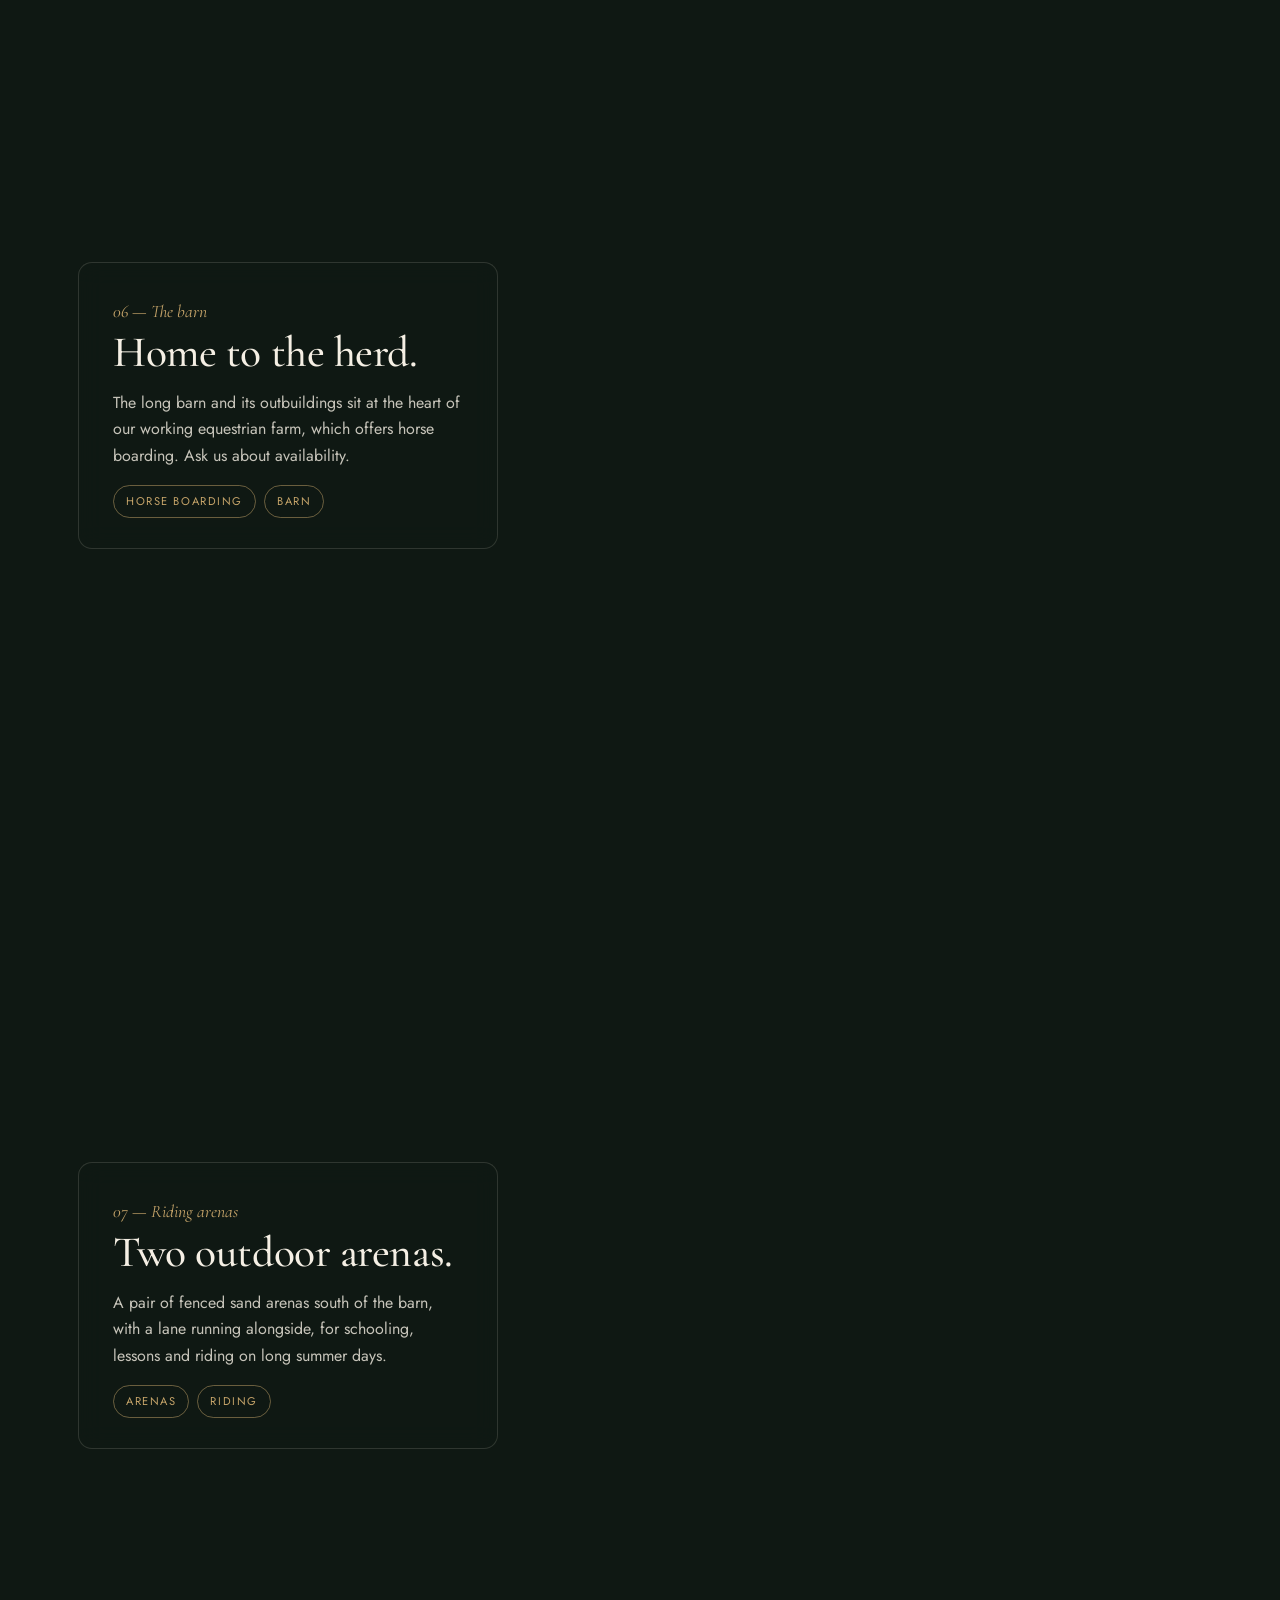
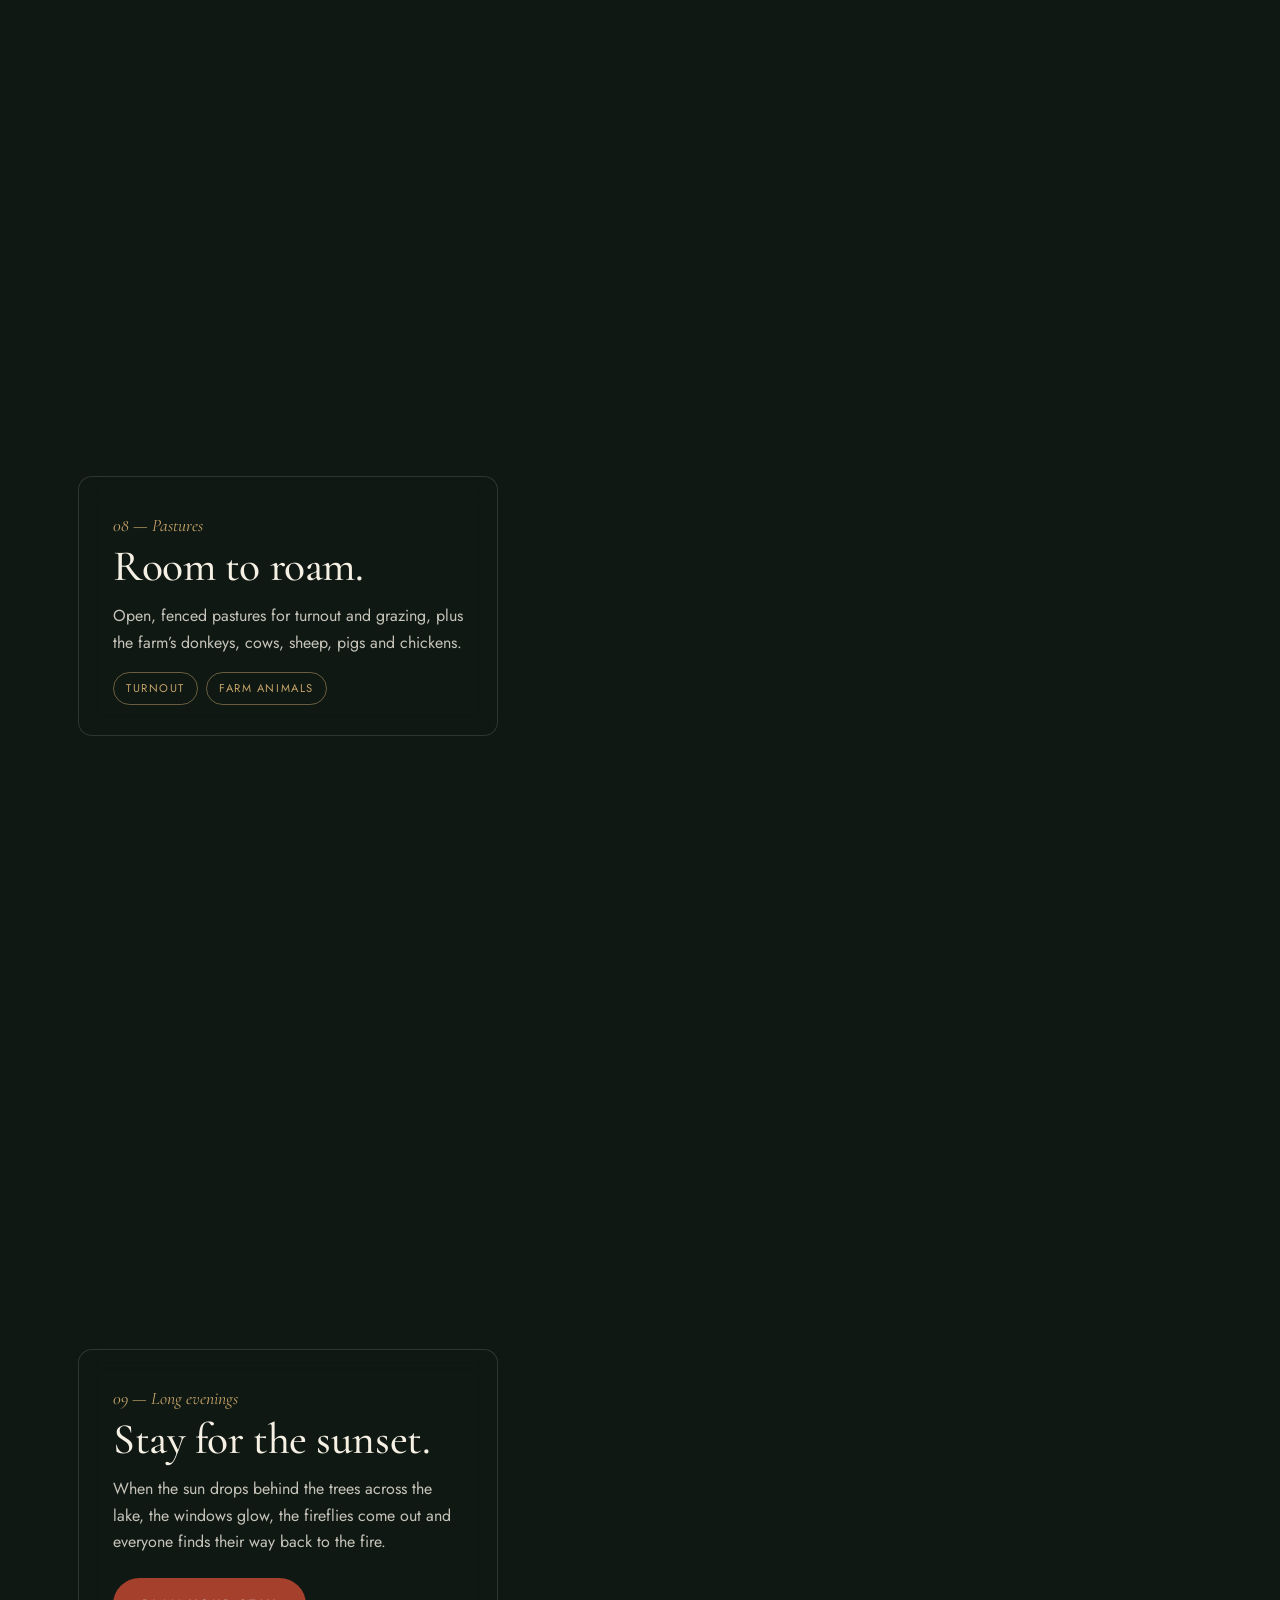
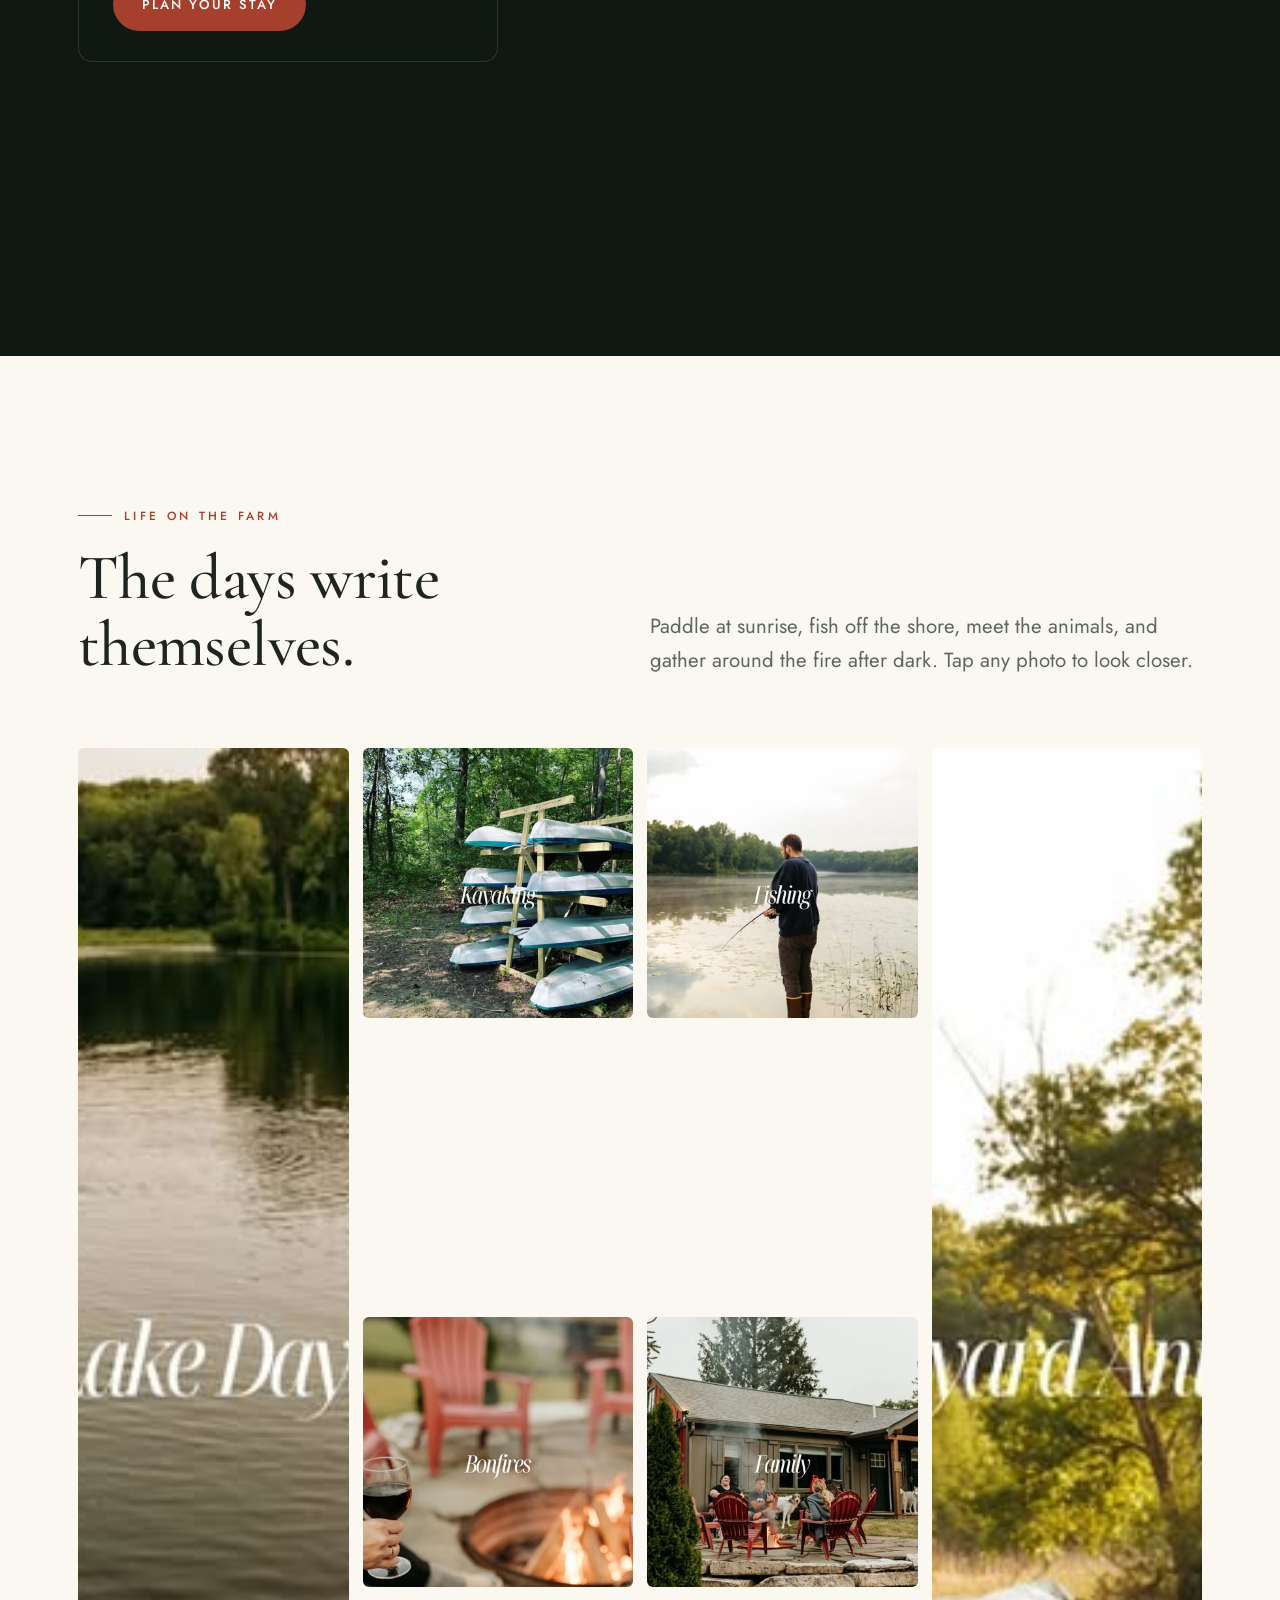
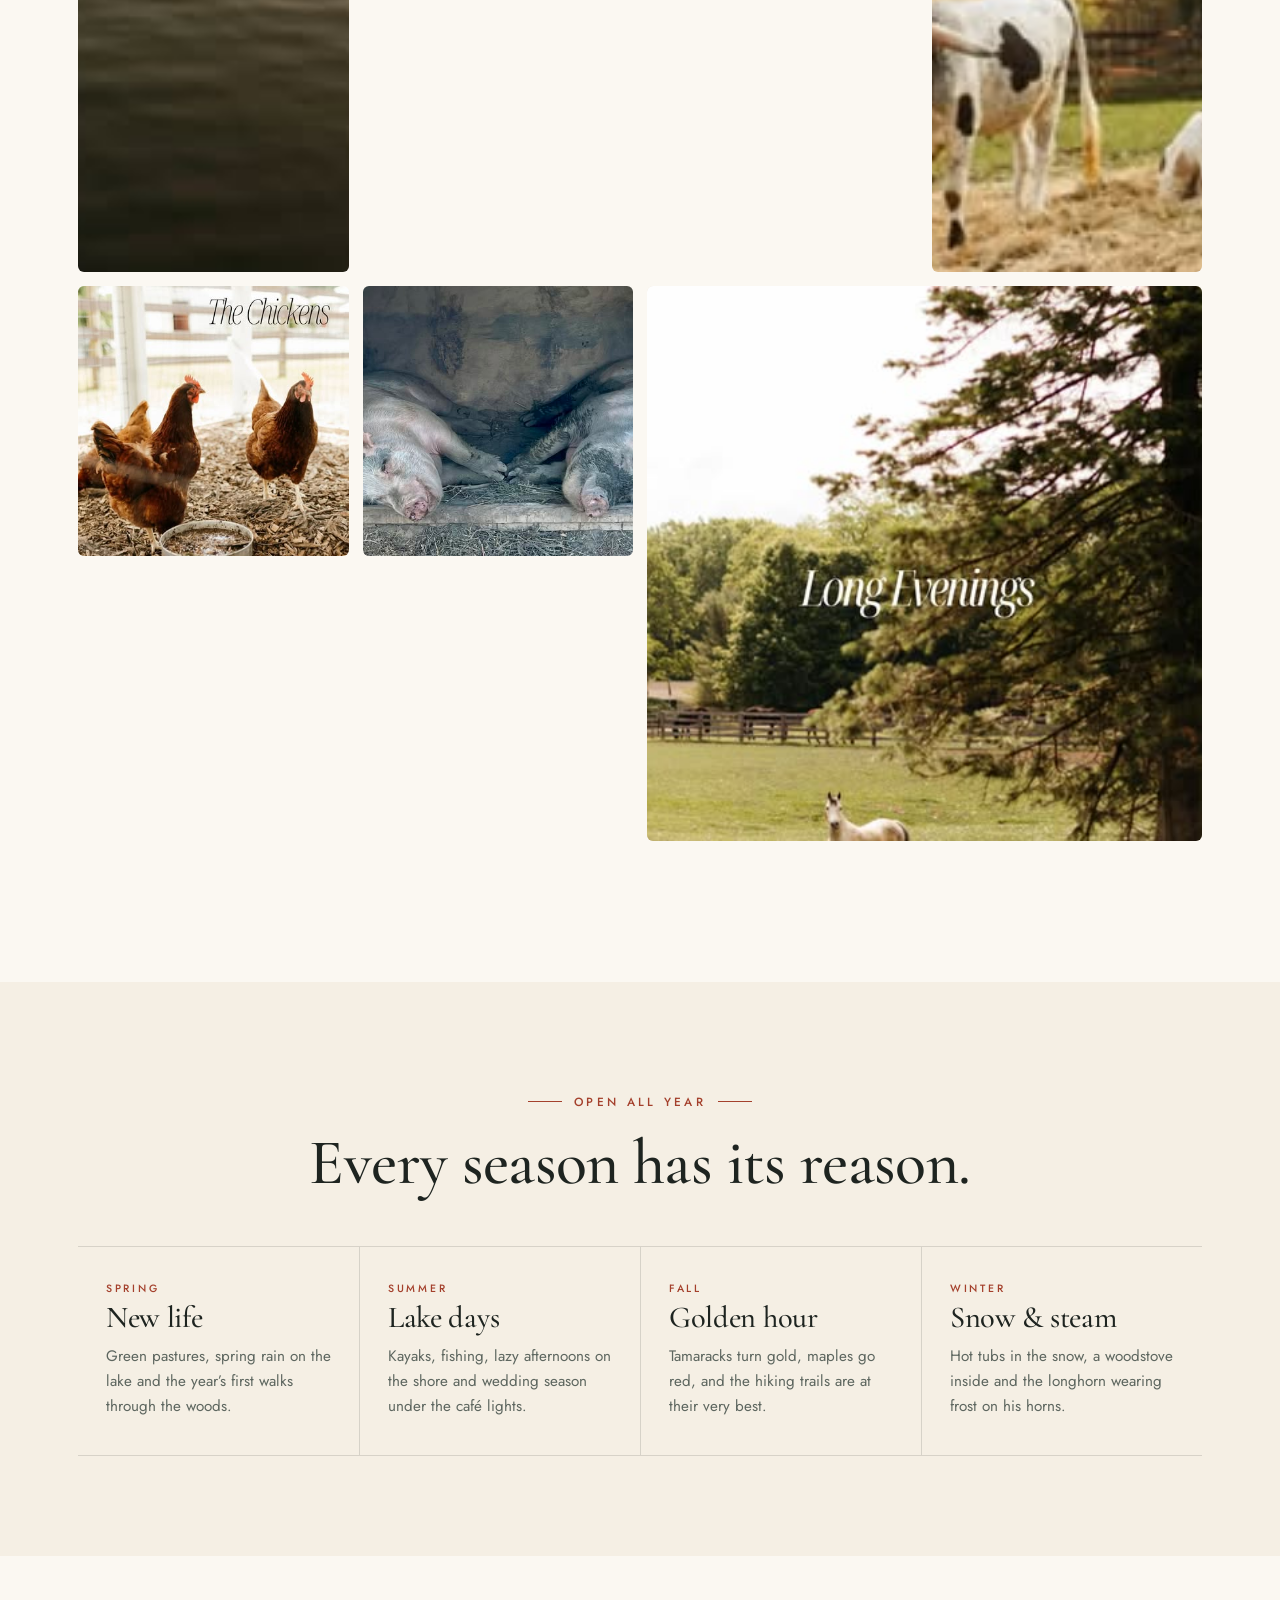
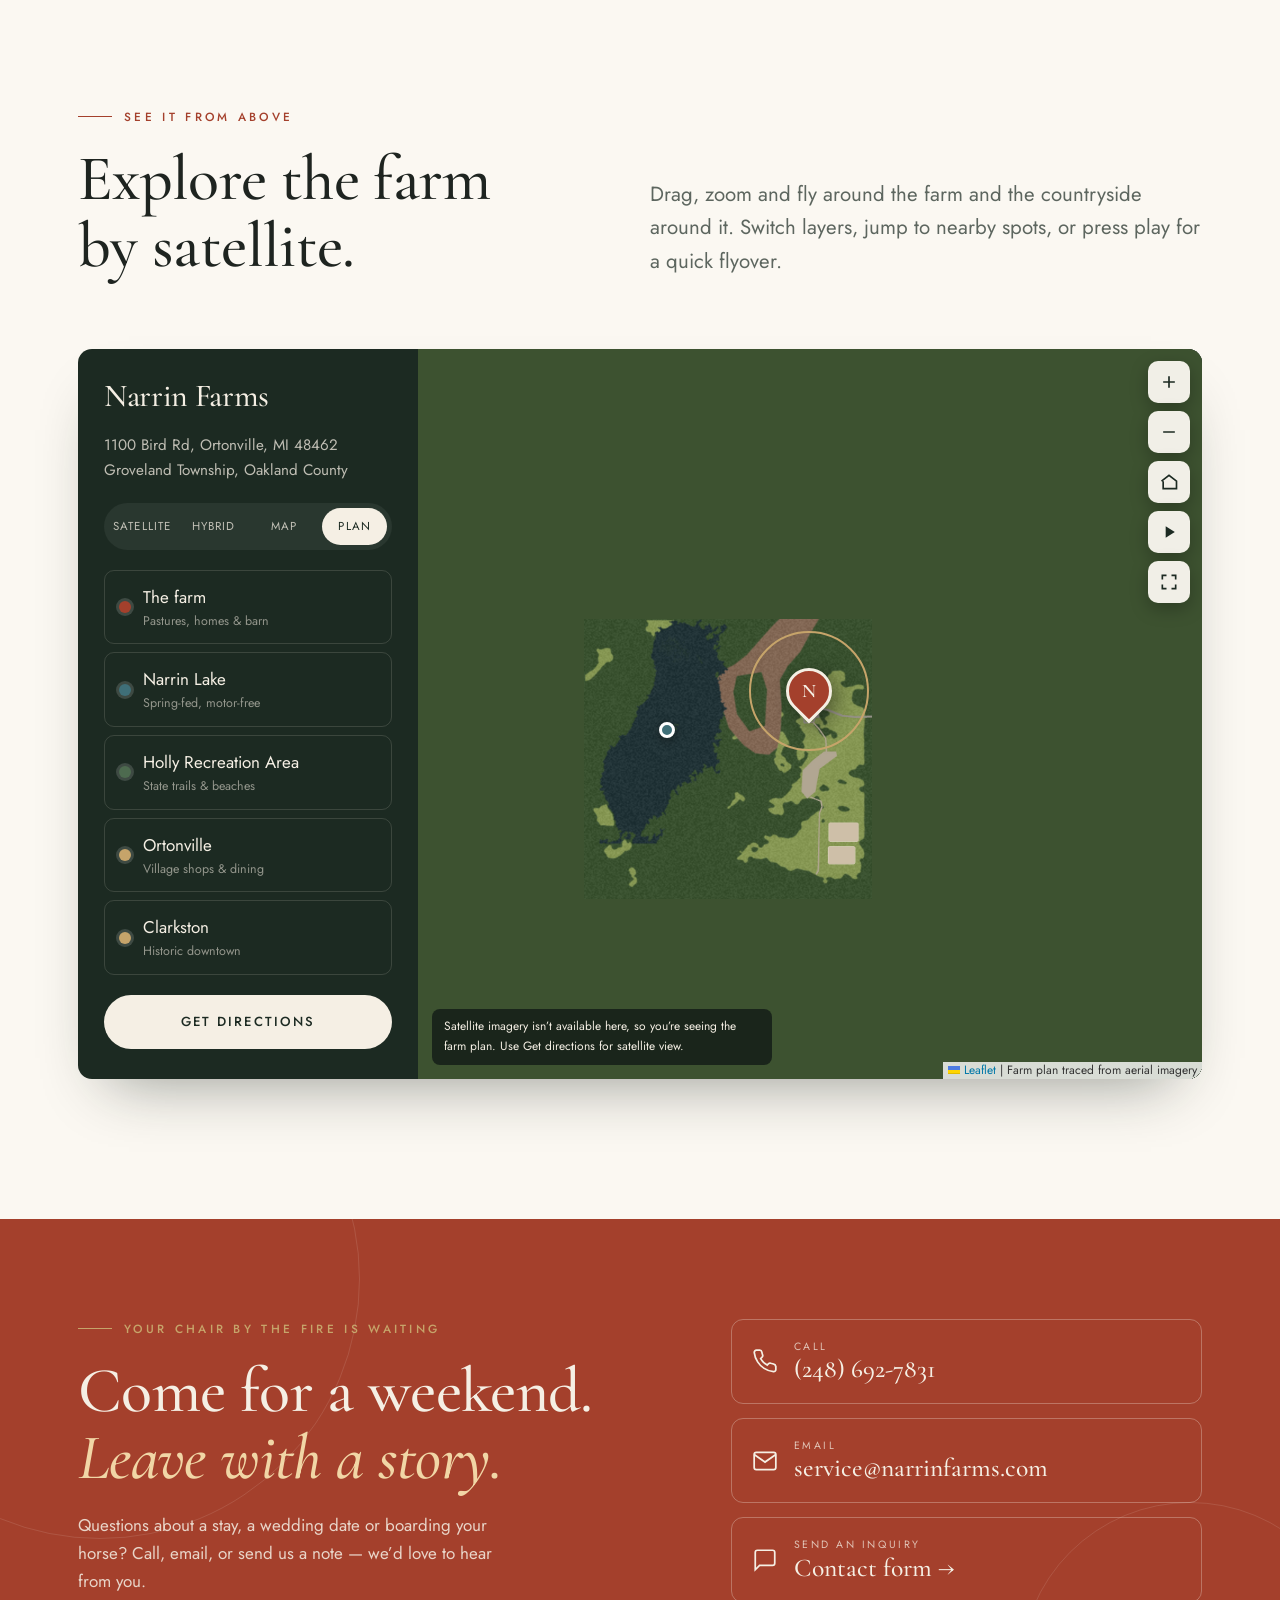
==== commit a7aeb3f0: "Finish site: wedding copy, inquiry flow, map plan fallback, README Wedding copy now places ceremonie" ====
--- a/index.html
+++ b/index.html
@@ -4,7 +4,7 @@
   <meta charset="utf-8">
   <meta name="viewport" content="width=device-width, initial-scale=1">
   <title>Narrin Farms | Lake Cabins, Weddings &amp; Horse Boarding in Ortonville, Michigan</title>
-  <meta name="description" content="Narrin Farms is a 56-acre working horse farm on private, spring-fed Narrin Lake in Ortonville, Michigan — four vacation homes with hot tubs, kayaks and bonfires, intimate lakeside weddings, and horse boarding.">
+  <meta name="description" content="Narrin Farms is a 56-acre working horse farm on private, spring-fed Narrin Lake in Ortonville, Michigan — four vacation homes with hot tubs, kayaks and bonfires, intimate farm weddings, and horse boarding.">
   <meta property="og:title" content="Narrin Farms — Ortonville, Michigan">
   <meta property="og:description" content="Four vacation homes, intimate weddings and horse boarding on 56 acres overlooking Narrin Lake.">
   <meta property="og:image" content="assets/img/grooms-aframe.jpg">
@@ -115,8 +115,8 @@
 
   <div class="marquee" aria-hidden="true">
     <div class="marquee-track">
-      <span>Hot tubs under the stars</span><span>Kayaks on Narrin Lake</span><span>Horses at the fence</span><span>Bonfires every night</span><span>Wooded hiking trails</span><span>Intimate lakeside weddings</span><span>Horse boarding</span>
-      <span>Hot tubs under the stars</span><span>Kayaks on Narrin Lake</span><span>Horses at the fence</span><span>Bonfires every night</span><span>Wooded hiking trails</span><span>Intimate lakeside weddings</span><span>Horse boarding</span>
+      <span>Hot tubs under the stars</span><span>Kayaks on Narrin Lake</span><span>Horses at the fence</span><span>Bonfires every night</span><span>Wooded hiking trails</span><span>Intimate farm weddings</span><span>Horse boarding</span>
+      <span>Hot tubs under the stars</span><span>Kayaks on Narrin Lake</span><span>Horses at the fence</span><span>Bonfires every night</span><span>Wooded hiking trails</span><span>Intimate farm weddings</span><span>Horse boarding</span>
     </div>
   </div>
 
@@ -171,7 +171,7 @@
           <div class="pillar-body">
             <span class="pillar-num">ii.</span>
             <h3>Celebrate</h3>
-            <p>Lakeside vows, a farm-to-fire reception and your whole wedding party sleeping on the property. Intimate, unhurried, unforgettable.</p>
+            <p>Vows on the lawn, a farm-to-fire reception and your whole wedding party sleeping on the property. Intimate, unhurried, unforgettable.</p>
             <span class="link-arrow">Weddings &amp; events <span>→</span></span>
           </div>
         </a>
@@ -283,6 +283,7 @@
             <button type="button" data-layer="satellite" aria-pressed="false">Satellite</button>
             <button type="button" data-layer="hybrid" class="active" aria-pressed="true">Hybrid</button>
             <button type="button" data-layer="map" aria-pressed="false">Map</button>
+            <button type="button" data-layer="plan" aria-pressed="false">Plan</button>
           </div>
           <ul class="map-places">
             <li><button type="button" data-place="farm"><span class="dot" style="background:#a4402c"></span><span>The farm<small>Pastures, homes &amp; barn</small></span></button></li>
--- a/assets/css/style.css
+++ b/assets/css/style.css
@@ -279,7 +279,7 @@
 .center .eyebrow::after { content: ""; width: 34px; height: 1px; background: currentColor; }
 
 /* reveal on scroll */
-.reveal { opacity: 0; transform: translateY(30px); transition: opacity 1s ease, transform 1s cubic-bezier(.2,.7,.1,1); }
+.reveal { opacity: 1; transform: translateY(26px); transition: opacity 1s ease, transform 1s cubic-bezier(.2,.7,.1,1); }
 .reveal.in { opacity: 1; transform: none; }
 .reveal.d1 { transition-delay: .12s; } .reveal.d2 { transition-delay: .24s; } .reveal.d3 { transition-delay: .36s; }
 @media (prefers-reduced-motion: reduce) { .reveal { opacity: 1; transform: none; transition: none; } }
@@ -386,7 +386,7 @@
 .map-panel { padding: 30px 26px; display: flex; flex-direction: column; gap: 20px; }
 .map-panel h3 { font-size: 2rem; }
 .map-panel p { color: rgba(245,239,228,.75); font-size: .95rem; margin: 0; }
-.map-layers { display: grid; grid-template-columns: repeat(3, 1fr); gap: 6px; background: rgba(255,255,255,.06); padding: 5px; border-radius: 99px; }
+.map-layers { display: grid; grid-template-columns: repeat(4, 1fr); gap: 6px; background: rgba(255,255,255,.06); padding: 5px; border-radius: 99px; }
 .map-layers button { border: 0; background: transparent; color: rgba(245,239,228,.75); padding: 9px 4px; border-radius: 99px; font-size: .72rem; letter-spacing: .1em; text-transform: uppercase; cursor: pointer; }
 .map-layers button.active { background: var(--cream); color: var(--pine); }
 .map-places { list-style: none; margin: 0; padding: 0; display: flex; flex-direction: column; gap: 8px; }
@@ -396,7 +396,7 @@
 .map-places small { display: block; color: rgba(245,239,228,.55); font-size: .78rem; }
 .map-canvas { position: relative; min-height: 600px; background: #2a3a30; }
 .map-canvas .leaflet-container { position: absolute; inset: 0; font-family: var(--sans); background: #2a3a30; }
-.map-hint { position: absolute; z-index: 500; left: 14px; bottom: 14px; background: rgba(20,30,24,.85); color: var(--cream); font-size: .75rem; padding: 8px 12px; border-radius: 8px; pointer-events: none; }
+.map-hint { position: absolute; z-index: 500; left: 14px; bottom: 14px; right: 70px; max-width: 340px; background: rgba(20,30,24,.85); color: var(--cream); font-size: .75rem; padding: 8px 12px; border-radius: 8px; pointer-events: none; }
 .map-tools { position: absolute; z-index: 500; right: 12px; top: 12px; display: flex; flex-direction: column; gap: 8px; }
 .map-tools button { width: 42px; height: 42px; border-radius: 10px; border: 0; background: rgba(251,248,242,.95); color: var(--pine); cursor: pointer; display: grid; place-items: center; box-shadow: 0 6px 18px rgba(0,0,0,.25); }
 .map-tools button svg { width: 20px; height: 20px; }
@@ -631,3 +631,9 @@
   box-shadow: 0 10px 24px rgba(0,0,0,.35);
 }
 .tour-pin::after { content: ""; position: absolute; left: 50%; bottom: -6px; margin-left: -6px; border: 6px solid transparent; border-bottom: 0; border-top-color: var(--cream); }
+
+.form-status p { margin: 0 0 12px; color: var(--ink); }
+.fs-text { width: 100%; font: inherit; font-size: .9rem; padding: 12px; border-radius: 10px; border: 1px solid rgba(30,36,32,.22); background: #fff; color: var(--ink); resize: vertical; }
+.fs-actions { display: flex; gap: 10px; flex-wrap: wrap; margin-top: 12px; }
+.selectable { user-select: all; font-weight: 500; }
+.site-header { top: env(safe-area-inset-top, 0px); }
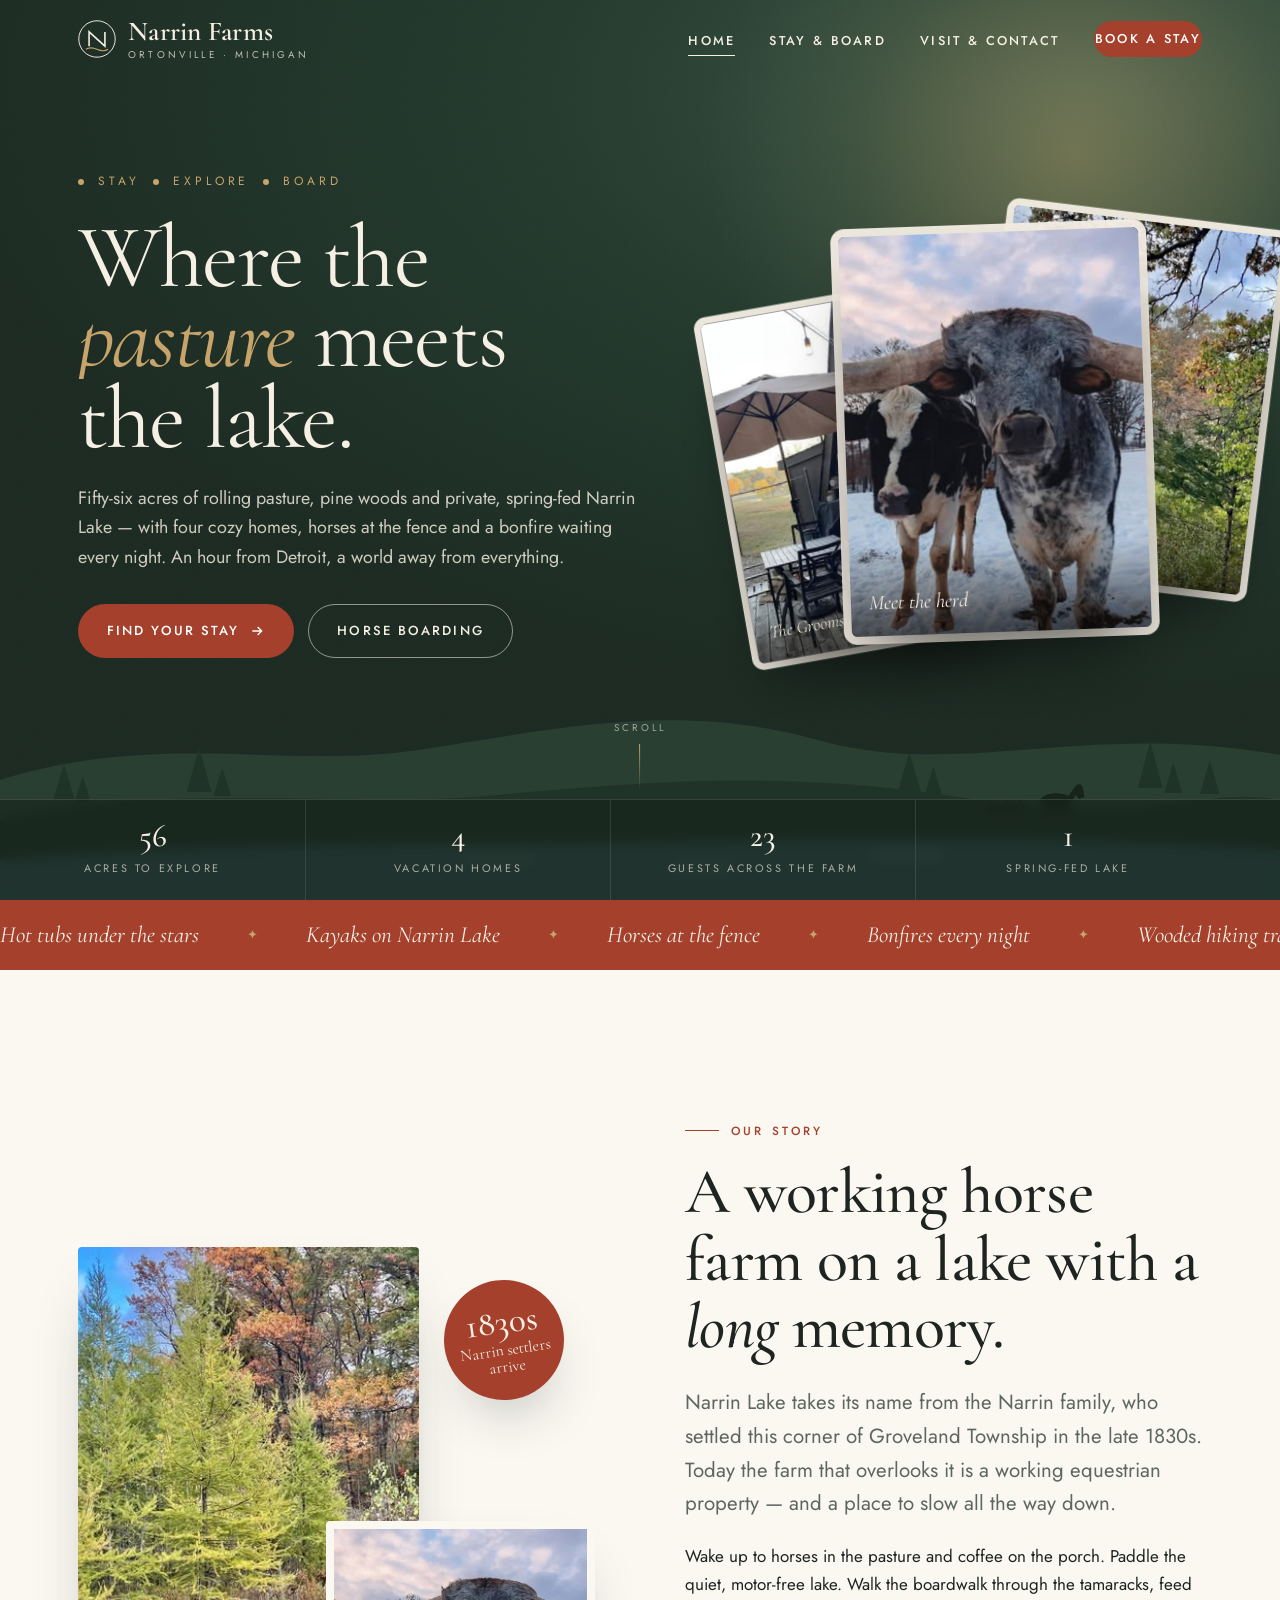
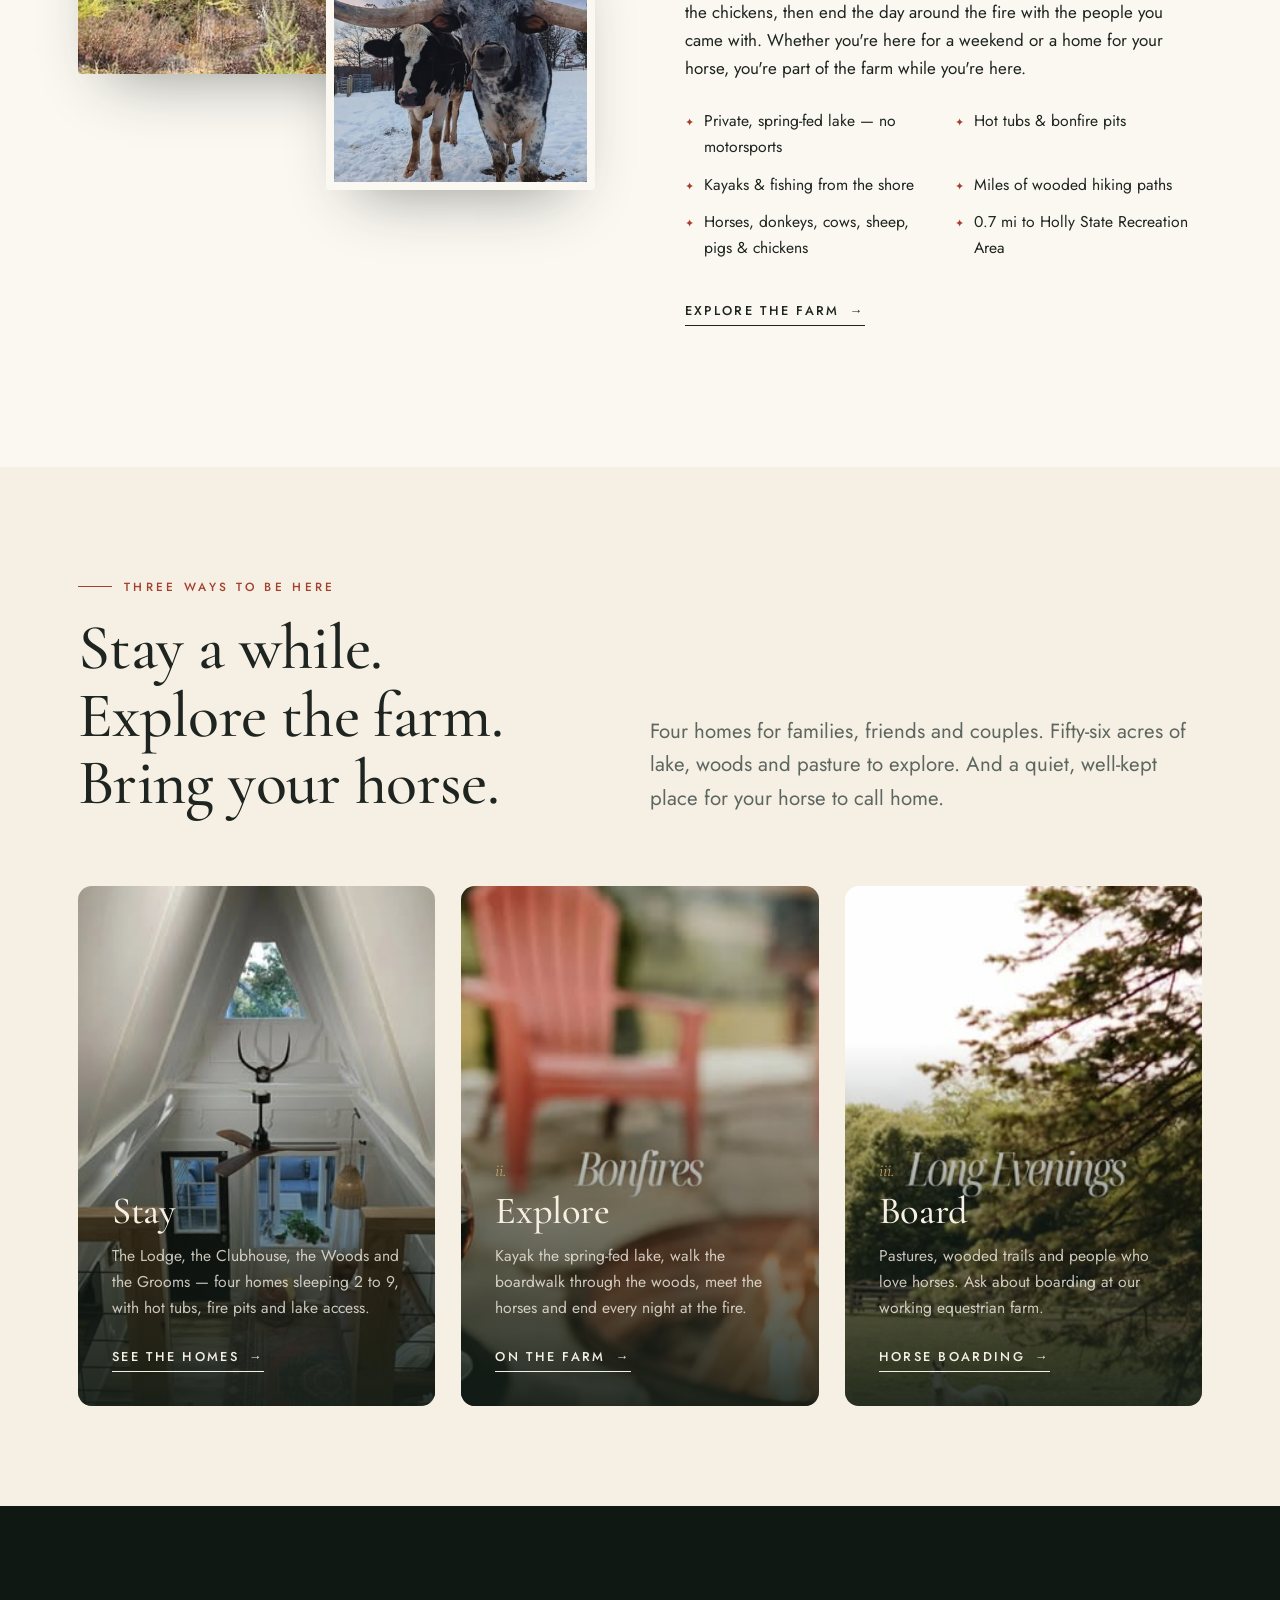
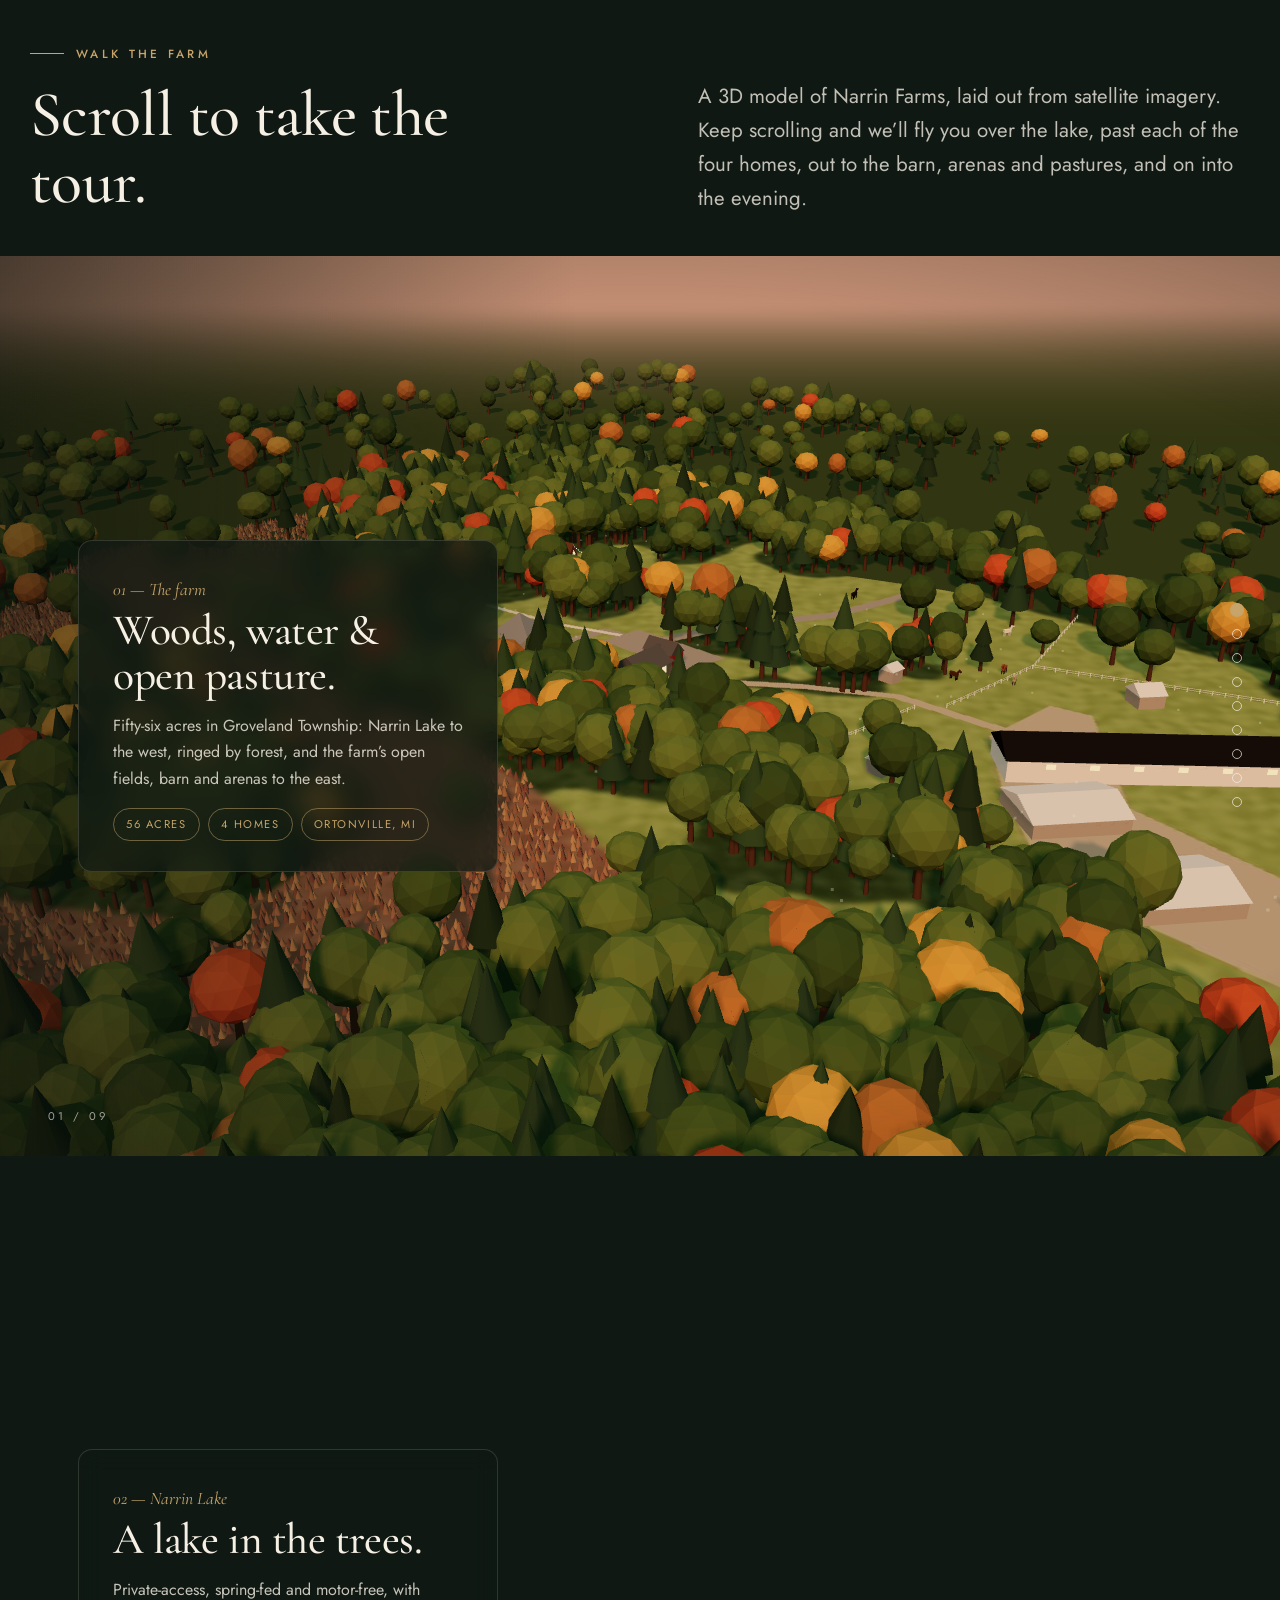
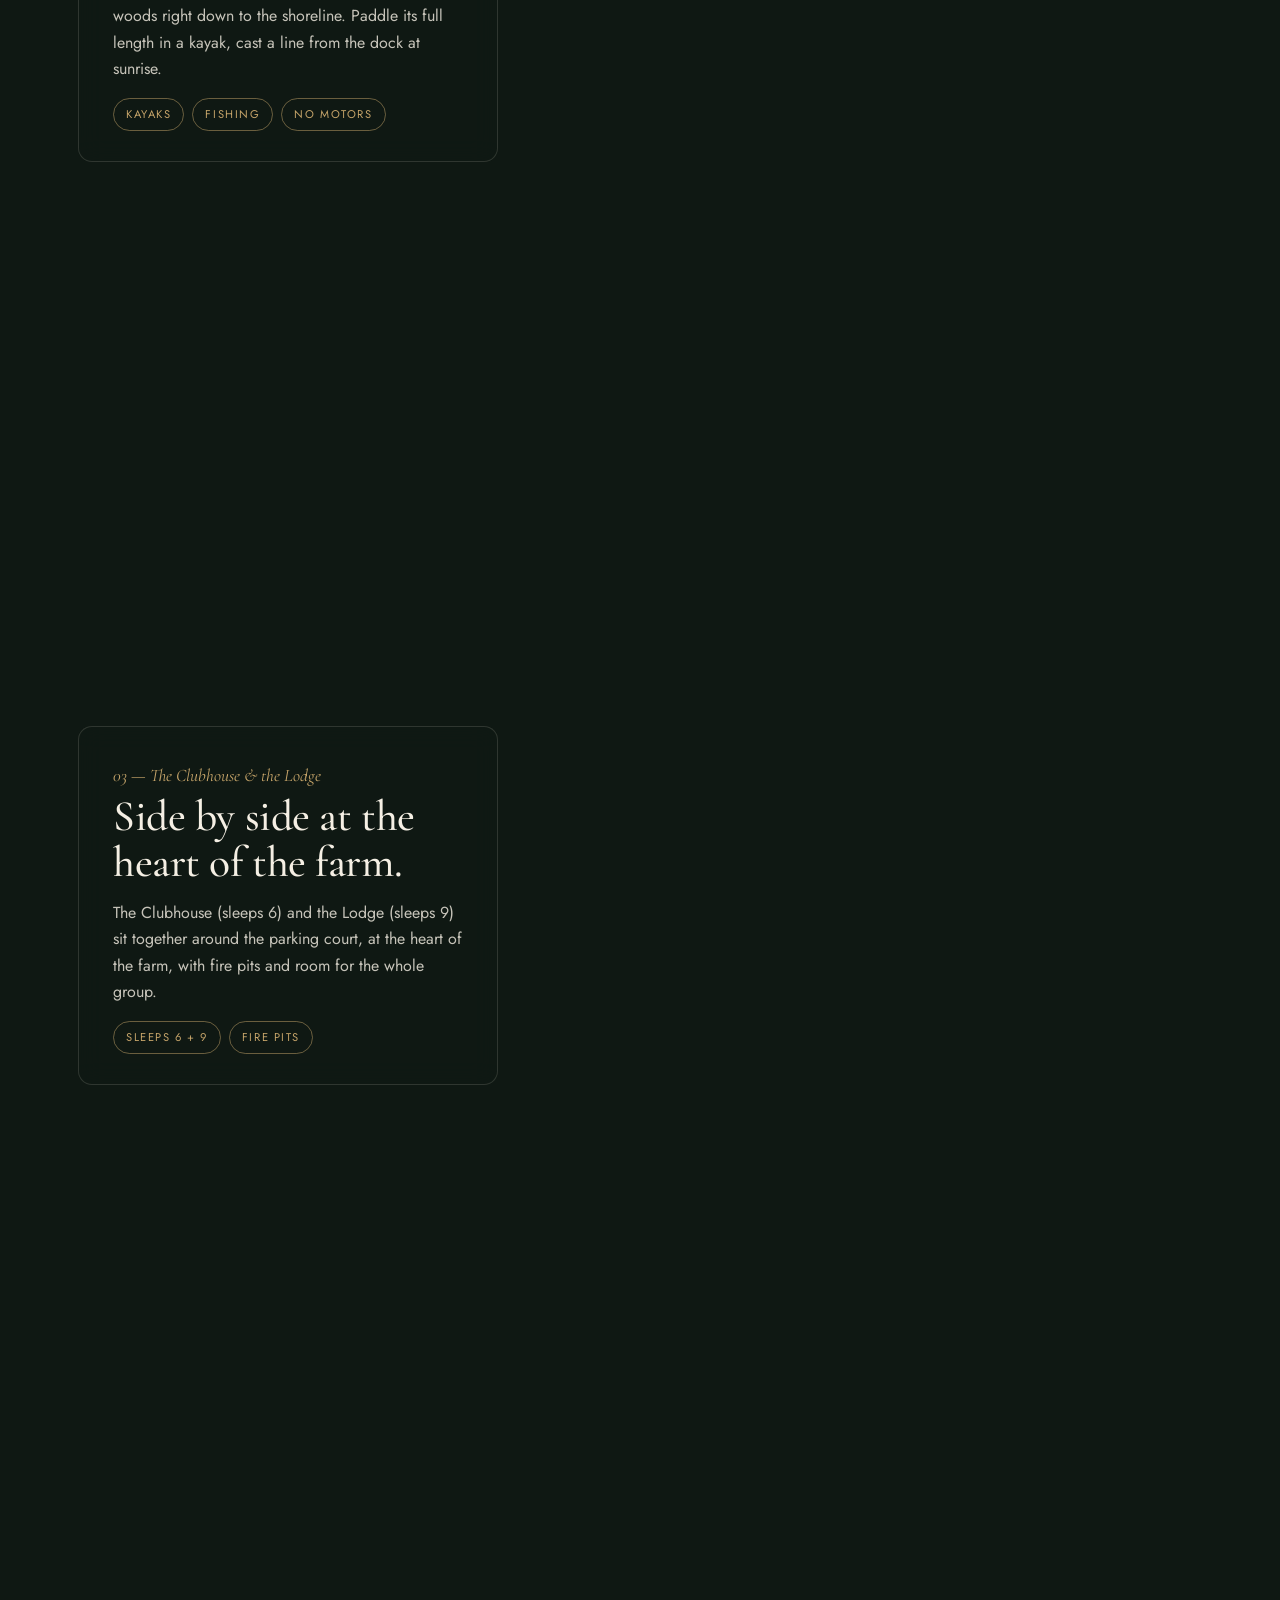
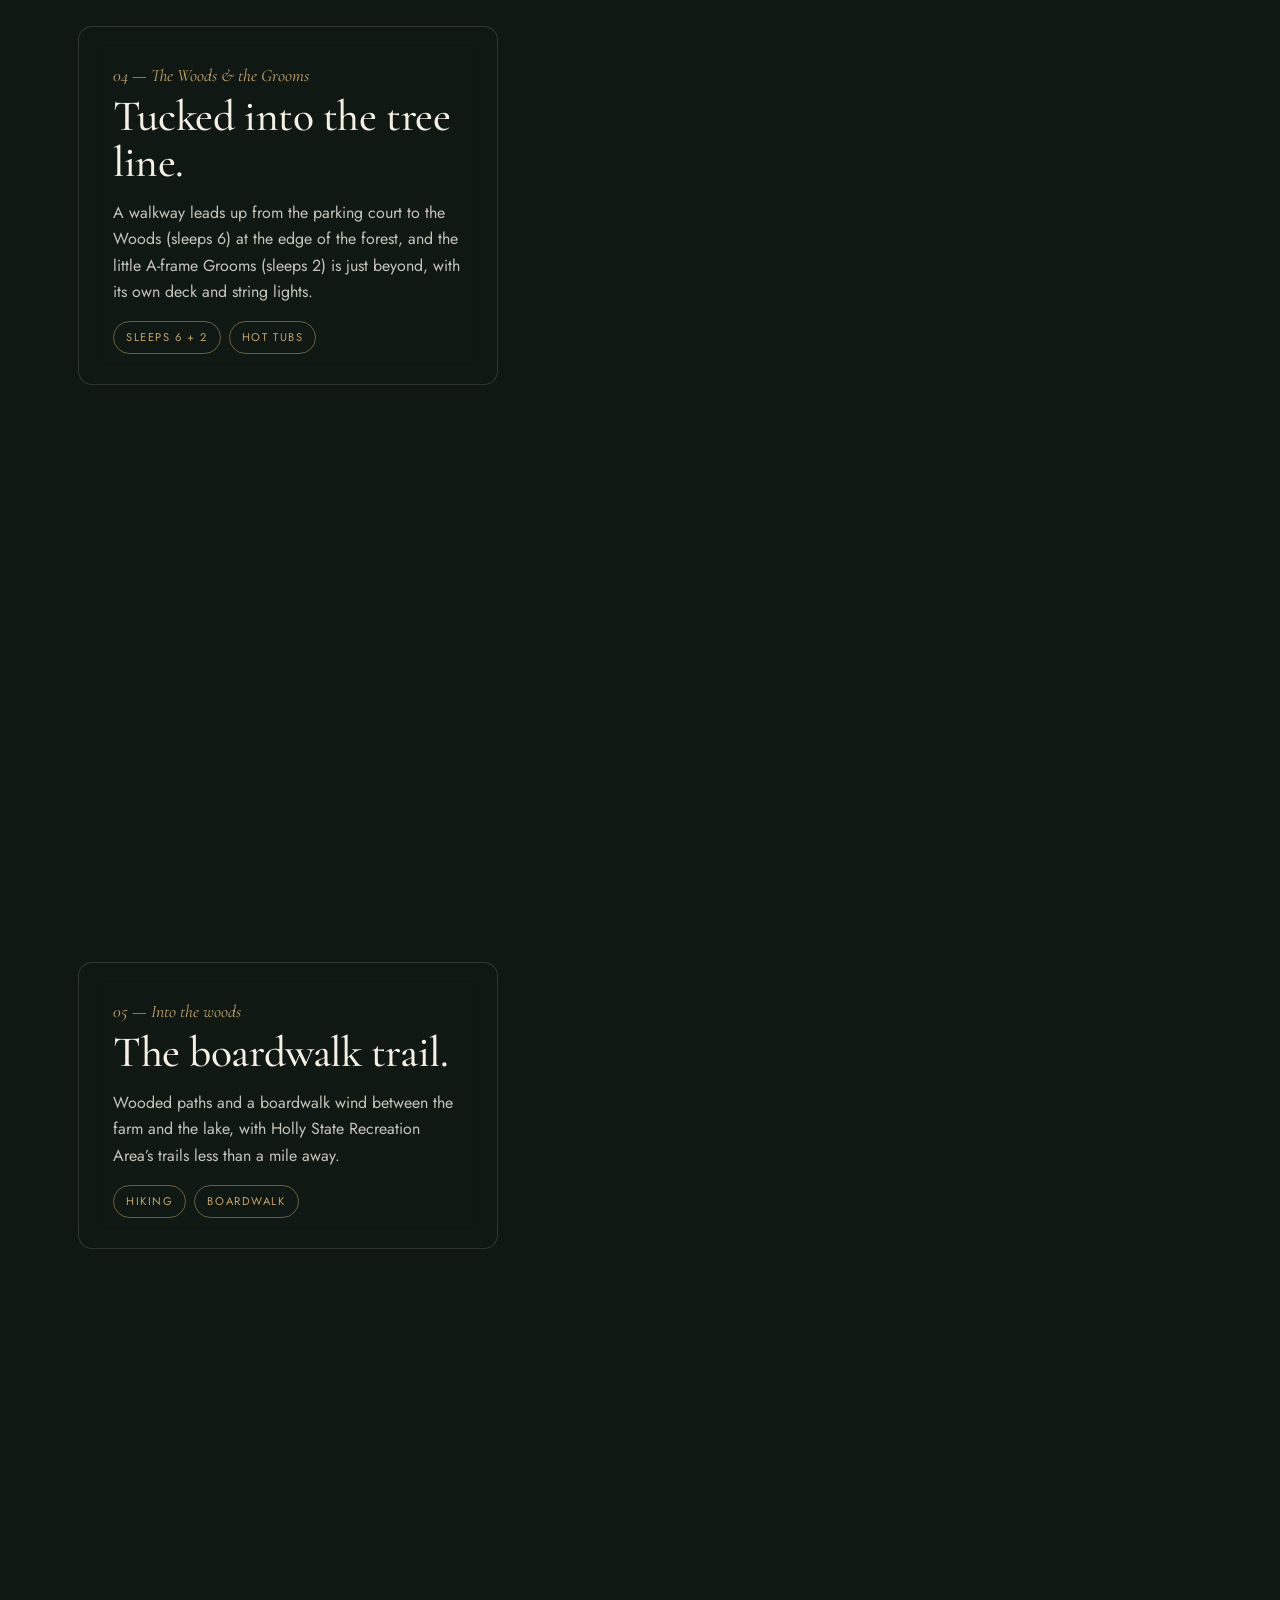
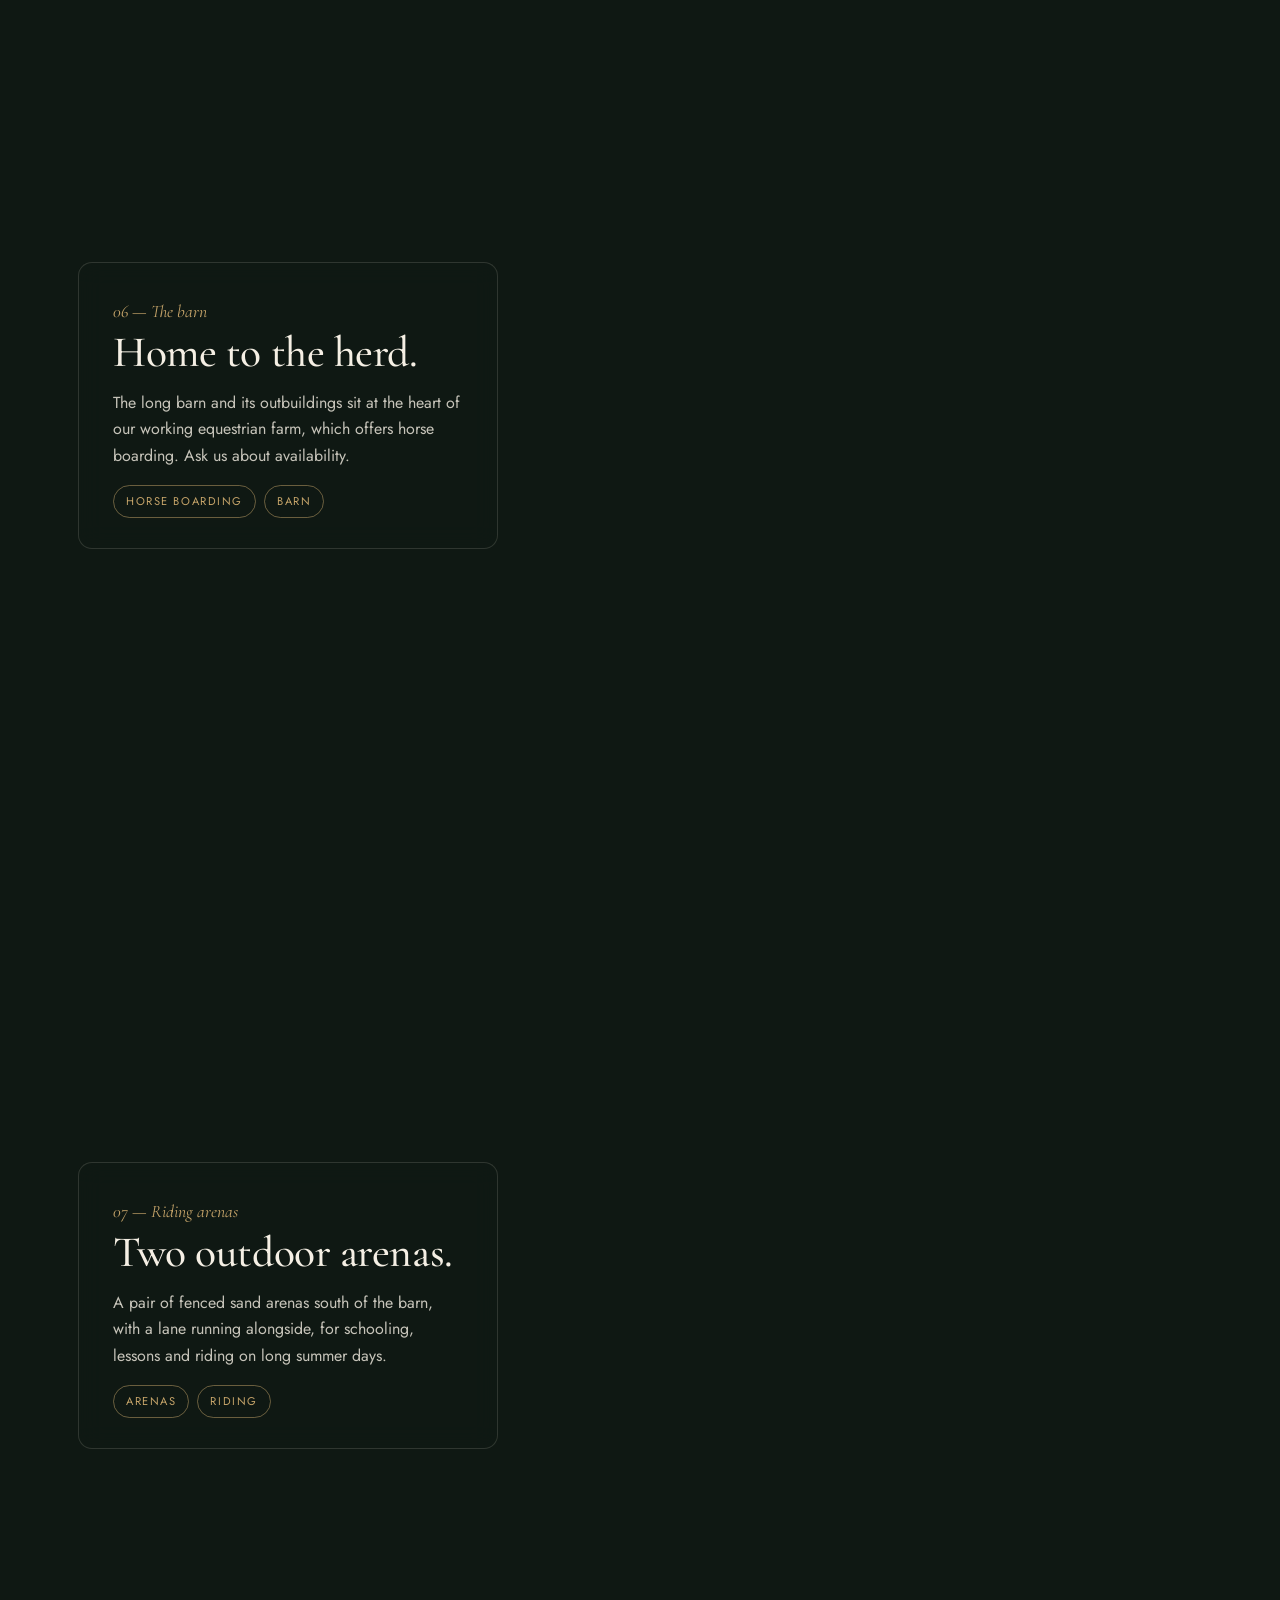
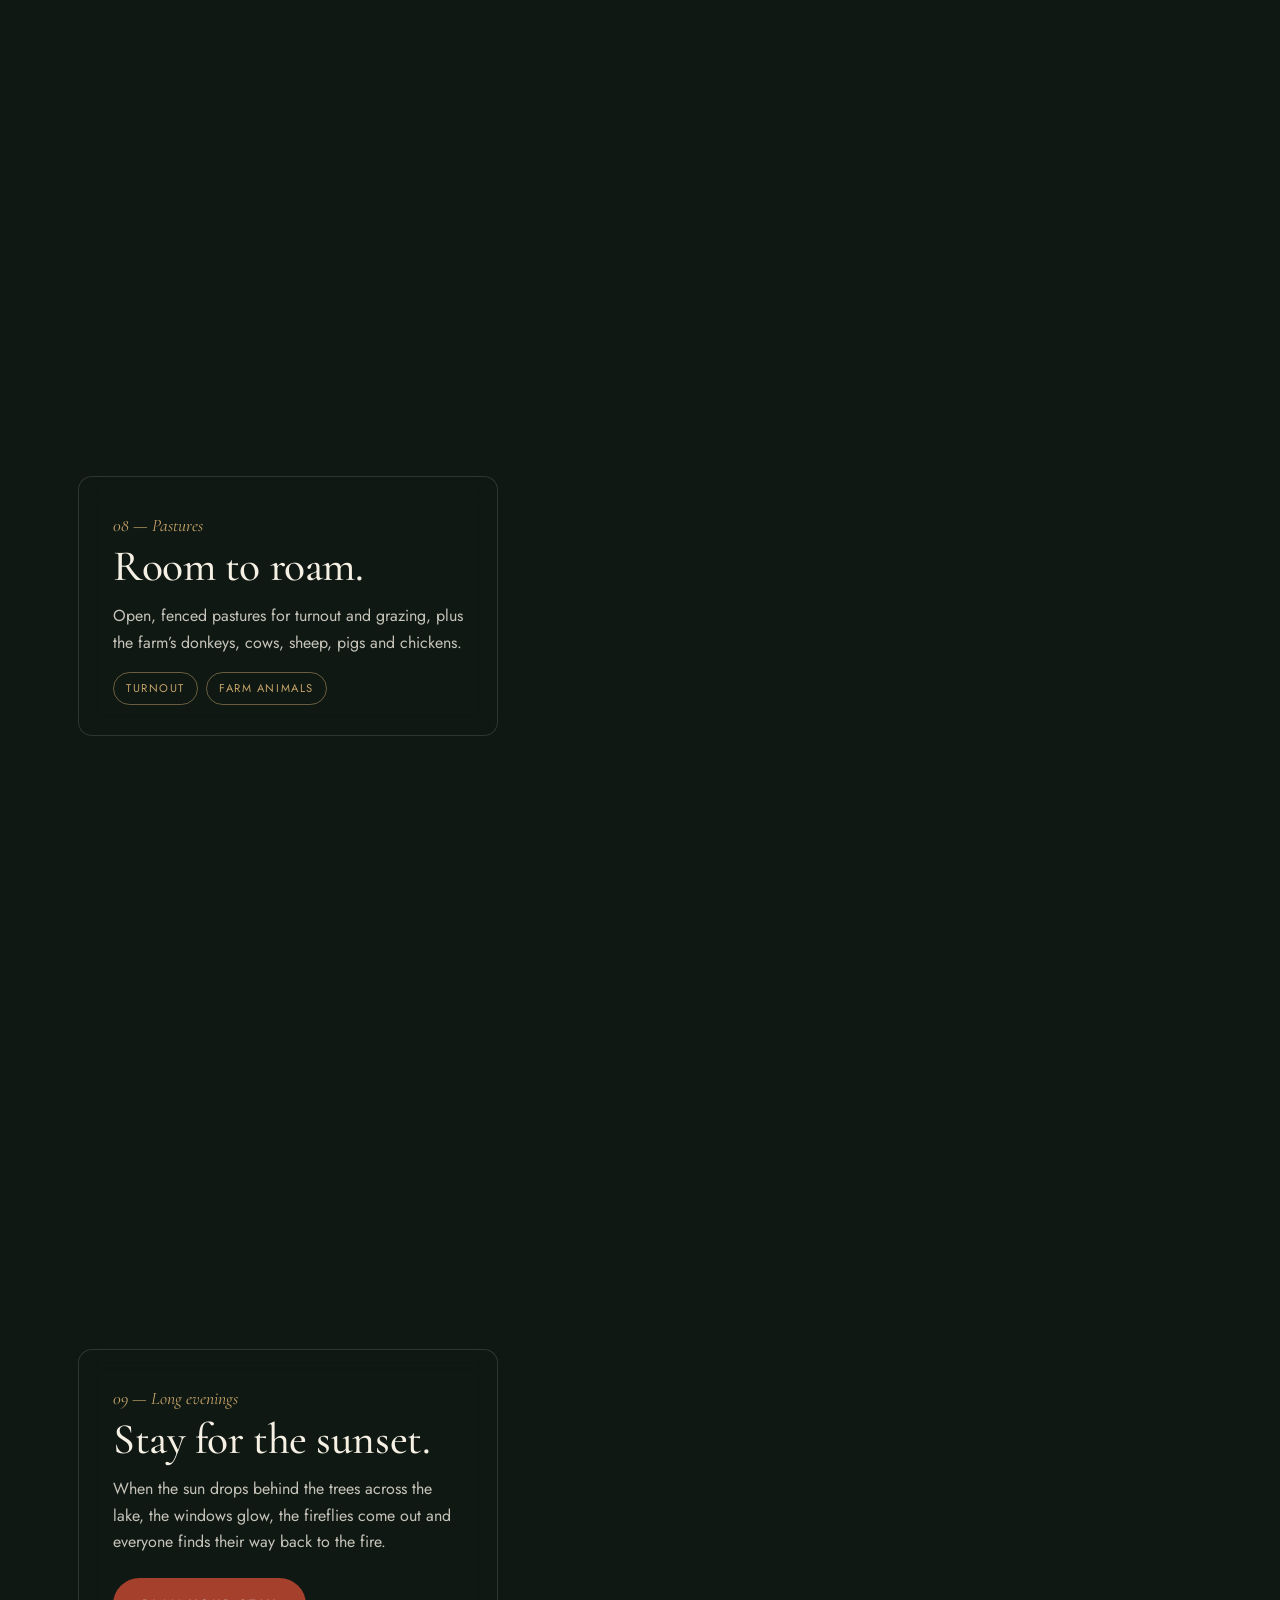
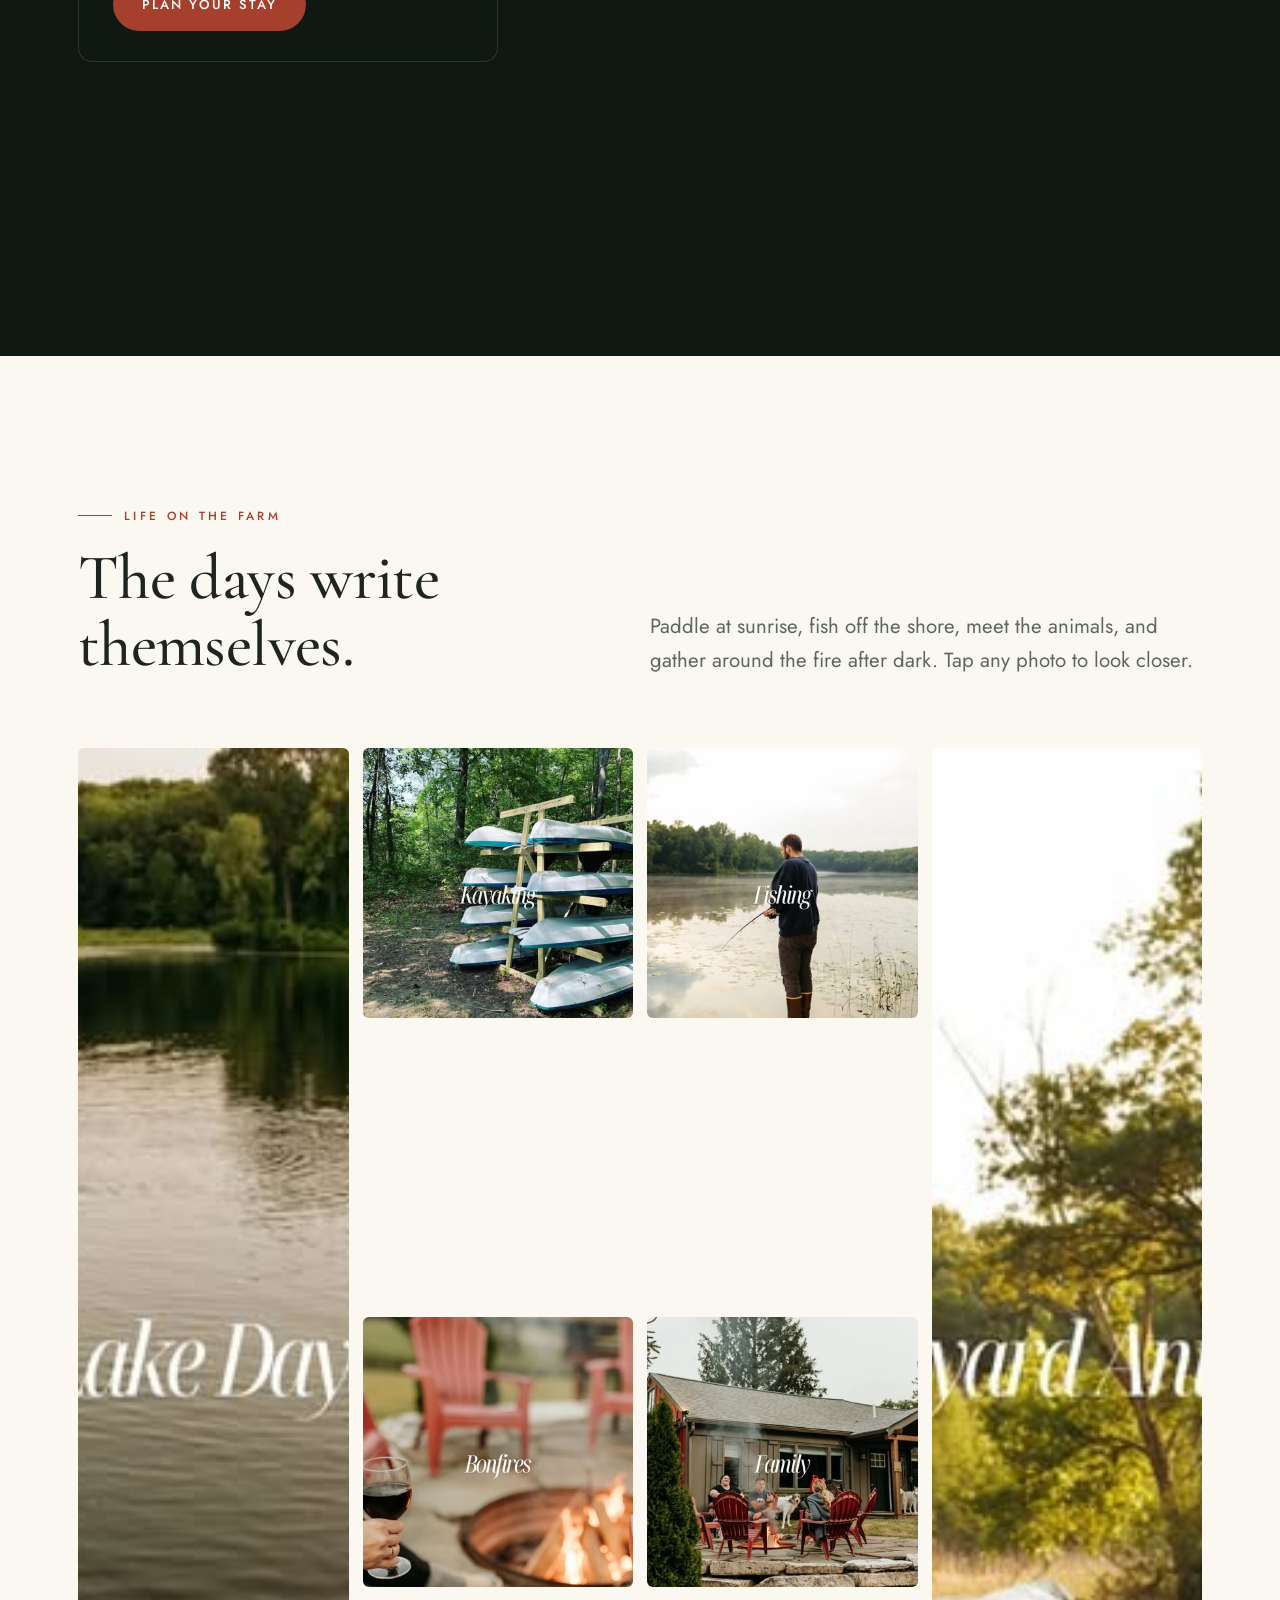
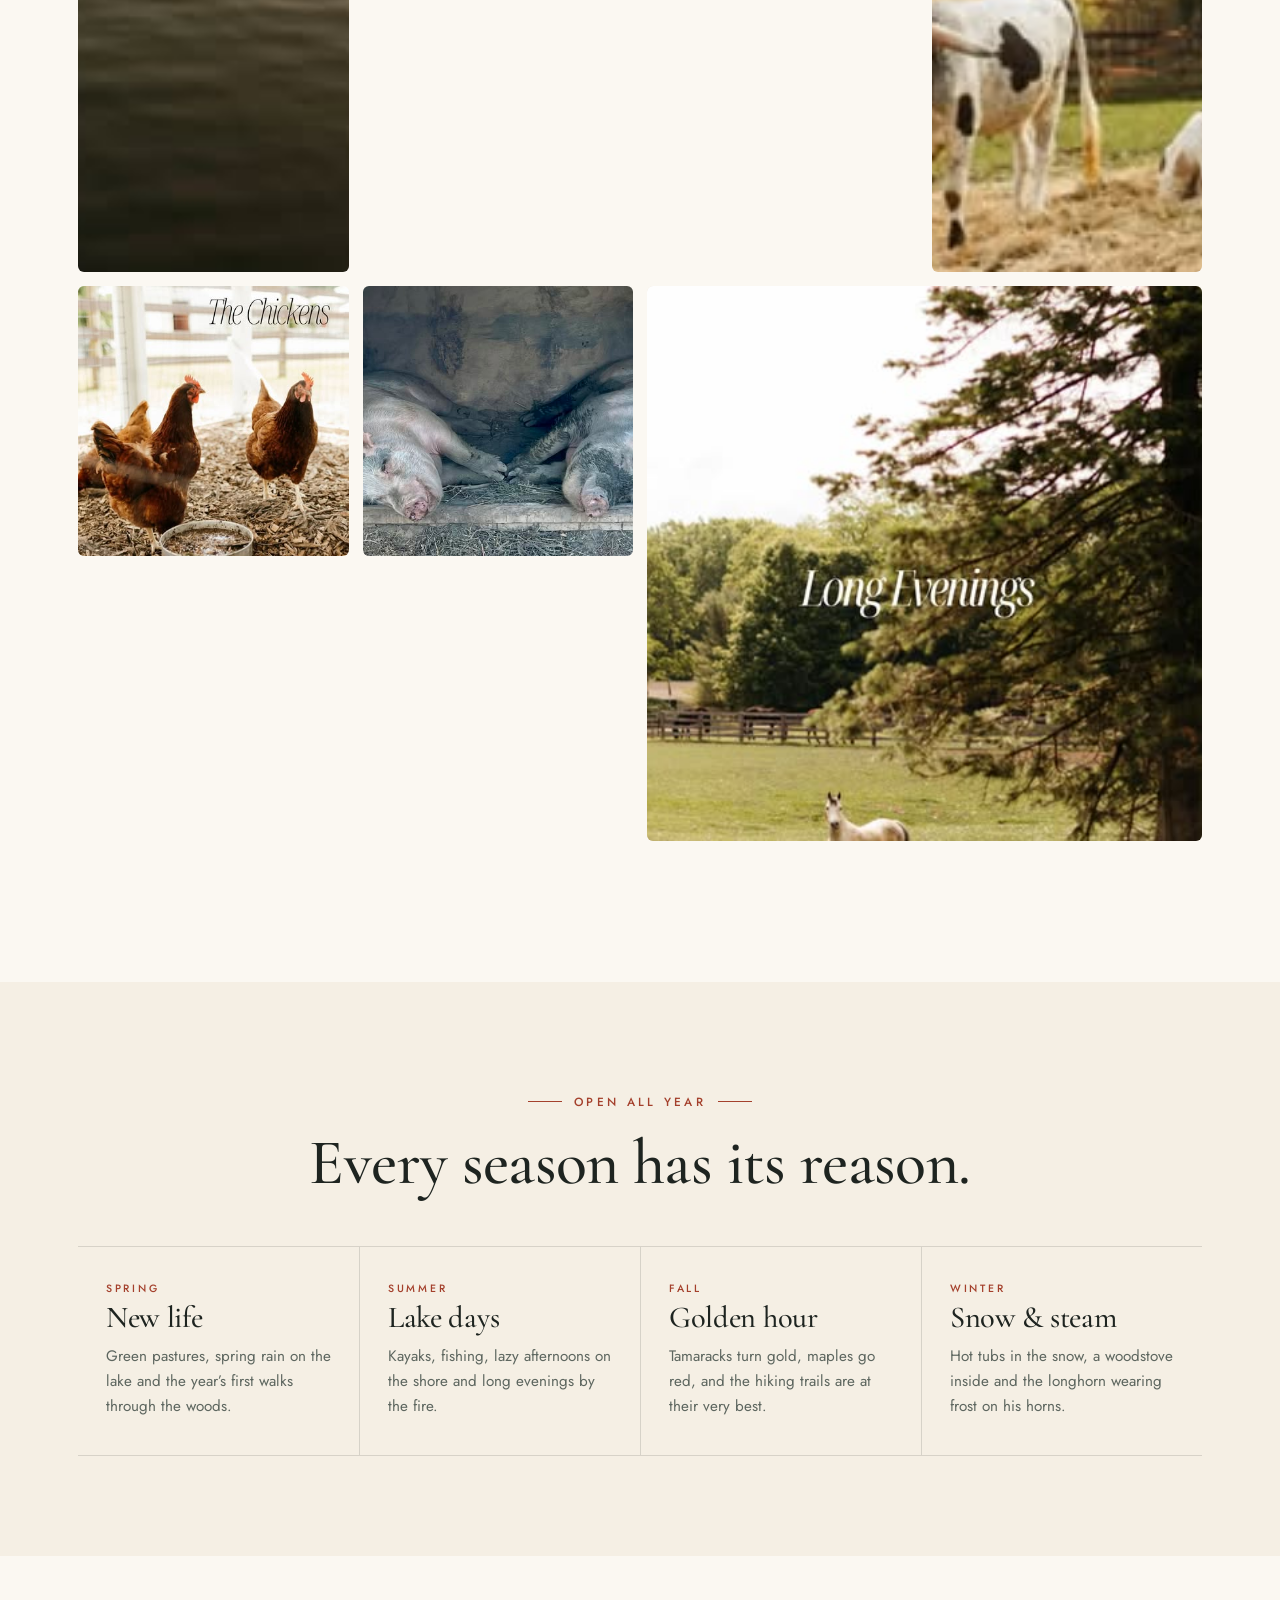
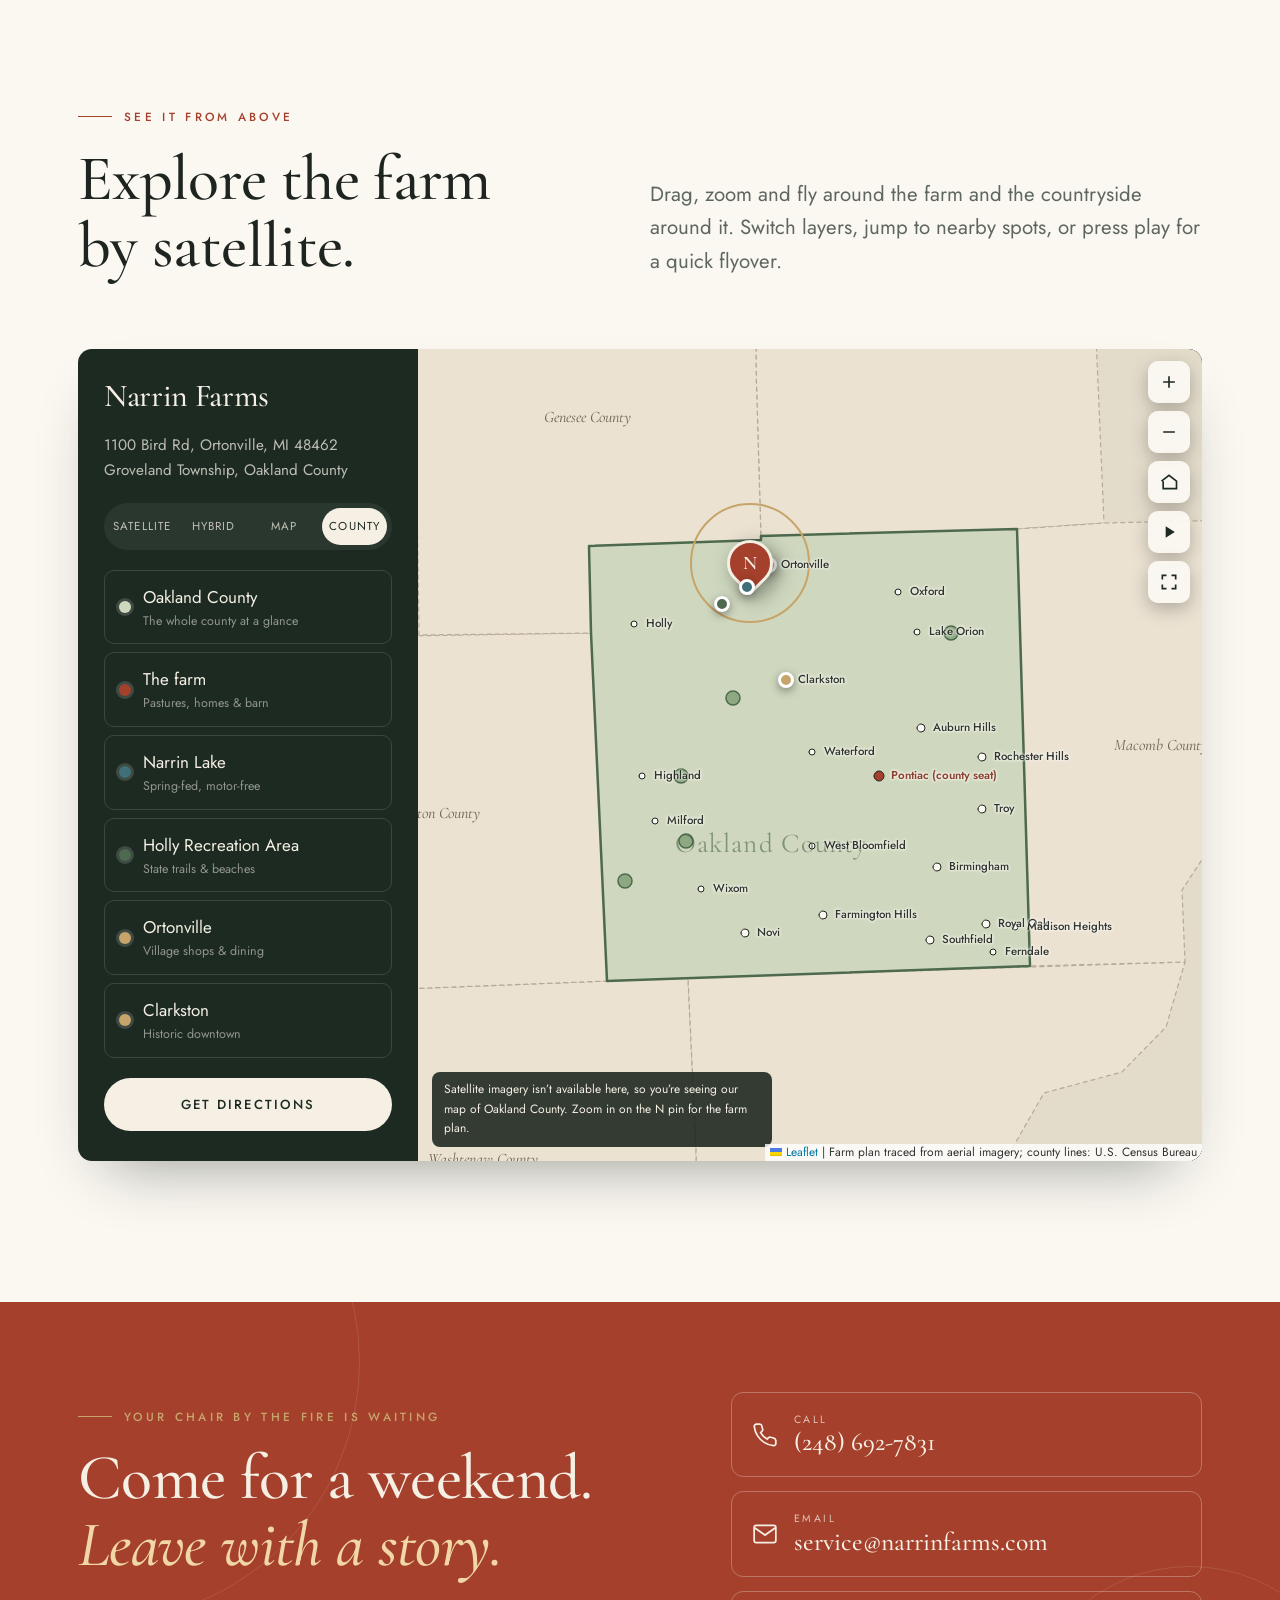
==== commit 4a3d895b: "Remove weddings; recolor barn; turn the Lodge; county-wide map - Narrin Farms does not host weddings" ====
--- a/index.html
+++ b/index.html
@@ -3,10 +3,10 @@
 <head>
   <meta charset="utf-8">
   <meta name="viewport" content="width=device-width, initial-scale=1">
-  <title>Narrin Farms | Lake Cabins, Weddings &amp; Horse Boarding in Ortonville, Michigan</title>
-  <meta name="description" content="Narrin Farms is a 56-acre working horse farm on private, spring-fed Narrin Lake in Ortonville, Michigan — four vacation homes with hot tubs, kayaks and bonfires, intimate farm weddings, and horse boarding.">
+  <title>Narrin Farms | Lake Cabins &amp; Horse Boarding in Ortonville, Michigan</title>
+  <meta name="description" content="Narrin Farms is a 56-acre working horse farm on private, spring-fed Narrin Lake in Ortonville, Michigan — four vacation homes with hot tubs, kayaks and bonfires, and horse boarding.">
   <meta property="og:title" content="Narrin Farms — Ortonville, Michigan">
-  <meta property="og:description" content="Four vacation homes, intimate weddings and horse boarding on 56 acres overlooking Narrin Lake.">
+  <meta property="og:description" content="Four vacation homes and horse boarding on 56 acres overlooking Narrin Lake.">
   <meta property="og:image" content="assets/img/grooms-aframe.jpg">
   <meta name="theme-color" content="#1c2a22">
   <link rel="icon" href="data:image/svg+xml,%3Csvg xmlns='http://www.w3.org/2000/svg' viewBox='0 0 64 64'%3E%3Ccircle cx='32' cy='32' r='32' fill='%231c2a22'/%3E%3Ctext x='32' y='44' font-size='34' text-anchor='middle' fill='%23c6a46a' font-family='Georgia'%3EN%3C/text%3E%3C/svg%3E">
@@ -20,7 +20,7 @@
     "@context": "https://schema.org",
     "@type": "LodgingBusiness",
     "name": "Narrin Farms",
-    "description": "Vacation rental homes, intimate weddings and horse boarding on a 56-acre farm overlooking Narrin Lake.",
+    "description": "Vacation rental homes and horse boarding on a 56-acre farm overlooking Narrin Lake.",
     "telephone": "+1-248-692-7831",
     "email": "service@narrinfarms.com",
     "url": "https://www.narrinfarms.com/",
@@ -43,7 +43,7 @@
     <button class="menu-btn" aria-label="Open menu" aria-expanded="false" aria-controls="nav-links"><span></span><span></span><span></span></button>
     <ul class="nav-links" id="nav-links">
       <li><a href="index.html" aria-current="page">Home</a></li>
-      <li><a href="stay.html">Stay &amp; Celebrate</a></li>
+      <li><a href="stay.html">Stay &amp; Board</a></li>
       <li><a href="contact.html">Visit &amp; Contact</a></li>
       <li><a class="btn nav-cta" href="contact.html?type=stay">Book a stay</a></li>
     </ul>
@@ -57,7 +57,7 @@
     <div class="hero-sun" aria-hidden="true"></div>
     <div class="wrap hero-inner">
       <div class="hero-copy">
-        <div class="hero-kicker fade"><i></i> Stay <i></i> Celebrate <i></i> Board</div>
+        <div class="hero-kicker fade"><i></i> Stay <i></i> Explore <i></i> Board</div>
         <h1>
           <span class="line"><span>Where the</span></span>
           <span class="line"><span><em>pasture</em> meets</span></span>
@@ -67,7 +67,7 @@
         <div class="hero-actions fade d3">
           <a class="btn" href="stay.html#homes">Find your stay
             <svg viewBox="0 0 24 24" fill="none" stroke="currentColor" stroke-width="2"><path d="M5 12h14M13 6l6 6-6 6"/></svg></a>
-          <a class="btn ghost" href="stay.html#weddings">Plan a wedding</a>
+          <a class="btn ghost" href="stay.html#boarding">Horse boarding</a>
         </div>
       </div>
 
@@ -115,8 +115,8 @@
 
   <div class="marquee" aria-hidden="true">
     <div class="marquee-track">
-      <span>Hot tubs under the stars</span><span>Kayaks on Narrin Lake</span><span>Horses at the fence</span><span>Bonfires every night</span><span>Wooded hiking trails</span><span>Intimate farm weddings</span><span>Horse boarding</span>
-      <span>Hot tubs under the stars</span><span>Kayaks on Narrin Lake</span><span>Horses at the fence</span><span>Bonfires every night</span><span>Wooded hiking trails</span><span>Intimate farm weddings</span><span>Horse boarding</span>
+      <span>Hot tubs under the stars</span><span>Kayaks on Narrin Lake</span><span>Horses at the fence</span><span>Bonfires every night</span><span>Wooded hiking trails</span><span>Spring-fed Narrin Lake</span><span>Horse boarding</span>
+      <span>Hot tubs under the stars</span><span>Kayaks on Narrin Lake</span><span>Horses at the fence</span><span>Bonfires every night</span><span>Wooded hiking trails</span><span>Spring-fed Narrin Lake</span><span>Horse boarding</span>
     </div>
   </div>
 
@@ -132,7 +132,7 @@
         <span class="eyebrow">Our story</span>
         <h2>A working horse farm on a lake with a <em>long</em> memory.</h2>
         <p class="lede">Narrin Lake takes its name from the Narrin family, who settled this corner of Groveland Township in the late 1830s. Today the farm that overlooks it is a working equestrian property — and a place to slow all the way down.</p>
-        <p>Wake up to horses in the pasture and coffee on the porch. Paddle the quiet, motor-free lake. Walk the boardwalk through the tamaracks, feed the chickens, then end the day around the fire with the people you came with. Whether you're here for a weekend, a wedding, or a home for your horse, you're part of the farm while you're here.</p>
+        <p>Wake up to horses in the pasture and coffee on the porch. Paddle the quiet, motor-free lake. Walk the boardwalk through the tamaracks, feed the chickens, then end the day around the fire with the people you came with. Whether you're here for a weekend or a home for your horse, you're part of the farm while you're here.</p>
         <ul class="checks">
           <li>Private, spring-fed lake — no motorsports</li>
           <li>Hot tubs &amp; bonfire pits</li>
@@ -152,9 +152,9 @@
       <div class="section-head">
         <div class="reveal">
           <span class="eyebrow">Three ways to be here</span>
-          <h2>Stay a while. Say “I do.” Bring your horse.</h2>
-        </div>
-        <p class="lede reveal d1">Four homes for families, friends and couples. Intimate weddings with your guests sleeping steps away. And a quiet, well-kept place for your horse to call home.</p>
+          <h2>Stay a while. Explore the farm. Bring your horse.</h2>
+        </div>
+        <p class="lede reveal d1">Four homes for families, friends and couples. Fifty-six acres of lake, woods and pasture to explore. And a quiet, well-kept place for your horse to call home.</p>
       </div>
       <div class="pillars">
         <a class="pillar reveal" href="stay.html#homes">
@@ -166,13 +166,13 @@
             <span class="link-arrow">See the homes <span>→</span></span>
           </div>
         </a>
-        <a class="pillar reveal d1" href="stay.html#weddings">
+        <a class="pillar reveal d1" href="stay.html#farm">
           <img src="assets/img/bonfires.jpg" alt="A glass of red wine beside a crackling fire pit with red Adirondack chairs" loading="lazy" style="object-position: 50% 70%">
           <div class="pillar-body">
             <span class="pillar-num">ii.</span>
-            <h3>Celebrate</h3>
-            <p>Vows on the lawn, a farm-to-fire reception and your whole wedding party sleeping on the property. Intimate, unhurried, unforgettable.</p>
-            <span class="link-arrow">Weddings &amp; events <span>→</span></span>
+            <h3>Explore</h3>
+            <p>Kayak the spring-fed lake, walk the boardwalk through the woods, meet the horses and end every night at the fire.</p>
+            <span class="link-arrow">On the farm <span>→</span></span>
           </div>
         </a>
         <a class="pillar reveal d2" href="stay.html#boarding">
@@ -257,7 +257,7 @@
       </div>
       <div class="seasons reveal d1">
         <div class="season"><h4><small>Spring</small>New life</h4><p>Green pastures, spring rain on the lake and the year’s first walks through the woods.</p></div>
-        <div class="season"><h4><small>Summer</small>Lake days</h4><p>Kayaks, fishing, lazy afternoons on the shore and wedding season under the café lights.</p></div>
+        <div class="season"><h4><small>Summer</small>Lake days</h4><p>Kayaks, fishing, lazy afternoons on the shore and long evenings by the fire.</p></div>
         <div class="season"><h4><small>Fall</small>Golden hour</h4><p>Tamaracks turn gold, maples go red, and the hiking trails are at their very best.</p></div>
         <div class="season"><h4><small>Winter</small>Snow &amp; steam</h4><p>Hot tubs in the snow, a woodstove inside and the longhorn wearing frost on his horns.</p></div>
       </div>
@@ -283,9 +283,10 @@
             <button type="button" data-layer="satellite" aria-pressed="false">Satellite</button>
             <button type="button" data-layer="hybrid" class="active" aria-pressed="true">Hybrid</button>
             <button type="button" data-layer="map" aria-pressed="false">Map</button>
-            <button type="button" data-layer="plan" aria-pressed="false">Plan</button>
+            <button type="button" data-layer="plan" aria-pressed="false">County</button>
           </div>
           <ul class="map-places">
+            <li><button type="button" data-place="county"><span class="dot" style="background:#cfd8bf"></span><span>Oakland County<small>The whole county at a glance</small></span></button></li>
             <li><button type="button" data-place="farm"><span class="dot" style="background:#a4402c"></span><span>The farm<small>Pastures, homes &amp; barn</small></span></button></li>
             <li><button type="button" data-place="lake"><span class="dot" style="background:#3f6f78"></span><span>Narrin Lake<small>Spring-fed, motor-free</small></span></button></li>
             <li><button type="button" data-place="holly"><span class="dot" style="background:#4d6a4f"></span><span>Holly Recreation Area<small>State trails &amp; beaches</small></span></button></li>
@@ -316,7 +317,7 @@
       <div class="reveal">
         <span class="eyebrow light">Your chair by the fire is waiting</span>
         <h2>Come for a weekend. <em>Leave with a story.</em></h2>
-        <p style="opacity:.85;max-width:44ch;margin-top:20px">Questions about a stay, a wedding date or boarding your horse? Call, email, or send us a note — we’d love to hear from you.</p>
+        <p style="opacity:.85;max-width:44ch;margin-top:20px">Questions about a stay or boarding your horse? Call, email, or send us a note — we’d love to hear from you.</p>
       </div>
       <div class="cta-contact reveal d1">
         <a href="tel:+12486927831"><svg viewBox="0 0 24 24" fill="none" stroke="currentColor" stroke-width="1.6"><path d="M22 16.9v3a2 2 0 0 1-2.2 2 19.8 19.8 0 0 1-8.6-3.1 19.5 19.5 0 0 1-6-6A19.8 19.8 0 0 1 2.1 4.2 2 2 0 0 1 4.1 2h3a2 2 0 0 1 2 1.7c.1.9.4 1.8.7 2.7a2 2 0 0 1-.5 2.1L8 9.8a16 16 0 0 0 6 6l1.3-1.3a2 2 0 0 1 2.1-.4c.9.3 1.8.6 2.7.7a2 2 0 0 1 1.7 2z"/></svg><span><small>Call</small><strong>(248) 692-7831</strong></span></a>
@@ -335,7 +336,7 @@
           <svg viewBox="0 0 48 48" aria-hidden="true"><circle cx="24" cy="24" r="23" fill="none" stroke="currentColor" stroke-width="1.2"/><path d="M14 33V15l20 18V15" fill="none" stroke="currentColor" stroke-width="2"/><path d="M10 37c4-2.5 8.5-2.5 14 0s10 2.5 14 0" fill="none" stroke="#c6a46a" stroke-width="1.4"/></svg>
           <span class="brand-text"><span class="brand-name">Narrin Farms</span><span class="brand-sub">Ortonville · Michigan</span></span>
         </a>
-        <p>Vacation rentals, weddings and horse boarding on 56 acres overlooking Narrin Lake.</p>
+        <p>Vacation rentals and horse boarding on 56 acres overlooking Narrin Lake.</p>
         <div class="socials">
           <a href="https://www.facebook.com/NarrinFarms/" target="_blank" rel="noopener" aria-label="Narrin Farms on Facebook"><svg viewBox="0 0 24 24" fill="currentColor"><path d="M14 8V6.5c0-.8.2-1.3 1.4-1.3H17V2.2C16.6 2.1 15.6 2 14.5 2 12.1 2 10.5 3.4 10.5 6.1V8H8v3.2h2.5V22H14V11.2h2.7L17 8z"/></svg></a>
           <a href="mailto:service@narrinfarms.com" aria-label="Email Narrin Farms"><svg viewBox="0 0 24 24" fill="none" stroke="currentColor" stroke-width="1.8"><rect x="2" y="4" width="20" height="16" rx="2"/><path d="m22 6-10 7L2 6"/></svg></a>
@@ -348,7 +349,7 @@
           <li><a href="index.html">Home</a></li>
           <li><a href="index.html#tour">3D farm tour</a></li>
           <li><a href="index.html#map">Satellite map</a></li>
-          <li><a href="stay.html">Stay &amp; Celebrate</a></li>
+          <li><a href="stay.html">Stay &amp; Board</a></li>
           <li><a href="contact.html">Visit &amp; Contact</a></li>
         </ul>
       </div>
@@ -356,7 +357,7 @@
         <h5>The farm</h5>
         <ul>
           <li><a href="stay.html#homes">The four homes</a></li>
-          <li><a href="stay.html#weddings">Weddings &amp; events</a></li>
+          <li><a href="stay.html#compare">Compare the homes</a></li>
           <li><a href="stay.html#boarding">Horse boarding</a></li>
           <li><a href="stay.html#farm">Amenities &amp; animals</a></li>
           <li><a href="contact.html#faq">FAQ</a></li>
@@ -373,7 +374,7 @@
     </div>
     <div class="footer-bottom">
       <span>© <span data-year>2026</span> Narrin Farms · Groveland Township, Oakland County, Michigan</span>
-      <span>Stay · Celebrate · Board</span>
+      <span>Stay · Explore · Board</span>
     </div>
   </div>
 </footer>
@@ -389,6 +390,7 @@
 <script src="assets/js/farm-layout.js"></script>
 <script src="assets/vendor/leaflet/leaflet.js"></script>
 <script src="assets/js/main.js"></script>
+<script src="assets/js/oakland-map-data.js"></script>
 <script src="assets/js/map.js"></script>
 <script src="assets/js/farm3d.js"></script>
 </body>
--- a/assets/css/style.css
+++ b/assets/css/style.css
@@ -507,26 +507,6 @@
 .group-band .big small { display: block; font-size: 1.3rem; font-style: italic; color: var(--cream); margin-top: 14px; }
 @media (max-width: 800px) { .group-band { grid-template-columns: 1fr; } }
 
-/* weddings */
-.wedding-hero { display: grid; grid-template-columns: 1fr 1fr; gap: clamp(30px, 6vw, 90px); align-items: center; }
-.wedding-collage { display: grid; grid-template-columns: 1.2fr 1fr; grid-template-rows: 1fr 1fr; gap: 14px; aspect-ratio: 1 / 1; }
-.wedding-collage img { width: 100%; height: 100%; object-fit: cover; border-radius: 6px; }
-.wedding-collage img:first-child { grid-row: span 2; }
-.settings { display: grid; grid-template-columns: repeat(3, 1fr); gap: 24px; margin-top: 70px; }
-.setting { padding: 30px; border: 1px solid rgba(245,239,228,.18); border-radius: var(--radius); }
-.setting .icon { width: 46px; height: 46px; color: var(--brass); margin-bottom: 18px; }
-.setting h4 { font-size: 1.8rem; margin-bottom: 10px; }
-.setting p { color: rgba(245,239,228,.75); font-size: .96rem; margin: 0; }
-.steps { display: grid; grid-template-columns: repeat(4, 1fr); gap: 24px; counter-reset: step; margin-top: 70px; }
-.step { position: relative; padding-top: 60px; }
-.step::before { counter-increment: step; content: "0" counter(step); position: absolute; top: 0; left: 0; font-family: var(--serif); font-size: 2.6rem; color: var(--brass); line-height: 1; }
-.step::after { content: ""; position: absolute; top: 20px; left: 64px; right: 0; height: 1px; background: rgba(245,239,228,.2); }
-.step:last-child::after { display: none; }
-.step h5 { font-family: var(--serif); font-size: 1.5rem; font-weight: 500; margin: 0 0 8px; }
-.step p { color: rgba(245,239,228,.72); font-size: .94rem; margin: 0; }
-@media (max-width: 900px) { .wedding-hero { grid-template-columns: 1fr; } .settings { grid-template-columns: 1fr; } .steps { grid-template-columns: 1fr 1fr; } }
-@media (max-width: 520px) { .steps { grid-template-columns: 1fr; } }
-
 /* boarding */
 .boarding { display: grid; grid-template-columns: 1fr 1.1fr; gap: clamp(30px, 6vw, 90px); align-items: center; }
 .boarding-photo { position: relative; }
@@ -637,3 +617,12 @@
 .fs-actions { display: flex; gap: 10px; flex-wrap: wrap; margin-top: 12px; }
 .selectable { user-select: all; font-weight: 500; }
 .site-header { top: env(safe-area-inset-top, 0px); }
+
+/* illustrated county map labels */
+.county-label { font-family: var(--serif); font-style: italic; font-size: 1rem; color: #6b6253; text-align: center; white-space: nowrap; pointer-events: none; }
+.county-label.home { font-size: 1.7rem; color: #3f5a3f; font-style: normal; letter-spacing: .04em; opacity: .55; }
+.leaflet-tooltip.map-label { background: transparent; border: 0; box-shadow: none; padding: 0; font-family: var(--sans); font-size: .72rem; font-weight: 500; color: #1e2420; text-shadow: 0 0 3px #fbf8f2, 0 0 3px #fbf8f2, 0 0 2px #fbf8f2; }
+.leaflet-tooltip.map-label::before { display: none; }
+.leaflet-tooltip.map-label.seat { font-weight: 600; color: #84311f; }
+.leaflet-tooltip.map-label.park { background: #fbf8f2; padding: 4px 8px; border-radius: 6px; color: #3f5a3f; }
+.is-plan.zoomed-in .leaflet-tooltip.map-label { display: none; }
